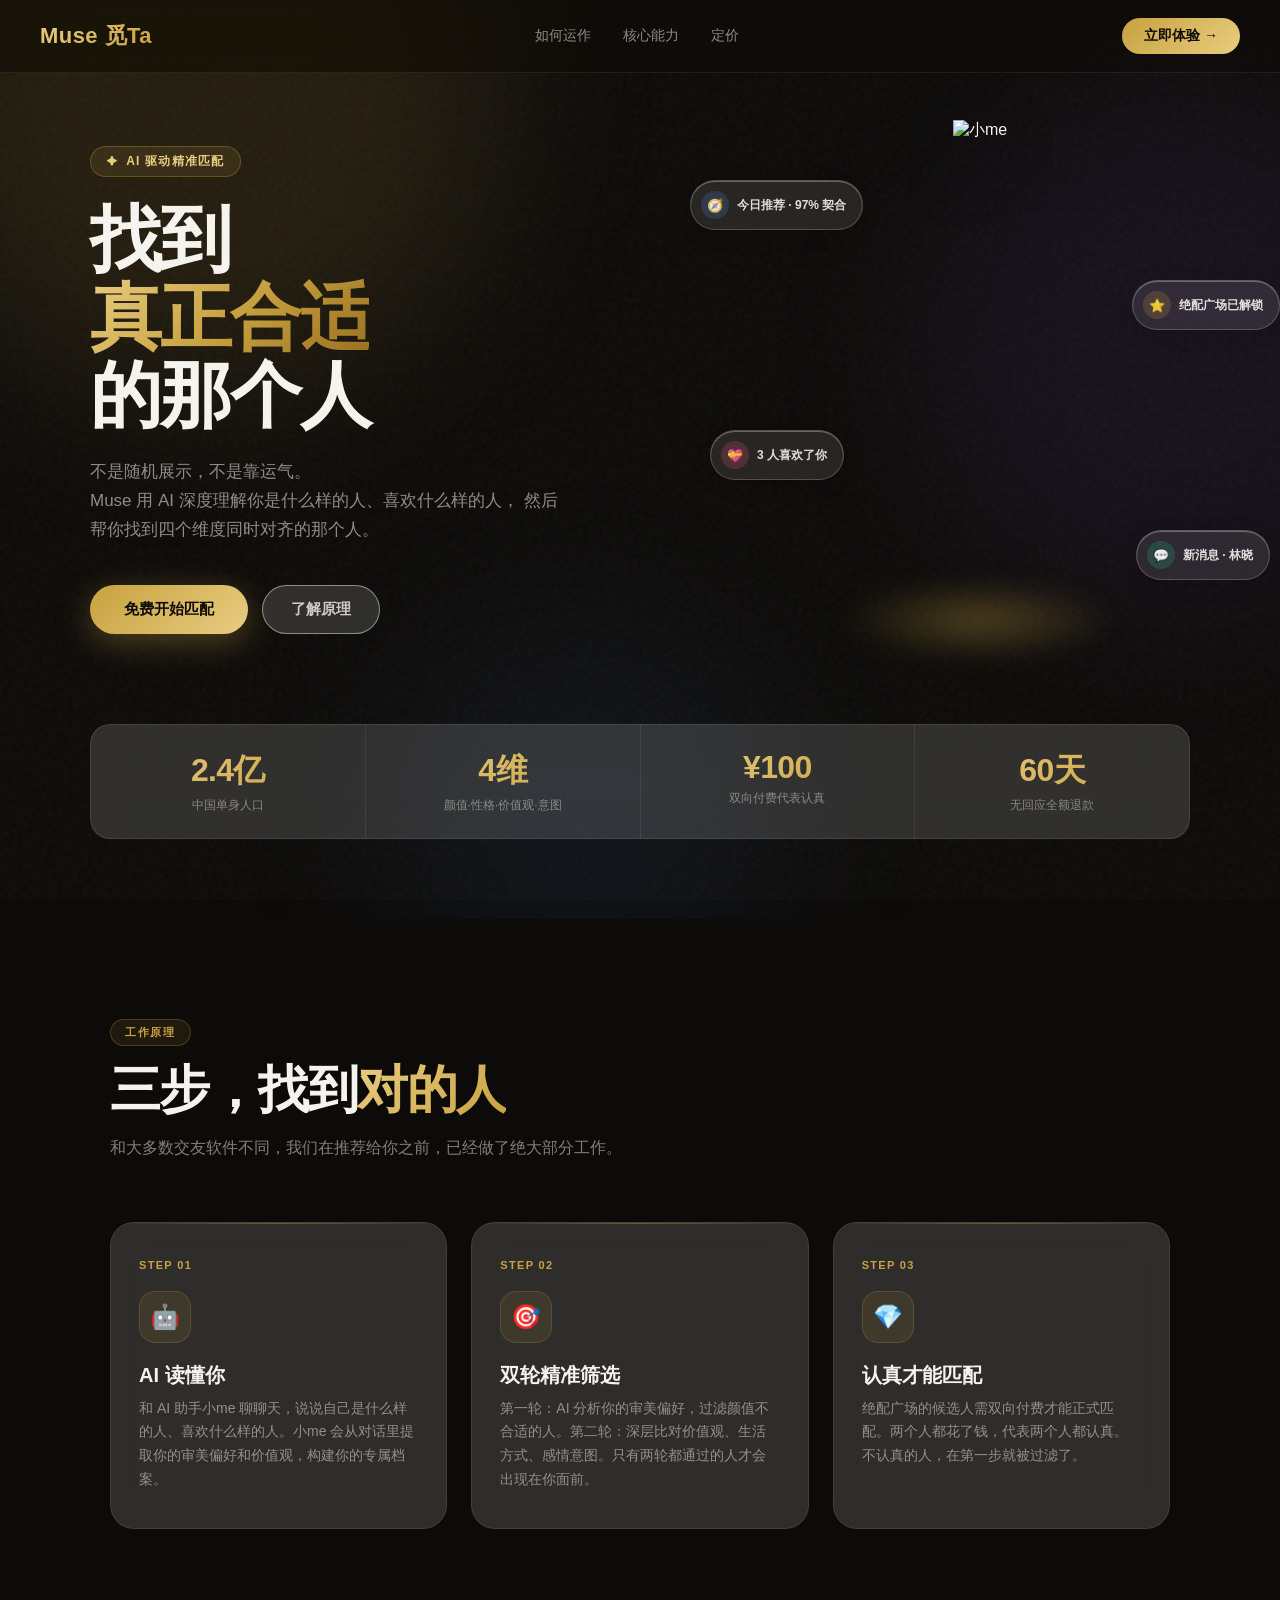
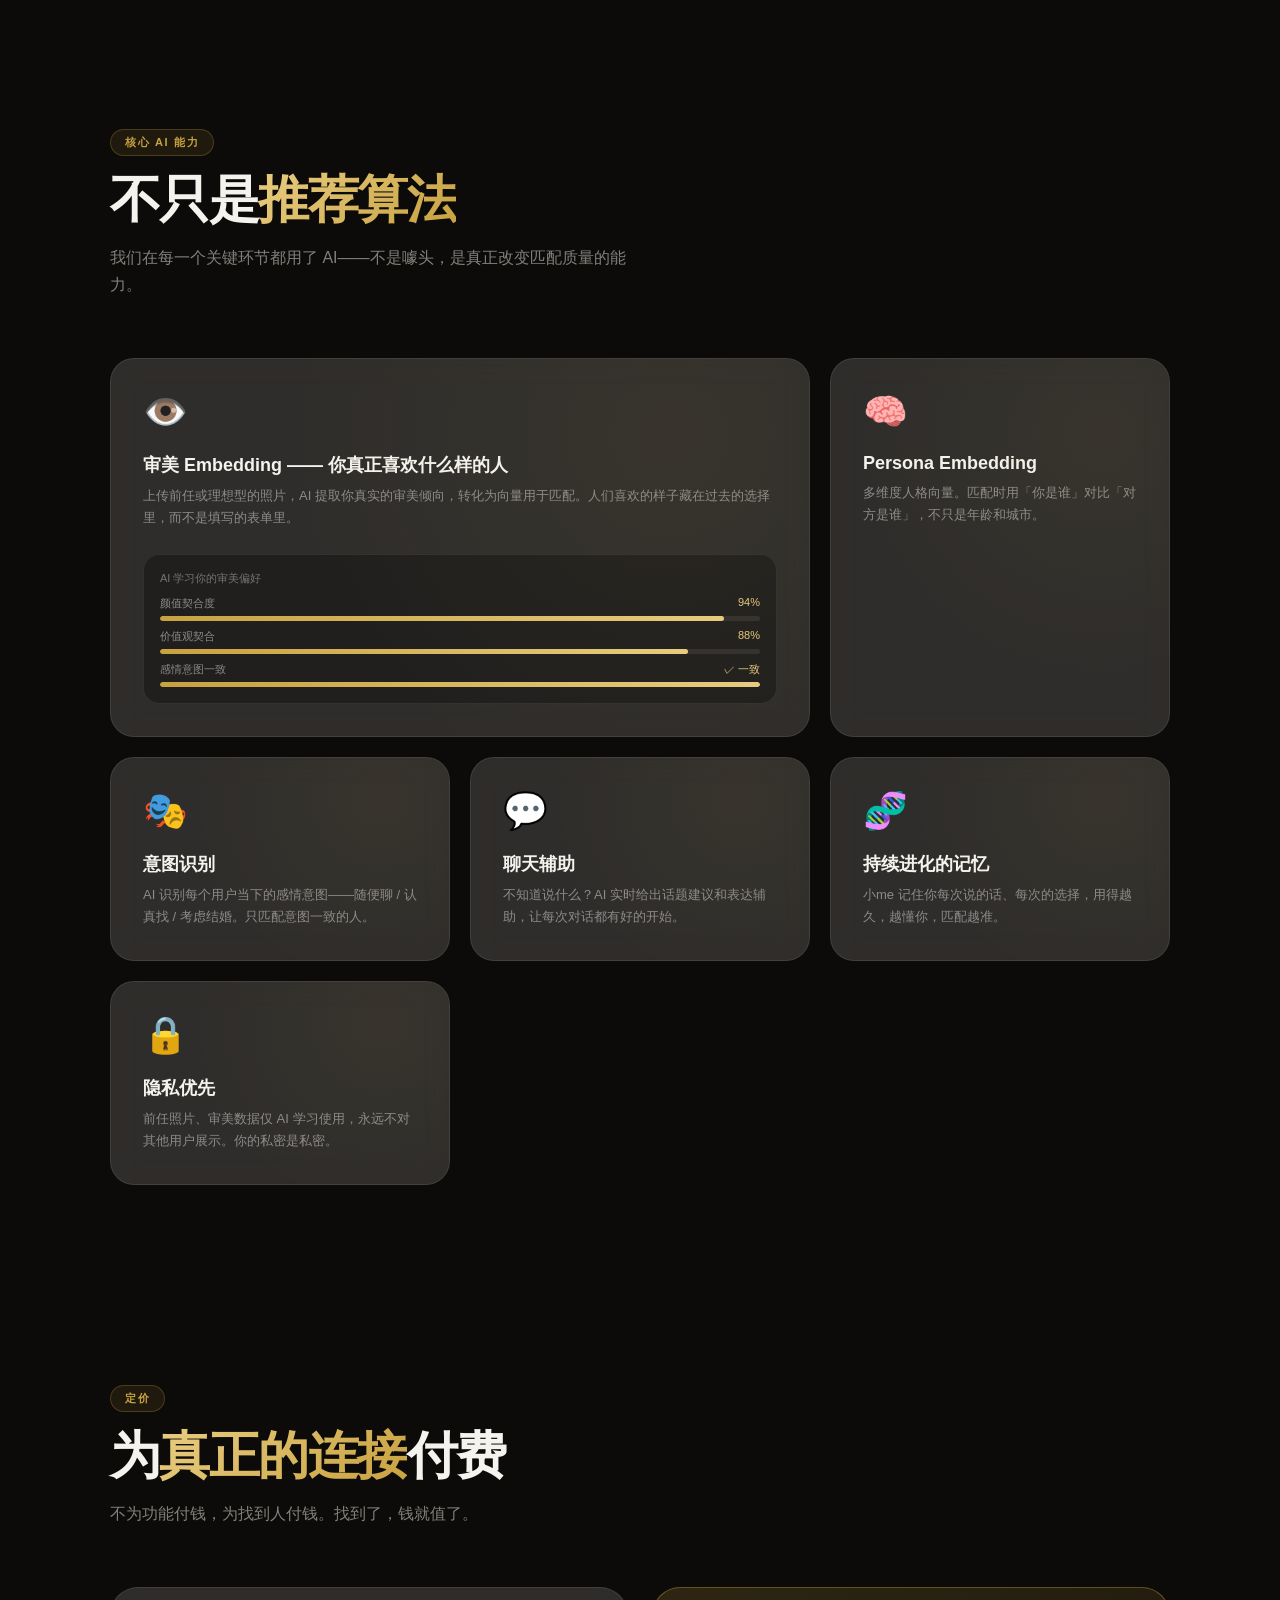
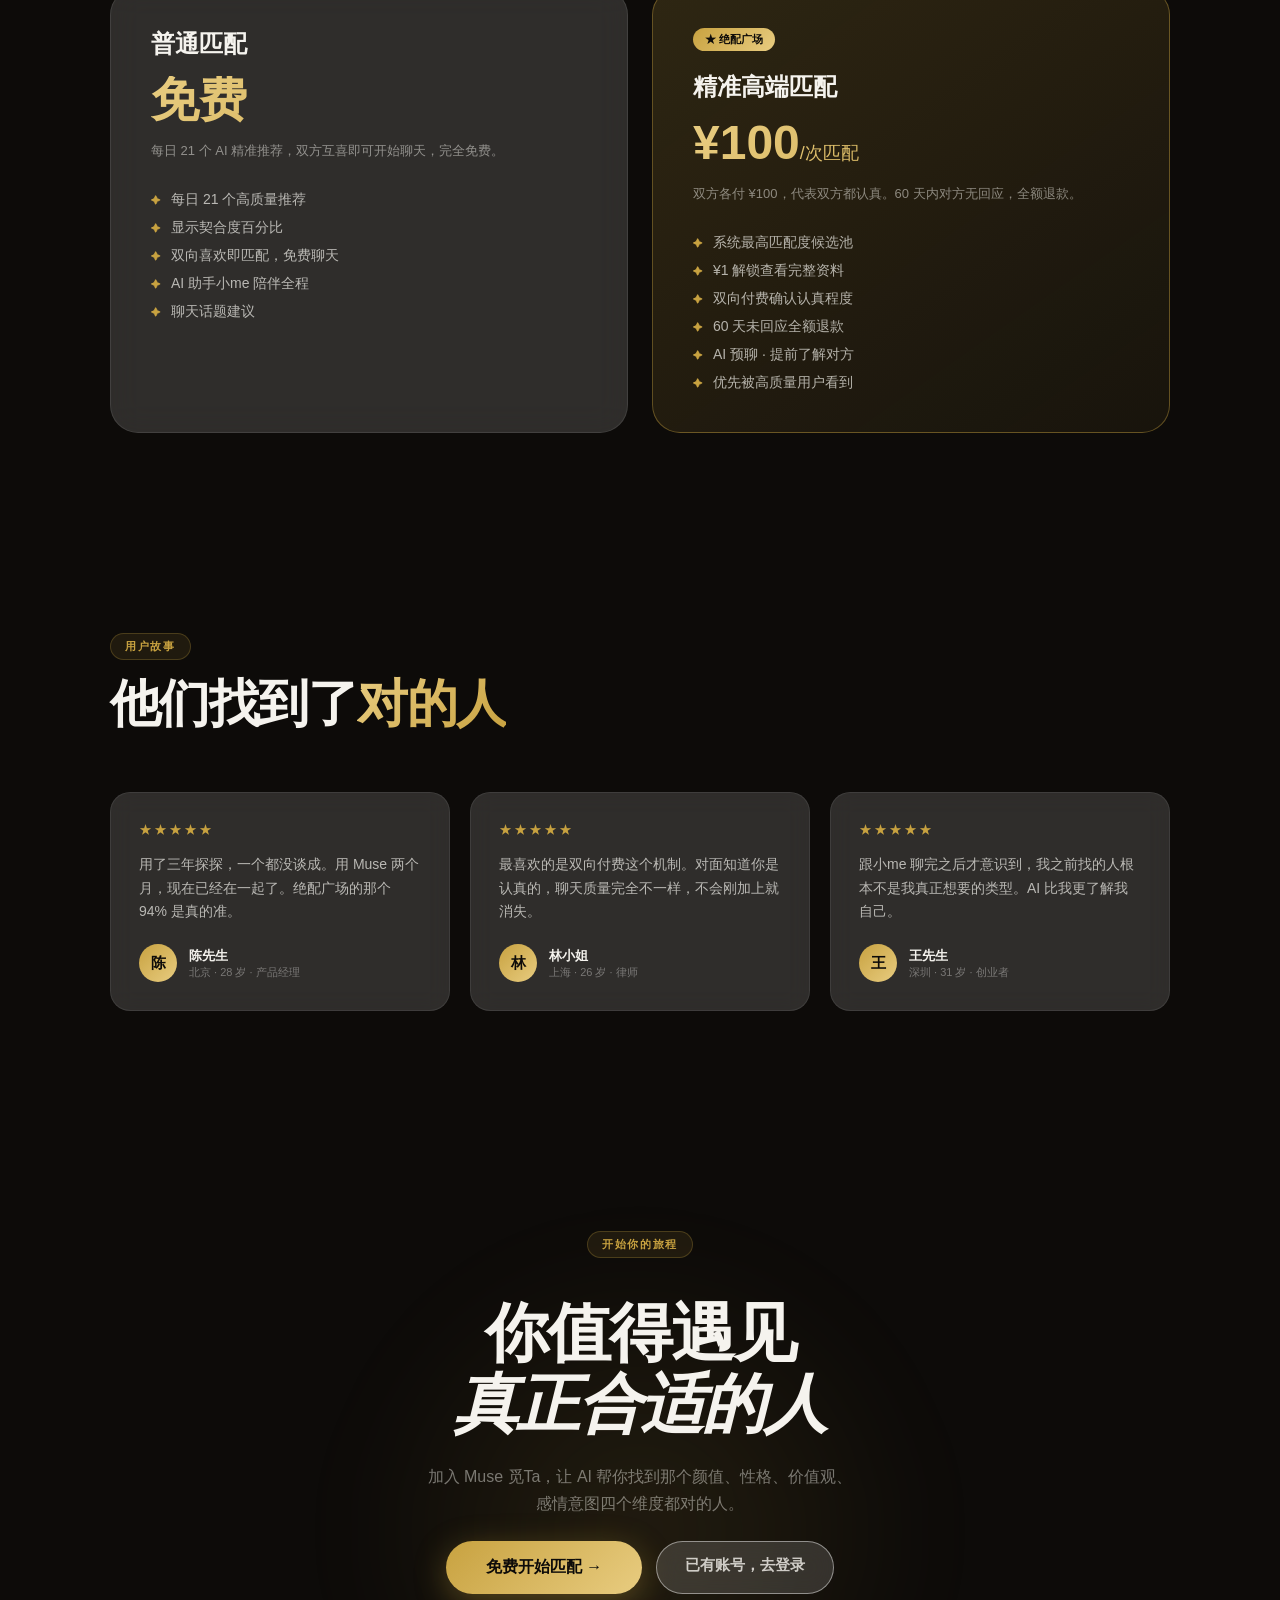
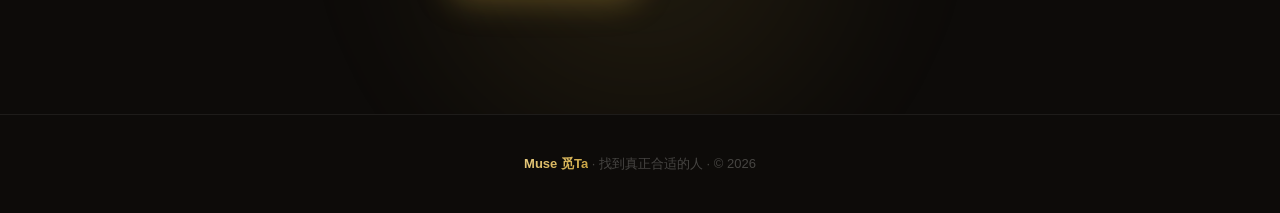
==== index.html @ 8f53bb61 "Create index.html with initial website layout Add initial HTML structure and styles for the Muse 觅Ta" ====
<!DOCTYPE html>
<html lang="zh-CN">
<head>
  <meta charset="UTF-8" />
  <meta name="viewport" content="width=device-width, initial-scale=1.0" />
  <title>Muse 觅Ta — 找到真正合适的人</title>
  <style>
    *, *::before, *::after { box-sizing: border-box; margin: 0; padding: 0; }

    :root {
      --gold:    #C8A240;
      --gold-lt: #E8CC80;
      --gold-dk: #9A7020;
      --ink:     #1C1A18;
      --glass:   rgba(255,255,255,0.14);
      --glass-b: rgba(255,255,255,0.45);
    }

    html { scroll-behavior: smooth; }

    body {
      font-family: -apple-system, "PingFang SC", "Helvetica Neue", sans-serif;
      background: #0D0B09;
      color: #F5F3EE;
      overflow-x: hidden;
    }

    /* ── Noise texture overlay ── */
    body::before {
      content: '';
      position: fixed; inset: 0; z-index: 0;
      background-image: url("data:image/svg+xml,%3Csvg viewBox='0 0 200 200' xmlns='http://www.w3.org/2000/svg'%3E%3Cfilter id='n'%3E%3CfeTurbulence type='fractalNoise' baseFrequency='0.9' numOctaves='4' stitchTiles='stitch'/%3E%3C/filter%3E%3Crect width='100%25' height='100%25' filter='url(%23n)' opacity='0.04'/%3E%3C/svg%3E");
      pointer-events: none;
    }

    /* ─────────────────── NAV ─────────────────── */
    nav {
      position: fixed; top: 0; left: 0; right: 0; z-index: 100;
      display: flex; align-items: center; justify-content: space-between;
      padding: 18px 40px;
      background: rgba(13,11,9,0.55);
      backdrop-filter: blur(24px) saturate(160%);
      border-bottom: 1px solid rgba(200,162,64,0.12);
    }
    .nav-logo {
      font-size: 22px; font-weight: 800; letter-spacing: 0.02em;
      background: linear-gradient(135deg, var(--gold-lt), var(--gold));
      -webkit-background-clip: text; -webkit-text-fill-color: transparent;
    }
    .nav-links { display: flex; gap: 32px; }
    .nav-links a {
      color: rgba(245,243,238,0.55); font-size: 14px; font-weight: 500;
      text-decoration: none; transition: color .2s;
    }
    .nav-links a:hover { color: var(--gold-lt); }
    .nav-cta {
      padding: 9px 22px; border-radius: 50px; font-size: 14px; font-weight: 700;
      background: linear-gradient(135deg, var(--gold), var(--gold-lt));
      color: #0D0B09; cursor: pointer; border: none; text-decoration: none;
      transition: opacity .2s;
    }
    .nav-cta:hover { opacity: .85; }

    /* ─────────────────── HERO ─────────────────── */
    .hero {
      position: relative; min-height: 100vh;
      display: flex; flex-direction: column; align-items: center; justify-content: center;
      padding: 120px 24px 80px;
      overflow: hidden;
    }

    /* Background gradient orbs */
    .orb {
      position: absolute; border-radius: 50%;
      filter: blur(80px); pointer-events: none; animation: drift 12s ease-in-out infinite;
    }
    .orb-1 { width: 600px; height: 600px; top: -200px; left: -100px; background: rgba(200,162,64,0.12); animation-delay: 0s; }
    .orb-2 { width: 500px; height: 500px; top: 100px; right: -150px; background: rgba(120,80,200,0.10); animation-delay: -4s; }
    .orb-3 { width: 400px; height: 400px; bottom: -100px; left: 30%; background: rgba(60,120,200,0.08); animation-delay: -8s; }

    @keyframes drift {
      0%,100% { transform: translate(0,0) scale(1); }
      33%      { transform: translate(30px,-20px) scale(1.05); }
      66%      { transform: translate(-20px,30px) scale(0.97); }
    }

    /* Hero grid */
    .hero-inner {
      position: relative; z-index: 1;
      display: grid; grid-template-columns: 1fr 420px; gap: 60px;
      align-items: center; max-width: 1100px; width: 100%;
    }

    .hero-tag {
      display: inline-flex; align-items: center; gap: 8px;
      padding: 6px 16px; border-radius: 50px; margin-bottom: 24px;
      background: rgba(200,162,64,0.12); border: 1px solid rgba(200,162,64,0.30);
      font-size: 12px; font-weight: 700; letter-spacing: 0.1em; color: var(--gold-lt);
      text-transform: uppercase;
    }
    .hero-tag::before { content:'✦'; font-size:10px; }

    .hero-h1 {
      font-size: clamp(42px, 6vw, 72px);
      font-weight: 900; line-height: 1.08; letter-spacing: -0.03em;
      margin-bottom: 24px;
    }
    .hero-h1 em {
      font-style: normal;
      background: linear-gradient(135deg, var(--gold-lt) 0%, var(--gold) 50%, var(--gold-dk) 100%);
      -webkit-background-clip: text; -webkit-text-fill-color: transparent;
    }

    .hero-sub {
      font-size: 17px; line-height: 1.7; color: rgba(245,243,238,0.55);
      max-width: 480px; margin-bottom: 40px;
    }

    .hero-actions { display: flex; gap: 14px; align-items: center; flex-wrap: wrap; }

    .btn-primary {
      padding: 15px 34px; border-radius: 50px; font-size: 15px; font-weight: 800;
      background: linear-gradient(135deg, var(--gold), var(--gold-lt));
      color: #0D0B09; border: none; cursor: pointer; text-decoration: none;
      box-shadow: 0 8px 32px rgba(200,162,64,0.35);
      transition: transform .2s, box-shadow .2s;
    }
    .btn-primary:hover { transform: translateY(-2px); box-shadow: 0 12px 40px rgba(200,162,64,0.45); }

    .btn-ghost {
      padding: 14px 28px; border-radius: 50px; font-size: 15px; font-weight: 600;
      background: var(--glass); border: 1px solid var(--glass-b);
      color: rgba(245,243,238,0.8); cursor: pointer; text-decoration: none;
      backdrop-filter: blur(12px);
      transition: background .2s;
    }
    .btn-ghost:hover { background: rgba(255,255,255,0.20); }

    /* Character visual */
    .hero-visual {
      position: relative; display: flex; justify-content: center;
    }
    .char-glow {
      position: absolute; bottom: 0; left: 50%; transform: translateX(-50%);
      width: 280px; height: 80px; border-radius: 50%;
      background: radial-gradient(ellipse, rgba(200,162,64,0.35) 0%, transparent 70%);
      filter: blur(12px);
      animation: pulseGlow 3s ease-in-out infinite;
    }
    @keyframes pulseGlow { 0%,100%{opacity:.6;transform:translateX(-50%) scaleX(1)} 50%{opacity:1;transform:translateX(-50%) scaleX(1.2)} }

    .char-img {
      height: 540px; width: auto; object-fit: contain; position: relative; z-index: 1;
      filter: drop-shadow(0 20px 60px rgba(120,80,220,0.25)) drop-shadow(0 0 40px rgba(200,162,64,0.15));
      animation: charFloat 5s ease-in-out infinite;
    }
    @keyframes charFloat { 0%,100%{transform:translateY(0)} 50%{transform:translateY(-14px)} }

    /* Floating bubbles around character */
    .bubble {
      position: absolute; display: flex; align-items: center; gap: 8px;
      padding: 10px 16px 10px 10px; border-radius: 50px; z-index: 2;
      background: rgba(255,255,255,0.10);
      backdrop-filter: blur(20px) saturate(160%);
      border: 1px solid rgba(255,255,255,0.20);
      box-shadow: 0 4px 20px rgba(0,0,0,0.15), inset 0 1px 0 rgba(255,255,255,0.3);
      font-size: 12px; font-weight: 600; color: rgba(245,243,238,0.9);
      white-space: nowrap;
    }
    .bubble-icon {
      width: 28px; height: 28px; border-radius: 50%;
      display: flex; align-items: center; justify-content: center; font-size: 13px;
      flex-shrink: 0;
    }
    .b1 { top: 60px; left: -80px; animation: bFloat 3.5s ease-in-out infinite; }
    .b2 { top: 160px; right: -90px; animation: bFloat 4s ease-in-out .6s infinite; }
    .b3 { bottom: 180px; left: -60px; animation: bFloat 3.8s ease-in-out 1.2s infinite; }
    .b4 { bottom: 80px; right: -80px; animation: bFloat 4.2s ease-in-out 1.8s infinite; }
    @keyframes bFloat { 0%,100%{transform:translateY(0)} 50%{transform:translateY(-8px)} }

    /* Stats strip */
    .stats-strip {
      position: relative; z-index: 1;
      display: flex; gap: 0; margin-top: 64px; max-width: 1100px; width: 100%;
      background: var(--glass); backdrop-filter: blur(20px);
      border: 1px solid rgba(255,255,255,0.10); border-radius: 20px; overflow: hidden;
    }
    .stat-item {
      flex: 1; padding: 24px 32px; text-align: center;
      border-right: 1px solid rgba(255,255,255,0.08);
    }
    .stat-item:last-child { border-right: none; }
    .stat-num {
      font-size: 32px; font-weight: 900; letter-spacing: -0.02em;
      background: linear-gradient(135deg, var(--gold-lt), var(--gold));
      -webkit-background-clip: text; -webkit-text-fill-color: transparent;
    }
    .stat-label { font-size: 12px; color: rgba(245,243,238,0.45); margin-top: 4px; }

    /* ─────────────────── SECTION COMMON ─────────────────── */
    section { position: relative; z-index: 1; padding: 100px 40px; max-width: 1140px; margin: 0 auto; }

    .section-tag {
      display: inline-block; margin-bottom: 16px;
      font-size: 11px; font-weight: 700; letter-spacing: 0.15em; text-transform: uppercase;
      color: var(--gold); background: rgba(200,162,64,0.10);
      padding: 5px 14px; border-radius: 50px; border: 1px solid rgba(200,162,64,0.25);
    }
    .section-h2 {
      font-size: clamp(32px, 4vw, 52px); font-weight: 900; line-height: 1.1;
      letter-spacing: -0.03em; margin-bottom: 16px;
    }
    .section-h2 em {
      font-style: normal;
      background: linear-gradient(135deg, var(--gold-lt), var(--gold));
      -webkit-background-clip: text; -webkit-text-fill-color: transparent;
    }
    .section-sub { font-size: 16px; color: rgba(245,243,238,0.50); line-height: 1.7; max-width: 520px; }

    /* ─────────────────── HOW IT WORKS ─────────────────── */
    .steps {
      display: grid; grid-template-columns: repeat(3, 1fr); gap: 24px; margin-top: 60px;
    }
    .step-card {
      padding: 36px 28px; border-radius: 24px;
      background: var(--glass); border: 1px solid rgba(255,255,255,0.09);
      backdrop-filter: blur(16px);
      position: relative; overflow: hidden;
      transition: transform .3s, border-color .3s;
    }
    .step-card:hover { transform: translateY(-6px); border-color: rgba(200,162,64,0.30); }
    .step-card::before {
      content: ''; position: absolute; top: 0; left: 0; right: 0; height: 1px;
      background: linear-gradient(90deg, transparent, rgba(200,162,64,0.40), transparent);
    }
    .step-num {
      font-size: 11px; font-weight: 800; letter-spacing: 0.12em; color: var(--gold);
      margin-bottom: 20px; text-transform: uppercase;
    }
    .step-icon {
      width: 52px; height: 52px; border-radius: 16px; margin-bottom: 20px;
      display: flex; align-items: center; justify-content: center; font-size: 24px;
      background: rgba(200,162,64,0.10); border: 1px solid rgba(200,162,64,0.20);
    }
    .step-h3 { font-size: 20px; font-weight: 800; margin-bottom: 10px; line-height: 1.2; }
    .step-p { font-size: 14px; color: rgba(245,243,238,0.50); line-height: 1.7; }

    /* ─────────────────── FEATURES BENTO ─────────────────── */
    .bento {
      display: grid;
      grid-template-columns: repeat(3, 1fr);
      grid-template-rows: auto auto;
      gap: 20px; margin-top: 60px;
    }
    .bento-card {
      padding: 32px; border-radius: 24px;
      background: var(--glass); border: 1px solid rgba(255,255,255,0.09);
      backdrop-filter: blur(16px); overflow: hidden; position: relative;
      transition: transform .3s, border-color .3s;
    }
    .bento-card:hover { transform: translateY(-4px); border-color: rgba(200,162,64,0.25); }
    .bento-card.wide { grid-column: span 2; }
    .bento-card.tall { grid-row: span 2; }

    .bento-card::after {
      content: ''; position: absolute; inset: 0; border-radius: 24px;
      background: radial-gradient(circle at 80% 20%, rgba(200,162,64,0.06) 0%, transparent 60%);
      pointer-events: none;
    }

    .feat-emoji { font-size: 36px; margin-bottom: 20px; display: block; }
    .feat-h3 { font-size: 18px; font-weight: 800; margin-bottom: 8px; }
    .feat-p { font-size: 13px; color: rgba(245,243,238,0.48); line-height: 1.7; }

    /* Match score demo */
    .match-demo {
      margin-top: 24px; padding: 16px; border-radius: 16px;
      background: rgba(0,0,0,0.30); border: 1px solid rgba(255,255,255,0.08);
    }
    .match-bar-wrap { margin-top: 10px; }
    .match-label { display: flex; justify-content: space-between; font-size: 11px; margin-bottom: 5px; color: rgba(245,243,238,0.50); }
    .match-bar { height: 5px; border-radius: 50px; background: rgba(255,255,255,0.08); overflow: hidden; }
    .match-fill { height: 100%; border-radius: 50px; background: linear-gradient(90deg, var(--gold), var(--gold-lt)); }

    /* ─────────────────── SQUARE / PRICING ─────────────────── */
    .pricing-wrapper {
      margin-top: 60px; display: grid; grid-template-columns: 1fr 1fr; gap: 24px;
    }
    .price-card {
      padding: 40px; border-radius: 28px; position: relative; overflow: hidden;
      transition: transform .3s;
    }
    .price-card:hover { transform: translateY(-6px); }
    .price-card.basic {
      background: var(--glass); border: 1px solid rgba(255,255,255,0.09);
      backdrop-filter: blur(16px);
    }
    .price-card.premium {
      background: linear-gradient(145deg, rgba(200,162,64,0.18), rgba(200,162,64,0.06));
      border: 1px solid rgba(200,162,64,0.40);
    }
    .price-card.premium::before {
      content: ''; position: absolute; top: 0; inset-x: 0; height: 1px;
      background: linear-gradient(90deg, transparent, rgba(200,162,64,0.80), transparent);
    }
    .price-badge {
      display: inline-block; padding: 4px 12px; border-radius: 50px; font-size: 11px; font-weight: 700;
      background: linear-gradient(135deg, var(--gold), var(--gold-lt)); color: #0D0B09; margin-bottom: 20px;
    }
    .price-title { font-size: 24px; font-weight: 900; margin-bottom: 8px; }
    .price-amount {
      font-size: 48px; font-weight: 900; line-height: 1; margin: 16px 0;
      background: linear-gradient(135deg, var(--gold-lt), var(--gold));
      -webkit-background-clip: text; -webkit-text-fill-color: transparent;
    }
    .price-amount span { font-size: 18px; font-weight: 500; }
    .price-desc { font-size: 13px; color: rgba(245,243,238,0.50); line-height: 1.7; margin-bottom: 28px; }
    .price-features { list-style: none; display: flex; flex-direction: column; gap: 10px; }
    .price-features li { display: flex; gap: 10px; font-size: 14px; color: rgba(245,243,238,0.70); align-items: flex-start; }
    .price-features li::before { content: '✦'; color: var(--gold); font-size: 10px; margin-top: 4px; flex-shrink: 0; }

    /* ─────────────────── TESTIMONIALS ─────────────────── */
    .testimonials {
      display: grid; grid-template-columns: repeat(3,1fr); gap: 20px; margin-top: 60px;
    }
    .testi-card {
      padding: 28px; border-radius: 20px;
      background: var(--glass); border: 1px solid rgba(255,255,255,0.08);
      backdrop-filter: blur(12px);
    }
    .testi-stars { color: var(--gold); font-size: 13px; letter-spacing: 2px; margin-bottom: 14px; }
    .testi-text { font-size: 14px; line-height: 1.7; color: rgba(245,243,238,0.70); margin-bottom: 20px; }
    .testi-user { display: flex; align-items: center; gap: 12px; }
    .testi-avatar {
      width: 38px; height: 38px; border-radius: 50%; display: flex; align-items: center; justify-content: center;
      font-weight: 800; font-size: 15px;
      background: linear-gradient(135deg, var(--gold), var(--gold-lt)); color: #0D0B09;
    }
    .testi-name { font-size: 13px; font-weight: 700; }
    .testi-meta { font-size: 11px; color: rgba(245,243,238,0.38); }

    /* ─────────────────── CTA FINAL ─────────────────── */
    .cta-section {
      padding: 120px 40px; text-align: center;
      display: flex; flex-direction: column; align-items: center; gap: 24px;
      position: relative; overflow: hidden;
    }
    .cta-glow {
      position: absolute; width: 600px; height: 600px; border-radius: 50%;
      background: radial-gradient(circle, rgba(200,162,64,0.12) 0%, transparent 70%);
      pointer-events: none; filter: blur(40px);
    }
    .cta-h2 {
      font-size: clamp(36px,5vw,64px); font-weight: 900; line-height: 1.1;
      letter-spacing: -0.03em; max-width: 700px; position: relative; z-index: 1;
    }
    .cta-sub {
      font-size: 16px; color: rgba(245,243,238,0.45); max-width: 440px;
      line-height: 1.7; position: relative; z-index: 1;
    }

    /* ─────────────────── FOOTER ─────────────────── */
    footer {
      border-top: 1px solid rgba(255,255,255,0.07);
      padding: 40px; text-align: center;
      font-size: 13px; color: rgba(245,243,238,0.25);
    }
    footer strong {
      background: linear-gradient(135deg, var(--gold-lt), var(--gold));
      -webkit-background-clip: text; -webkit-text-fill-color: transparent;
    }

    /* ─────────────────── SCROLL REVEAL ─────────────────── */
    .reveal { opacity: 0; transform: translateY(28px); transition: opacity .7s ease, transform .7s ease; }
    .reveal.visible { opacity: 1; transform: translateY(0); }

    /* ─────────────────── RESPONSIVE ─────────────────── */
    @media (max-width: 900px) {
      .hero-inner { grid-template-columns: 1fr; text-align: center; }
      .hero-visual { display: none; }
      .steps, .bento, .pricing-wrapper, .testimonials { grid-template-columns: 1fr; }
      .bento-card.wide, .bento-card.tall { grid-column: auto; grid-row: auto; }
      nav { padding: 16px 20px; }
      .nav-links { display: none; }
      section { padding: 70px 20px; }
      .stats-strip { flex-wrap: wrap; }
      .stat-item { flex: 1 1 50%; border-right: none; border-bottom: 1px solid rgba(255,255,255,0.08); }
    }
  </style>
</head>
<body>

<!-- ── NAV ── -->
<nav>
  <div class="nav-logo">Muse 觅Ta</div>
  <div class="nav-links">
    <a href="#how">如何运作</a>
    <a href="#features">核心能力</a>
    <a href="#pricing">定价</a>
  </div>
  <a href="/register" class="nav-cta">立即体验 →</a>
</nav>

<!-- ── HERO ── -->
<div class="hero">
  <div class="orb orb-1"></div>
  <div class="orb orb-2"></div>
  <div class="orb orb-3"></div>

  <div class="hero-inner reveal">
    <!-- Left: copy -->
    <div>
      <div class="hero-tag">AI 驱动精准匹配</div>
      <h1 class="hero-h1">
        找到<br/>
        <em>真正合适</em><br/>
        的那个人
      </h1>
      <p class="hero-sub">
        不是随机展示，不是靠运气。<br/>
        Muse 用 AI 深度理解你是什么样的人、喜欢什么样的人，
        然后帮你找到四个维度同时对齐的那个人。
      </p>
      <div class="hero-actions">
        <a href="/register" class="btn-primary">免费开始匹配</a>
        <a href="#how" class="btn-ghost">了解原理</a>
      </div>
    </div>

    <!-- Right: character -->
    <div class="hero-visual">
      <div class="char-glow"></div>
      <img src="/avatar-character.png" class="char-img" alt="小me" />

      <div class="bubble b1">
        <div class="bubble-icon" style="background:rgba(79,142,247,0.20)">🧭</div>
        今日推荐 · 97% 契合
      </div>
      <div class="bubble b2">
        <div class="bubble-icon" style="background:rgba(200,162,64,0.20)">⭐</div>
        绝配广场已解锁
      </div>
      <div class="bubble b3">
        <div class="bubble-icon" style="background:rgba(240,96,128,0.20)">💝</div>
        3 人喜欢了你
      </div>
      <div class="bubble b4">
        <div class="bubble-icon" style="background:rgba(45,201,138,0.20)">💬</div>
        新消息 · 林晓
      </div>
    </div>
  </div>

  <!-- Stats -->
  <div class="stats-strip reveal">
    <div class="stat-item">
      <div class="stat-num">2.4亿</div>
      <div class="stat-label">中国单身人口</div>
    </div>
    <div class="stat-item">
      <div class="stat-num">4维</div>
      <div class="stat-label">颜值·性格·价值观·意图</div>
    </div>
    <div class="stat-item">
      <div class="stat-num">¥100</div>
      <div class="stat-label">双向付费代表认真</div>
    </div>
    <div class="stat-item">
      <div class="stat-num">60天</div>
      <div class="stat-label">无回应全额退款</div>
    </div>
  </div>
</div>

<!-- ── HOW IT WORKS ── -->
<section id="how">
  <div class="reveal">
    <div class="section-tag">工作原理</div>
    <h2 class="section-h2">三步，找到<em>对的人</em></h2>
    <p class="section-sub">和大多数交友软件不同，我们在推荐给你之前，已经做了绝大部分工作。</p>
  </div>
  <div class="steps">
    <div class="step-card reveal">
      <div class="step-num">Step 01</div>
      <div class="step-icon">🤖</div>
      <h3 class="step-h3">AI 读懂你</h3>
      <p class="step-p">和 AI 助手小me 聊聊天，说说自己是什么样的人、喜欢什么样的人。小me 会从对话里提取你的审美偏好和价值观，构建你的专属档案。</p>
    </div>
    <div class="step-card reveal" style="transition-delay:.1s">
      <div class="step-num">Step 02</div>
      <div class="step-icon">🎯</div>
      <h3 class="step-h3">双轮精准筛选</h3>
      <p class="step-p">第一轮：AI 分析你的审美偏好，过滤颜值不合适的人。第二轮：深层比对价值观、生活方式、感情意图。只有两轮都通过的人才会出现在你面前。</p>
    </div>
    <div class="step-card reveal" style="transition-delay:.2s">
      <div class="step-num">Step 03</div>
      <div class="step-icon">💎</div>
      <h3 class="step-h3">认真才能匹配</h3>
      <p class="step-p">绝配广场的候选人需双向付费才能正式匹配。两个人都花了钱，代表两个人都认真。不认真的人，在第一步就被过滤了。</p>
    </div>
  </div>
</section>

<!-- ── FEATURES ── -->
<section id="features">
  <div class="reveal">
    <div class="section-tag">核心 AI 能力</div>
    <h2 class="section-h2">不只是<em>推荐算法</em></h2>
    <p class="section-sub">我们在每一个关键环节都用了 AI——不是噱头，是真正改变匹配质量的能力。</p>
  </div>
  <div class="bento">
    <div class="bento-card wide reveal">
      <span class="feat-emoji">👁️</span>
      <h3 class="feat-h3">审美 Embedding —— 你真正喜欢什么样的人</h3>
      <p class="feat-p">上传前任或理想型的照片，AI 提取你真实的审美倾向，转化为向量用于匹配。人们喜欢的样子藏在过去的选择里，而不是填写的表单里。</p>
      <div class="match-demo">
        <div style="font-size:11px;color:rgba(245,243,238,0.4);margin-bottom:10px">AI 学习你的审美偏好</div>
        <div class="match-bar-wrap">
          <div class="match-label"><span>颜值契合度</span><span style="color:var(--gold-lt)">94%</span></div>
          <div class="match-bar"><div class="match-fill" style="width:94%"></div></div>
        </div>
        <div class="match-bar-wrap" style="margin-top:8px">
          <div class="match-label"><span>价值观契合</span><span style="color:var(--gold-lt)">88%</span></div>
          <div class="match-bar"><div class="match-fill" style="width:88%"></div></div>
        </div>
        <div class="match-bar-wrap" style="margin-top:8px">
          <div class="match-label"><span>感情意图一致</span><span style="color:var(--gold-lt)">✓ 一致</span></div>
          <div class="match-bar"><div class="match-fill" style="width:100%"></div></div>
        </div>
      </div>
    </div>

    <div class="bento-card reveal" style="transition-delay:.1s">
      <span class="feat-emoji">🧠</span>
      <h3 class="feat-h3">Persona Embedding</h3>
      <p class="feat-p">多维度人格向量。匹配时用「你是谁」对比「对方是谁」，不只是年龄和城市。</p>
    </div>

    <div class="bento-card reveal" style="transition-delay:.15s">
      <span class="feat-emoji">🎭</span>
      <h3 class="feat-h3">意图识别</h3>
      <p class="feat-p">AI 识别每个用户当下的感情意图——随便聊 / 认真找 / 考虑结婚。只匹配意图一致的人。</p>
    </div>

    <div class="bento-card reveal" style="transition-delay:.2s">
      <span class="feat-emoji">💬</span>
      <h3 class="feat-h3">聊天辅助</h3>
      <p class="feat-p">不知道说什么？AI 实时给出话题建议和表达辅助，让每次对话都有好的开始。</p>
    </div>

    <div class="bento-card reveal" style="transition-delay:.25s">
      <span class="feat-emoji">🧬</span>
      <h3 class="feat-h3">持续进化的记忆</h3>
      <p class="feat-p">小me 记住你每次说的话、每次的选择，用得越久，越懂你，匹配越准。</p>
    </div>

    <div class="bento-card reveal" style="transition-delay:.3s">
      <span class="feat-emoji">🔒</span>
      <h3 class="feat-h3">隐私优先</h3>
      <p class="feat-p">前任照片、审美数据仅 AI 学习使用，永远不对其他用户展示。你的私密是私密。</p>
    </div>
  </div>
</section>

<!-- ── PRICING ── -->
<section id="pricing">
  <div class="reveal">
    <div class="section-tag">定价</div>
    <h2 class="section-h2">为<em>真正的连接</em>付费</h2>
    <p class="section-sub">不为功能付钱，为找到人付钱。找到了，钱就值了。</p>
  </div>
  <div class="pricing-wrapper">
    <div class="price-card basic reveal">
      <div class="price-title">普通匹配</div>
      <div class="price-amount">免费<span></span></div>
      <p class="price-desc">每日 21 个 AI 精准推荐，双方互喜即可开始聊天，完全免费。</p>
      <ul class="price-features">
        <li>每日 21 个高质量推荐</li>
        <li>显示契合度百分比</li>
        <li>双向喜欢即匹配，免费聊天</li>
        <li>AI 助手小me 陪伴全程</li>
        <li>聊天话题建议</li>
      </ul>
    </div>
    <div class="price-card premium reveal" style="transition-delay:.1s">
      <div class="price-badge">★ 绝配广场</div>
      <div class="price-title">精准高端匹配</div>
      <div class="price-amount">¥100<span>/次匹配</span></div>
      <p class="price-desc">双方各付 ¥100，代表双方都认真。60 天内对方无回应，全额退款。</p>
      <ul class="price-features">
        <li>系统最高匹配度候选池</li>
        <li>¥1 解锁查看完整资料</li>
        <li>双向付费确认认真程度</li>
        <li>60 天未回应全额退款</li>
        <li>AI 预聊 · 提前了解对方</li>
        <li>优先被高质量用户看到</li>
      </ul>
    </div>
  </div>
</section>

<!-- ── TESTIMONIALS ── -->
<section>
  <div class="reveal">
    <div class="section-tag">用户故事</div>
    <h2 class="section-h2">他们找到了<em>对的人</em></h2>
  </div>
  <div class="testimonials">
    <div class="testi-card reveal">
      <div class="testi-stars">★★★★★</div>
      <p class="testi-text">用了三年探探，一个都没谈成。用 Muse 两个月，现在已经在一起了。绝配广场的那个 94% 是真的准。</p>
      <div class="testi-user">
        <div class="testi-avatar">陈</div>
        <div>
          <div class="testi-name">陈先生</div>
          <div class="testi-meta">北京 · 28 岁 · 产品经理</div>
        </div>
      </div>
    </div>
    <div class="testi-card reveal" style="transition-delay:.1s">
      <div class="testi-stars">★★★★★</div>
      <p class="testi-text">最喜欢的是双向付费这个机制。对面知道你是认真的，聊天质量完全不一样，不会刚加上就消失。</p>
      <div class="testi-user">
        <div class="testi-avatar">林</div>
        <div>
          <div class="testi-name">林小姐</div>
          <div class="testi-meta">上海 · 26 岁 · 律师</div>
        </div>
      </div>
    </div>
    <div class="testi-card reveal" style="transition-delay:.2s">
      <div class="testi-stars">★★★★★</div>
      <p class="testi-text">跟小me 聊完之后才意识到，我之前找的人根本不是我真正想要的类型。AI 比我更了解我自己。</p>
      <div class="testi-user">
        <div class="testi-avatar">王</div>
        <div>
          <div class="testi-name">王先生</div>
          <div class="testi-meta">深圳 · 31 岁 · 创业者</div>
        </div>
      </div>
    </div>
  </div>
</section>

<!-- ── FINAL CTA ── -->
<div class="cta-section">
  <div class="cta-glow"></div>
  <p class="section-tag reveal">开始你的旅程</p>
  <h2 class="cta-h2 reveal">你值得遇见<br/><em>真正合适的人</em></h2>
  <p class="cta-sub reveal">加入 Muse 觅Ta，让 AI 帮你找到那个颜值、性格、价值观、感情意图四个维度都对的人。</p>
  <div style="display:flex;gap:14px;flex-wrap:wrap;justify-content:center;position:relative;z-index:1" class="reveal">
    <a href="/register" class="btn-primary" style="font-size:16px;padding:16px 40px">免费开始匹配 →</a>
    <a href="/login" class="btn-ghost">已有账号，去登录</a>
  </div>
</div>

<!-- ── FOOTER ── -->
<footer>
  <strong>Muse 觅Ta</strong> · 找到真正合适的人 · © 2026
</footer>

<!-- ── Scroll reveal JS ── -->
<script>
  const els = document.querySelectorAll('.reveal')
  const io = new IntersectionObserver(entries => {
    entries.forEach(e => { if (e.isIntersecting) { e.target.classList.add('visible'); io.unobserve(e.target) } })
  }, { threshold: 0.12 })
  els.forEach(el => io.observe(el))
</script>
</body>
</html>
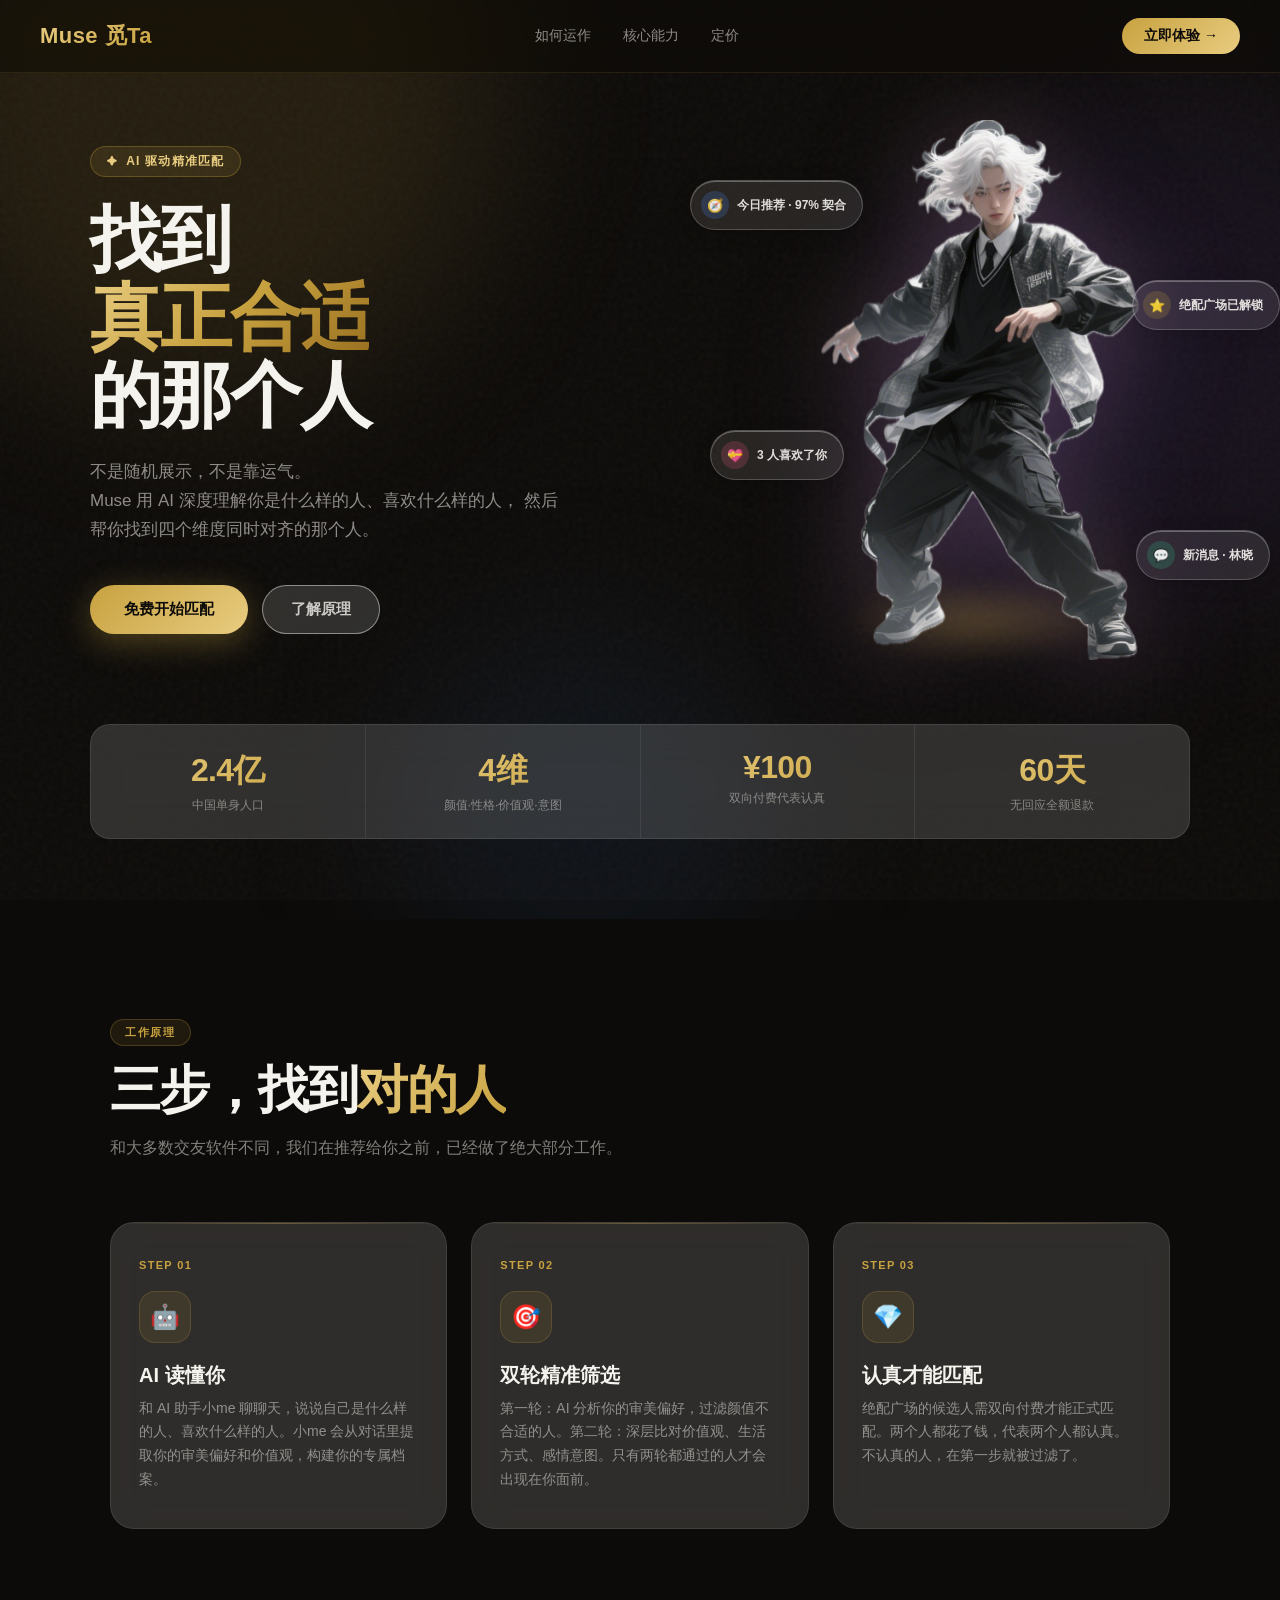
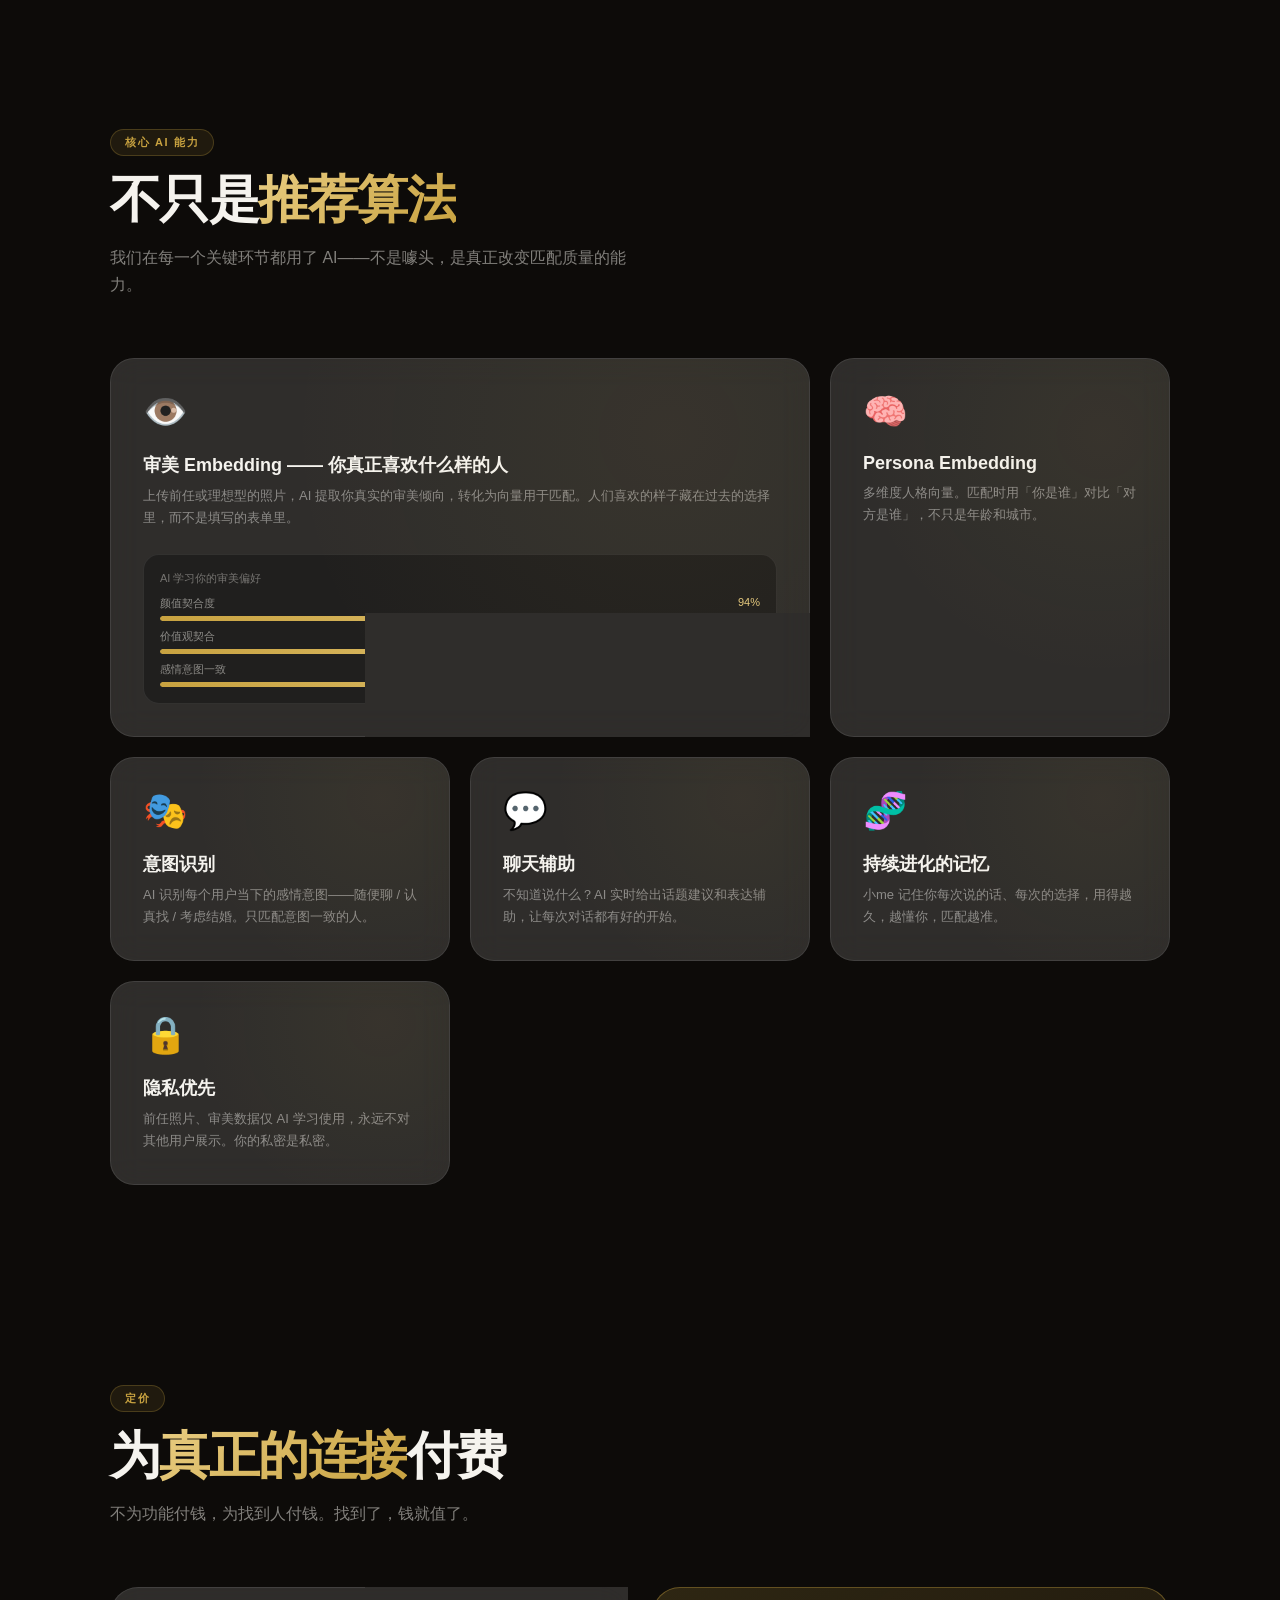
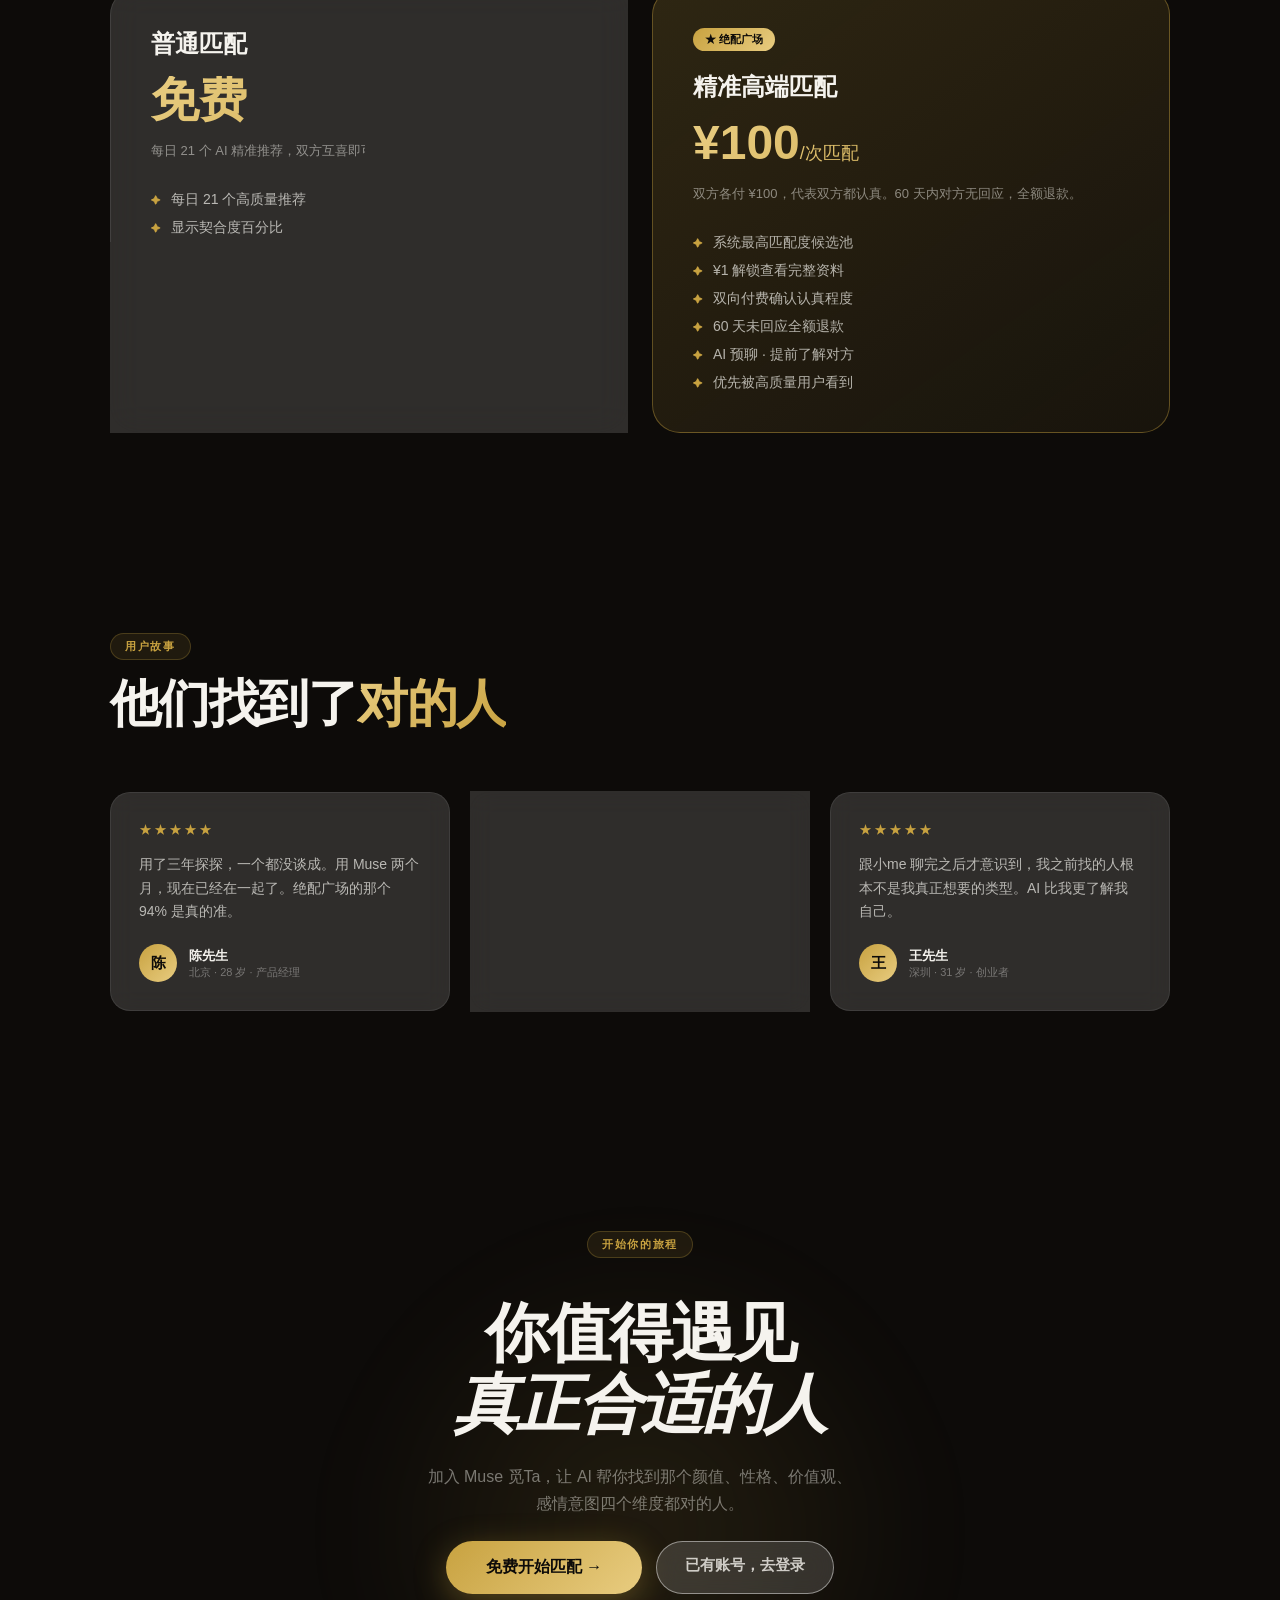
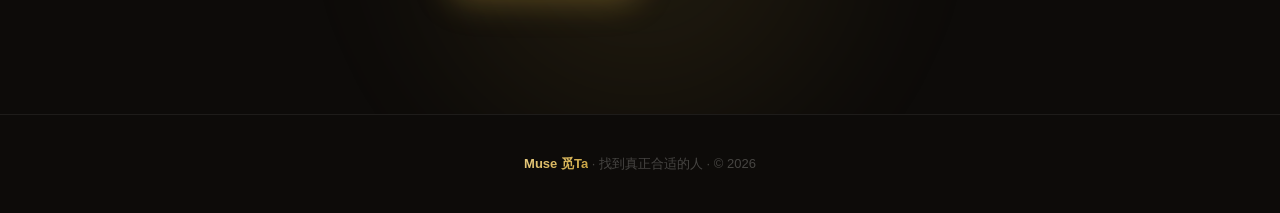
==== commit 0585857d: "Fix image source path for character avatar" ====
--- a/index.html
+++ b/index.html
@@ -430,7 +430,7 @@
     <!-- Right: character -->
     <div class="hero-visual">
       <div class="char-glow"></div>
-      <img src="/avatar-character.png" class="char-img" alt="小me" />
+      <img src="avatar-character.png" class="char-img" alt="小me" />
 
       <div class="bubble b1">
         <div class="bubble-icon" style="background:rgba(79,142,247,0.20)">🧭</div>
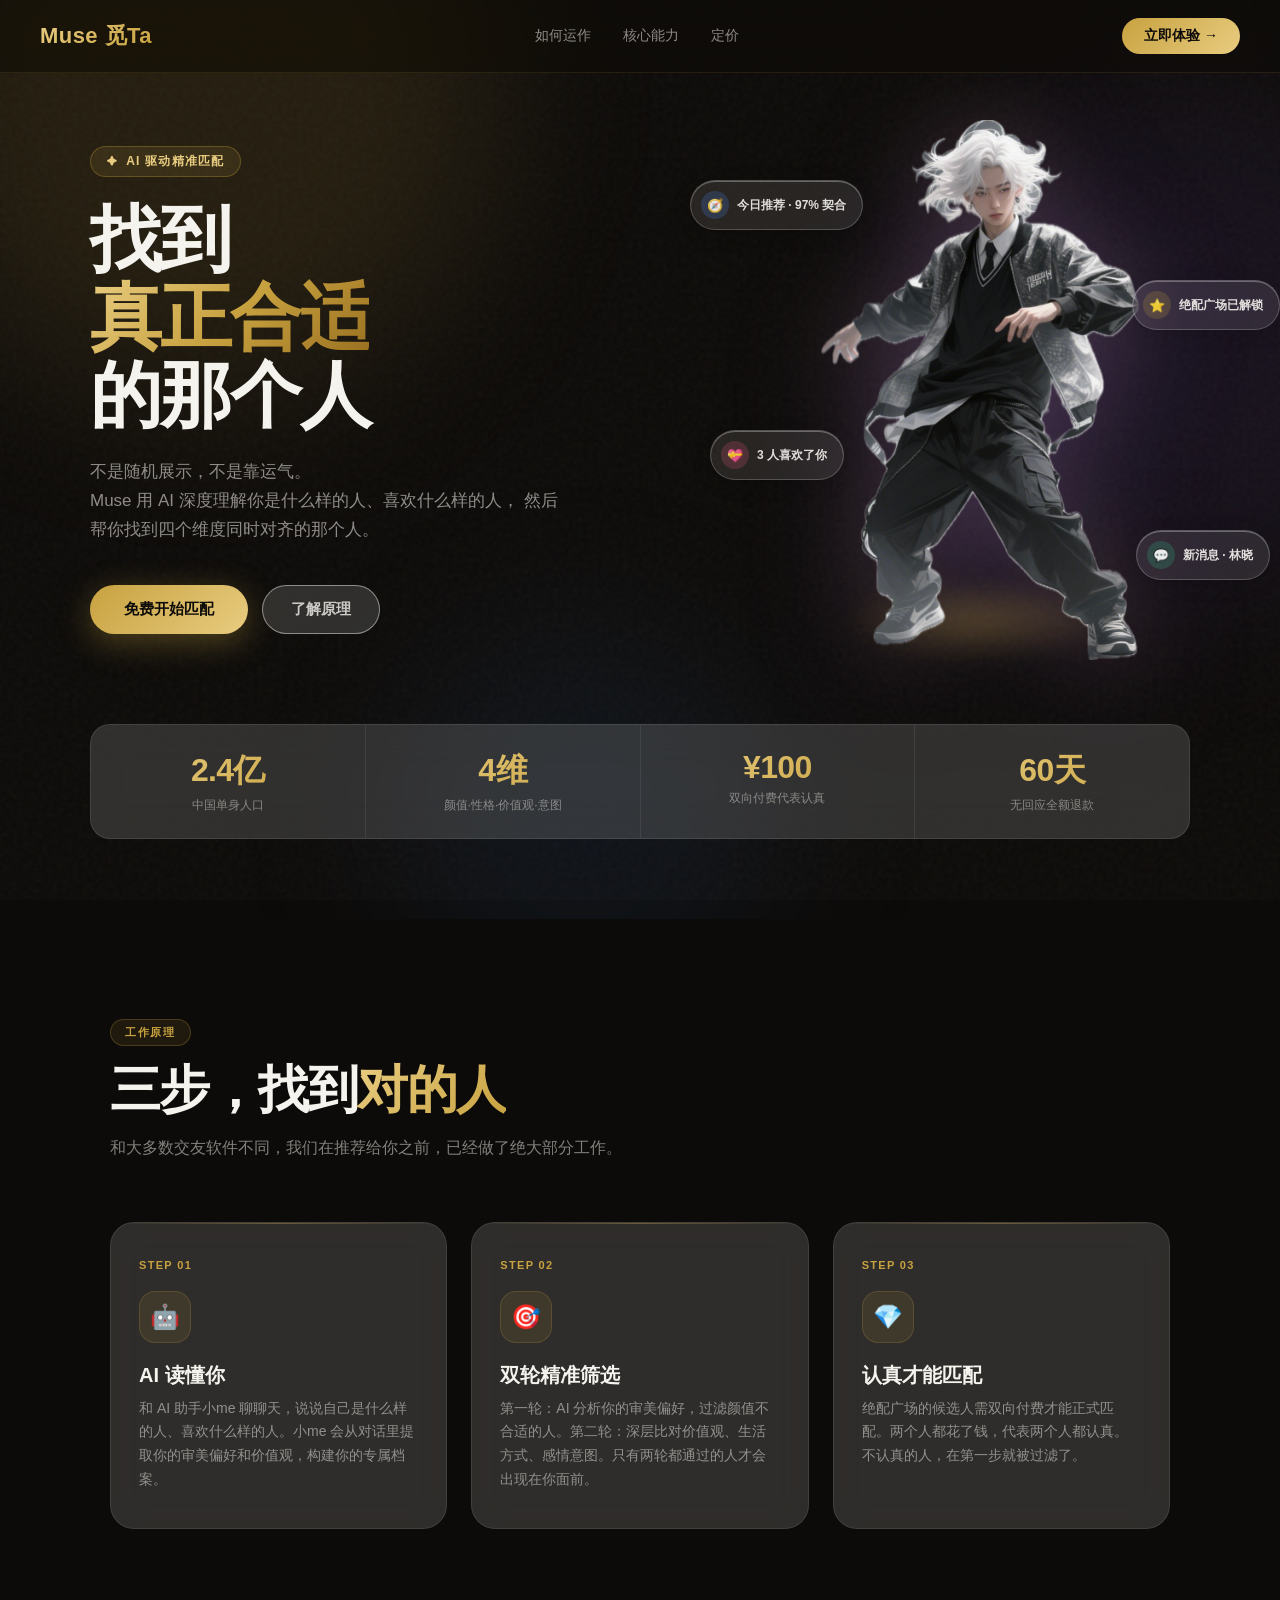
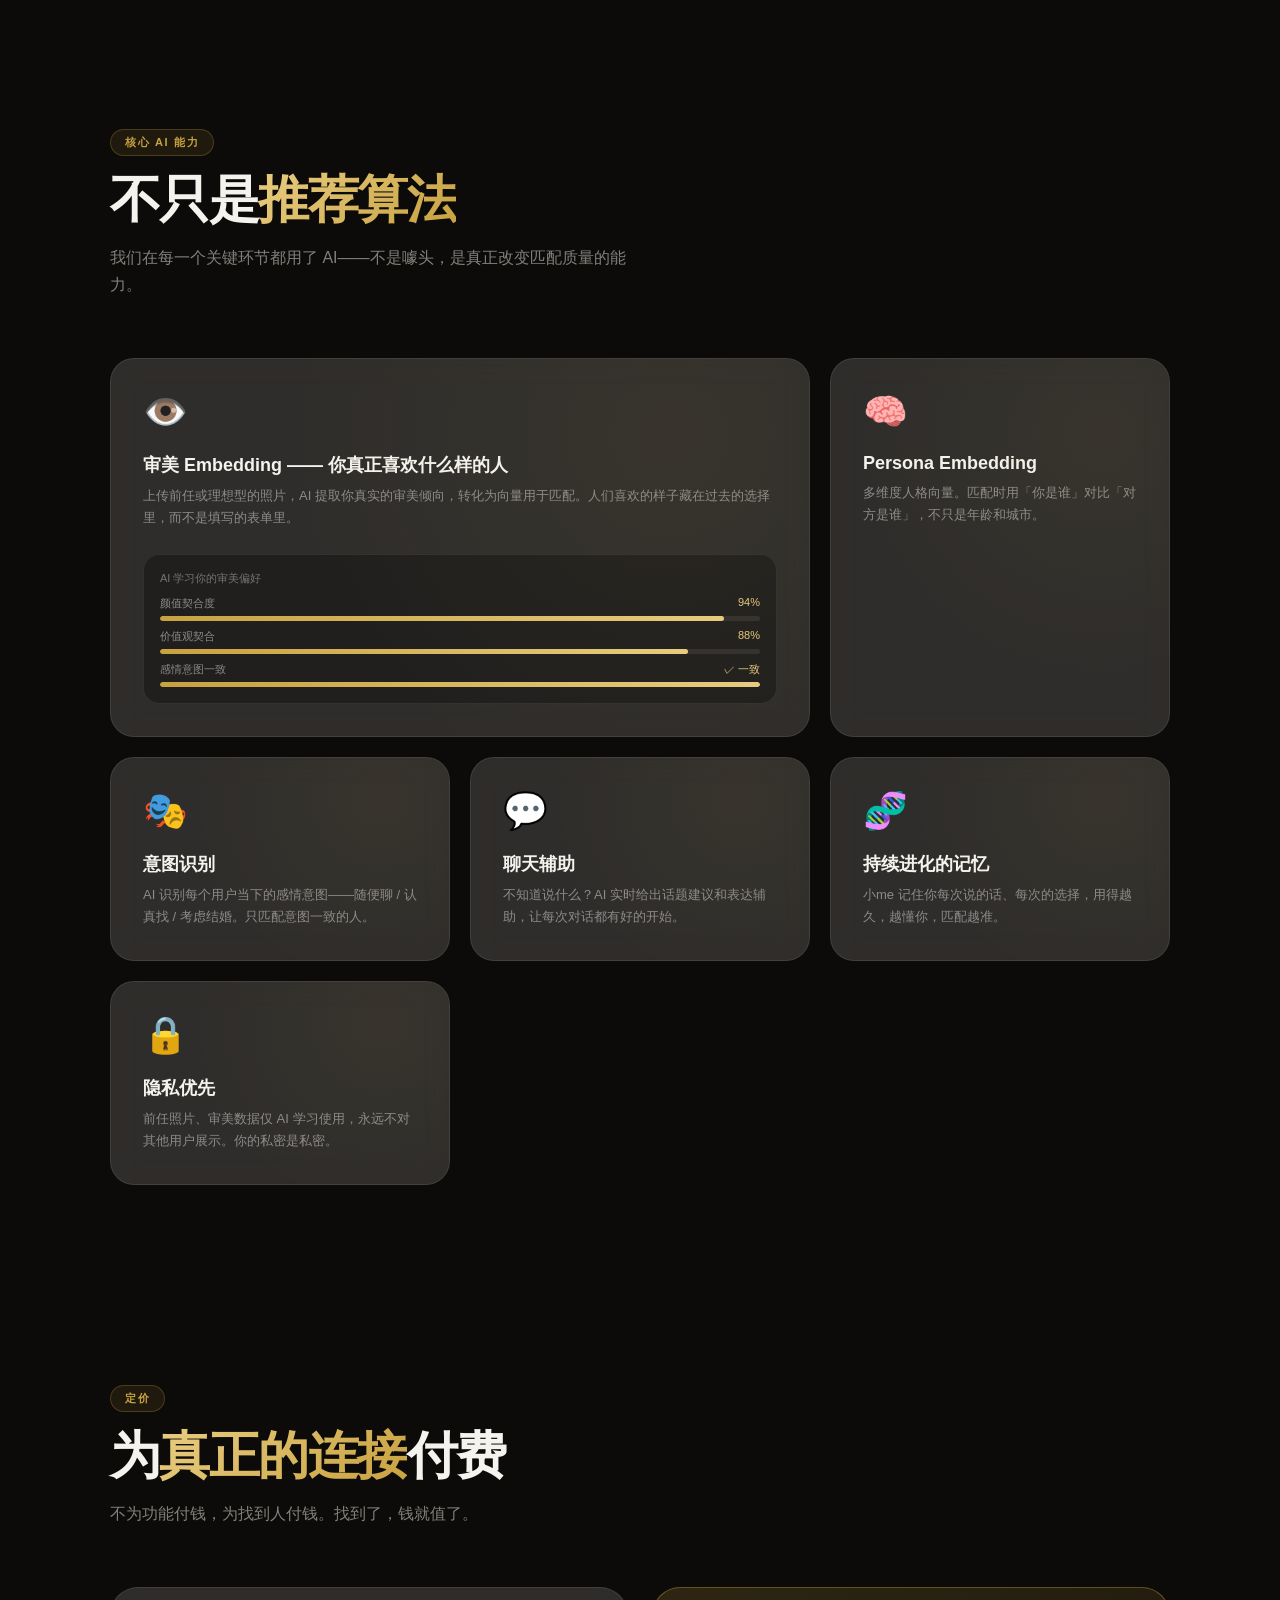
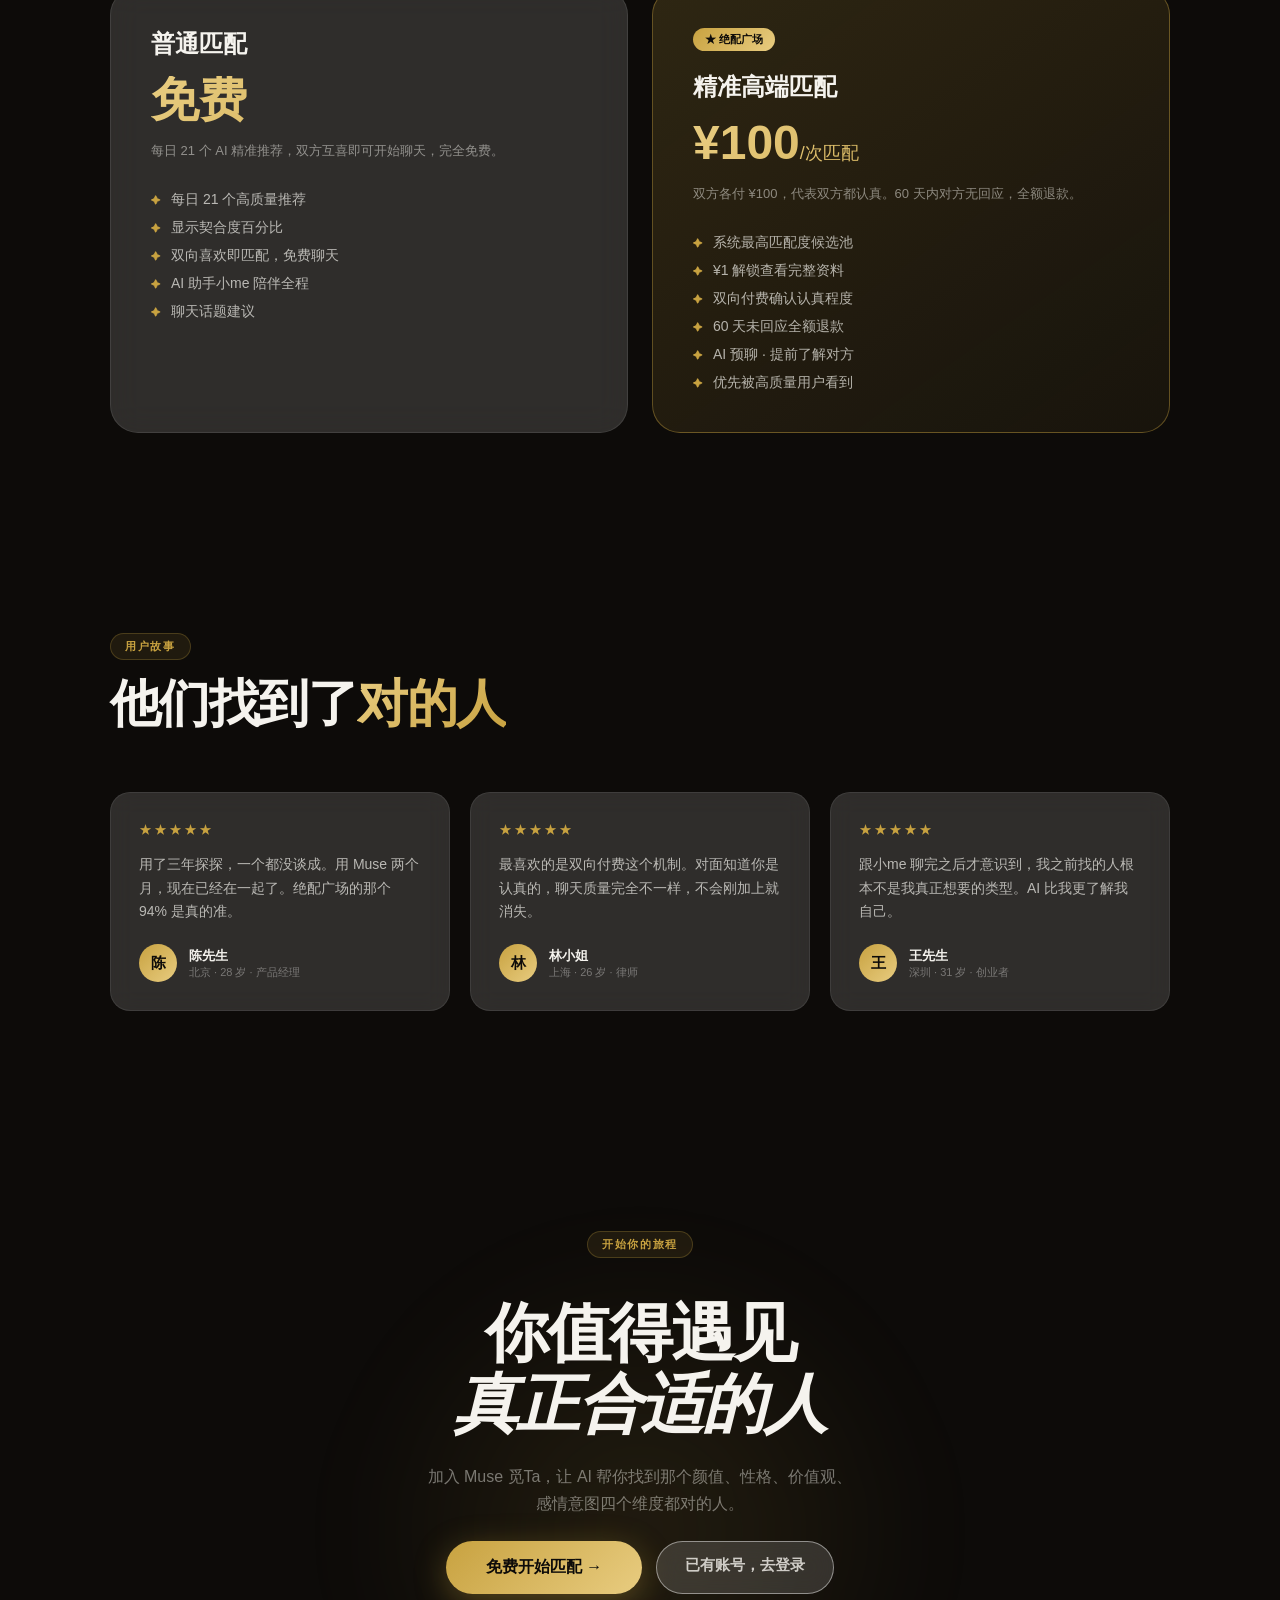
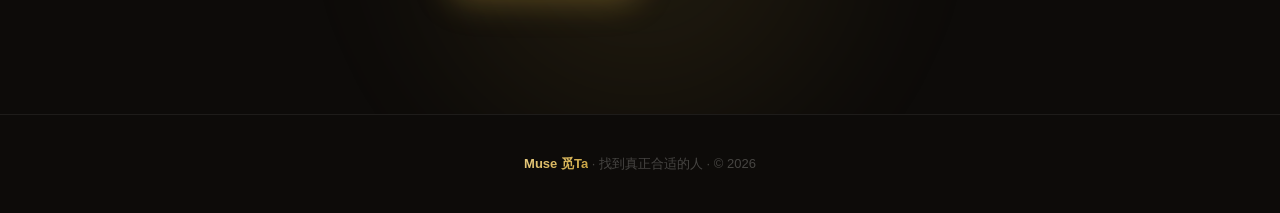
==== commit 4c203e5f: "Update image source path for character avatar" ====
--- a/index.html
+++ b/index.html
@@ -430,7 +430,7 @@
     <!-- Right: character -->
     <div class="hero-visual">
       <div class="char-glow"></div>
-      <img src="avatar-character.png" class="char-img" alt="小me" />
+      <img src="./avatar-character.png" class="char-img" alt="小me" />
 
       <div class="bubble b1">
         <div class="bubble-icon" style="background:rgba(79,142,247,0.20)">🧭</div>
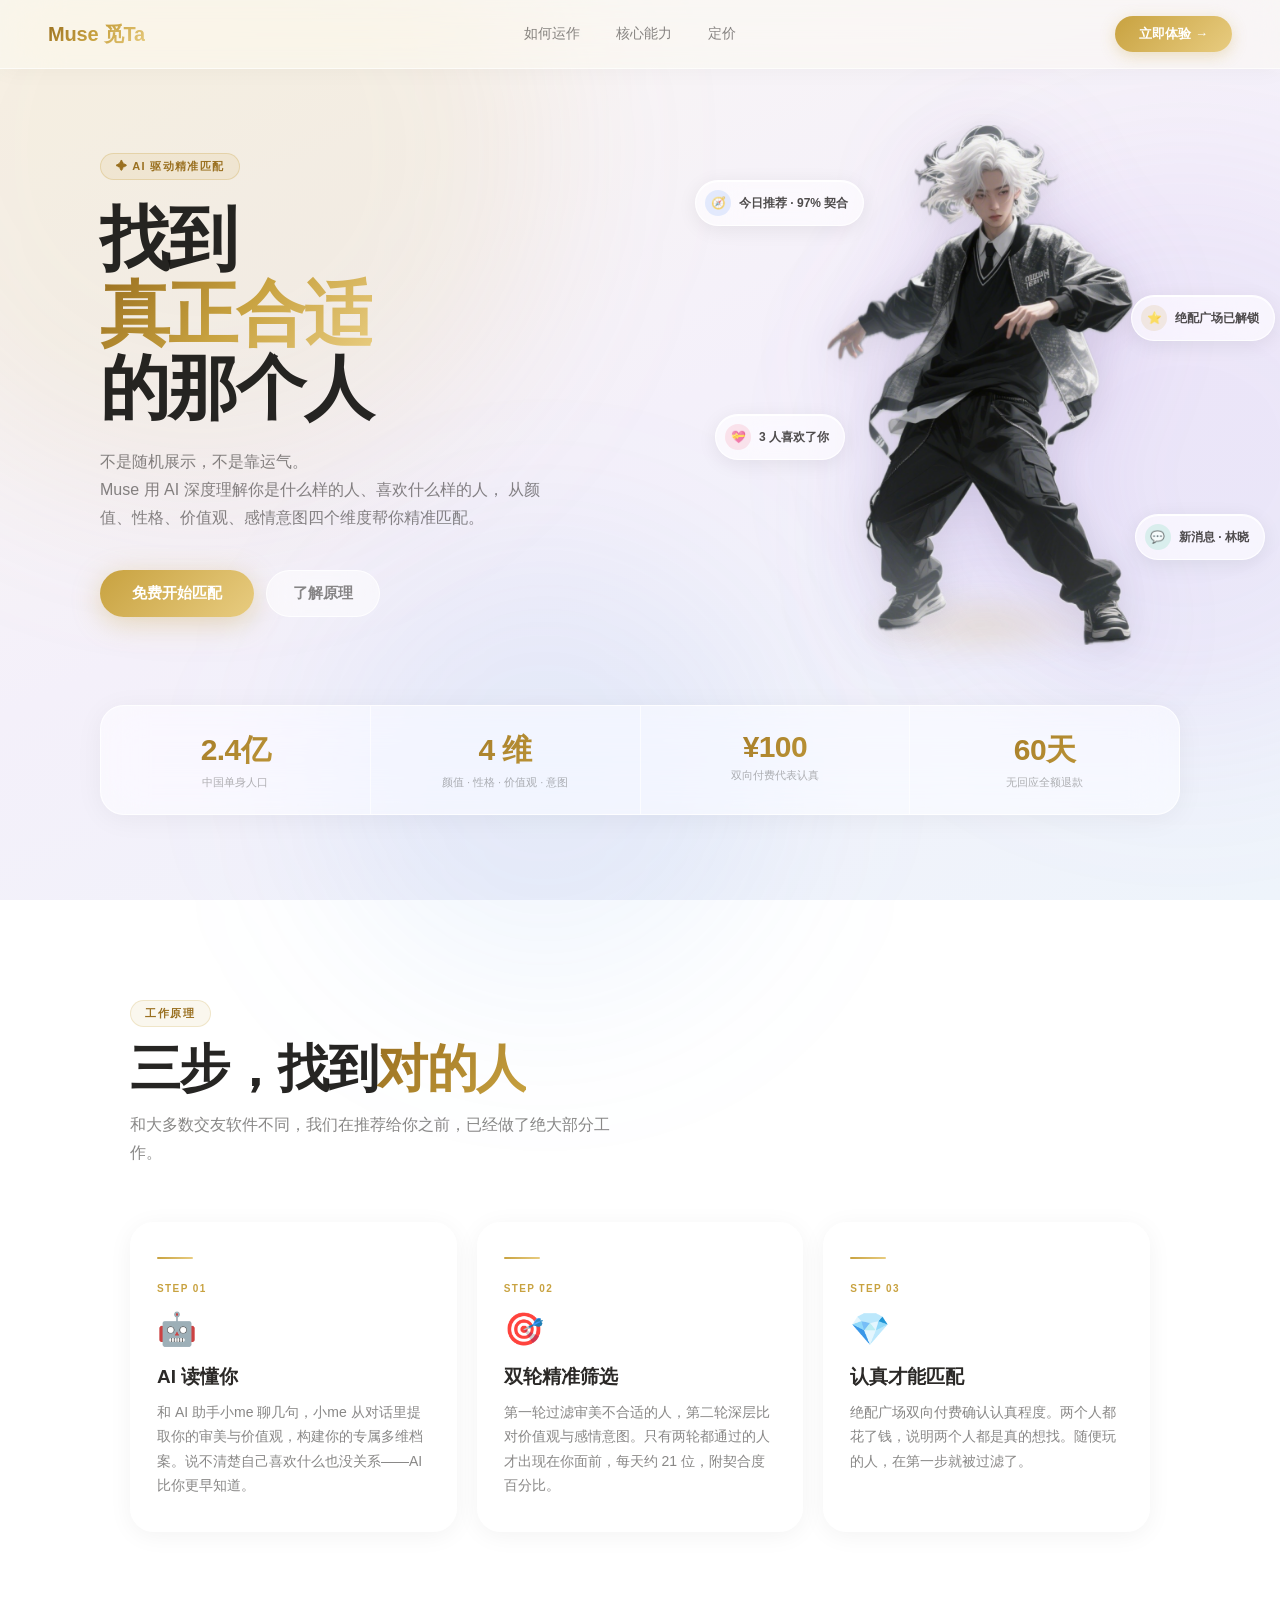
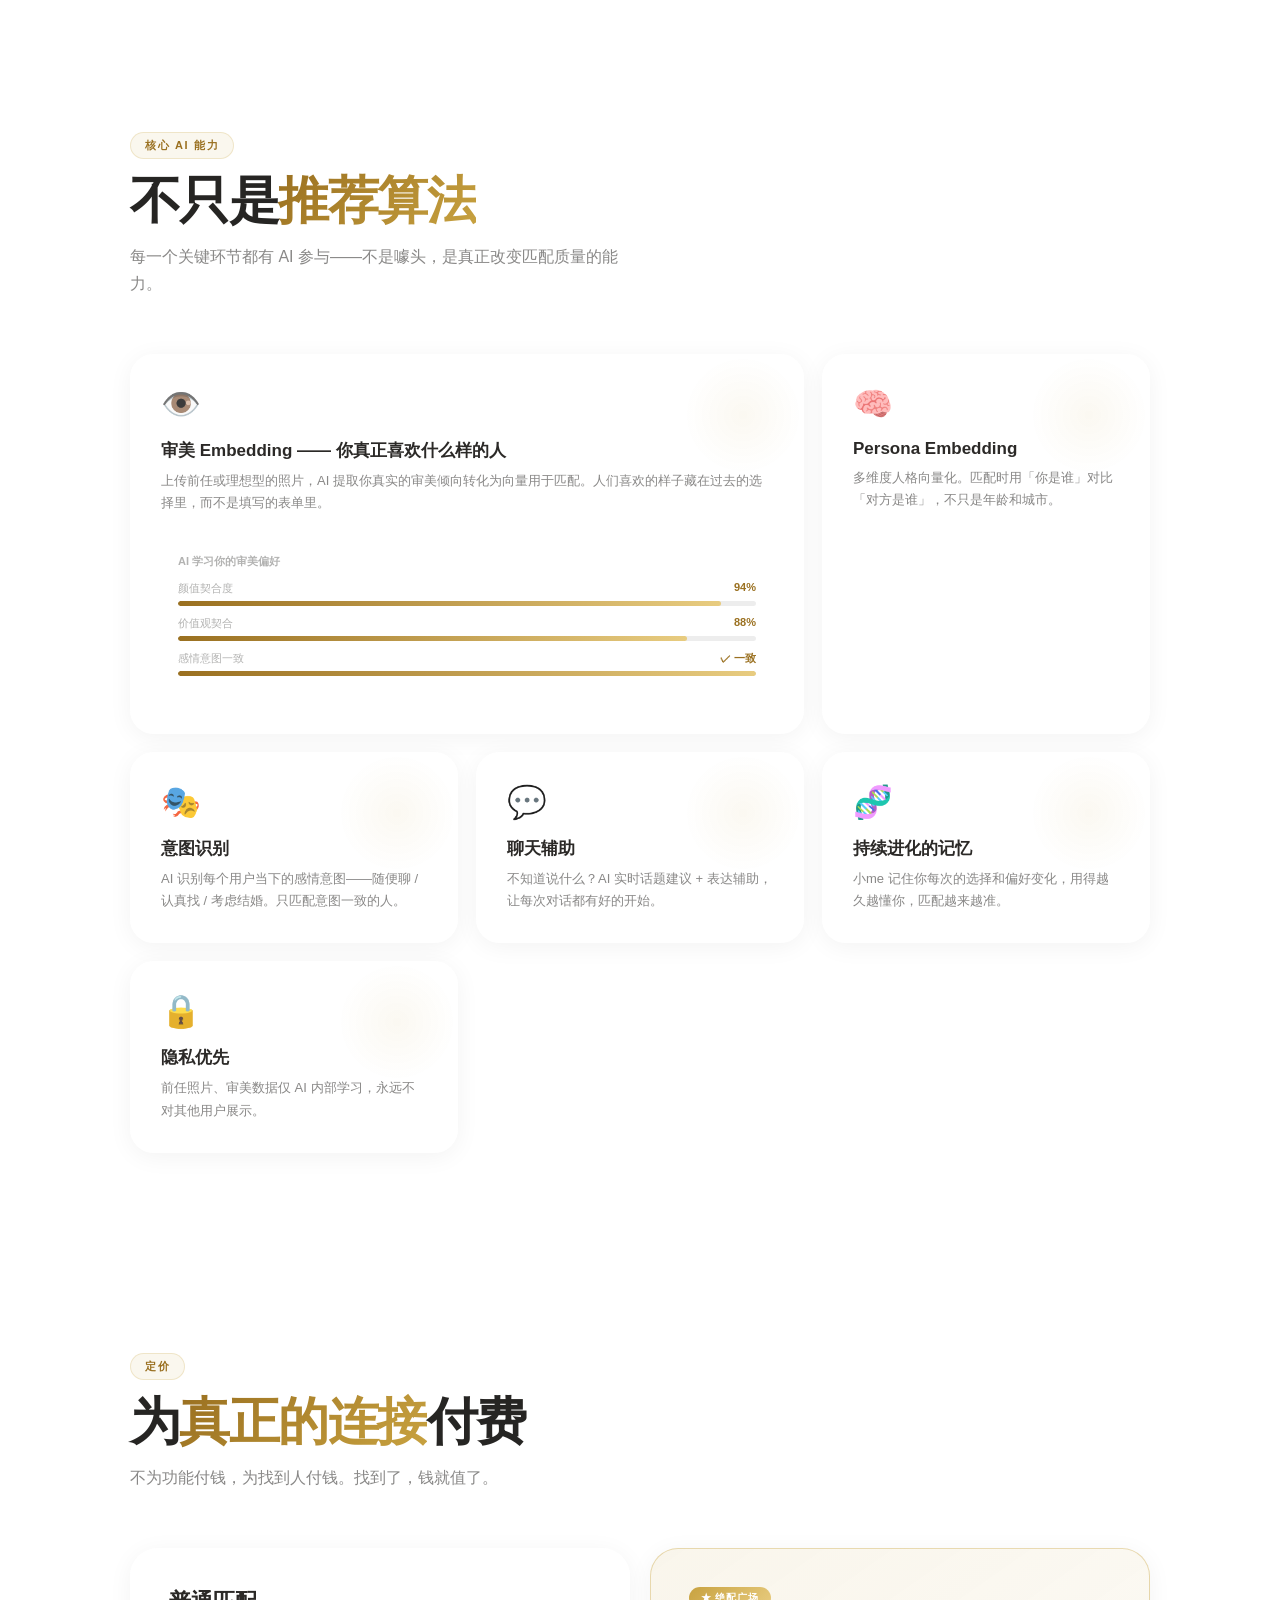
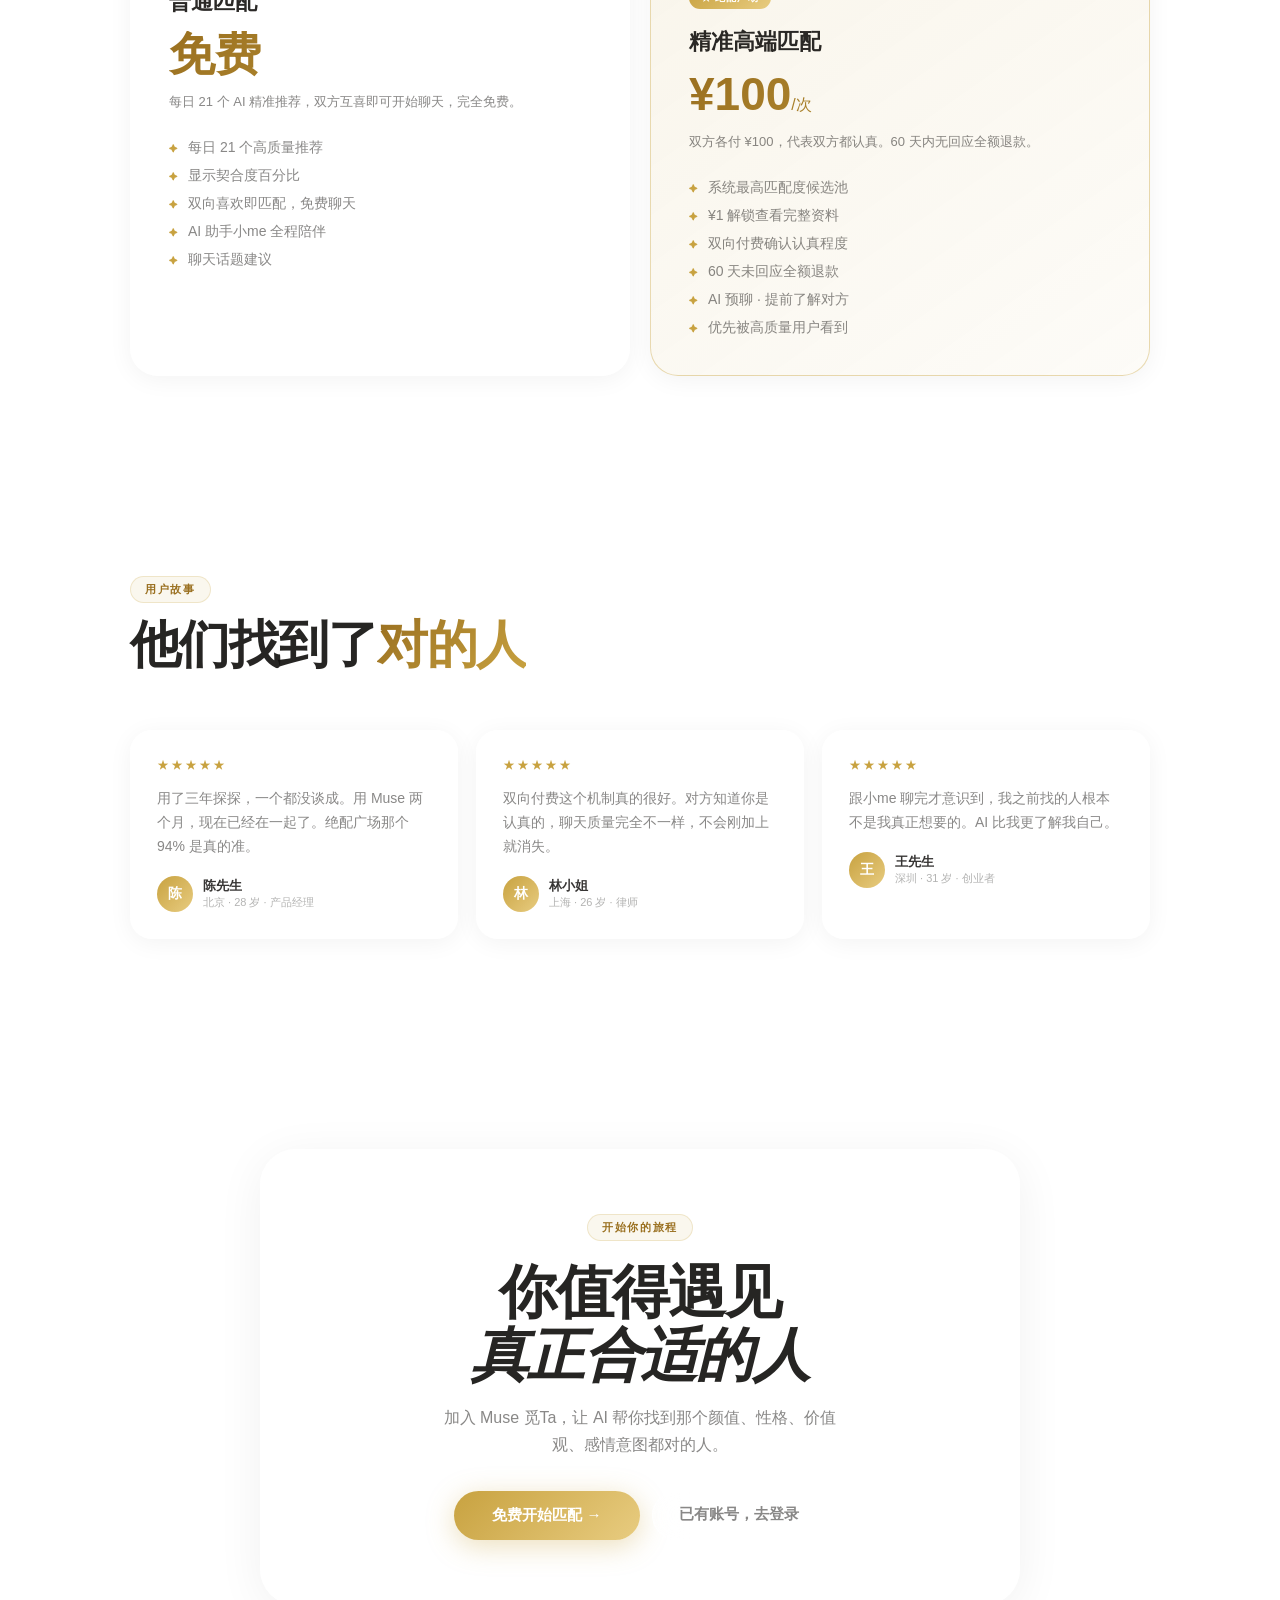
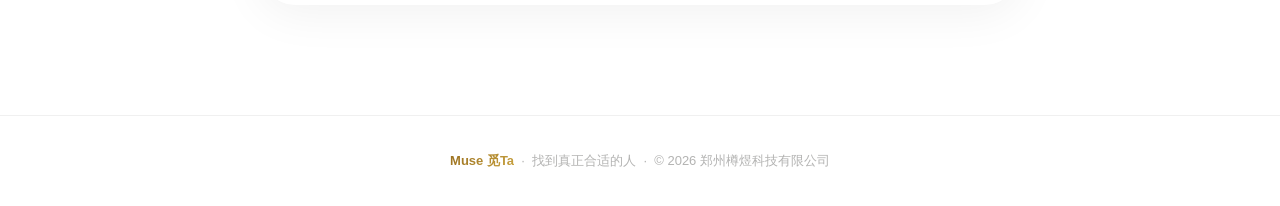
==== commit a296eb55: "Update print statement from 'Hello' to 'Goodbye'" ====
--- a/index.html
+++ b/index.html
@@ -8,387 +8,365 @@
     *, *::before, *::after { box-sizing: border-box; margin: 0; padding: 0; }
 
     :root {
-      --gold:    #C8A240;
-      --gold-lt: #E8CC80;
-      --gold-dk: #9A7020;
-      --ink:     #1C1A18;
-      --glass:   rgba(255,255,255,0.14);
-      --glass-b: rgba(255,255,255,0.45);
+      --gold:     #C8A240;
+      --gold-lt:  #E8CC80;
+      --gold-dk:  #9A7020;
+      --ink:      rgba(20,18,16,0.88);
+      --ink-mid:  rgba(20,18,16,0.50);
+      --ink-dim:  rgba(20,18,16,0.32);
+      --bg:       linear-gradient(155deg, #FBF8F3 0%, #F4F0FA 48%, #EEF4FB 100%);
+      --glass:    rgba(255,255,255,0.55);
+      --glass-b:  rgba(255,255,255,0.80);
     }
 
     html { scroll-behavior: smooth; }
 
     body {
       font-family: -apple-system, "PingFang SC", "Helvetica Neue", sans-serif;
-      background: #0D0B09;
-      color: #F5F3EE;
+      background: linear-gradient(155deg, #FBF8F3 0%, #F4F0FA 48%, #EEF4FB 100%);
+      background-attachment: fixed;
+      color: var(--ink);
       overflow-x: hidden;
-    }
-
-    /* ── Noise texture overlay ── */
-    body::before {
-      content: '';
-      position: fixed; inset: 0; z-index: 0;
-      background-image: url("data:image/svg+xml,%3Csvg viewBox='0 0 200 200' xmlns='http://www.w3.org/2000/svg'%3E%3Cfilter id='n'%3E%3CfeTurbulence type='fractalNoise' baseFrequency='0.9' numOctaves='4' stitchTiles='stitch'/%3E%3C/filter%3E%3Crect width='100%25' height='100%25' filter='url(%23n)' opacity='0.04'/%3E%3C/svg%3E");
-      pointer-events: none;
-    }
-
-    /* ─────────────────── NAV ─────────────────── */
+      min-height: 100vh;
+    }
+
+    /* ── NAV ── */
     nav {
       position: fixed; top: 0; left: 0; right: 0; z-index: 100;
       display: flex; align-items: center; justify-content: space-between;
-      padding: 18px 40px;
-      background: rgba(13,11,9,0.55);
-      backdrop-filter: blur(24px) saturate(160%);
-      border-bottom: 1px solid rgba(200,162,64,0.12);
+      padding: 16px 48px;
+      background: rgba(251,248,243,0.62);
+      backdrop-filter: blur(28px) saturate(180%);
+      -webkit-backdrop-filter: blur(28px) saturate(180%);
+      border-bottom: 1px solid rgba(255,255,255,0.65);
+      box-shadow: 0 1px 24px rgba(0,0,0,0.04);
     }
     .nav-logo {
-      font-size: 22px; font-weight: 800; letter-spacing: 0.02em;
-      background: linear-gradient(135deg, var(--gold-lt), var(--gold));
+      font-size: 20px; font-weight: 900; letter-spacing: -0.01em;
+      background: linear-gradient(135deg, var(--gold-dk), var(--gold), var(--gold-lt));
       -webkit-background-clip: text; -webkit-text-fill-color: transparent;
     }
-    .nav-links { display: flex; gap: 32px; }
+    .nav-links { display: flex; gap: 36px; }
     .nav-links a {
-      color: rgba(245,243,238,0.55); font-size: 14px; font-weight: 500;
+      color: var(--ink-mid); font-size: 14px; font-weight: 500;
       text-decoration: none; transition: color .2s;
     }
-    .nav-links a:hover { color: var(--gold-lt); }
+    .nav-links a:hover { color: var(--gold-dk); }
     .nav-cta {
-      padding: 9px 22px; border-radius: 50px; font-size: 14px; font-weight: 700;
+      padding: 9px 24px; border-radius: 50px; font-size: 13px; font-weight: 700;
       background: linear-gradient(135deg, var(--gold), var(--gold-lt));
-      color: #0D0B09; cursor: pointer; border: none; text-decoration: none;
-      transition: opacity .2s;
-    }
-    .nav-cta:hover { opacity: .85; }
-
-    /* ─────────────────── HERO ─────────────────── */
+      color: #fff; cursor: pointer; border: none; text-decoration: none;
+      box-shadow: 0 4px 16px rgba(200,162,64,0.30);
+      transition: transform .2s, box-shadow .2s;
+    }
+    .nav-cta:hover { transform: translateY(-1px); box-shadow: 0 6px 24px rgba(200,162,64,0.40); }
+
+    /* ── ORB LIGHTS ── */
+    .orb {
+      position: fixed; border-radius: 50%;
+      filter: blur(90px); pointer-events: none;
+      animation: drift 16s ease-in-out infinite;
+      z-index: 0;
+    }
+    .orb-1 { width: 700px; height: 700px; top: -200px; left: -150px; background: rgba(200,162,64,0.10); }
+    .orb-2 { width: 550px; height: 550px; top: 20%; right: -180px; background: rgba(160,110,230,0.09); animation-delay: -5s; }
+    .orb-3 { width: 450px; height: 450px; bottom: -100px; left: 25%; background: rgba(80,140,220,0.08); animation-delay: -10s; }
+    @keyframes drift {
+      0%,100% { transform: translate(0,0); }
+      33%      { transform: translate(24px,-18px); }
+      66%      { transform: translate(-18px,24px); }
+    }
+
+    /* ── HERO ── */
     .hero {
       position: relative; min-height: 100vh;
       display: flex; flex-direction: column; align-items: center; justify-content: center;
-      padding: 120px 24px 80px;
-      overflow: hidden;
-    }
-
-    /* Background gradient orbs */
-    .orb {
-      position: absolute; border-radius: 50%;
-      filter: blur(80px); pointer-events: none; animation: drift 12s ease-in-out infinite;
-    }
-    .orb-1 { width: 600px; height: 600px; top: -200px; left: -100px; background: rgba(200,162,64,0.12); animation-delay: 0s; }
-    .orb-2 { width: 500px; height: 500px; top: 100px; right: -150px; background: rgba(120,80,200,0.10); animation-delay: -4s; }
-    .orb-3 { width: 400px; height: 400px; bottom: -100px; left: 30%; background: rgba(60,120,200,0.08); animation-delay: -8s; }
-
-    @keyframes drift {
-      0%,100% { transform: translate(0,0) scale(1); }
-      33%      { transform: translate(30px,-20px) scale(1.05); }
-      66%      { transform: translate(-20px,30px) scale(0.97); }
-    }
-
-    /* Hero grid */
+      padding: 120px 40px 80px; z-index: 1;
+    }
     .hero-inner {
-      position: relative; z-index: 1;
-      display: grid; grid-template-columns: 1fr 420px; gap: 60px;
-      align-items: center; max-width: 1100px; width: 100%;
+      display: grid; grid-template-columns: 1fr 400px;
+      gap: 56px; align-items: center;
+      max-width: 1080px; width: 100%;
     }
 
     .hero-tag {
-      display: inline-flex; align-items: center; gap: 8px;
-      padding: 6px 16px; border-radius: 50px; margin-bottom: 24px;
-      background: rgba(200,162,64,0.12); border: 1px solid rgba(200,162,64,0.30);
-      font-size: 12px; font-weight: 700; letter-spacing: 0.1em; color: var(--gold-lt);
-      text-transform: uppercase;
-    }
-    .hero-tag::before { content:'✦'; font-size:10px; }
-
+      display: inline-flex; align-items: center; gap: 7px;
+      padding: 5px 15px; border-radius: 50px; margin-bottom: 22px;
+      background: rgba(200,162,64,0.10);
+      border: 1px solid rgba(200,162,64,0.28);
+      font-size: 11px; font-weight: 700; letter-spacing: 0.12em;
+      color: var(--gold-dk); text-transform: uppercase;
+    }
     .hero-h1 {
-      font-size: clamp(42px, 6vw, 72px);
-      font-weight: 900; line-height: 1.08; letter-spacing: -0.03em;
-      margin-bottom: 24px;
+      font-size: clamp(44px, 5.5vw, 70px);
+      font-weight: 900; line-height: 1.07; letter-spacing: -0.03em;
+      margin-bottom: 22px; color: rgba(20,18,16,0.92);
     }
     .hero-h1 em {
       font-style: normal;
-      background: linear-gradient(135deg, var(--gold-lt) 0%, var(--gold) 50%, var(--gold-dk) 100%);
+      background: linear-gradient(135deg, var(--gold-dk) 0%, var(--gold) 50%, var(--gold-lt) 100%);
       -webkit-background-clip: text; -webkit-text-fill-color: transparent;
     }
-
     .hero-sub {
-      font-size: 17px; line-height: 1.7; color: rgba(245,243,238,0.55);
-      max-width: 480px; margin-bottom: 40px;
-    }
-
-    .hero-actions { display: flex; gap: 14px; align-items: center; flex-wrap: wrap; }
-
+      font-size: 16px; line-height: 1.75; color: var(--ink-mid);
+      max-width: 460px; margin-bottom: 38px;
+    }
+    .hero-actions { display: flex; gap: 12px; flex-wrap: wrap; }
     .btn-primary {
-      padding: 15px 34px; border-radius: 50px; font-size: 15px; font-weight: 800;
+      padding: 14px 32px; border-radius: 50px; font-size: 15px; font-weight: 800;
       background: linear-gradient(135deg, var(--gold), var(--gold-lt));
-      color: #0D0B09; border: none; cursor: pointer; text-decoration: none;
-      box-shadow: 0 8px 32px rgba(200,162,64,0.35);
+      color: #fff; border: none; cursor: pointer; text-decoration: none;
+      box-shadow: 0 6px 28px rgba(200,162,64,0.35);
       transition: transform .2s, box-shadow .2s;
     }
-    .btn-primary:hover { transform: translateY(-2px); box-shadow: 0 12px 40px rgba(200,162,64,0.45); }
-
+    .btn-primary:hover { transform: translateY(-2px); box-shadow: 0 10px 36px rgba(200,162,64,0.45); }
     .btn-ghost {
-      padding: 14px 28px; border-radius: 50px; font-size: 15px; font-weight: 600;
-      background: var(--glass); border: 1px solid var(--glass-b);
-      color: rgba(245,243,238,0.8); cursor: pointer; text-decoration: none;
-      backdrop-filter: blur(12px);
+      padding: 13px 26px; border-radius: 50px; font-size: 15px; font-weight: 600;
+      background: var(--glass);
+      backdrop-filter: blur(16px); -webkit-backdrop-filter: blur(16px);
+      border: 1px solid var(--glass-b);
+      color: var(--ink-mid); cursor: pointer; text-decoration: none;
       transition: background .2s;
     }
-    .btn-ghost:hover { background: rgba(255,255,255,0.20); }
+    .btn-ghost:hover { background: rgba(255,255,255,0.72); }
 
     /* Character visual */
-    .hero-visual {
-      position: relative; display: flex; justify-content: center;
-    }
+    .hero-visual { position: relative; display: flex; justify-content: center; }
     .char-glow {
-      position: absolute; bottom: 0; left: 50%; transform: translateX(-50%);
-      width: 280px; height: 80px; border-radius: 50%;
-      background: radial-gradient(ellipse, rgba(200,162,64,0.35) 0%, transparent 70%);
-      filter: blur(12px);
-      animation: pulseGlow 3s ease-in-out infinite;
-    }
-    @keyframes pulseGlow { 0%,100%{opacity:.6;transform:translateX(-50%) scaleX(1)} 50%{opacity:1;transform:translateX(-50%) scaleX(1.2)} }
-
+      position: absolute; bottom: -10px; left: 50%; transform: translateX(-50%);
+      width: 260px; height: 60px; border-radius: 50%;
+      background: radial-gradient(ellipse, rgba(200,162,64,0.22) 0%, transparent 70%);
+      filter: blur(14px);
+      animation: pulseGlow 3.5s ease-in-out infinite;
+    }
+    @keyframes pulseGlow {
+      0%,100% { opacity:.5; transform:translateX(-50%) scaleX(1); }
+      50%      { opacity:1; transform:translateX(-50%) scaleX(1.18); }
+    }
     .char-img {
-      height: 540px; width: auto; object-fit: contain; position: relative; z-index: 1;
-      filter: drop-shadow(0 20px 60px rgba(120,80,220,0.25)) drop-shadow(0 0 40px rgba(200,162,64,0.15));
+      height: 520px; width: auto; object-fit: contain; position: relative; z-index: 1;
+      filter: drop-shadow(0 16px 50px rgba(120,80,200,0.14)) drop-shadow(0 4px 16px rgba(0,0,0,0.08));
       animation: charFloat 5s ease-in-out infinite;
     }
-    @keyframes charFloat { 0%,100%{transform:translateY(0)} 50%{transform:translateY(-14px)} }
-
-    /* Floating bubbles around character */
+    @keyframes charFloat { 0%,100%{transform:translateY(0)} 50%{transform:translateY(-13px)} }
+
+    /* Floating bubbles */
     .bubble {
       position: absolute; display: flex; align-items: center; gap: 8px;
-      padding: 10px 16px 10px 10px; border-radius: 50px; z-index: 2;
-      background: rgba(255,255,255,0.10);
-      backdrop-filter: blur(20px) saturate(160%);
-      border: 1px solid rgba(255,255,255,0.20);
-      box-shadow: 0 4px 20px rgba(0,0,0,0.15), inset 0 1px 0 rgba(255,255,255,0.3);
-      font-size: 12px; font-weight: 600; color: rgba(245,243,238,0.9);
+      padding: 9px 15px 9px 9px; border-radius: 50px; z-index: 2;
+      background: rgba(255,255,255,0.60);
+      backdrop-filter: blur(22px) saturate(180%);
+      -webkit-backdrop-filter: blur(22px) saturate(180%);
+      border: 1px solid rgba(255,255,255,0.85);
+      box-shadow: 0 4px 20px rgba(0,0,0,0.07), inset 0 1px 0 rgba(255,255,255,0.95);
+      font-size: 12px; font-weight: 600; color: rgba(20,18,16,0.75);
       white-space: nowrap;
     }
     .bubble-icon {
-      width: 28px; height: 28px; border-radius: 50%;
-      display: flex; align-items: center; justify-content: center; font-size: 13px;
-      flex-shrink: 0;
-    }
-    .b1 { top: 60px; left: -80px; animation: bFloat 3.5s ease-in-out infinite; }
-    .b2 { top: 160px; right: -90px; animation: bFloat 4s ease-in-out .6s infinite; }
-    .b3 { bottom: 180px; left: -60px; animation: bFloat 3.8s ease-in-out 1.2s infinite; }
-    .b4 { bottom: 80px; right: -80px; animation: bFloat 4.2s ease-in-out 1.8s infinite; }
+      width: 26px; height: 26px; border-radius: 50%;
+      display: flex; align-items: center; justify-content: center; font-size: 12px; flex-shrink: 0;
+    }
+    .b1 { top: 55px; left: -85px; animation: bFloat 3.5s ease-in-out infinite; }
+    .b2 { top: 170px; right: -95px; animation: bFloat 4s ease-in-out .55s infinite; }
+    .b3 { bottom: 185px; left: -65px; animation: bFloat 3.8s ease-in-out 1.1s infinite; }
+    .b4 { bottom: 85px; right: -85px; animation: bFloat 4.3s ease-in-out 1.7s infinite; }
     @keyframes bFloat { 0%,100%{transform:translateY(0)} 50%{transform:translateY(-8px)} }
 
     /* Stats strip */
     .stats-strip {
-      position: relative; z-index: 1;
-      display: flex; gap: 0; margin-top: 64px; max-width: 1100px; width: 100%;
-      background: var(--glass); backdrop-filter: blur(20px);
-      border: 1px solid rgba(255,255,255,0.10); border-radius: 20px; overflow: hidden;
+      display: flex; max-width: 1080px; width: 100%;
+      margin-top: 60px; border-radius: 24px; overflow: hidden;
+      background: rgba(255,255,255,0.52);
+      backdrop-filter: blur(22px) saturate(160%);
+      -webkit-backdrop-filter: blur(22px) saturate(160%);
+      border: 1px solid rgba(255,255,255,0.78);
+      box-shadow: 0 4px 28px rgba(0,0,0,0.05);
     }
     .stat-item {
-      flex: 1; padding: 24px 32px; text-align: center;
-      border-right: 1px solid rgba(255,255,255,0.08);
+      flex: 1; padding: 24px 28px; text-align: center;
+      border-right: 1px solid rgba(255,255,255,0.65);
     }
     .stat-item:last-child { border-right: none; }
     .stat-num {
-      font-size: 32px; font-weight: 900; letter-spacing: -0.02em;
-      background: linear-gradient(135deg, var(--gold-lt), var(--gold));
+      font-size: 30px; font-weight: 900; letter-spacing: -0.02em;
+      background: linear-gradient(135deg, var(--gold-dk), var(--gold));
       -webkit-background-clip: text; -webkit-text-fill-color: transparent;
     }
-    .stat-label { font-size: 12px; color: rgba(245,243,238,0.45); margin-top: 4px; }
-
-    /* ─────────────────── SECTION COMMON ─────────────────── */
-    section { position: relative; z-index: 1; padding: 100px 40px; max-width: 1140px; margin: 0 auto; }
-
+    .stat-label { font-size: 11px; color: var(--ink-dim); margin-top: 4px; }
+
+    /* ── SECTION COMMON ── */
+    section { position: relative; z-index: 1; padding: 100px 40px; max-width: 1100px; margin: 0 auto; }
     .section-tag {
-      display: inline-block; margin-bottom: 16px;
+      display: inline-block; margin-bottom: 14px;
       font-size: 11px; font-weight: 700; letter-spacing: 0.15em; text-transform: uppercase;
-      color: var(--gold); background: rgba(200,162,64,0.10);
-      padding: 5px 14px; border-radius: 50px; border: 1px solid rgba(200,162,64,0.25);
+      color: var(--gold-dk); background: rgba(200,162,64,0.09);
+      padding: 5px 14px; border-radius: 50px; border: 1px solid rgba(200,162,64,0.22);
     }
     .section-h2 {
       font-size: clamp(32px, 4vw, 52px); font-weight: 900; line-height: 1.1;
-      letter-spacing: -0.03em; margin-bottom: 16px;
+      letter-spacing: -0.03em; margin-bottom: 14px; color: rgba(20,18,16,0.92);
     }
     .section-h2 em {
       font-style: normal;
-      background: linear-gradient(135deg, var(--gold-lt), var(--gold));
+      background: linear-gradient(135deg, var(--gold-dk), var(--gold));
       -webkit-background-clip: text; -webkit-text-fill-color: transparent;
     }
-    .section-sub { font-size: 16px; color: rgba(245,243,238,0.50); line-height: 1.7; max-width: 520px; }
-
-    /* ─────────────────── HOW IT WORKS ─────────────────── */
-    .steps {
-      display: grid; grid-template-columns: repeat(3, 1fr); gap: 24px; margin-top: 60px;
-    }
+    .section-sub { font-size: 16px; color: var(--ink-mid); line-height: 1.72; max-width: 500px; }
+
+    /* Glass card mixin */
+    .gc {
+      background: rgba(255,255,255,0.55);
+      backdrop-filter: blur(22px) saturate(160%);
+      -webkit-backdrop-filter: blur(22px) saturate(160%);
+      border: 1px solid rgba(255,255,255,0.78);
+      box-shadow: 0 4px 24px rgba(0,0,0,0.05);
+    }
+
+    /* ── HOW IT WORKS ── */
+    .steps { display: grid; grid-template-columns: repeat(3,1fr); gap: 20px; margin-top: 56px; }
     .step-card {
-      padding: 36px 28px; border-radius: 24px;
-      background: var(--glass); border: 1px solid rgba(255,255,255,0.09);
-      backdrop-filter: blur(16px);
-      position: relative; overflow: hidden;
-      transition: transform .3s, border-color .3s;
-    }
-    .step-card:hover { transform: translateY(-6px); border-color: rgba(200,162,64,0.30); }
+      padding: 34px 26px; border-radius: 24px;
+      transition: transform .3s, box-shadow .3s;
+    }
+    .step-card:hover {
+      transform: translateY(-6px);
+      box-shadow: 0 12px 40px rgba(200,162,64,0.12), 0 4px 16px rgba(0,0,0,0.06);
+    }
     .step-card::before {
-      content: ''; position: absolute; top: 0; left: 0; right: 0; height: 1px;
-      background: linear-gradient(90deg, transparent, rgba(200,162,64,0.40), transparent);
-    }
-    .step-num {
-      font-size: 11px; font-weight: 800; letter-spacing: 0.12em; color: var(--gold);
-      margin-bottom: 20px; text-transform: uppercase;
-    }
-    .step-icon {
-      width: 52px; height: 52px; border-radius: 16px; margin-bottom: 20px;
-      display: flex; align-items: center; justify-content: center; font-size: 24px;
-      background: rgba(200,162,64,0.10); border: 1px solid rgba(200,162,64,0.20);
-    }
-    .step-h3 { font-size: 20px; font-weight: 800; margin-bottom: 10px; line-height: 1.2; }
-    .step-p { font-size: 14px; color: rgba(245,243,238,0.50); line-height: 1.7; }
-
-    /* ─────────────────── FEATURES BENTO ─────────────────── */
-    .bento {
-      display: grid;
-      grid-template-columns: repeat(3, 1fr);
-      grid-template-rows: auto auto;
-      gap: 20px; margin-top: 60px;
-    }
-    .bento-card {
-      padding: 32px; border-radius: 24px;
-      background: var(--glass); border: 1px solid rgba(255,255,255,0.09);
-      backdrop-filter: blur(16px); overflow: hidden; position: relative;
-      transition: transform .3s, border-color .3s;
-    }
-    .bento-card:hover { transform: translateY(-4px); border-color: rgba(200,162,64,0.25); }
+      content: ''; display: block; height: 2px; border-radius: 2px;
+      background: linear-gradient(90deg, var(--gold), var(--gold-lt));
+      margin-bottom: 24px; width: 36px;
+    }
+    .step-num { font-size: 10px; font-weight: 800; letter-spacing: 0.14em; color: var(--gold); margin-bottom: 16px; text-transform: uppercase; }
+    .step-icon { font-size: 32px; margin-bottom: 16px; }
+    .step-h3 { font-size: 19px; font-weight: 800; margin-bottom: 10px; color: rgba(20,18,16,0.90); }
+    .step-p { font-size: 14px; color: var(--ink-mid); line-height: 1.72; }
+
+    /* ── BENTO FEATURES ── */
+    .bento { display: grid; grid-template-columns: repeat(3,1fr); grid-template-rows: auto auto; gap: 18px; margin-top: 56px; }
+    .bento-card { padding: 30px; border-radius: 24px; transition: transform .3s; position: relative; overflow: hidden; }
+    .bento-card:hover { transform: translateY(-4px); }
     .bento-card.wide { grid-column: span 2; }
-    .bento-card.tall { grid-row: span 2; }
-
     .bento-card::after {
-      content: ''; position: absolute; inset: 0; border-radius: 24px;
-      background: radial-gradient(circle at 80% 20%, rgba(200,162,64,0.06) 0%, transparent 60%);
-      pointer-events: none;
-    }
-
-    .feat-emoji { font-size: 36px; margin-bottom: 20px; display: block; }
-    .feat-h3 { font-size: 18px; font-weight: 800; margin-bottom: 8px; }
-    .feat-p { font-size: 13px; color: rgba(245,243,238,0.48); line-height: 1.7; }
+      content:''; position:absolute; top:0; right:0; width:120px; height:120px;
+      background: radial-gradient(circle, rgba(200,162,64,0.07) 0%, transparent 70%);
+      pointer-events:none;
+    }
+    .feat-emoji { font-size: 32px; margin-bottom: 16px; display: block; }
+    .feat-h3 { font-size: 17px; font-weight: 800; margin-bottom: 8px; color: rgba(20,18,16,0.90); }
+    .feat-p { font-size: 13px; color: var(--ink-mid); line-height: 1.72; }
 
     /* Match score demo */
     .match-demo {
-      margin-top: 24px; padding: 16px; border-radius: 16px;
-      background: rgba(0,0,0,0.30); border: 1px solid rgba(255,255,255,0.08);
-    }
-    .match-bar-wrap { margin-top: 10px; }
-    .match-label { display: flex; justify-content: space-between; font-size: 11px; margin-bottom: 5px; color: rgba(245,243,238,0.50); }
-    .match-bar { height: 5px; border-radius: 50px; background: rgba(255,255,255,0.08); overflow: hidden; }
-    .match-fill { height: 100%; border-radius: 50px; background: linear-gradient(90deg, var(--gold), var(--gold-lt)); }
-
-    /* ─────────────────── SQUARE / PRICING ─────────────────── */
-    .pricing-wrapper {
-      margin-top: 60px; display: grid; grid-template-columns: 1fr 1fr; gap: 24px;
-    }
-    .price-card {
-      padding: 40px; border-radius: 28px; position: relative; overflow: hidden;
-      transition: transform .3s;
-    }
-    .price-card:hover { transform: translateY(-6px); }
-    .price-card.basic {
-      background: var(--glass); border: 1px solid rgba(255,255,255,0.09);
-      backdrop-filter: blur(16px);
-    }
+      margin-top: 22px; padding: 16px; border-radius: 16px;
+      background: rgba(255,255,255,0.55); border: 1px solid rgba(255,255,255,0.8);
+    }
+    .match-label { display: flex; justify-content: space-between; font-size: 11px; margin-bottom: 5px; color: var(--ink-dim); }
+    .match-bar { height: 5px; border-radius: 50px; background: rgba(0,0,0,0.07); overflow: hidden; margin-bottom: 10px; }
+    .match-fill { height: 100%; border-radius: 50px; background: linear-gradient(90deg, var(--gold-dk), var(--gold-lt)); }
+
+    /* ── PRICING ── */
+    .pricing-wrapper { display: grid; grid-template-columns: 1fr 1fr; gap: 20px; margin-top: 56px; }
+    .price-card { padding: 38px; border-radius: 28px; transition: transform .3s; }
+    .price-card:hover { transform: translateY(-5px); }
     .price-card.premium {
-      background: linear-gradient(145deg, rgba(200,162,64,0.18), rgba(200,162,64,0.06));
-      border: 1px solid rgba(200,162,64,0.40);
+      background: linear-gradient(145deg, rgba(200,162,64,0.10), rgba(200,162,64,0.04)) !important;
+      border: 1.5px solid rgba(200,162,64,0.38) !important;
+      position: relative;
     }
     .price-card.premium::before {
-      content: ''; position: absolute; top: 0; inset-x: 0; height: 1px;
-      background: linear-gradient(90deg, transparent, rgba(200,162,64,0.80), transparent);
+      content:''; position:absolute; top:0; inset-x:0; height:1.5px; border-radius:28px 28px 0 0;
+      background: linear-gradient(90deg, transparent, rgba(200,162,64,0.7), transparent);
     }
     .price-badge {
-      display: inline-block; padding: 4px 12px; border-radius: 50px; font-size: 11px; font-weight: 700;
-      background: linear-gradient(135deg, var(--gold), var(--gold-lt)); color: #0D0B09; margin-bottom: 20px;
-    }
-    .price-title { font-size: 24px; font-weight: 900; margin-bottom: 8px; }
+      display: inline-block; padding: 4px 12px; border-radius: 50px;
+      font-size: 10px; font-weight: 800; letter-spacing: 0.08em; text-transform: uppercase;
+      background: linear-gradient(135deg, var(--gold), var(--gold-lt)); color: #fff; margin-bottom: 18px;
+    }
+    .price-title { font-size: 22px; font-weight: 900; margin-bottom: 6px; color: rgba(20,18,16,0.90); }
     .price-amount {
-      font-size: 48px; font-weight: 900; line-height: 1; margin: 16px 0;
-      background: linear-gradient(135deg, var(--gold-lt), var(--gold));
+      font-size: 46px; font-weight: 900; line-height: 1; margin: 14px 0;
+      background: linear-gradient(135deg, var(--gold-dk), var(--gold));
       -webkit-background-clip: text; -webkit-text-fill-color: transparent;
     }
-    .price-amount span { font-size: 18px; font-weight: 500; }
-    .price-desc { font-size: 13px; color: rgba(245,243,238,0.50); line-height: 1.7; margin-bottom: 28px; }
+    .price-amount span { font-size: 16px; font-weight: 500; }
+    .price-desc { font-size: 13px; color: var(--ink-mid); line-height: 1.72; margin-bottom: 26px; }
     .price-features { list-style: none; display: flex; flex-direction: column; gap: 10px; }
-    .price-features li { display: flex; gap: 10px; font-size: 14px; color: rgba(245,243,238,0.70); align-items: flex-start; }
-    .price-features li::before { content: '✦'; color: var(--gold); font-size: 10px; margin-top: 4px; flex-shrink: 0; }
-
-    /* ─────────────────── TESTIMONIALS ─────────────────── */
-    .testimonials {
-      display: grid; grid-template-columns: repeat(3,1fr); gap: 20px; margin-top: 60px;
-    }
-    .testi-card {
-      padding: 28px; border-radius: 20px;
-      background: var(--glass); border: 1px solid rgba(255,255,255,0.08);
-      backdrop-filter: blur(12px);
-    }
-    .testi-stars { color: var(--gold); font-size: 13px; letter-spacing: 2px; margin-bottom: 14px; }
-    .testi-text { font-size: 14px; line-height: 1.7; color: rgba(245,243,238,0.70); margin-bottom: 20px; }
-    .testi-user { display: flex; align-items: center; gap: 12px; }
+    .price-features li { display: flex; gap: 10px; font-size: 14px; color: var(--ink-mid); align-items: flex-start; }
+    .price-features li::before { content:'✦'; color:var(--gold); font-size:9px; margin-top:5px; flex-shrink:0; }
+
+    /* ── TESTIMONIALS ── */
+    .testimonials { display: grid; grid-template-columns: repeat(3,1fr); gap: 18px; margin-top: 56px; }
+    .testi-card { padding: 26px; border-radius: 22px; }
+    .testi-stars { color: var(--gold); font-size: 12px; letter-spacing: 2px; margin-bottom: 12px; }
+    .testi-text { font-size: 14px; line-height: 1.72; color: var(--ink-mid); margin-bottom: 18px; }
+    .testi-user { display: flex; align-items: center; gap: 10px; }
     .testi-avatar {
-      width: 38px; height: 38px; border-radius: 50%; display: flex; align-items: center; justify-content: center;
-      font-weight: 800; font-size: 15px;
-      background: linear-gradient(135deg, var(--gold), var(--gold-lt)); color: #0D0B09;
-    }
-    .testi-name { font-size: 13px; font-weight: 700; }
-    .testi-meta { font-size: 11px; color: rgba(245,243,238,0.38); }
-
-    /* ─────────────────── CTA FINAL ─────────────────── */
+      width: 36px; height: 36px; border-radius: 50%; display: flex;
+      align-items: center; justify-content: center; font-weight: 800; font-size: 14px;
+      background: linear-gradient(135deg, var(--gold), var(--gold-lt)); color: #fff;
+    }
+    .testi-name { font-size: 13px; font-weight: 700; color: rgba(20,18,16,0.85); }
+    .testi-meta { font-size: 11px; color: var(--ink-dim); }
+
+    /* ── FINAL CTA ── */
     .cta-section {
-      padding: 120px 40px; text-align: center;
-      display: flex; flex-direction: column; align-items: center; gap: 24px;
-      position: relative; overflow: hidden;
-    }
-    .cta-glow {
-      position: absolute; width: 600px; height: 600px; border-radius: 50%;
-      background: radial-gradient(circle, rgba(200,162,64,0.12) 0%, transparent 70%);
-      pointer-events: none; filter: blur(40px);
+      position: relative; z-index: 1;
+      padding: 110px 40px; text-align: center;
+      display: flex; flex-direction: column; align-items: center; gap: 20px;
+    }
+    .cta-card {
+      max-width: 760px; width: 100%;
+      padding: 64px 56px; border-radius: 36px;
+      background: rgba(255,255,255,0.62);
+      backdrop-filter: blur(28px) saturate(180%);
+      -webkit-backdrop-filter: blur(28px) saturate(180%);
+      border: 1px solid rgba(255,255,255,0.85);
+      box-shadow: 0 8px 48px rgba(0,0,0,0.06);
     }
     .cta-h2 {
-      font-size: clamp(36px,5vw,64px); font-weight: 900; line-height: 1.1;
-      letter-spacing: -0.03em; max-width: 700px; position: relative; z-index: 1;
-    }
-    .cta-sub {
-      font-size: 16px; color: rgba(245,243,238,0.45); max-width: 440px;
-      line-height: 1.7; position: relative; z-index: 1;
-    }
-
-    /* ─────────────────── FOOTER ─────────────────── */
+      font-size: clamp(32px, 4.5vw, 58px); font-weight: 900; line-height: 1.1;
+      letter-spacing: -0.03em; color: rgba(20,18,16,0.92); margin-bottom: 16px;
+    }
+    .cta-sub { font-size: 16px; color: var(--ink-mid); line-height: 1.72; max-width: 420px; margin: 0 auto 32px; }
+
+    /* ── FOOTER ── */
     footer {
-      border-top: 1px solid rgba(255,255,255,0.07);
-      padding: 40px; text-align: center;
-      font-size: 13px; color: rgba(245,243,238,0.25);
+      border-top: 1px solid rgba(0,0,0,0.06);
+      padding: 36px 40px; text-align: center;
+      font-size: 13px; color: var(--ink-dim); position: relative; z-index: 1;
     }
     footer strong {
-      background: linear-gradient(135deg, var(--gold-lt), var(--gold));
+      background: linear-gradient(135deg, var(--gold-dk), var(--gold));
       -webkit-background-clip: text; -webkit-text-fill-color: transparent;
     }
 
-    /* ─────────────────── SCROLL REVEAL ─────────────────── */
-    .reveal { opacity: 0; transform: translateY(28px); transition: opacity .7s ease, transform .7s ease; }
+    /* ── REVEAL ── */
+    .reveal { opacity: 0; transform: translateY(24px); transition: opacity .65s ease, transform .65s ease; }
     .reveal.visible { opacity: 1; transform: translateY(0); }
 
-    /* ─────────────────── RESPONSIVE ─────────────────── */
+    /* ── RESPONSIVE ── */
     @media (max-width: 900px) {
       .hero-inner { grid-template-columns: 1fr; text-align: center; }
+      .hero-sub { max-width: 100%; }
       .hero-visual { display: none; }
       .steps, .bento, .pricing-wrapper, .testimonials { grid-template-columns: 1fr; }
-      .bento-card.wide, .bento-card.tall { grid-column: auto; grid-row: auto; }
-      nav { padding: 16px 20px; }
+      .bento-card.wide { grid-column: auto; }
+      nav { padding: 14px 20px; }
       .nav-links { display: none; }
-      section { padding: 70px 20px; }
-      .stats-strip { flex-wrap: wrap; }
-      .stat-item { flex: 1 1 50%; border-right: none; border-bottom: 1px solid rgba(255,255,255,0.08); }
+      section { padding: 64px 20px; }
+      .stats-strip { flex-wrap: wrap; border-radius: 20px; }
+      .stat-item { flex: 1 1 50%; border-right: none; border-bottom: 1px solid rgba(255,255,255,0.65); }
+      .cta-card { padding: 44px 28px; }
     }
   </style>
 </head>
 <body>
+
+<!-- Ambient orbs -->
+<div class="orb orb-1"></div>
+<div class="orb orb-2"></div>
+<div class="orb orb-3"></div>
 
 <!-- ── NAV ── -->
 <nav>
@@ -403,23 +381,14 @@
 
 <!-- ── HERO ── -->
 <div class="hero">
-  <div class="orb orb-1"></div>
-  <div class="orb orb-2"></div>
-  <div class="orb orb-3"></div>
-
   <div class="hero-inner reveal">
-    <!-- Left: copy -->
     <div>
-      <div class="hero-tag">AI 驱动精准匹配</div>
-      <h1 class="hero-h1">
-        找到<br/>
-        <em>真正合适</em><br/>
-        的那个人
-      </h1>
+      <div class="hero-tag">✦ AI 驱动精准匹配</div>
+      <h1 class="hero-h1">找到<br/><em>真正合适</em><br/>的那个人</h1>
       <p class="hero-sub">
         不是随机展示，不是靠运气。<br/>
         Muse 用 AI 深度理解你是什么样的人、喜欢什么样的人，
-        然后帮你找到四个维度同时对齐的那个人。
+        从颜值、性格、价值观、感情意图四个维度帮你精准匹配。
       </p>
       <div class="hero-actions">
         <a href="/register" class="btn-primary">免费开始匹配</a>
@@ -427,48 +396,34 @@
       </div>
     </div>
 
-    <!-- Right: character -->
     <div class="hero-visual">
       <div class="char-glow"></div>
       <img src="./avatar-character.png" class="char-img" alt="小me" />
 
       <div class="bubble b1">
-        <div class="bubble-icon" style="background:rgba(79,142,247,0.20)">🧭</div>
+        <div class="bubble-icon" style="background:rgba(79,142,247,0.15)">🧭</div>
         今日推荐 · 97% 契合
       </div>
       <div class="bubble b2">
-        <div class="bubble-icon" style="background:rgba(200,162,64,0.20)">⭐</div>
+        <div class="bubble-icon" style="background:rgba(200,162,64,0.15)">⭐</div>
         绝配广场已解锁
       </div>
       <div class="bubble b3">
-        <div class="bubble-icon" style="background:rgba(240,96,128,0.20)">💝</div>
+        <div class="bubble-icon" style="background:rgba(240,96,128,0.15)">💝</div>
         3 人喜欢了你
       </div>
       <div class="bubble b4">
-        <div class="bubble-icon" style="background:rgba(45,201,138,0.20)">💬</div>
+        <div class="bubble-icon" style="background:rgba(45,201,138,0.15)">💬</div>
         新消息 · 林晓
       </div>
     </div>
   </div>
 
-  <!-- Stats -->
   <div class="stats-strip reveal">
-    <div class="stat-item">
-      <div class="stat-num">2.4亿</div>
-      <div class="stat-label">中国单身人口</div>
-    </div>
-    <div class="stat-item">
-      <div class="stat-num">4维</div>
-      <div class="stat-label">颜值·性格·价值观·意图</div>
-    </div>
-    <div class="stat-item">
-      <div class="stat-num">¥100</div>
-      <div class="stat-label">双向付费代表认真</div>
-    </div>
-    <div class="stat-item">
-      <div class="stat-num">60天</div>
-      <div class="stat-label">无回应全额退款</div>
-    </div>
+    <div class="stat-item"><div class="stat-num">2.4亿</div><div class="stat-label">中国单身人口</div></div>
+    <div class="stat-item"><div class="stat-num">4 维</div><div class="stat-label">颜值 · 性格 · 价值观 · 意图</div></div>
+    <div class="stat-item"><div class="stat-num">¥100</div><div class="stat-label">双向付费代表认真</div></div>
+    <div class="stat-item"><div class="stat-num">60天</div><div class="stat-label">无回应全额退款</div></div>
   </div>
 </div>
 
@@ -480,23 +435,23 @@
     <p class="section-sub">和大多数交友软件不同，我们在推荐给你之前，已经做了绝大部分工作。</p>
   </div>
   <div class="steps">
-    <div class="step-card reveal">
+    <div class="step-card gc reveal">
       <div class="step-num">Step 01</div>
       <div class="step-icon">🤖</div>
       <h3 class="step-h3">AI 读懂你</h3>
-      <p class="step-p">和 AI 助手小me 聊聊天，说说自己是什么样的人、喜欢什么样的人。小me 会从对话里提取你的审美偏好和价值观，构建你的专属档案。</p>
-    </div>
-    <div class="step-card reveal" style="transition-delay:.1s">
+      <p class="step-p">和 AI 助手小me 聊几句，小me 从对话里提取你的审美与价值观，构建你的专属多维档案。说不清楚自己喜欢什么也没关系——AI 比你更早知道。</p>
+    </div>
+    <div class="step-card gc reveal" style="transition-delay:.1s">
       <div class="step-num">Step 02</div>
       <div class="step-icon">🎯</div>
       <h3 class="step-h3">双轮精准筛选</h3>
-      <p class="step-p">第一轮：AI 分析你的审美偏好，过滤颜值不合适的人。第二轮：深层比对价值观、生活方式、感情意图。只有两轮都通过的人才会出现在你面前。</p>
-    </div>
-    <div class="step-card reveal" style="transition-delay:.2s">
+      <p class="step-p">第一轮过滤审美不合适的人，第二轮深层比对价值观与感情意图。只有两轮都通过的人才出现在你面前，每天约 21 位，附契合度百分比。</p>
+    </div>
+    <div class="step-card gc reveal" style="transition-delay:.2s">
       <div class="step-num">Step 03</div>
       <div class="step-icon">💎</div>
       <h3 class="step-h3">认真才能匹配</h3>
-      <p class="step-p">绝配广场的候选人需双向付费才能正式匹配。两个人都花了钱，代表两个人都认真。不认真的人，在第一步就被过滤了。</p>
+      <p class="step-p">绝配广场双向付费确认认真程度。两个人都花了钱，说明两个人都是真的想找。随便玩的人，在第一步就被过滤了。</p>
     </div>
   </div>
 </section>
@@ -506,58 +461,47 @@
   <div class="reveal">
     <div class="section-tag">核心 AI 能力</div>
     <h2 class="section-h2">不只是<em>推荐算法</em></h2>
-    <p class="section-sub">我们在每一个关键环节都用了 AI——不是噱头，是真正改变匹配质量的能力。</p>
+    <p class="section-sub">每一个关键环节都有 AI 参与——不是噱头，是真正改变匹配质量的能力。</p>
   </div>
   <div class="bento">
-    <div class="bento-card wide reveal">
+    <div class="bento-card wide gc reveal">
       <span class="feat-emoji">👁️</span>
       <h3 class="feat-h3">审美 Embedding —— 你真正喜欢什么样的人</h3>
-      <p class="feat-p">上传前任或理想型的照片，AI 提取你真实的审美倾向，转化为向量用于匹配。人们喜欢的样子藏在过去的选择里，而不是填写的表单里。</p>
+      <p class="feat-p">上传前任或理想型的照片，AI 提取你真实的审美倾向转化为向量用于匹配。人们喜欢的样子藏在过去的选择里，而不是填写的表单里。</p>
       <div class="match-demo">
-        <div style="font-size:11px;color:rgba(245,243,238,0.4);margin-bottom:10px">AI 学习你的审美偏好</div>
-        <div class="match-bar-wrap">
-          <div class="match-label"><span>颜值契合度</span><span style="color:var(--gold-lt)">94%</span></div>
-          <div class="match-bar"><div class="match-fill" style="width:94%"></div></div>
-        </div>
-        <div class="match-bar-wrap" style="margin-top:8px">
-          <div class="match-label"><span>价值观契合</span><span style="color:var(--gold-lt)">88%</span></div>
-          <div class="match-bar"><div class="match-fill" style="width:88%"></div></div>
-        </div>
-        <div class="match-bar-wrap" style="margin-top:8px">
-          <div class="match-label"><span>感情意图一致</span><span style="color:var(--gold-lt)">✓ 一致</span></div>
-          <div class="match-bar"><div class="match-fill" style="width:100%"></div></div>
-        </div>
-      </div>
-    </div>
-
-    <div class="bento-card reveal" style="transition-delay:.1s">
+        <div style="font-size:11px;color:var(--ink-dim);margin-bottom:12px;font-weight:600">AI 学习你的审美偏好</div>
+        <div class="match-label"><span>颜值契合度</span><span style="color:var(--gold-dk);font-weight:700">94%</span></div>
+        <div class="match-bar"><div class="match-fill" style="width:94%"></div></div>
+        <div class="match-label"><span>价值观契合</span><span style="color:var(--gold-dk);font-weight:700">88%</span></div>
+        <div class="match-bar"><div class="match-fill" style="width:88%"></div></div>
+        <div class="match-label"><span>感情意图一致</span><span style="color:var(--gold-dk);font-weight:700">✓ 一致</span></div>
+        <div class="match-bar"><div class="match-fill" style="width:100%"></div></div>
+      </div>
+    </div>
+    <div class="bento-card gc reveal" style="transition-delay:.1s">
       <span class="feat-emoji">🧠</span>
       <h3 class="feat-h3">Persona Embedding</h3>
-      <p class="feat-p">多维度人格向量。匹配时用「你是谁」对比「对方是谁」，不只是年龄和城市。</p>
-    </div>
-
-    <div class="bento-card reveal" style="transition-delay:.15s">
+      <p class="feat-p">多维度人格向量化。匹配时用「你是谁」对比「对方是谁」，不只是年龄和城市。</p>
+    </div>
+    <div class="bento-card gc reveal" style="transition-delay:.15s">
       <span class="feat-emoji">🎭</span>
       <h3 class="feat-h3">意图识别</h3>
       <p class="feat-p">AI 识别每个用户当下的感情意图——随便聊 / 认真找 / 考虑结婚。只匹配意图一致的人。</p>
     </div>
-
-    <div class="bento-card reveal" style="transition-delay:.2s">
+    <div class="bento-card gc reveal" style="transition-delay:.2s">
       <span class="feat-emoji">💬</span>
       <h3 class="feat-h3">聊天辅助</h3>
-      <p class="feat-p">不知道说什么？AI 实时给出话题建议和表达辅助，让每次对话都有好的开始。</p>
-    </div>
-
-    <div class="bento-card reveal" style="transition-delay:.25s">
+      <p class="feat-p">不知道说什么？AI 实时话题建议 + 表达辅助，让每次对话都有好的开始。</p>
+    </div>
+    <div class="bento-card gc reveal" style="transition-delay:.25s">
       <span class="feat-emoji">🧬</span>
       <h3 class="feat-h3">持续进化的记忆</h3>
-      <p class="feat-p">小me 记住你每次说的话、每次的选择，用得越久，越懂你，匹配越准。</p>
-    </div>
-
-    <div class="bento-card reveal" style="transition-delay:.3s">
+      <p class="feat-p">小me 记住你每次的选择和偏好变化，用得越久越懂你，匹配越来越准。</p>
+    </div>
+    <div class="bento-card gc reveal" style="transition-delay:.3s">
       <span class="feat-emoji">🔒</span>
       <h3 class="feat-h3">隐私优先</h3>
-      <p class="feat-p">前任照片、审美数据仅 AI 学习使用，永远不对其他用户展示。你的私密是私密。</p>
+      <p class="feat-p">前任照片、审美数据仅 AI 内部学习，永远不对其他用户展示。</p>
     </div>
   </div>
 </section>
@@ -570,23 +514,23 @@
     <p class="section-sub">不为功能付钱，为找到人付钱。找到了，钱就值了。</p>
   </div>
   <div class="pricing-wrapper">
-    <div class="price-card basic reveal">
+    <div class="price-card gc reveal">
       <div class="price-title">普通匹配</div>
-      <div class="price-amount">免费<span></span></div>
+      <div class="price-amount">免费</div>
       <p class="price-desc">每日 21 个 AI 精准推荐，双方互喜即可开始聊天，完全免费。</p>
       <ul class="price-features">
         <li>每日 21 个高质量推荐</li>
         <li>显示契合度百分比</li>
         <li>双向喜欢即匹配，免费聊天</li>
-        <li>AI 助手小me 陪伴全程</li>
+        <li>AI 助手小me 全程陪伴</li>
         <li>聊天话题建议</li>
       </ul>
     </div>
-    <div class="price-card premium reveal" style="transition-delay:.1s">
+    <div class="price-card gc premium reveal" style="transition-delay:.1s">
       <div class="price-badge">★ 绝配广场</div>
       <div class="price-title">精准高端匹配</div>
-      <div class="price-amount">¥100<span>/次匹配</span></div>
-      <p class="price-desc">双方各付 ¥100，代表双方都认真。60 天内对方无回应，全额退款。</p>
+      <div class="price-amount">¥100<span>/次</span></div>
+      <p class="price-desc">双方各付 ¥100，代表双方都认真。60 天内无回应全额退款。</p>
       <ul class="price-features">
         <li>系统最高匹配度候选池</li>
         <li>¥1 解锁查看完整资料</li>
@@ -606,37 +550,28 @@
     <h2 class="section-h2">他们找到了<em>对的人</em></h2>
   </div>
   <div class="testimonials">
-    <div class="testi-card reveal">
+    <div class="testi-card gc reveal">
       <div class="testi-stars">★★★★★</div>
-      <p class="testi-text">用了三年探探，一个都没谈成。用 Muse 两个月，现在已经在一起了。绝配广场的那个 94% 是真的准。</p>
+      <p class="testi-text">用了三年探探，一个都没谈成。用 Muse 两个月，现在已经在一起了。绝配广场那个 94% 是真的准。</p>
       <div class="testi-user">
         <div class="testi-avatar">陈</div>
-        <div>
-          <div class="testi-name">陈先生</div>
-          <div class="testi-meta">北京 · 28 岁 · 产品经理</div>
-        </div>
-      </div>
-    </div>
-    <div class="testi-card reveal" style="transition-delay:.1s">
+        <div><div class="testi-name">陈先生</div><div class="testi-meta">北京 · 28 岁 · 产品经理</div></div>
+      </div>
+    </div>
+    <div class="testi-card gc reveal" style="transition-delay:.1s">
       <div class="testi-stars">★★★★★</div>
-      <p class="testi-text">最喜欢的是双向付费这个机制。对面知道你是认真的，聊天质量完全不一样，不会刚加上就消失。</p>
+      <p class="testi-text">双向付费这个机制真的很好。对方知道你是认真的，聊天质量完全不一样，不会刚加上就消失。</p>
       <div class="testi-user">
         <div class="testi-avatar">林</div>
-        <div>
-          <div class="testi-name">林小姐</div>
-          <div class="testi-meta">上海 · 26 岁 · 律师</div>
-        </div>
-      </div>
-    </div>
-    <div class="testi-card reveal" style="transition-delay:.2s">
+        <div><div class="testi-name">林小姐</div><div class="testi-meta">上海 · 26 岁 · 律师</div></div>
+      </div>
+    </div>
+    <div class="testi-card gc reveal" style="transition-delay:.2s">
       <div class="testi-stars">★★★★★</div>
-      <p class="testi-text">跟小me 聊完之后才意识到，我之前找的人根本不是我真正想要的类型。AI 比我更了解我自己。</p>
+      <p class="testi-text">跟小me 聊完才意识到，我之前找的人根本不是我真正想要的。AI 比我更了解我自己。</p>
       <div class="testi-user">
         <div class="testi-avatar">王</div>
-        <div>
-          <div class="testi-name">王先生</div>
-          <div class="testi-meta">深圳 · 31 岁 · 创业者</div>
-        </div>
+        <div><div class="testi-name">王先生</div><div class="testi-meta">深圳 · 31 岁 · 创业者</div></div>
       </div>
     </div>
   </div>
@@ -644,27 +579,27 @@
 
 <!-- ── FINAL CTA ── -->
 <div class="cta-section">
-  <div class="cta-glow"></div>
-  <p class="section-tag reveal">开始你的旅程</p>
-  <h2 class="cta-h2 reveal">你值得遇见<br/><em>真正合适的人</em></h2>
-  <p class="cta-sub reveal">加入 Muse 觅Ta，让 AI 帮你找到那个颜值、性格、价值观、感情意图四个维度都对的人。</p>
-  <div style="display:flex;gap:14px;flex-wrap:wrap;justify-content:center;position:relative;z-index:1" class="reveal">
-    <a href="/register" class="btn-primary" style="font-size:16px;padding:16px 40px">免费开始匹配 →</a>
-    <a href="/login" class="btn-ghost">已有账号，去登录</a>
+  <div class="cta-card reveal">
+    <div class="section-tag" style="margin-bottom:20px">开始你的旅程</div>
+    <h2 class="cta-h2">你值得遇见<br/><em>真正合适的人</em></h2>
+    <p class="cta-sub">加入 Muse 觅Ta，让 AI 帮你找到那个颜值、性格、价值观、感情意图都对的人。</p>
+    <div style="display:flex;gap:12px;flex-wrap:wrap;justify-content:center">
+      <a href="/register" class="btn-primary" style="font-size:15px;padding:15px 38px">免费开始匹配 →</a>
+      <a href="/login" class="btn-ghost">已有账号，去登录</a>
+    </div>
   </div>
 </div>
 
 <!-- ── FOOTER ── -->
 <footer>
-  <strong>Muse 觅Ta</strong> · 找到真正合适的人 · © 2026
+  <strong>Muse 觅Ta</strong> &nbsp;·&nbsp; 找到真正合适的人 &nbsp;·&nbsp; © 2026 郑州樽煜科技有限公司
 </footer>
 
-<!-- ── Scroll reveal JS ── -->
 <script>
   const els = document.querySelectorAll('.reveal')
   const io = new IntersectionObserver(entries => {
     entries.forEach(e => { if (e.isIntersecting) { e.target.classList.add('visible'); io.unobserve(e.target) } })
-  }, { threshold: 0.12 })
+  }, { threshold: 0.10 })
   els.forEach(el => io.observe(el))
 </script>
 </body>
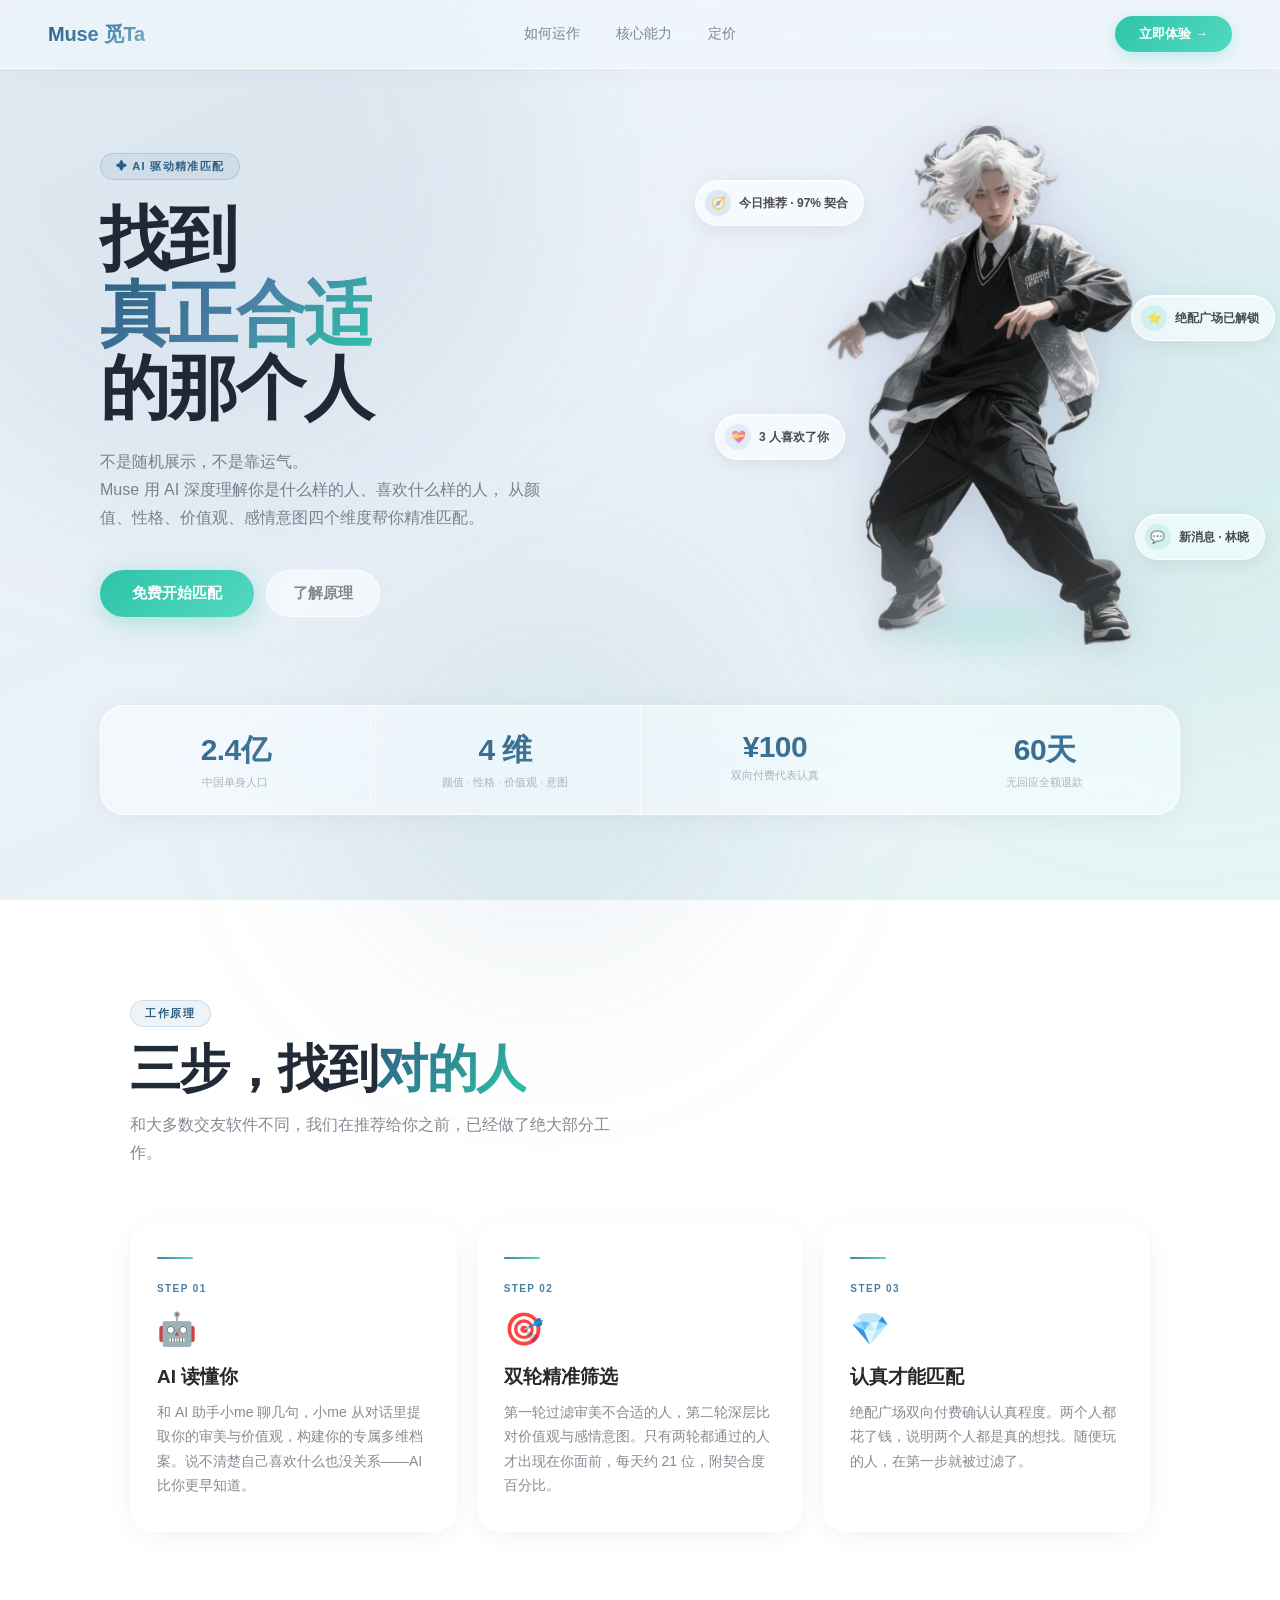
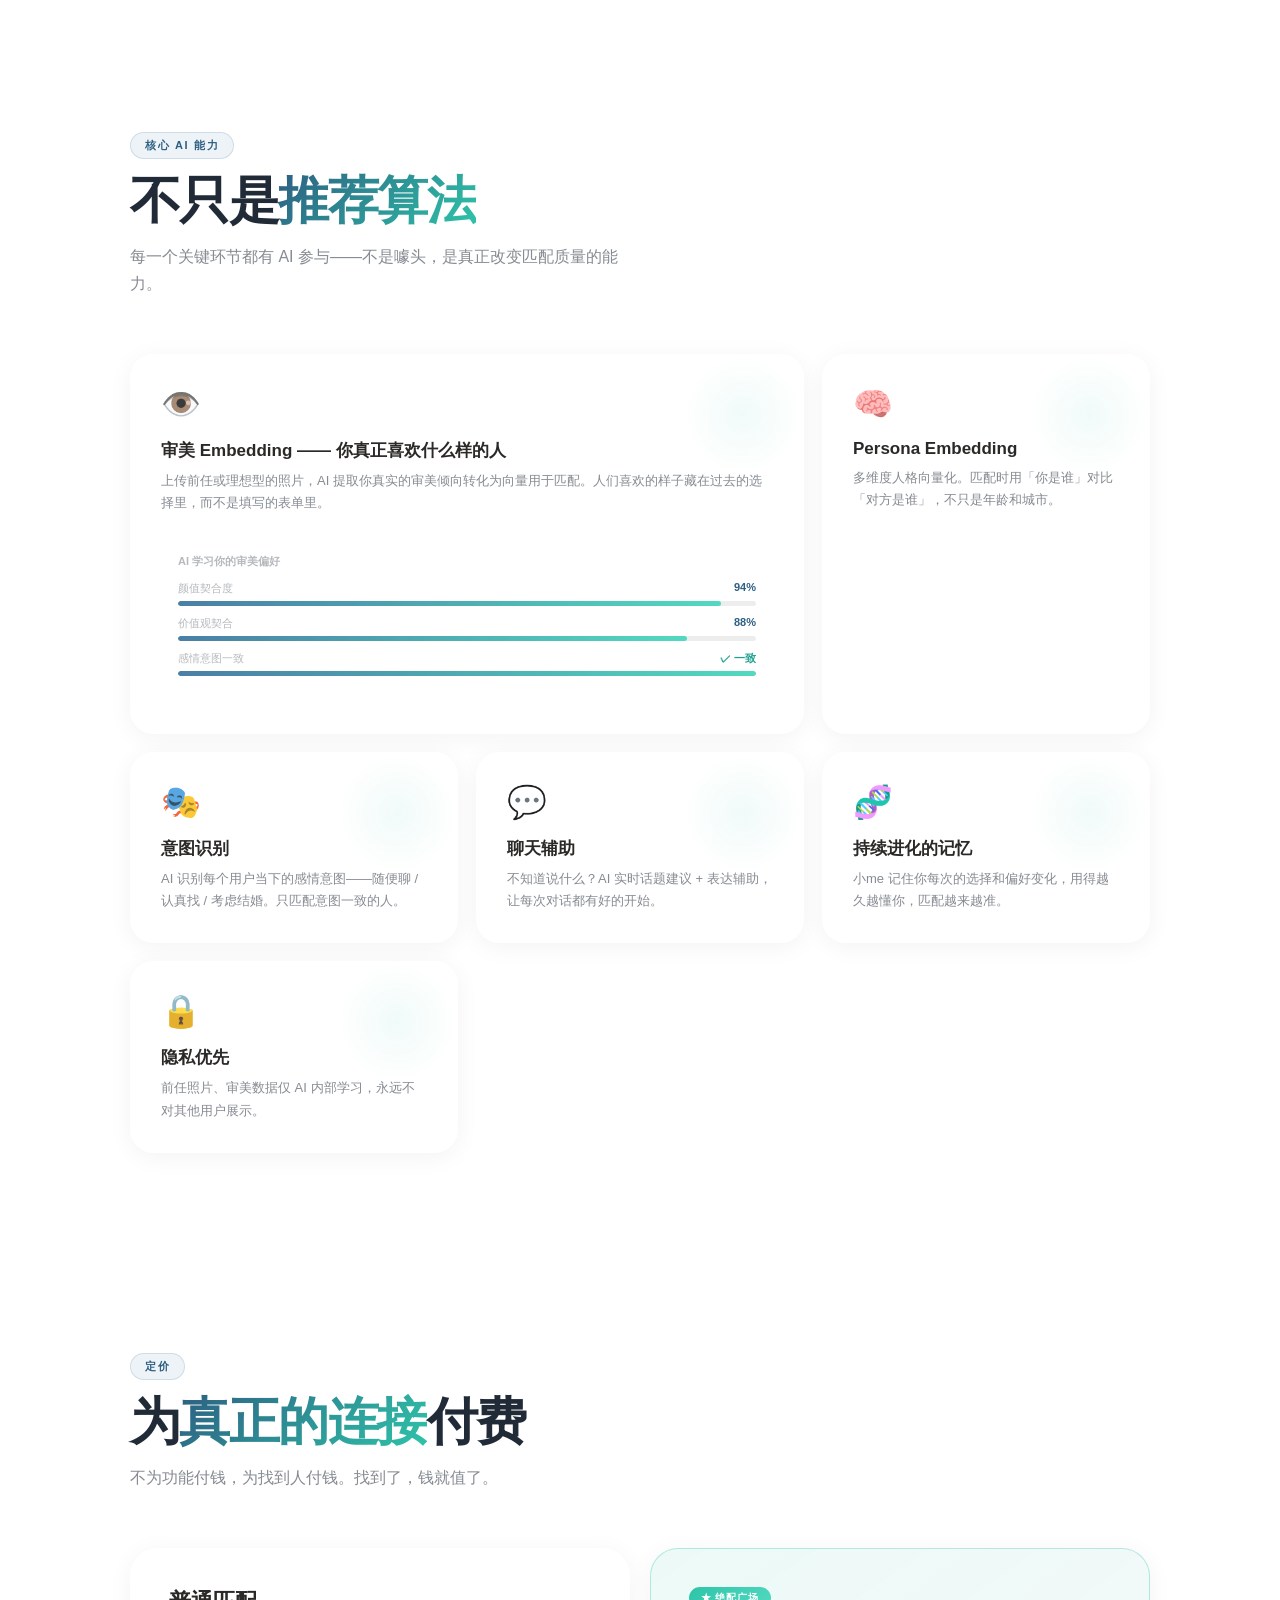
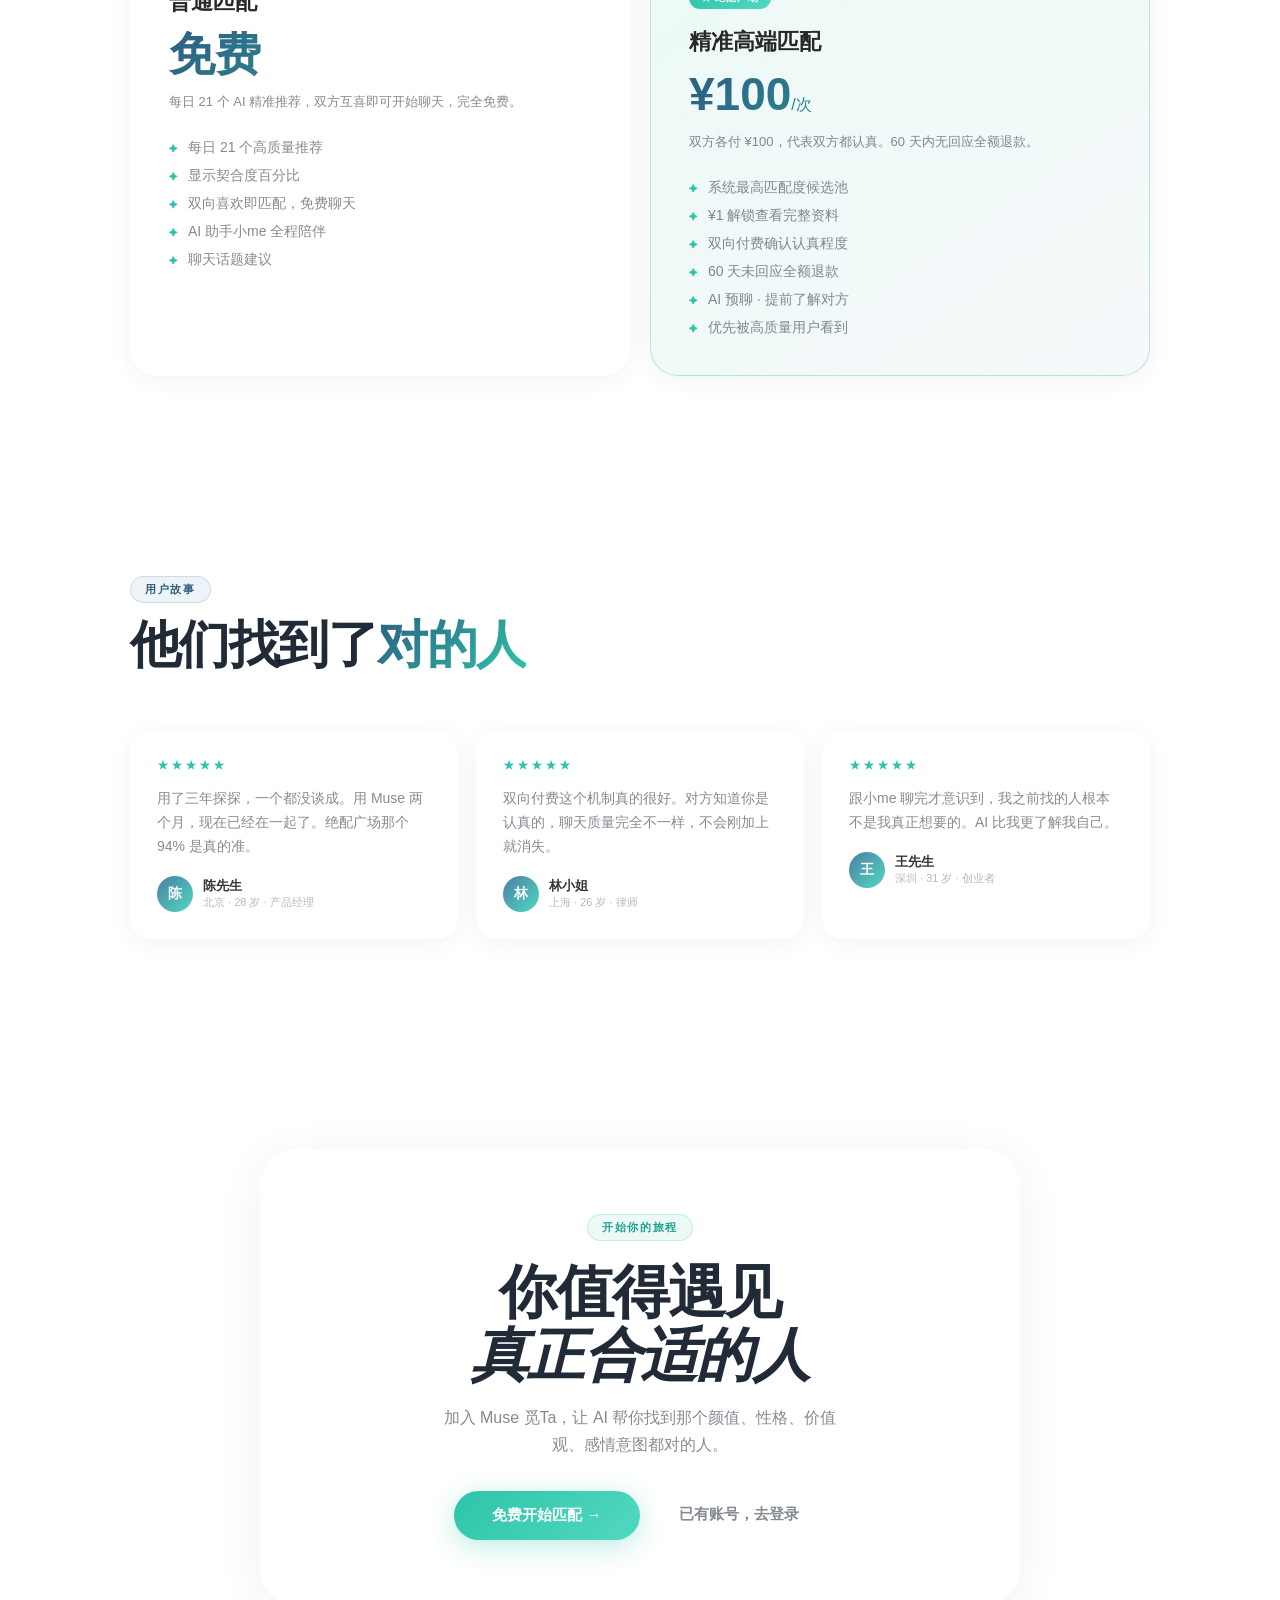
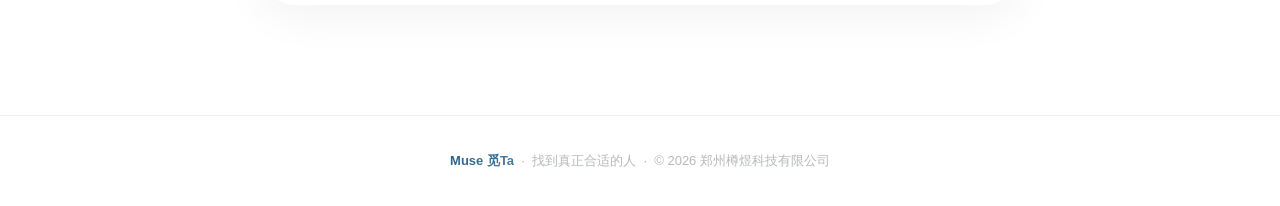
==== commit dd014ab6: "Refactor color scheme and styles in index.html Updated color variables and styles for various elemen" ====
--- a/index.html
+++ b/index.html
@@ -8,13 +8,15 @@
     *, *::before, *::after { box-sizing: border-box; margin: 0; padding: 0; }
 
     :root {
-      --gold:     #C8A240;
-      --gold-lt:  #E8CC80;
-      --gold-dk:  #9A7020;
-      --ink:      rgba(20,18,16,0.88);
-      --ink-mid:  rgba(20,18,16,0.50);
-      --ink-dim:  rgba(20,18,16,0.32);
-      --bg:       linear-gradient(155deg, #FBF8F3 0%, #F4F0FA 48%, #EEF4FB 100%);
+      --blue:     #4A7FA5;
+      --blue-lt:  #7AAEC8;
+      --blue-dk:  #2D5F82;
+      --mint:     #2EC4A9;
+      --mint-lt:  #52D9C0;
+      --mint-dk:  #1FA090;
+      --ink:      rgba(14,24,38,0.88);
+      --ink-mid:  rgba(14,24,38,0.50);
+      --ink-dim:  rgba(14,24,38,0.30);
       --glass:    rgba(255,255,255,0.55);
       --glass-b:  rgba(255,255,255,0.80);
     }
@@ -23,7 +25,7 @@
 
     body {
       font-family: -apple-system, "PingFang SC", "Helvetica Neue", sans-serif;
-      background: linear-gradient(155deg, #FBF8F3 0%, #F4F0FA 48%, #EEF4FB 100%);
+      background: linear-gradient(155deg, #F2F6FB 0%, #EAF0F8 45%, #E6F4F4 100%);
       background-attachment: fixed;
       color: var(--ink);
       overflow-x: hidden;
@@ -35,15 +37,15 @@
       position: fixed; top: 0; left: 0; right: 0; z-index: 100;
       display: flex; align-items: center; justify-content: space-between;
       padding: 16px 48px;
-      background: rgba(251,248,243,0.62);
+      background: rgba(242,246,251,0.68);
       backdrop-filter: blur(28px) saturate(180%);
       -webkit-backdrop-filter: blur(28px) saturate(180%);
-      border-bottom: 1px solid rgba(255,255,255,0.65);
-      box-shadow: 0 1px 24px rgba(0,0,0,0.04);
+      border-bottom: 1px solid rgba(255,255,255,0.70);
+      box-shadow: 0 1px 24px rgba(74,127,165,0.06);
     }
     .nav-logo {
       font-size: 20px; font-weight: 900; letter-spacing: -0.01em;
-      background: linear-gradient(135deg, var(--gold-dk), var(--gold), var(--gold-lt));
+      background: linear-gradient(135deg, var(--blue-dk), var(--blue), var(--blue-lt));
       -webkit-background-clip: text; -webkit-text-fill-color: transparent;
     }
     .nav-links { display: flex; gap: 36px; }
@@ -51,15 +53,15 @@
       color: var(--ink-mid); font-size: 14px; font-weight: 500;
       text-decoration: none; transition: color .2s;
     }
-    .nav-links a:hover { color: var(--gold-dk); }
+    .nav-links a:hover { color: var(--blue-dk); }
     .nav-cta {
       padding: 9px 24px; border-radius: 50px; font-size: 13px; font-weight: 700;
-      background: linear-gradient(135deg, var(--gold), var(--gold-lt));
+      background: linear-gradient(135deg, var(--mint), var(--mint-lt));
       color: #fff; cursor: pointer; border: none; text-decoration: none;
-      box-shadow: 0 4px 16px rgba(200,162,64,0.30);
+      box-shadow: 0 4px 16px rgba(46,196,169,0.28);
       transition: transform .2s, box-shadow .2s;
     }
-    .nav-cta:hover { transform: translateY(-1px); box-shadow: 0 6px 24px rgba(200,162,64,0.40); }
+    .nav-cta:hover { transform: translateY(-1px); box-shadow: 0 6px 24px rgba(46,196,169,0.38); }
 
     /* ── ORB LIGHTS ── */
     .orb {
@@ -68,9 +70,9 @@
       animation: drift 16s ease-in-out infinite;
       z-index: 0;
     }
-    .orb-1 { width: 700px; height: 700px; top: -200px; left: -150px; background: rgba(200,162,64,0.10); }
-    .orb-2 { width: 550px; height: 550px; top: 20%; right: -180px; background: rgba(160,110,230,0.09); animation-delay: -5s; }
-    .orb-3 { width: 450px; height: 450px; bottom: -100px; left: 25%; background: rgba(80,140,220,0.08); animation-delay: -10s; }
+    .orb-1 { width: 700px; height: 700px; top: -200px; left: -150px; background: rgba(74,127,165,0.11); }
+    .orb-2 { width: 550px; height: 550px; top: 20%; right: -180px; background: rgba(46,196,169,0.09); animation-delay: -5s; }
+    .orb-3 { width: 450px; height: 450px; bottom: -100px; left: 25%; background: rgba(74,127,165,0.08); animation-delay: -10s; }
     @keyframes drift {
       0%,100% { transform: translate(0,0); }
       33%      { transform: translate(24px,-18px); }
@@ -92,19 +94,19 @@
     .hero-tag {
       display: inline-flex; align-items: center; gap: 7px;
       padding: 5px 15px; border-radius: 50px; margin-bottom: 22px;
-      background: rgba(200,162,64,0.10);
-      border: 1px solid rgba(200,162,64,0.28);
+      background: rgba(74,127,165,0.09);
+      border: 1px solid rgba(74,127,165,0.22);
       font-size: 11px; font-weight: 700; letter-spacing: 0.12em;
-      color: var(--gold-dk); text-transform: uppercase;
+      color: var(--blue-dk); text-transform: uppercase;
     }
     .hero-h1 {
       font-size: clamp(44px, 5.5vw, 70px);
       font-weight: 900; line-height: 1.07; letter-spacing: -0.03em;
-      margin-bottom: 22px; color: rgba(20,18,16,0.92);
+      margin-bottom: 22px; color: rgba(14,24,38,0.92);
     }
     .hero-h1 em {
       font-style: normal;
-      background: linear-gradient(135deg, var(--gold-dk) 0%, var(--gold) 50%, var(--gold-lt) 100%);
+      background: linear-gradient(135deg, var(--blue-dk) 0%, var(--blue) 50%, var(--mint) 100%);
       -webkit-background-clip: text; -webkit-text-fill-color: transparent;
     }
     .hero-sub {
@@ -114,12 +116,12 @@
     .hero-actions { display: flex; gap: 12px; flex-wrap: wrap; }
     .btn-primary {
       padding: 14px 32px; border-radius: 50px; font-size: 15px; font-weight: 800;
-      background: linear-gradient(135deg, var(--gold), var(--gold-lt));
+      background: linear-gradient(135deg, var(--mint), var(--mint-lt));
       color: #fff; border: none; cursor: pointer; text-decoration: none;
-      box-shadow: 0 6px 28px rgba(200,162,64,0.35);
+      box-shadow: 0 6px 28px rgba(46,196,169,0.32);
       transition: transform .2s, box-shadow .2s;
     }
-    .btn-primary:hover { transform: translateY(-2px); box-shadow: 0 10px 36px rgba(200,162,64,0.45); }
+    .btn-primary:hover { transform: translateY(-2px); box-shadow: 0 10px 36px rgba(46,196,169,0.44); }
     .btn-ghost {
       padding: 13px 26px; border-radius: 50px; font-size: 15px; font-weight: 600;
       background: var(--glass);
@@ -135,7 +137,7 @@
     .char-glow {
       position: absolute; bottom: -10px; left: 50%; transform: translateX(-50%);
       width: 260px; height: 60px; border-radius: 50%;
-      background: radial-gradient(ellipse, rgba(200,162,64,0.22) 0%, transparent 70%);
+      background: radial-gradient(ellipse, rgba(46,196,169,0.22) 0%, transparent 70%);
       filter: blur(14px);
       animation: pulseGlow 3.5s ease-in-out infinite;
     }
@@ -189,7 +191,7 @@
     .stat-item:last-child { border-right: none; }
     .stat-num {
       font-size: 30px; font-weight: 900; letter-spacing: -0.02em;
-      background: linear-gradient(135deg, var(--gold-dk), var(--gold));
+      background: linear-gradient(135deg, var(--blue-dk), var(--blue));
       -webkit-background-clip: text; -webkit-text-fill-color: transparent;
     }
     .stat-label { font-size: 11px; color: var(--ink-dim); margin-top: 4px; }
@@ -199,16 +201,16 @@
     .section-tag {
       display: inline-block; margin-bottom: 14px;
       font-size: 11px; font-weight: 700; letter-spacing: 0.15em; text-transform: uppercase;
-      color: var(--gold-dk); background: rgba(200,162,64,0.09);
-      padding: 5px 14px; border-radius: 50px; border: 1px solid rgba(200,162,64,0.22);
+      color: var(--blue-dk); background: rgba(74,127,165,0.09);
+      padding: 5px 14px; border-radius: 50px; border: 1px solid rgba(74,127,165,0.20);
     }
     .section-h2 {
       font-size: clamp(32px, 4vw, 52px); font-weight: 900; line-height: 1.1;
-      letter-spacing: -0.03em; margin-bottom: 14px; color: rgba(20,18,16,0.92);
+      letter-spacing: -0.03em; margin-bottom: 14px; color: rgba(14,24,38,0.92);
     }
     .section-h2 em {
       font-style: normal;
-      background: linear-gradient(135deg, var(--gold-dk), var(--gold));
+      background: linear-gradient(135deg, var(--blue-dk), var(--mint));
       -webkit-background-clip: text; -webkit-text-fill-color: transparent;
     }
     .section-sub { font-size: 16px; color: var(--ink-mid); line-height: 1.72; max-width: 500px; }
@@ -228,16 +230,16 @@
       padding: 34px 26px; border-radius: 24px;
       transition: transform .3s, box-shadow .3s;
     }
-    .step-card:hover {
-      transform: translateY(-6px);
-      box-shadow: 0 12px 40px rgba(200,162,64,0.12), 0 4px 16px rgba(0,0,0,0.06);
-    }
+        .step-card:hover {
+          transform: translateY(-6px);
+          box-shadow: 0 12px 40px rgba(74,127,165,0.12), 0 4px 16px rgba(0,0,0,0.06);
+        }
     .step-card::before {
       content: ''; display: block; height: 2px; border-radius: 2px;
-      background: linear-gradient(90deg, var(--gold), var(--gold-lt));
+      background: linear-gradient(90deg, var(--blue), var(--mint-lt));
       margin-bottom: 24px; width: 36px;
     }
-    .step-num { font-size: 10px; font-weight: 800; letter-spacing: 0.14em; color: var(--gold); margin-bottom: 16px; text-transform: uppercase; }
+    .step-num { font-size: 10px; font-weight: 800; letter-spacing: 0.14em; color: var(--blue); margin-bottom: 16px; text-transform: uppercase; }
     .step-icon { font-size: 32px; margin-bottom: 16px; }
     .step-h3 { font-size: 19px; font-weight: 800; margin-bottom: 10px; color: rgba(20,18,16,0.90); }
     .step-p { font-size: 14px; color: var(--ink-mid); line-height: 1.72; }
@@ -249,7 +251,7 @@
     .bento-card.wide { grid-column: span 2; }
     .bento-card::after {
       content:''; position:absolute; top:0; right:0; width:120px; height:120px;
-      background: radial-gradient(circle, rgba(200,162,64,0.07) 0%, transparent 70%);
+      background: radial-gradient(circle, rgba(46,196,169,0.07) 0%, transparent 70%);
       pointer-events:none;
     }
     .feat-emoji { font-size: 32px; margin-bottom: 16px; display: block; }
@@ -263,48 +265,48 @@
     }
     .match-label { display: flex; justify-content: space-between; font-size: 11px; margin-bottom: 5px; color: var(--ink-dim); }
     .match-bar { height: 5px; border-radius: 50px; background: rgba(0,0,0,0.07); overflow: hidden; margin-bottom: 10px; }
-    .match-fill { height: 100%; border-radius: 50px; background: linear-gradient(90deg, var(--gold-dk), var(--gold-lt)); }
+    .match-fill { height: 100%; border-radius: 50px; background: linear-gradient(90deg, var(--blue), var(--mint-lt)); }
 
     /* ── PRICING ── */
     .pricing-wrapper { display: grid; grid-template-columns: 1fr 1fr; gap: 20px; margin-top: 56px; }
     .price-card { padding: 38px; border-radius: 28px; transition: transform .3s; }
     .price-card:hover { transform: translateY(-5px); }
     .price-card.premium {
-      background: linear-gradient(145deg, rgba(200,162,64,0.10), rgba(200,162,64,0.04)) !important;
-      border: 1.5px solid rgba(200,162,64,0.38) !important;
+      background: linear-gradient(145deg, rgba(46,196,169,0.09), rgba(74,127,165,0.05)) !important;
+      border: 1.5px solid rgba(46,196,169,0.32) !important;
       position: relative;
     }
     .price-card.premium::before {
       content:''; position:absolute; top:0; inset-x:0; height:1.5px; border-radius:28px 28px 0 0;
-      background: linear-gradient(90deg, transparent, rgba(200,162,64,0.7), transparent);
+      background: linear-gradient(90deg, transparent, rgba(46,196,169,0.65), transparent);
     }
     .price-badge {
       display: inline-block; padding: 4px 12px; border-radius: 50px;
       font-size: 10px; font-weight: 800; letter-spacing: 0.08em; text-transform: uppercase;
-      background: linear-gradient(135deg, var(--gold), var(--gold-lt)); color: #fff; margin-bottom: 18px;
+      background: linear-gradient(135deg, var(--mint), var(--mint-lt)); color: #fff; margin-bottom: 18px;
     }
     .price-title { font-size: 22px; font-weight: 900; margin-bottom: 6px; color: rgba(20,18,16,0.90); }
     .price-amount {
       font-size: 46px; font-weight: 900; line-height: 1; margin: 14px 0;
-      background: linear-gradient(135deg, var(--gold-dk), var(--gold));
+      background: linear-gradient(135deg, var(--blue-dk), var(--mint));
       -webkit-background-clip: text; -webkit-text-fill-color: transparent;
     }
     .price-amount span { font-size: 16px; font-weight: 500; }
     .price-desc { font-size: 13px; color: var(--ink-mid); line-height: 1.72; margin-bottom: 26px; }
     .price-features { list-style: none; display: flex; flex-direction: column; gap: 10px; }
     .price-features li { display: flex; gap: 10px; font-size: 14px; color: var(--ink-mid); align-items: flex-start; }
-    .price-features li::before { content:'✦'; color:var(--gold); font-size:9px; margin-top:5px; flex-shrink:0; }
+    .price-features li::before { content:'✦'; color:var(--mint); font-size:9px; margin-top:5px; flex-shrink:0; }
 
     /* ── TESTIMONIALS ── */
     .testimonials { display: grid; grid-template-columns: repeat(3,1fr); gap: 18px; margin-top: 56px; }
     .testi-card { padding: 26px; border-radius: 22px; }
-    .testi-stars { color: var(--gold); font-size: 12px; letter-spacing: 2px; margin-bottom: 12px; }
+    .testi-stars { color: var(--mint); font-size: 12px; letter-spacing: 2px; margin-bottom: 12px; }
     .testi-text { font-size: 14px; line-height: 1.72; color: var(--ink-mid); margin-bottom: 18px; }
     .testi-user { display: flex; align-items: center; gap: 10px; }
     .testi-avatar {
       width: 36px; height: 36px; border-radius: 50%; display: flex;
       align-items: center; justify-content: center; font-weight: 800; font-size: 14px;
-      background: linear-gradient(135deg, var(--gold), var(--gold-lt)); color: #fff;
+      background: linear-gradient(135deg, var(--blue), var(--mint-lt)); color: #fff;
     }
     .testi-name { font-size: 13px; font-weight: 700; color: rgba(20,18,16,0.85); }
     .testi-meta { font-size: 11px; color: var(--ink-dim); }
@@ -326,7 +328,7 @@
     }
     .cta-h2 {
       font-size: clamp(32px, 4.5vw, 58px); font-weight: 900; line-height: 1.1;
-      letter-spacing: -0.03em; color: rgba(20,18,16,0.92); margin-bottom: 16px;
+      letter-spacing: -0.03em; color: rgba(14,24,38,0.92); margin-bottom: 16px;
     }
     .cta-sub { font-size: 16px; color: var(--ink-mid); line-height: 1.72; max-width: 420px; margin: 0 auto 32px; }
 
@@ -337,7 +339,7 @@
       font-size: 13px; color: var(--ink-dim); position: relative; z-index: 1;
     }
     footer strong {
-      background: linear-gradient(135deg, var(--gold-dk), var(--gold));
+      background: linear-gradient(135deg, var(--blue-dk), var(--blue));
       -webkit-background-clip: text; -webkit-text-fill-color: transparent;
     }
 
@@ -400,22 +402,22 @@
       <div class="char-glow"></div>
       <img src="./avatar-character.png" class="char-img" alt="小me" />
 
-      <div class="bubble b1">
-        <div class="bubble-icon" style="background:rgba(79,142,247,0.15)">🧭</div>
-        今日推荐 · 97% 契合
-      </div>
-      <div class="bubble b2">
-        <div class="bubble-icon" style="background:rgba(200,162,64,0.15)">⭐</div>
-        绝配广场已解锁
-      </div>
-      <div class="bubble b3">
-        <div class="bubble-icon" style="background:rgba(240,96,128,0.15)">💝</div>
-        3 人喜欢了你
-      </div>
-      <div class="bubble b4">
-        <div class="bubble-icon" style="background:rgba(45,201,138,0.15)">💬</div>
-        新消息 · 林晓
-      </div>
+          <div class="bubble b1">
+            <div class="bubble-icon" style="background:rgba(74,127,165,0.14)">🧭</div>
+            今日推荐 · 97% 契合
+          </div>
+          <div class="bubble b2">
+            <div class="bubble-icon" style="background:rgba(46,196,169,0.14)">⭐</div>
+            绝配广场已解锁
+          </div>
+          <div class="bubble b3">
+            <div class="bubble-icon" style="background:rgba(100,160,210,0.14)">💝</div>
+            3 人喜欢了你
+          </div>
+          <div class="bubble b4">
+            <div class="bubble-icon" style="background:rgba(46,196,169,0.14)">💬</div>
+            新消息 · 林晓
+          </div>
     </div>
   </div>
 
@@ -470,11 +472,11 @@
       <p class="feat-p">上传前任或理想型的照片，AI 提取你真实的审美倾向转化为向量用于匹配。人们喜欢的样子藏在过去的选择里，而不是填写的表单里。</p>
       <div class="match-demo">
         <div style="font-size:11px;color:var(--ink-dim);margin-bottom:12px;font-weight:600">AI 学习你的审美偏好</div>
-        <div class="match-label"><span>颜值契合度</span><span style="color:var(--gold-dk);font-weight:700">94%</span></div>
-        <div class="match-bar"><div class="match-fill" style="width:94%"></div></div>
-        <div class="match-label"><span>价值观契合</span><span style="color:var(--gold-dk);font-weight:700">88%</span></div>
-        <div class="match-bar"><div class="match-fill" style="width:88%"></div></div>
-        <div class="match-label"><span>感情意图一致</span><span style="color:var(--gold-dk);font-weight:700">✓ 一致</span></div>
+            <div class="match-label"><span>颜值契合度</span><span style="color:var(--blue-dk);font-weight:700">94%</span></div>
+            <div class="match-bar"><div class="match-fill" style="width:94%"></div></div>
+            <div class="match-label"><span>价值观契合</span><span style="color:var(--blue-dk);font-weight:700">88%</span></div>
+            <div class="match-bar"><div class="match-fill" style="width:88%"></div></div>
+            <div class="match-label"><span>感情意图一致</span><span style="color:var(--mint-dk);font-weight:700">✓ 一致</span></div>
         <div class="match-bar"><div class="match-fill" style="width:100%"></div></div>
       </div>
     </div>
@@ -580,11 +582,11 @@
 <!-- ── FINAL CTA ── -->
 <div class="cta-section">
   <div class="cta-card reveal">
-    <div class="section-tag" style="margin-bottom:20px">开始你的旅程</div>
+        <div class="section-tag" style="margin-bottom:20px;color:var(--mint-dk);background:rgba(46,196,169,0.09);border-color:rgba(46,196,169,0.22)">开始你的旅程</div>
     <h2 class="cta-h2">你值得遇见<br/><em>真正合适的人</em></h2>
     <p class="cta-sub">加入 Muse 觅Ta，让 AI 帮你找到那个颜值、性格、价值观、感情意图都对的人。</p>
     <div style="display:flex;gap:12px;flex-wrap:wrap;justify-content:center">
-      <a href="/register" class="btn-primary" style="font-size:15px;padding:15px 38px">免费开始匹配 →</a>
+          <a href="/register" class="btn-primary" style="font-size:15px;padding:15px 38px;background:linear-gradient(135deg,var(--mint),var(--mint-lt))">免费开始匹配 →</a>
       <a href="/login" class="btn-ghost">已有账号，去登录</a>
     </div>
   </div>
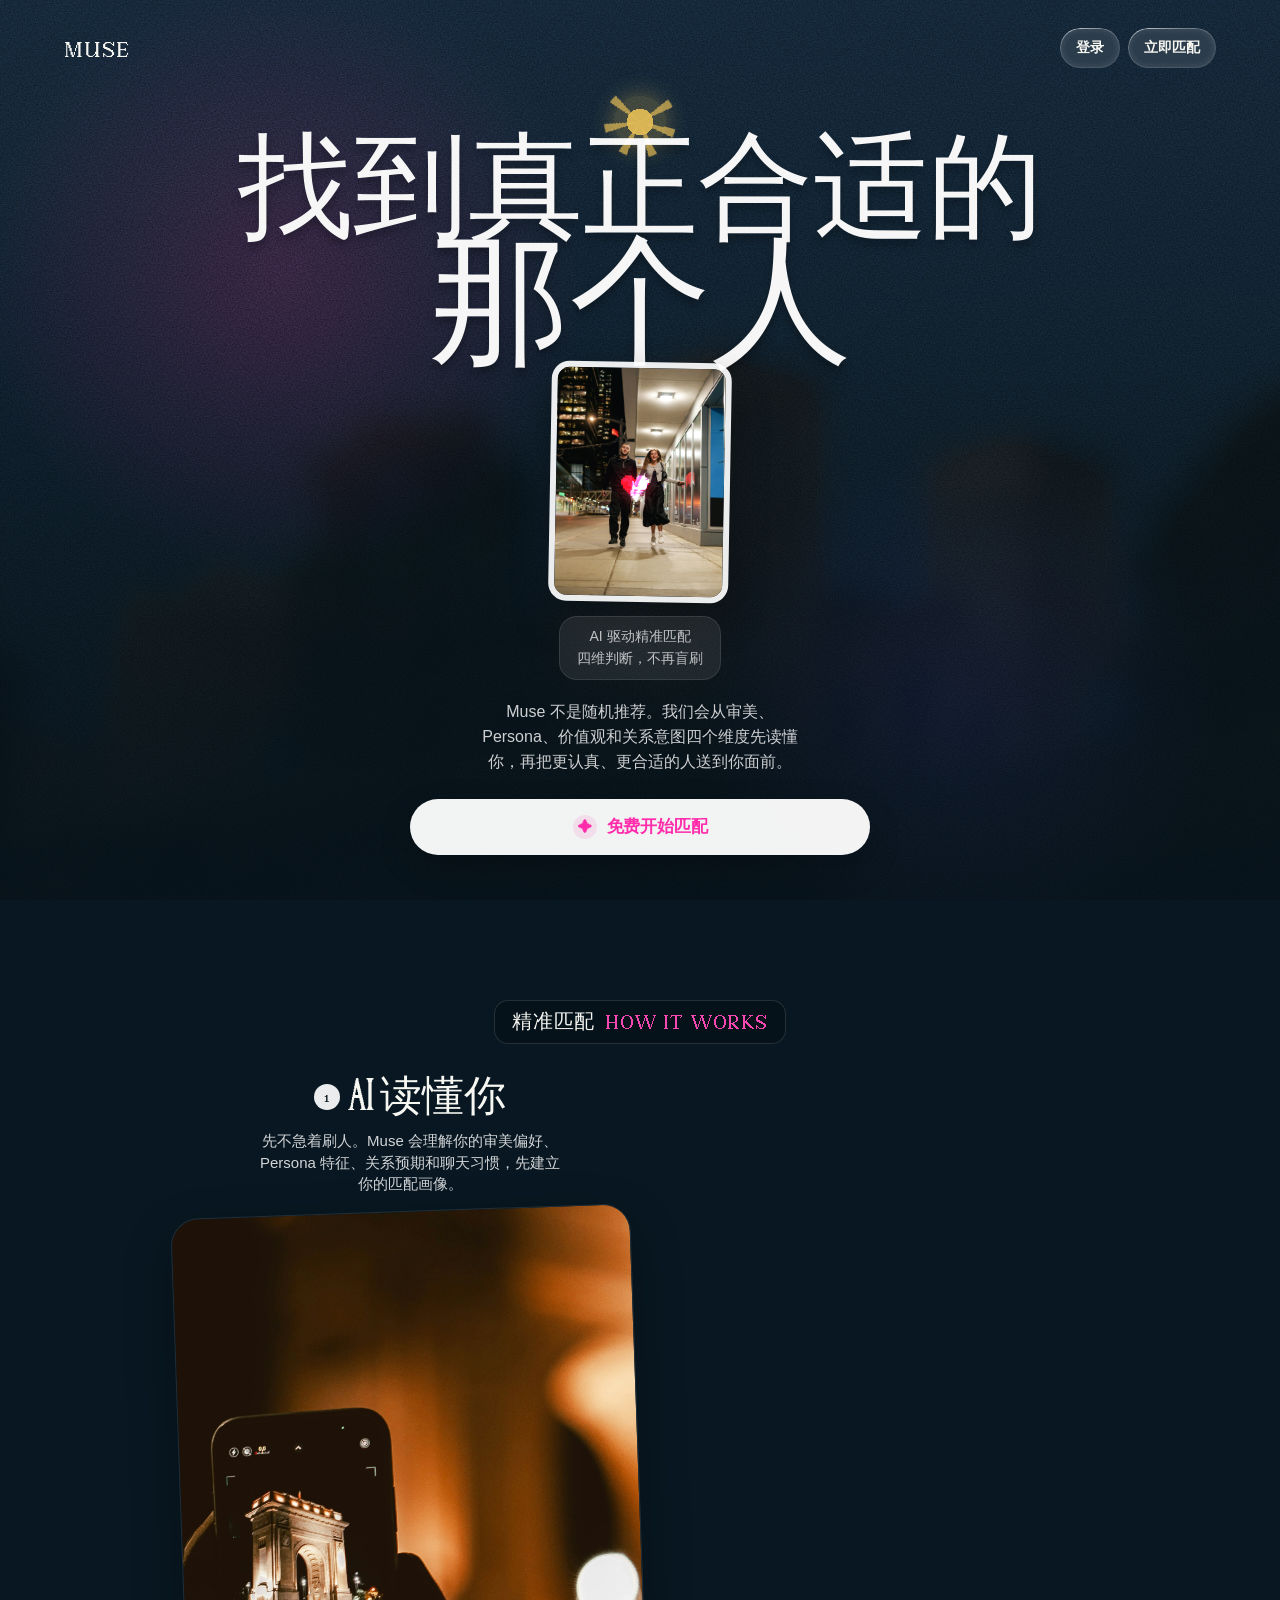
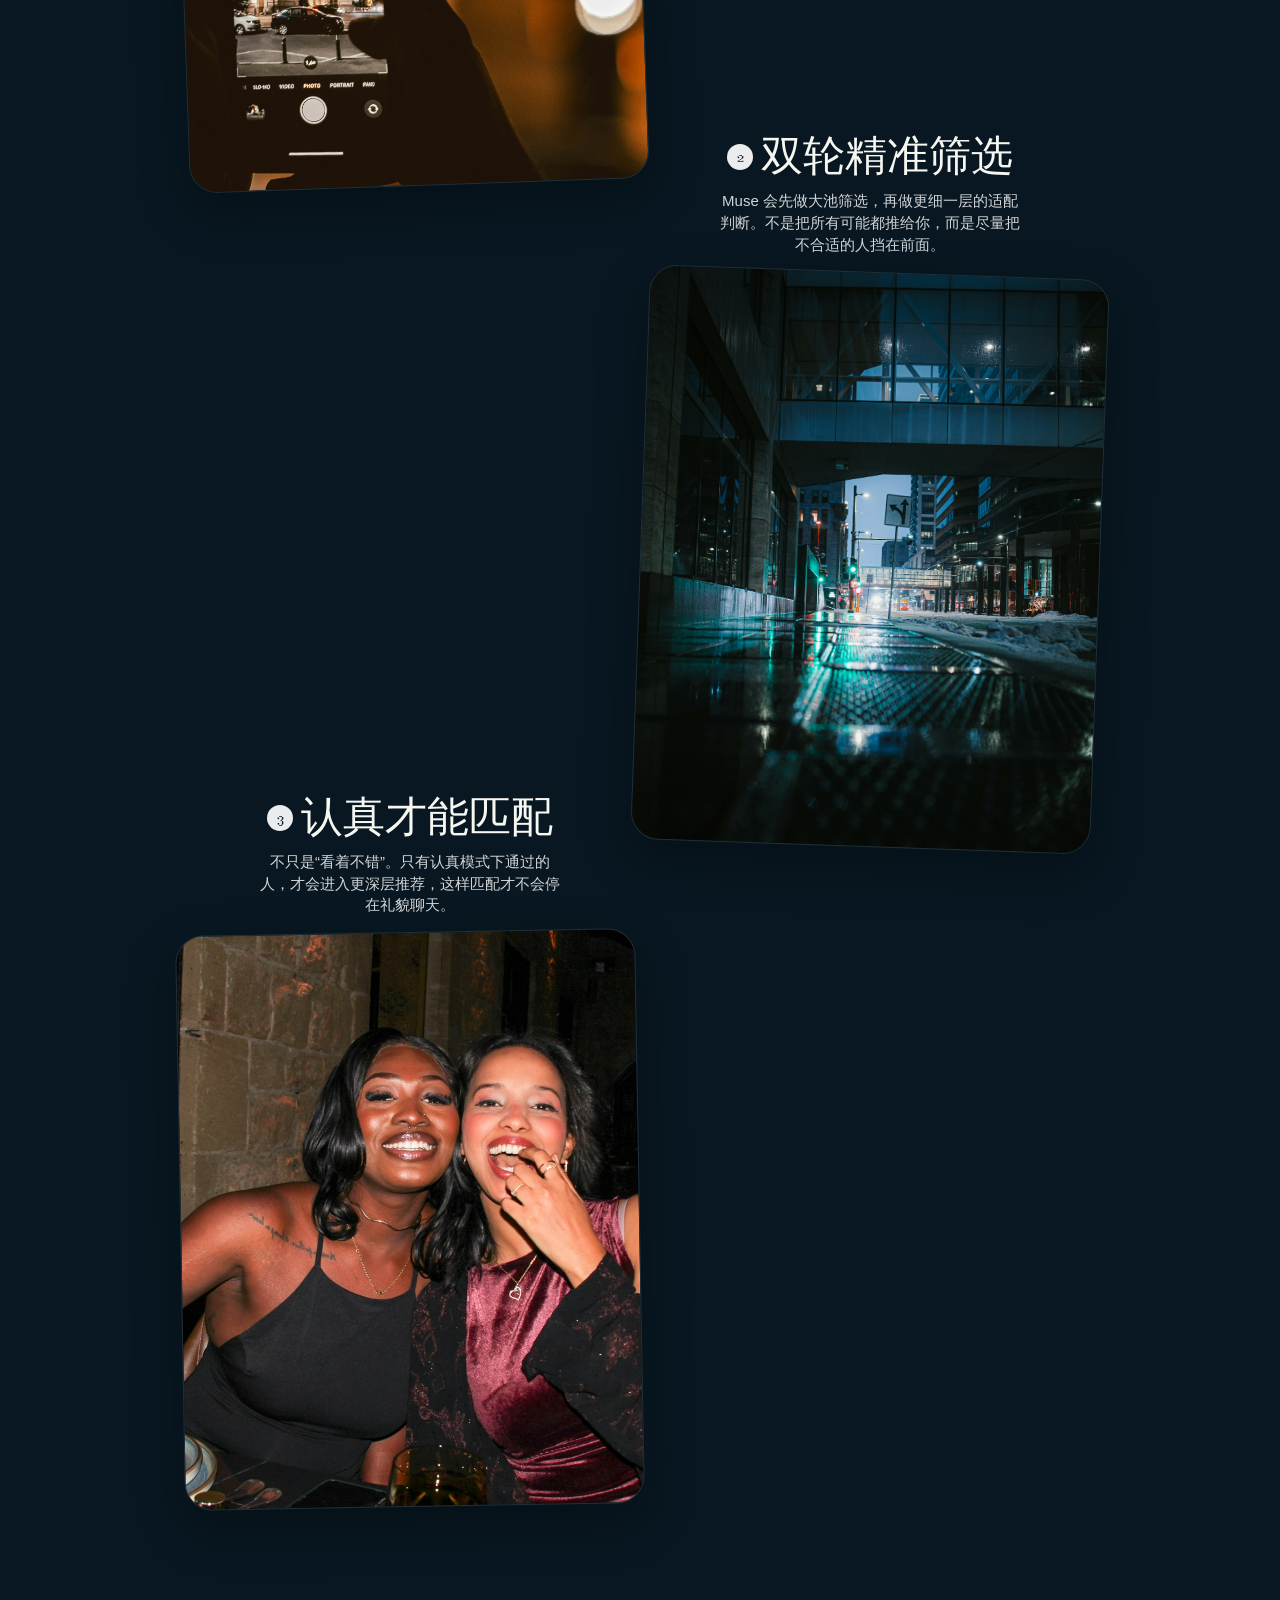
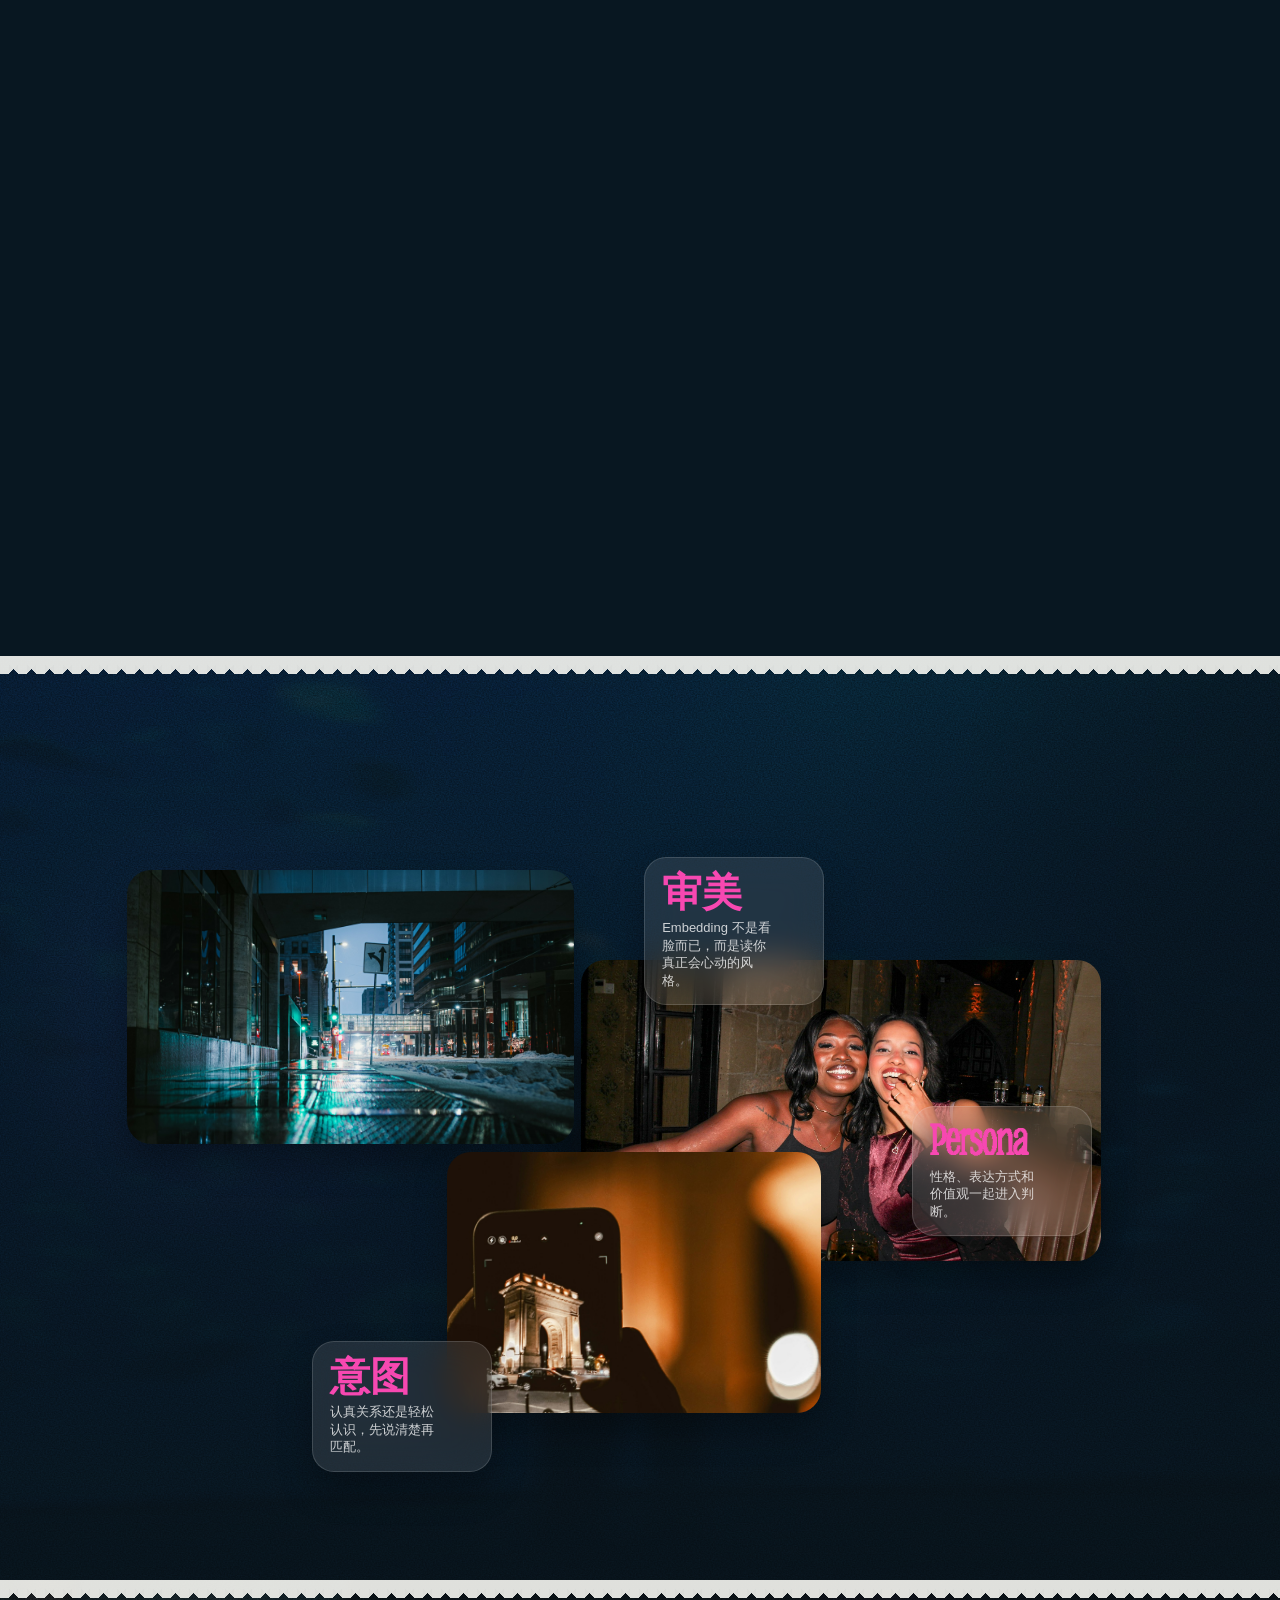
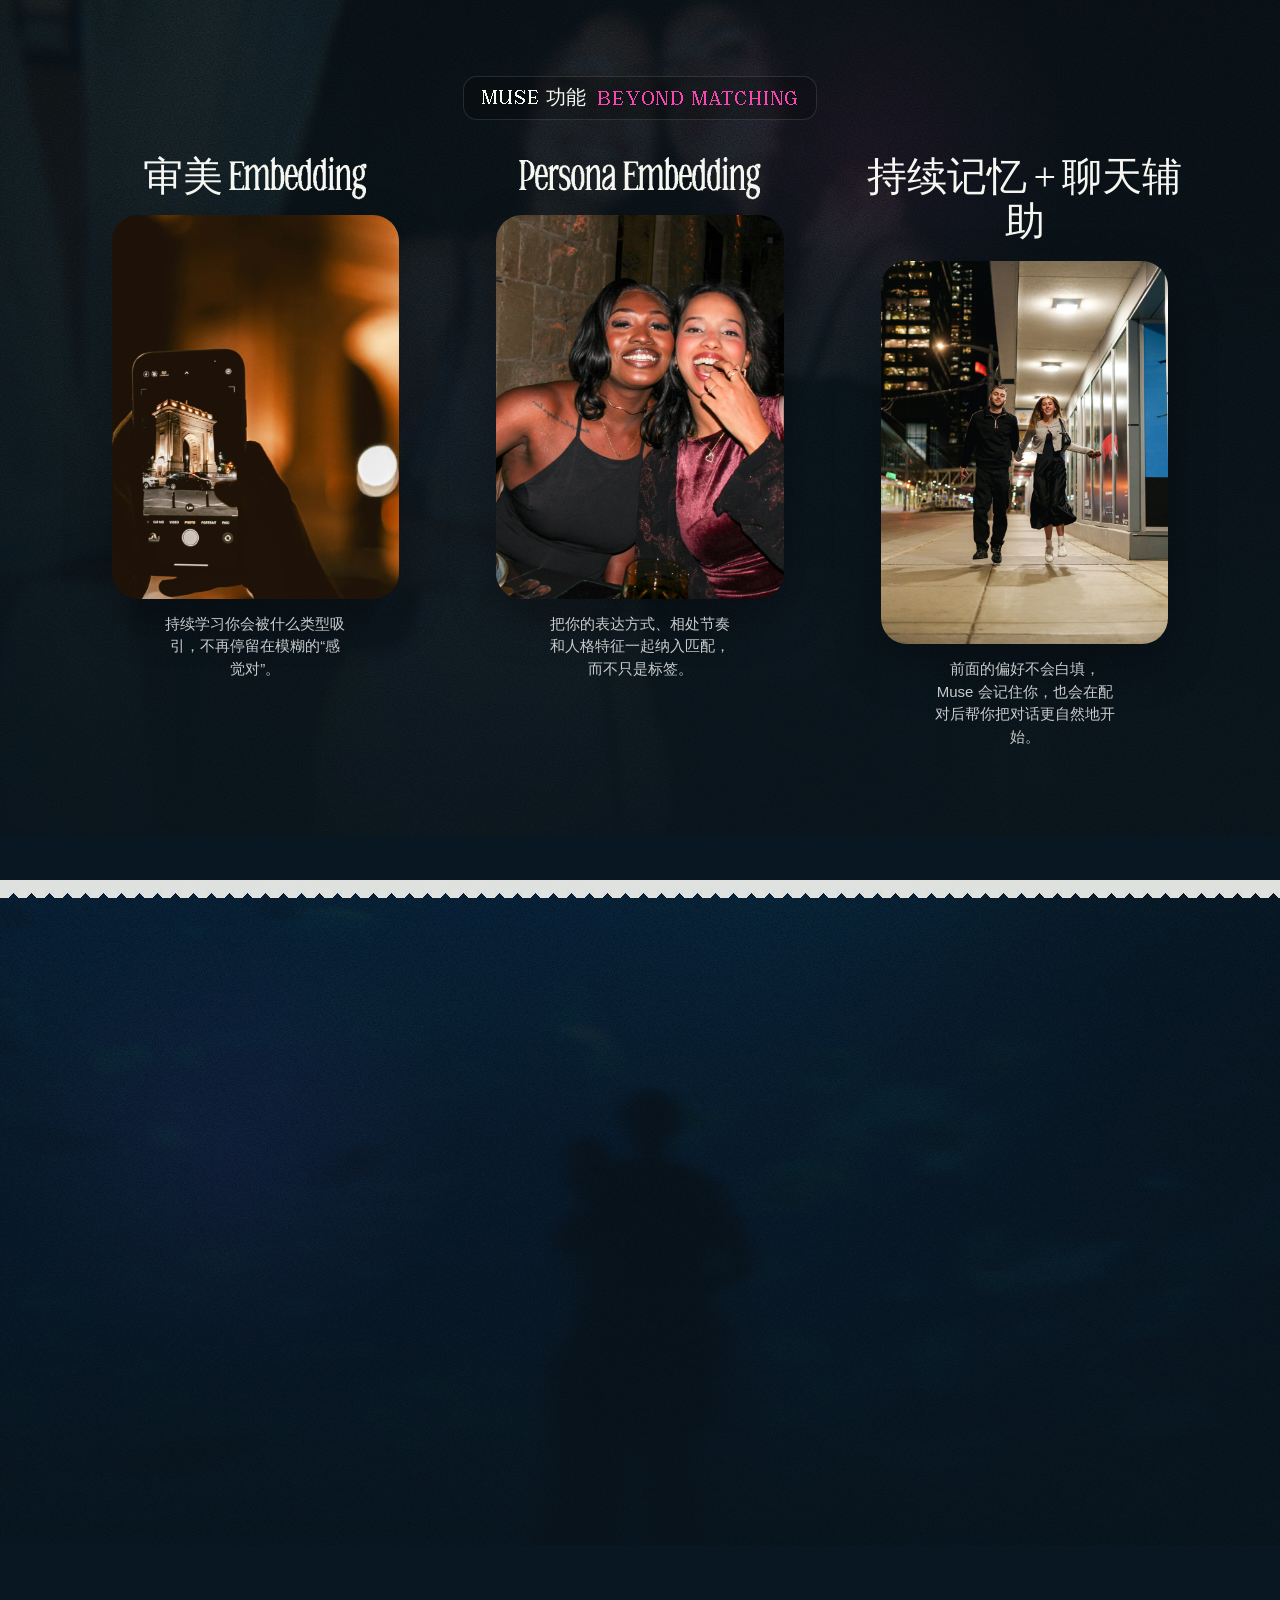
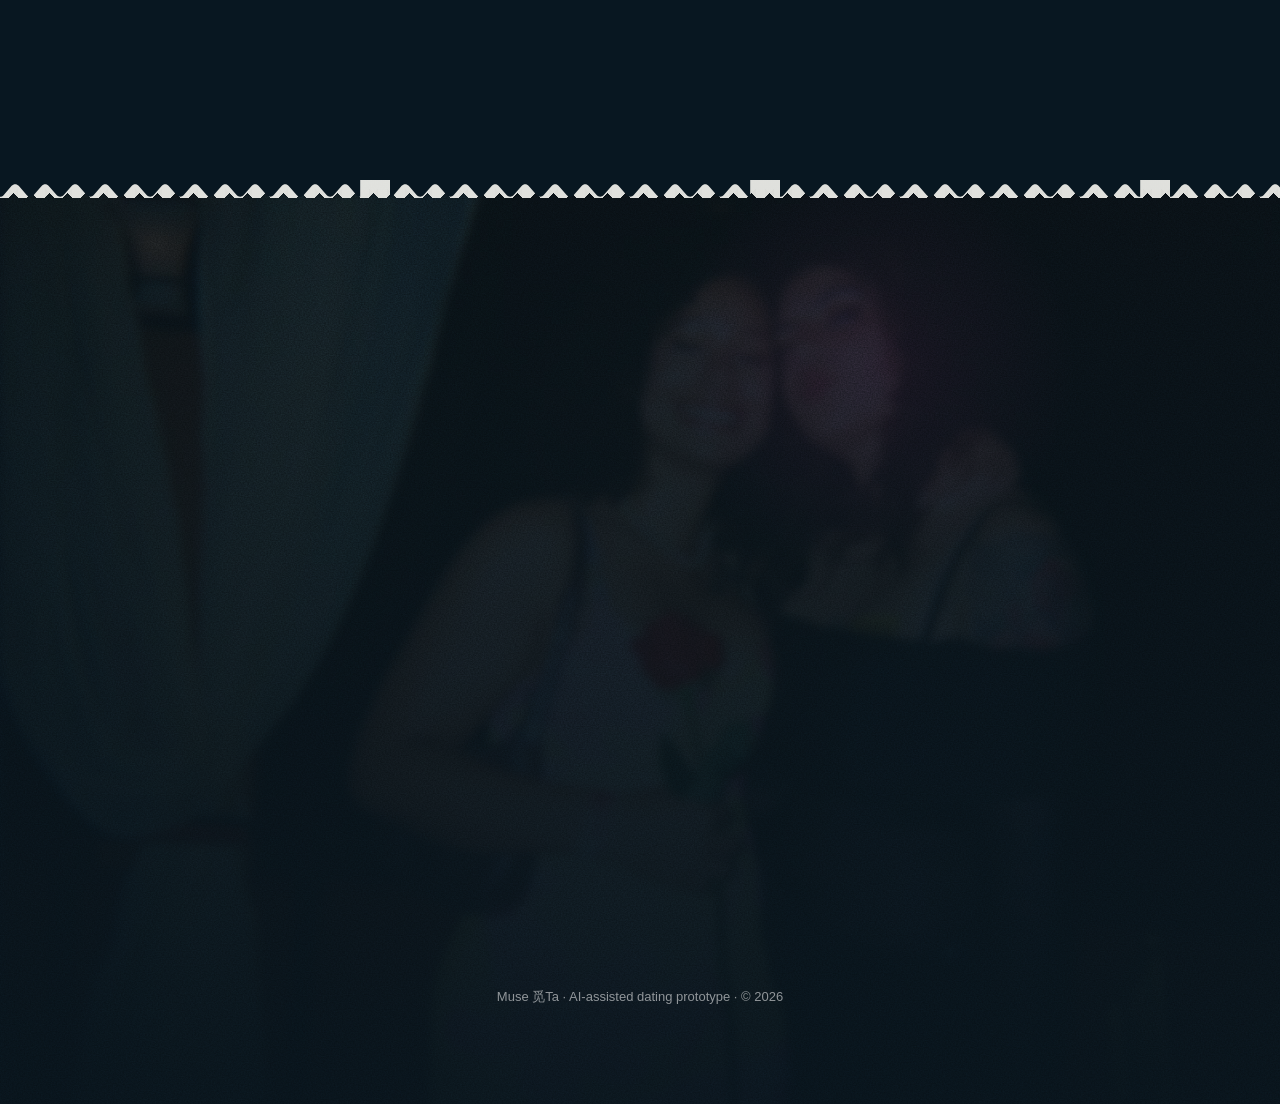
==== commit dfdb2d3d: "Restore Muse landing page and vendor Ditto assets" ====
--- a/index.html
+++ b/index.html
@@ -3,606 +3,1437 @@
 <head>
   <meta charset="UTF-8" />
   <meta name="viewport" content="width=device-width, initial-scale=1.0" />
-  <title>Muse 觅Ta — 找到真正合适的人</title>
+  <title>Muse 觅Ta | 每周三，收到更合适的人</title>
+  <meta
+    name="description"
+    content="Muse 觅Ta用 AI 帮你提前做掉筛选工作，每周三送达一位更认真、更合适的匹配。"
+  />
   <style>
-    *, *::before, *::after { box-sizing: border-box; margin: 0; padding: 0; }
+    @font-face {
+      font-family: "Spencer";
+      src: url("./assets/fonts/Spencer-Regular.woff") format("woff");
+      font-display: swap;
+      font-weight: 400;
+      font-style: normal;
+    }
+
+    @font-face {
+      font-family: "Ma Shan Zheng";
+      src: url("./assets/fonts/MaShanZheng-Regular.ttf") format("truetype");
+      font-display: swap;
+      font-weight: 400;
+      font-style: normal;
+    }
+
+    @font-face {
+      font-family: "Argent Pixel";
+      src: url("./assets/fonts/ArgentPixel-Regular.woff2") format("woff2");
+      font-display: swap;
+      font-weight: 400;
+      font-style: normal;
+    }
+
+    @font-face {
+      font-family: "Argent Pixel";
+      src: url("./assets/fonts/ArgentPixel-RegularItalic.woff2") format("woff2");
+      font-display: swap;
+      font-weight: 400;
+      font-style: italic;
+    }
+
+    *, *::before, *::after {
+      box-sizing: border-box;
+      margin: 0;
+      padding: 0;
+    }
 
     :root {
-      --blue:     #4A7FA5;
-      --blue-lt:  #7AAEC8;
-      --blue-dk:  #2D5F82;
-      --mint:     #2EC4A9;
-      --mint-lt:  #52D9C0;
-      --mint-dk:  #1FA090;
-      --ink:      rgba(14,24,38,0.88);
-      --ink-mid:  rgba(14,24,38,0.50);
-      --ink-dim:  rgba(14,24,38,0.30);
-      --glass:    rgba(255,255,255,0.55);
-      --glass-b:  rgba(255,255,255,0.80);
-    }
-
-    html { scroll-behavior: smooth; }
+      --bg: #081721;
+      --pink: #f748b1;
+      --pink-2: #ff2cab;
+      --white: #f7f7f2;
+      --white-soft: rgba(247, 247, 242, 0.78);
+      --line: rgba(255, 255, 255, 0.14);
+      --glass: rgba(255, 255, 255, 0.10);
+      --glass-hover: rgba(255, 255, 255, 0.18);
+      --shadow: 0 18px 48px rgba(0, 0, 0, 0.28);
+      --max: 1160px;
+      --hero-scale: 1;
+    }
+
+    html {
+      scroll-behavior: smooth;
+    }
 
     body {
-      font-family: -apple-system, "PingFang SC", "Helvetica Neue", sans-serif;
-      background: linear-gradient(155deg, #F2F6FB 0%, #EAF0F8 45%, #E6F4F4 100%);
-      background-attachment: fixed;
-      color: var(--ink);
+      margin: 0;
+      min-height: 100vh;
+      background: var(--bg);
+      color: var(--white);
+      font-family: Helvetica, Arial, sans-serif;
+      -webkit-font-smoothing: antialiased;
+      -moz-osx-font-smoothing: grayscale;
+      text-rendering: optimizeLegibility;
+    }
+
+    a {
+      color: inherit;
+      text-decoration: none;
+    }
+
+    button {
+      font: inherit;
+      color: inherit;
+      background: none;
+      border: 0;
+      cursor: pointer;
+    }
+
+    img {
+      display: block;
+      max-width: 100%;
+      height: auto;
+    }
+
+    .page {
+      position: relative;
+      background: var(--bg);
       overflow-x: hidden;
-      min-height: 100vh;
-    }
-
-    /* ── NAV ── */
-    nav {
-      position: fixed; top: 0; left: 0; right: 0; z-index: 100;
-      display: flex; align-items: center; justify-content: space-between;
-      padding: 16px 48px;
-      background: rgba(242,246,251,0.68);
-      backdrop-filter: blur(28px) saturate(180%);
-      -webkit-backdrop-filter: blur(28px) saturate(180%);
-      border-bottom: 1px solid rgba(255,255,255,0.70);
-      box-shadow: 0 1px 24px rgba(74,127,165,0.06);
-    }
-    .nav-logo {
-      font-size: 20px; font-weight: 900; letter-spacing: -0.01em;
-      background: linear-gradient(135deg, var(--blue-dk), var(--blue), var(--blue-lt));
-      -webkit-background-clip: text; -webkit-text-fill-color: transparent;
-    }
-    .nav-links { display: flex; gap: 36px; }
-    .nav-links a {
-      color: var(--ink-mid); font-size: 14px; font-weight: 500;
-      text-decoration: none; transition: color .2s;
-    }
-    .nav-links a:hover { color: var(--blue-dk); }
-    .nav-cta {
-      padding: 9px 24px; border-radius: 50px; font-size: 13px; font-weight: 700;
-      background: linear-gradient(135deg, var(--mint), var(--mint-lt));
-      color: #fff; cursor: pointer; border: none; text-decoration: none;
-      box-shadow: 0 4px 16px rgba(46,196,169,0.28);
-      transition: transform .2s, box-shadow .2s;
-    }
-    .nav-cta:hover { transform: translateY(-1px); box-shadow: 0 6px 24px rgba(46,196,169,0.38); }
-
-    /* ── ORB LIGHTS ── */
-    .orb {
-      position: fixed; border-radius: 50%;
-      filter: blur(90px); pointer-events: none;
-      animation: drift 16s ease-in-out infinite;
+    }
+
+    .site-header {
+      position: fixed;
+      top: 0;
+      left: 0;
+      right: 0;
+      z-index: 50;
+      display: grid;
+      grid-template-columns: 1fr auto;
+      align-items: center;
+      gap: 16px;
+      padding: 22px 24px;
+      transition: background 0.3s ease, backdrop-filter 0.3s ease, padding 0.3s ease;
+      background: transparent;
+      backdrop-filter: none;
+    }
+
+    .site-header.is-scrolled {
+      padding-top: 16px;
+      padding-bottom: 16px;
+      background: rgba(8, 23, 33, 0.42);
+      backdrop-filter: blur(16px);
+    }
+
+    .brand {
+      width: fit-content;
+      font-family: "Argent Pixel", monospace;
+      font-size: 22px;
+      letter-spacing: 0.04em;
+      color: var(--white);
+    }
+
+    .header-actions {
+      display: flex;
+      align-items: center;
+      gap: 8px;
+      flex-wrap: nowrap;
+    }
+
+    .glass-btn {
+      position: relative;
+      display: inline-flex;
+      align-items: center;
+      justify-content: center;
+      gap: 8px;
+      min-height: 40px;
+      padding: 0 16px;
+      border-radius: 999px;
+      background: var(--glass);
+      color: var(--white);
+      box-shadow: inset 0 0 8px rgba(255, 255, 255, 0.15);
+      backdrop-filter: blur(12px);
+      transition: background 0.24s ease, opacity 0.24s ease, transform 0.24s ease;
+      overflow: hidden;
+      white-space: nowrap;
+      font-size: 14px;
+      font-weight: 600;
+    }
+
+    .glass-btn::before {
+      content: "";
+      position: absolute;
+      inset: 0;
+      border-radius: inherit;
+      pointer-events: none;
+      padding: 1px;
+      background:
+        linear-gradient(165deg, rgba(255, 255, 255, 0.18) 0%, rgba(255, 255, 255, 0.06) 100%),
+        linear-gradient(165deg, rgba(255, 255, 255, 0.75) 0%, rgba(255, 255, 255, 0.18) 24%, rgba(255, 255, 255, 0) 56%);
+      -webkit-mask:
+        linear-gradient(#fff 0 0) content-box,
+        linear-gradient(#fff 0 0);
+      -webkit-mask-composite: xor;
+      mask:
+        linear-gradient(#fff 0 0) content-box,
+        linear-gradient(#fff 0 0);
+      mask-composite: exclude;
+    }
+
+    .glass-btn:hover {
+      background: var(--glass-hover);
+      transform: translateY(-1px);
+    }
+
+    .hero {
+      position: relative;
+      min-height: 100dvh;
+      overflow: visible;
+      isolation: isolate;
+    }
+
+    .hero-stage {
+      position: sticky;
+      top: 0;
+      height: 100dvh;
+      overflow: hidden;
+      margin-bottom: -100dvh;
       z-index: 0;
     }
-    .orb-1 { width: 700px; height: 700px; top: -200px; left: -150px; background: rgba(74,127,165,0.11); }
-    .orb-2 { width: 550px; height: 550px; top: 20%; right: -180px; background: rgba(46,196,169,0.09); animation-delay: -5s; }
-    .orb-3 { width: 450px; height: 450px; bottom: -100px; left: 25%; background: rgba(74,127,165,0.08); animation-delay: -10s; }
-    @keyframes drift {
-      0%,100% { transform: translate(0,0); }
-      33%      { transform: translate(24px,-18px); }
-      66%      { transform: translate(-18px,24px); }
-    }
-
-    /* ── HERO ── */
-    .hero {
-      position: relative; min-height: 100vh;
-      display: flex; flex-direction: column; align-items: center; justify-content: center;
-      padding: 120px 40px 80px; z-index: 1;
-    }
+
+    .panel-stage,
+    .footer-stage {
+      position: relative;
+      min-height: 100dvh;
+      overflow: visible;
+      isolation: isolate;
+    }
+
+    .cover-group {
+      position: relative;
+      min-height: 100dvh;
+      overflow: visible;
+      isolation: isolate;
+    }
+
+    .cover-stage {
+      position: sticky;
+      top: 0;
+      height: 100dvh;
+      margin-bottom: -100dvh;
+      overflow: hidden;
+      z-index: 1;
+    }
+
+    .cover-bg,
+    .cover-noise,
+    .cover-shade {
+      position: absolute;
+      inset: 0;
+    }
+
+    .cover-bg {
+      background-position: center;
+      background-repeat: no-repeat;
+      background-size: cover;
+    }
+
+    .cover-bg--matches {
+      background:
+        radial-gradient(circle at 18% 40%, rgba(120, 84, 255, 0.12), transparent 20%),
+        linear-gradient(180deg, rgba(8, 19, 30, 0.48) 0%, rgba(11, 24, 33, 0.90) 100%),
+        url("./images/home/group3-bg.jpg");
+    }
+
+    .cover-bg--safety {
+      background:
+        radial-gradient(circle at 68% 20%, rgba(247, 72, 177, 0.12), transparent 18%),
+        linear-gradient(180deg, rgba(7, 18, 28, 0.56) 0%, rgba(13, 27, 37, 0.92) 100%),
+        url("./images/home/group5-bg.jpg");
+    }
+
+    .cover-shade {
+      background: linear-gradient(180deg, rgba(8, 23, 33, 0.20), rgba(8, 23, 33, 0.40));
+    }
+
+    .cover-content {
+      position: relative;
+      z-index: 2;
+      overflow: visible;
+    }
+
+    .hero-content,
+    .footer-content {
+      position: relative;
+      z-index: 2;
+      overflow: visible;
+    }
+
+    .footer-stage {
+      position: sticky;
+      top: -24px;
+      height: calc(100dvh + 24px);
+      margin-bottom: -100dvh;
+      overflow: hidden;
+      z-index: 2;
+      -webkit-mask-image: url("./assets/wavy-mask.svg");
+      mask-image: url("./assets/wavy-mask.svg");
+      -webkit-mask-size: 390px 100%;
+      mask-size: 390px 100%;
+      -webkit-mask-repeat: repeat-x;
+      mask-repeat: repeat-x;
+      -webkit-mask-position: top left;
+      mask-position: top left;
+    }
+
+    .panel--plain {
+      min-height: auto;
+      background: transparent;
+    }
+
+    .panel--plain .panel-stage {
+      min-height: auto;
+    }
+
+    .panel--plain .section-bg,
+    .panel--plain .noise,
+    .panel--plain .panel-shade {
+      display: none;
+    }
+
+    .panel--plain .panel-stage::before {
+      display: none;
+    }
+
+    .panel--photo .section-bg,
+    .panel--photo .noise,
+    .panel--photo .panel-shade {
+      display: block;
+    }
+
+    .panel--photo .panel-stage::before {
+      display: block;
+    }
+
+    .hero-bg,
+    .section-bg {
+      position: absolute;
+      inset: 0;
+      background-position: center;
+      background-repeat: no-repeat;
+      background-size: cover;
+    }
+
+    .hero-bg {
+      background:
+        radial-gradient(circle at 22% 30%, rgba(247, 72, 177, 0.28), transparent 26%),
+        radial-gradient(circle at 75% 78%, rgba(99, 102, 241, 0.18), transparent 22%),
+        linear-gradient(180deg, rgba(6, 15, 23, 0.32) 0%, rgba(8, 23, 33, 0.72) 58%, rgba(8, 23, 33, 0.94) 100%),
+        url("./images/home/group1-bg.jpg");
+      background-position: center;
+    }
+
+    .section-bg.bg-2 {
+      background:
+        radial-gradient(circle at 80% 22%, rgba(247, 72, 177, 0.16), transparent 20%),
+        linear-gradient(180deg, rgba(8, 19, 29, 0.62) 0%, rgba(8, 24, 33, 0.90) 100%),
+        url("./images/home/group2-bg.jpg");
+      background-position: center;
+    }
+
+    .section-bg.bg-3 {
+      background:
+        radial-gradient(circle at 18% 40%, rgba(120, 84, 255, 0.12), transparent 20%),
+        linear-gradient(180deg, rgba(8, 19, 30, 0.48) 0%, rgba(11, 24, 33, 0.90) 100%),
+        url("./images/home/group4-bg.jpg");
+      background-position: center;
+    }
+
+    .section-bg.bg-4 {
+      background:
+        radial-gradient(circle at 68% 20%, rgba(247, 72, 177, 0.12), transparent 18%),
+        linear-gradient(180deg, rgba(7, 18, 28, 0.56) 0%, rgba(13, 27, 37, 0.92) 100%),
+        url("./images/home/group5-bg.jpg");
+      background-position: center;
+    }
+
+    .noise {
+      position: absolute;
+      inset: 0;
+      pointer-events: none;
+      background-image: url("data:image/svg+xml,%3Csvg viewBox='0 0 1000 1000' xmlns='http://www.w3.org/2000/svg' preserveAspectRatio='none'%3E%3Cfilter id='noiseFilter'%3E%3CfeTurbulence type='fractalNoise' baseFrequency='0.8' numOctaves='3' seed='9' stitchTiles='stitch' result='noise'/%3E%3CfeColorMatrix type='saturate' values='0' in='noise' result='grayscaleNoise'/%3E%3CfeComponentTransfer in='grayscaleNoise'%3E%3CfeFuncR type='gamma' amplitude='2.4' exponent='6' offset='-0.4'/%3E%3CfeFuncG type='gamma' amplitude='2.4' exponent='6' offset='-0.4'/%3E%3CfeFuncB type='gamma' amplitude='2.4' exponent='6' offset='-0.4'/%3E%3C/feComponentTransfer%3E%3C/filter%3E%3Crect width='100%25' height='100%25' filter='url(%23noiseFilter)' opacity='0.6'/%3E%3C/svg%3E");
+      background-size: cover;
+      background-repeat: repeat;
+      mix-blend-mode: multiply;
+      opacity: 1;
+    }
+
+    .hero-overlay {
+      position: absolute;
+      inset: 0;
+      background:
+        linear-gradient(180deg, rgba(8, 23, 33, 0.14) 0%, rgba(8, 23, 33, 0.08) 35%, rgba(8, 23, 33, 0.36) 100%);
+    }
+
+    .hero-inner,
+    .section-inner {
+      position: relative;
+      z-index: 2;
+      width: min(var(--max), calc(100% - 48px));
+      margin: 0 auto;
+    }
+
     .hero-inner {
-      display: grid; grid-template-columns: 1fr 400px;
-      gap: 56px; align-items: center;
-      max-width: 1080px; width: 100%;
-    }
-
-    .hero-tag {
-      display: inline-flex; align-items: center; gap: 7px;
-      padding: 5px 15px; border-radius: 50px; margin-bottom: 22px;
-      background: rgba(74,127,165,0.09);
-      border: 1px solid rgba(74,127,165,0.22);
-      font-size: 11px; font-weight: 700; letter-spacing: 0.12em;
-      color: var(--blue-dk); text-transform: uppercase;
-    }
-    .hero-h1 {
-      font-size: clamp(44px, 5.5vw, 70px);
-      font-weight: 900; line-height: 1.07; letter-spacing: -0.03em;
-      margin-bottom: 22px; color: rgba(14,24,38,0.92);
-    }
-    .hero-h1 em {
-      font-style: normal;
-      background: linear-gradient(135deg, var(--blue-dk) 0%, var(--blue) 50%, var(--mint) 100%);
-      -webkit-background-clip: text; -webkit-text-fill-color: transparent;
-    }
-    .hero-sub {
-      font-size: 16px; line-height: 1.75; color: var(--ink-mid);
-      max-width: 460px; margin-bottom: 38px;
-    }
-    .hero-actions { display: flex; gap: 12px; flex-wrap: wrap; }
-    .btn-primary {
-      padding: 14px 32px; border-radius: 50px; font-size: 15px; font-weight: 800;
-      background: linear-gradient(135deg, var(--mint), var(--mint-lt));
-      color: #fff; border: none; cursor: pointer; text-decoration: none;
-      box-shadow: 0 6px 28px rgba(46,196,169,0.32);
-      transition: transform .2s, box-shadow .2s;
-    }
-    .btn-primary:hover { transform: translateY(-2px); box-shadow: 0 10px 36px rgba(46,196,169,0.44); }
-    .btn-ghost {
-      padding: 13px 26px; border-radius: 50px; font-size: 15px; font-weight: 600;
-      background: var(--glass);
-      backdrop-filter: blur(16px); -webkit-backdrop-filter: blur(16px);
-      border: 1px solid var(--glass-b);
-      color: var(--ink-mid); cursor: pointer; text-decoration: none;
-      transition: background .2s;
-    }
-    .btn-ghost:hover { background: rgba(255,255,255,0.72); }
-
-    /* Character visual */
-    .hero-visual { position: relative; display: flex; justify-content: center; }
-    .char-glow {
-      position: absolute; bottom: -10px; left: 50%; transform: translateX(-50%);
-      width: 260px; height: 60px; border-radius: 50%;
-      background: radial-gradient(ellipse, rgba(46,196,169,0.22) 0%, transparent 70%);
-      filter: blur(14px);
-      animation: pulseGlow 3.5s ease-in-out infinite;
-    }
-    @keyframes pulseGlow {
-      0%,100% { opacity:.5; transform:translateX(-50%) scaleX(1); }
-      50%      { opacity:1; transform:translateX(-50%) scaleX(1.18); }
-    }
-    .char-img {
-      height: 520px; width: auto; object-fit: contain; position: relative; z-index: 1;
-      filter: drop-shadow(0 16px 50px rgba(120,80,200,0.14)) drop-shadow(0 4px 16px rgba(0,0,0,0.08));
-      animation: charFloat 5s ease-in-out infinite;
-    }
-    @keyframes charFloat { 0%,100%{transform:translateY(0)} 50%{transform:translateY(-13px)} }
-
-    /* Floating bubbles */
-    .bubble {
-      position: absolute; display: flex; align-items: center; gap: 8px;
-      padding: 9px 15px 9px 9px; border-radius: 50px; z-index: 2;
-      background: rgba(255,255,255,0.60);
-      backdrop-filter: blur(22px) saturate(180%);
-      -webkit-backdrop-filter: blur(22px) saturate(180%);
-      border: 1px solid rgba(255,255,255,0.85);
-      box-shadow: 0 4px 20px rgba(0,0,0,0.07), inset 0 1px 0 rgba(255,255,255,0.95);
-      font-size: 12px; font-weight: 600; color: rgba(20,18,16,0.75);
+      min-height: 100dvh;
+      display: flex;
+      flex-direction: column;
+      align-items: center;
+      justify-content: center;
+      padding-top: 96px;
+      padding-bottom: 20px;
+      text-align: center;
+      transform: scale(var(--hero-scale));
+      transition: transform 0.4s cubic-bezier(0.34, 1.56, 0.64, 1);
+    }
+
+    .hero-copy {
+      display: flex;
+      flex-direction: column;
+      align-items: center;
+      justify-content: center;
+      color: #f6f6f6;
+      user-select: none;
+    }
+
+    .hero-copy .spark {
+      position: relative;
+      width: 52px;
+      height: 52px;
+      margin-bottom: -8px;
+      border-radius: 50%;
+      background: radial-gradient(circle, rgba(255, 208, 90, 0.95) 0 36%, rgba(255, 208, 90, 0.22) 36% 100%);
+      opacity: 0.88;
+      mix-blend-mode: screen;
+      transform: rotate(15deg);
+      box-shadow: 0 0 24px rgba(255, 208, 90, 0.4);
+    }
+
+    .hero-copy .spark::before {
+      content: "";
+      position: absolute;
+      inset: -10px;
+      border-radius: 50%;
+      background:
+        conic-gradient(from 0deg, rgba(255,208,90,0) 0 10%, rgba(255,208,90,0.7) 10% 14%, rgba(255,208,90,0) 14% 24%, rgba(255,208,90,0.7) 24% 28%, rgba(255,208,90,0) 28% 38%, rgba(255,208,90,0.7) 38% 42%, rgba(255,208,90,0) 42% 52%, rgba(255,208,90,0.7) 52% 56%, rgba(255,208,90,0) 56% 66%, rgba(255,208,90,0.7) 66% 70%, rgba(255,208,90,0) 70% 80%, rgba(255,208,90,0.7) 80% 84%, rgba(255,208,90,0) 84% 100%);
+      filter: blur(0.6px);
+    }
+
+    .hero-title {
+      font-family: "Ma Shan Zheng", "Spencer", cursive;
+      text-align: center;
+      line-height: 0.9;
+      text-shadow: 0 6px 8px rgba(0, 0, 0, 0.28);
+    }
+
+    .hero-title span {
+      display: block;
+      font-size: clamp(62px, 12vw, 124px);
+      font-weight: 400;
       white-space: nowrap;
     }
-    .bubble-icon {
-      width: 26px; height: 26px; border-radius: 50%;
-      display: flex; align-items: center; justify-content: center; font-size: 12px; flex-shrink: 0;
-    }
-    .b1 { top: 55px; left: -85px; animation: bFloat 3.5s ease-in-out infinite; }
-    .b2 { top: 170px; right: -95px; animation: bFloat 4s ease-in-out .55s infinite; }
-    .b3 { bottom: 185px; left: -65px; animation: bFloat 3.8s ease-in-out 1.1s infinite; }
-    .b4 { bottom: 85px; right: -85px; animation: bFloat 4.3s ease-in-out 1.7s infinite; }
-    @keyframes bFloat { 0%,100%{transform:translateY(0)} 50%{transform:translateY(-8px)} }
-
-    /* Stats strip */
-    .stats-strip {
-      display: flex; max-width: 1080px; width: 100%;
-      margin-top: 60px; border-radius: 24px; overflow: hidden;
-      background: rgba(255,255,255,0.52);
-      backdrop-filter: blur(22px) saturate(160%);
-      -webkit-backdrop-filter: blur(22px) saturate(160%);
-      border: 1px solid rgba(255,255,255,0.78);
-      box-shadow: 0 4px 28px rgba(0,0,0,0.05);
-    }
-    .stat-item {
-      flex: 1; padding: 24px 28px; text-align: center;
-      border-right: 1px solid rgba(255,255,255,0.65);
-    }
-    .stat-item:last-child { border-right: none; }
-    .stat-num {
-      font-size: 30px; font-weight: 900; letter-spacing: -0.02em;
-      background: linear-gradient(135deg, var(--blue-dk), var(--blue));
-      -webkit-background-clip: text; -webkit-text-fill-color: transparent;
-    }
-    .stat-label { font-size: 11px; color: var(--ink-dim); margin-top: 4px; }
-
-    /* ── SECTION COMMON ── */
-    section { position: relative; z-index: 1; padding: 100px 40px; max-width: 1100px; margin: 0 auto; }
-    .section-tag {
-      display: inline-block; margin-bottom: 14px;
-      font-size: 11px; font-weight: 700; letter-spacing: 0.15em; text-transform: uppercase;
-      color: var(--blue-dk); background: rgba(74,127,165,0.09);
-      padding: 5px 14px; border-radius: 50px; border: 1px solid rgba(74,127,165,0.20);
-    }
-    .section-h2 {
-      font-size: clamp(32px, 4vw, 52px); font-weight: 900; line-height: 1.1;
-      letter-spacing: -0.03em; margin-bottom: 14px; color: rgba(14,24,38,0.92);
-    }
-    .section-h2 em {
-      font-style: normal;
-      background: linear-gradient(135deg, var(--blue-dk), var(--mint));
-      -webkit-background-clip: text; -webkit-text-fill-color: transparent;
-    }
-    .section-sub { font-size: 16px; color: var(--ink-mid); line-height: 1.72; max-width: 500px; }
-
-    /* Glass card mixin */
-    .gc {
-      background: rgba(255,255,255,0.55);
-      backdrop-filter: blur(22px) saturate(160%);
-      -webkit-backdrop-filter: blur(22px) saturate(160%);
-      border: 1px solid rgba(255,255,255,0.78);
-      box-shadow: 0 4px 24px rgba(0,0,0,0.05);
-    }
-
-    /* ── HOW IT WORKS ── */
-    .steps { display: grid; grid-template-columns: repeat(3,1fr); gap: 20px; margin-top: 56px; }
+
+    .hero-countdown {
+      position: relative;
+      margin-top: -8px;
+      display: flex;
+      flex-direction: column;
+      align-items: center;
+      justify-content: center;
+      user-select: none;
+    }
+
+    .date-card {
+      width: min(180px, 40vw);
+      transform: rotate(1deg);
+      border-radius: 18px;
+      border: 6px solid rgba(255, 255, 255, 0.92);
+      box-shadow: 0 18px 36px rgba(0, 0, 0, 0.34);
+      aspect-ratio: 3 / 4;
+      object-fit: cover;
+    }
+
+    .hero-heart {
+      position: absolute;
+      left: 68px;
+      top: 108px;
+      width: 36px;
+      height: 36px;
+      display: inline-flex;
+      align-items: center;
+      justify-content: center;
+      mix-blend-mode: color-dodge;
+      animation: heartBeat 3.4s ease-in-out infinite;
+      color: #ff79c6;
+      font-size: 30px;
+      line-height: 1;
+      text-shadow: 0 0 18px rgba(247, 72, 177, 0.65);
+    }
+
+    .hero-meta {
+      margin-top: 14px;
+      display: flex;
+      flex-direction: column;
+      align-items: center;
+      justify-content: center;
+      gap: 4px;
+      padding: 12px 18px;
+      border-radius: 18px;
+      background: rgba(255, 255, 255, 0.08);
+      box-shadow: inset 0 0 0 1px rgba(255, 255, 255, 0.10);
+      backdrop-filter: blur(18px);
+      text-align: center;
+      color: rgba(255, 255, 255, 0.72);
+      font-size: 14px;
+    }
+
+    .hero-actions {
+      margin-top: 24px;
+      display: flex;
+      flex-wrap: wrap;
+      align-items: center;
+      justify-content: center;
+      gap: 12px;
+    }
+
+    .hero-subcopy {
+      margin-top: 20px;
+      max-width: 36ch;
+      color: rgba(255, 255, 255, 0.80);
+      font-size: 16px;
+      line-height: 1.55;
+      text-align: center;
+    }
+
+    .join-btn {
+      display: inline-flex;
+      align-items: center;
+      justify-content: center;
+      gap: 10px;
+      width: min(460px, calc(100vw - 64px));
+      min-height: 52px;
+      padding: 0 18px;
+      border-radius: 999px;
+      background: rgba(255, 255, 255, 0.95);
+      color: var(--pink-2);
+      box-shadow: 0 12px 32px rgba(0, 0, 0, 0.22);
+      font-weight: 800;
+      font-size: 17px;
+      letter-spacing: -0.01em;
+      transition: transform 0.4s cubic-bezier(0.34, 1.56, 0.64, 1), opacity 0.3s ease;
+    }
+
+    .join-btn:hover {
+      transform: scale(1.02);
+    }
+
+    .join-btn img {
+      width: 25px;
+      height: 25px;
+    }
+
+    .join-btn .join-icon {
+      width: 24px;
+      height: 24px;
+      border-radius: 50%;
+      display: inline-flex;
+      align-items: center;
+      justify-content: center;
+      background: rgba(247, 72, 177, 0.12);
+      color: var(--pink-2);
+      font-size: 14px;
+      flex-shrink: 0;
+    }
+
+    .hero-legal {
+      margin-top: 12px;
+      text-align: center;
+      color: rgba(255, 255, 255, 0.52);
+      font-size: 12px;
+    }
+
+    .hero-legal a {
+      text-decoration: underline;
+    }
+
+    .panel {
+      position: relative;
+      min-height: 100dvh;
+      overflow: visible;
+    }
+
+    .panel-stage::before,
+    .footer-stage::before {
+      content: "";
+      position: absolute;
+      top: 0;
+      left: 0;
+      right: 0;
+      height: 18px;
+      background:
+        linear-gradient(-45deg, transparent 7px, rgba(247, 247, 242, 0.98) 0) 0 50%/18px 18px repeat-x,
+        linear-gradient(45deg, transparent 7px, rgba(247, 247, 242, 0.98) 0) 9px 50%/18px 18px repeat-x;
+      opacity: 0.9;
+      z-index: 3;
+      pointer-events: none;
+    }
+
+    .panel > .noise {
+      z-index: 0;
+    }
+
+    .panel-shade {
+      position: absolute;
+      inset: 0;
+      background: linear-gradient(180deg, rgba(8, 23, 33, 0.16), rgba(8, 23, 33, 0.34));
+    }
+
+    .section-inner {
+      z-index: 2;
+      padding-top: 96px;
+      padding-bottom: 88px;
+      display: flex;
+      flex-direction: column;
+      align-items: center;
+      justify-content: center;
+      gap: 28px;
+      text-align: center;
+    }
+
+    .section-title-chip {
+      display: inline-flex;
+      align-items: center;
+      justify-content: center;
+      min-height: 44px;
+      padding: 8px 18px;
+      border-radius: 14px;
+      background: rgba(0, 0, 0, 0.22);
+      box-shadow: inset 0 0 0 1px rgba(255, 255, 255, 0.12);
+      font-family: "Argent Pixel", monospace;
+      font-size: 20px;
+      letter-spacing: 0.04em;
+      color: var(--white);
+      text-transform: uppercase;
+    }
+
+    .section-title-chip .accent {
+      margin-left: 10px;
+      color: var(--pink);
+    }
+
+    .steps {
+      width: 100%;
+      max-width: 920px;
+      display: flex;
+      flex-direction: column;
+      gap: 36px;
+    }
+
+    .step {
+      opacity: 0;
+      transform: translateY(40px);
+      transition: opacity 0.8s ease-out, transform 0.8s ease-out;
+      display: flex;
+      justify-content: center;
+    }
+
+    .step.visible {
+      opacity: 1;
+      transform: translateY(0);
+    }
+
     .step-card {
-      padding: 34px 26px; border-radius: 24px;
-      transition: transform .3s, box-shadow .3s;
-    }
-        .step-card:hover {
-          transform: translateY(-6px);
-          box-shadow: 0 12px 40px rgba(74,127,165,0.12), 0 4px 16px rgba(0,0,0,0.06);
-        }
-    .step-card::before {
-      content: ''; display: block; height: 2px; border-radius: 2px;
-      background: linear-gradient(90deg, var(--blue), var(--mint-lt));
-      margin-bottom: 24px; width: 36px;
-    }
-    .step-num { font-size: 10px; font-weight: 800; letter-spacing: 0.14em; color: var(--blue); margin-bottom: 16px; text-transform: uppercase; }
-    .step-icon { font-size: 32px; margin-bottom: 16px; }
-    .step-h3 { font-size: 19px; font-weight: 800; margin-bottom: 10px; color: rgba(20,18,16,0.90); }
-    .step-p { font-size: 14px; color: var(--ink-mid); line-height: 1.72; }
-
-    /* ── BENTO FEATURES ── */
-    .bento { display: grid; grid-template-columns: repeat(3,1fr); grid-template-rows: auto auto; gap: 18px; margin-top: 56px; }
-    .bento-card { padding: 30px; border-radius: 24px; transition: transform .3s; position: relative; overflow: hidden; }
-    .bento-card:hover { transform: translateY(-4px); }
-    .bento-card.wide { grid-column: span 2; }
-    .bento-card::after {
-      content:''; position:absolute; top:0; right:0; width:120px; height:120px;
-      background: radial-gradient(circle, rgba(46,196,169,0.07) 0%, transparent 70%);
-      pointer-events:none;
-    }
-    .feat-emoji { font-size: 32px; margin-bottom: 16px; display: block; }
-    .feat-h3 { font-size: 17px; font-weight: 800; margin-bottom: 8px; color: rgba(20,18,16,0.90); }
-    .feat-p { font-size: 13px; color: var(--ink-mid); line-height: 1.72; }
-
-    /* Match score demo */
-    .match-demo {
-      margin-top: 22px; padding: 16px; border-radius: 16px;
-      background: rgba(255,255,255,0.55); border: 1px solid rgba(255,255,255,0.8);
-    }
-    .match-label { display: flex; justify-content: space-between; font-size: 11px; margin-bottom: 5px; color: var(--ink-dim); }
-    .match-bar { height: 5px; border-radius: 50px; background: rgba(0,0,0,0.07); overflow: hidden; margin-bottom: 10px; }
-    .match-fill { height: 100%; border-radius: 50px; background: linear-gradient(90deg, var(--blue), var(--mint-lt)); }
-
-    /* ── PRICING ── */
-    .pricing-wrapper { display: grid; grid-template-columns: 1fr 1fr; gap: 20px; margin-top: 56px; }
-    .price-card { padding: 38px; border-radius: 28px; transition: transform .3s; }
-    .price-card:hover { transform: translateY(-5px); }
-    .price-card.premium {
-      background: linear-gradient(145deg, rgba(46,196,169,0.09), rgba(74,127,165,0.05)) !important;
-      border: 1.5px solid rgba(46,196,169,0.32) !important;
+      width: 100%;
+      max-width: 460px;
+      display: flex;
+      flex-direction: column;
+      align-items: center;
+      gap: 10px;
+    }
+
+    .step-header {
+      display: flex;
+      align-items: center;
+      justify-content: center;
+      gap: 8px;
+      width: 100%;
+    }
+
+    .step-badge {
+      width: 26px;
+      height: 26px;
+      border-radius: 50%;
+      background: rgba(255, 255, 255, 0.92);
+      color: var(--bg);
+      font-family: "Argent Pixel", monospace;
+      font-size: 14px;
+      display: inline-flex;
+      align-items: center;
+      justify-content: center;
+      flex-shrink: 0;
+    }
+
+    .step-title {
+      font-family: "Spencer", cursive;
+      color: var(--white);
+      font-size: clamp(30px, 5vw, 42px);
+      line-height: 1.1;
+      font-weight: 400;
+    }
+
+    .step-copy {
+      max-width: 36ch;
+      color: rgba(255, 255, 255, 0.82);
+      font-size: 15px;
+      line-height: 1.45;
+    }
+
+    .step-art {
+      width: 100%;
+      max-width: 520px;
+      margin-top: 6px;
+      border-radius: 28px;
+      border: 1px solid rgba(255, 255, 255, 0.10);
+      overflow: hidden;
+      box-shadow: var(--shadow);
+      transform: rotate(var(--tilt, 0deg));
+      transition: transform 0.3s ease;
+      aspect-ratio: 4 / 5;
+      object-fit: cover;
+    }
+
+    .step:hover .step-art {
+      transform: rotate(calc(var(--tilt, 0deg) * -0.3)) translateY(-4px);
+    }
+
+    .collage {
       position: relative;
-    }
-    .price-card.premium::before {
-      content:''; position:absolute; top:0; inset-x:0; height:1.5px; border-radius:28px 28px 0 0;
-      background: linear-gradient(90deg, transparent, rgba(46,196,169,0.65), transparent);
-    }
-    .price-badge {
-      display: inline-block; padding: 4px 12px; border-radius: 50px;
-      font-size: 10px; font-weight: 800; letter-spacing: 0.08em; text-transform: uppercase;
-      background: linear-gradient(135deg, var(--mint), var(--mint-lt)); color: #fff; margin-bottom: 18px;
-    }
-    .price-title { font-size: 22px; font-weight: 900; margin-bottom: 6px; color: rgba(20,18,16,0.90); }
-    .price-amount {
-      font-size: 46px; font-weight: 900; line-height: 1; margin: 14px 0;
-      background: linear-gradient(135deg, var(--blue-dk), var(--mint));
-      -webkit-background-clip: text; -webkit-text-fill-color: transparent;
-    }
-    .price-amount span { font-size: 16px; font-weight: 500; }
-    .price-desc { font-size: 13px; color: var(--ink-mid); line-height: 1.72; margin-bottom: 26px; }
-    .price-features { list-style: none; display: flex; flex-direction: column; gap: 10px; }
-    .price-features li { display: flex; gap: 10px; font-size: 14px; color: var(--ink-mid); align-items: flex-start; }
-    .price-features li::before { content:'✦'; color:var(--mint); font-size:9px; margin-top:5px; flex-shrink:0; }
-
-    /* ── TESTIMONIALS ── */
-    .testimonials { display: grid; grid-template-columns: repeat(3,1fr); gap: 18px; margin-top: 56px; }
-    .testi-card { padding: 26px; border-radius: 22px; }
-    .testi-stars { color: var(--mint); font-size: 12px; letter-spacing: 2px; margin-bottom: 12px; }
-    .testi-text { font-size: 14px; line-height: 1.72; color: var(--ink-mid); margin-bottom: 18px; }
-    .testi-user { display: flex; align-items: center; gap: 10px; }
-    .testi-avatar {
-      width: 36px; height: 36px; border-radius: 50%; display: flex;
-      align-items: center; justify-content: center; font-weight: 800; font-size: 14px;
-      background: linear-gradient(135deg, var(--blue), var(--mint-lt)); color: #fff;
-    }
-    .testi-name { font-size: 13px; font-weight: 700; color: rgba(20,18,16,0.85); }
-    .testi-meta { font-size: 11px; color: var(--ink-dim); }
-
-    /* ── FINAL CTA ── */
-    .cta-section {
-      position: relative; z-index: 1;
-      padding: 110px 40px; text-align: center;
-      display: flex; flex-direction: column; align-items: center; gap: 20px;
-    }
-    .cta-card {
-      max-width: 760px; width: 100%;
-      padding: 64px 56px; border-radius: 36px;
-      background: rgba(255,255,255,0.62);
-      backdrop-filter: blur(28px) saturate(180%);
-      -webkit-backdrop-filter: blur(28px) saturate(180%);
-      border: 1px solid rgba(255,255,255,0.85);
-      box-shadow: 0 8px 48px rgba(0,0,0,0.06);
-    }
-    .cta-h2 {
-      font-size: clamp(32px, 4.5vw, 58px); font-weight: 900; line-height: 1.1;
-      letter-spacing: -0.03em; color: rgba(14,24,38,0.92); margin-bottom: 16px;
-    }
-    .cta-sub { font-size: 16px; color: var(--ink-mid); line-height: 1.72; max-width: 420px; margin: 0 auto 32px; }
-
-    /* ── FOOTER ── */
-    footer {
-      border-top: 1px solid rgba(0,0,0,0.06);
-      padding: 36px 40px; text-align: center;
-      font-size: 13px; color: var(--ink-dim); position: relative; z-index: 1;
-    }
-    footer strong {
-      background: linear-gradient(135deg, var(--blue-dk), var(--blue));
-      -webkit-background-clip: text; -webkit-text-fill-color: transparent;
-    }
-
-    /* ── REVEAL ── */
-    .reveal { opacity: 0; transform: translateY(24px); transition: opacity .65s ease, transform .65s ease; }
-    .reveal.visible { opacity: 1; transform: translateY(0); }
-
-    /* ── RESPONSIVE ── */
-    @media (max-width: 900px) {
-      .hero-inner { grid-template-columns: 1fr; text-align: center; }
-      .hero-sub { max-width: 100%; }
-      .hero-visual { display: none; }
-      .steps, .bento, .pricing-wrapper, .testimonials { grid-template-columns: 1fr; }
-      .bento-card.wide { grid-column: auto; }
-      nav { padding: 14px 20px; }
-      .nav-links { display: none; }
-      section { padding: 64px 20px; }
-      .stats-strip { flex-wrap: wrap; border-radius: 20px; }
-      .stat-item { flex: 1 1 50%; border-right: none; border-bottom: 1px solid rgba(255,255,255,0.65); }
-      .cta-card { padding: 44px 28px; }
+      width: min(1040px, 100%);
+      aspect-ratio: 1032 / 649;
+      margin-top: 12px;
+    }
+
+    .collage img {
+      position: absolute;
+      opacity: 0;
+      transform: translateY(40px);
+      transition: opacity 0.8s ease-out, transform 0.8s ease-out;
+      box-shadow: 0 18px 34px rgba(0, 0, 0, 0.30);
+      border-radius: 24px;
+      object-fit: cover;
+    }
+
+    .stat-chip {
+      position: absolute;
+      min-width: 180px;
+      padding: 18px 18px 16px;
+      border-radius: 22px;
+      background: rgba(255, 255, 255, 0.10);
+      box-shadow: inset 0 0 0 1px rgba(255, 255, 255, 0.14), 0 18px 34px rgba(0, 0, 0, 0.28);
+      backdrop-filter: blur(18px);
+      text-align: left;
+      opacity: 0;
+      transform: translateY(40px);
+      transition: opacity 0.8s ease-out, transform 0.8s ease-out;
+    }
+
+    .collage.visible .stat-chip {
+      opacity: 1;
+      transform: translateY(0);
+    }
+
+    .stat-chip strong {
+      display: block;
+      font-family: "Spencer", cursive;
+      font-size: 40px;
+      line-height: 0.95;
+      color: var(--pink);
+      margin-bottom: 6px;
+    }
+
+    .stat-chip span {
+      display: block;
+      color: rgba(255, 255, 255, 0.78);
+      font-size: 13px;
+      line-height: 1.35;
+      max-width: 16ch;
+    }
+
+    .collage.visible img {
+      opacity: 1;
+      transform: translateY(0);
+    }
+
+    .collage .a { left: 0.68%; top: 4.93%; width: 43%; height: 42%; transition-delay: 0ms; }
+    .collage .b { left: 44.28%; top: 18.80%; width: 50%; height: 46%; transition-delay: 100ms; }
+    .collage .c { left: 31.4%; top: 48.07%; width: 36%; height: 40%; transition-delay: 200ms; }
+    .collage .d { left: 50.4%; top: 3%; transition-delay: 300ms; }
+    .collage .e { left: 76.2%; top: 41%; transition-delay: 400ms; }
+    .collage .f { left: 18.5%; top: 77%; transition-delay: 500ms; }
+
+    .three-up {
+      width: min(1120px, 100%);
+      display: flex;
+      flex-direction: column;
+      align-items: center;
+      gap: 34px;
+      margin-top: 6px;
+    }
+
+    .three-item {
+      width: 100%;
+      max-width: 360px;
+      display: flex;
+      flex-direction: column;
+      align-items: center;
+      gap: 14px;
+      opacity: 0;
+      transform: translateY(40px);
+      transition: opacity 0.8s ease-out, transform 0.8s ease-out;
+    }
+
+    .three-item.visible {
+      opacity: 1;
+      transform: translateY(0);
+    }
+
+    .three-item h3 {
+      font-family: "Spencer", cursive;
+      color: var(--white);
+      text-align: center;
+      font-size: clamp(28px, 4vw, 40px);
+      line-height: 1.14;
+      font-weight: 400;
+    }
+
+    .three-item p {
+      max-width: 22ch;
+      color: rgba(255, 255, 255, 0.78);
+      font-size: 15px;
+      line-height: 1.5;
+      text-align: center;
+    }
+
+    .three-item img {
+      width: min(82%, 320px);
+      box-shadow: var(--shadow);
+      border-radius: 26px;
+      aspect-ratio: 3 / 4;
+      object-fit: cover;
+    }
+
+    .safety-grid {
+      width: min(1120px, 100%);
+      display: grid;
+      grid-template-columns: 1fr;
+      gap: 18px;
+      margin-top: 6px;
+    }
+
+    .safety-card {
+      min-height: 220px;
+      padding: 28px 24px;
+      border-radius: 28px;
+      background: rgba(255, 255, 255, 0.10);
+      box-shadow: inset 0 0 0 1px rgba(255, 255, 255, 0.14);
+      backdrop-filter: blur(24px);
+      display: flex;
+      flex-direction: column;
+      justify-content: space-between;
+      gap: 18px;
+      text-align: left;
+      opacity: 0;
+      transform: translateY(40px);
+      transition: opacity 0.8s ease-out, transform 0.8s ease-out;
+    }
+
+    .safety-card.visible {
+      opacity: 1;
+      transform: translateY(0);
+    }
+
+    .safety-card h3 {
+      font-family: "Spencer", cursive;
+      font-size: 36px;
+      line-height: 1.05;
+      font-weight: 400;
+      color: var(--white);
+    }
+
+    .safety-card p {
+      color: rgba(255, 255, 255, 0.78);
+      font-size: 15px;
+      line-height: 1.5;
+      max-width: 30ch;
+    }
+
+    .pricing-grid {
+      width: min(940px, 100%);
+      display: grid;
+      grid-template-columns: 1fr;
+      gap: 18px;
+      margin-top: 4px;
+    }
+
+    .pricing-card {
+      min-height: 260px;
+      padding: 30px 26px;
+      border-radius: 30px;
+      background: rgba(255, 255, 255, 0.10);
+      box-shadow: inset 0 0 0 1px rgba(255, 255, 255, 0.14), 0 18px 34px rgba(0, 0, 0, 0.28);
+      backdrop-filter: blur(24px);
+      display: flex;
+      flex-direction: column;
+      align-items: flex-start;
+      justify-content: space-between;
+      gap: 18px;
+      text-align: left;
+      opacity: 0;
+      transform: translateY(40px);
+      transition: opacity 0.8s ease-out, transform 0.8s ease-out;
+    }
+
+    .pricing-card.visible {
+      opacity: 1;
+      transform: translateY(0);
+    }
+
+    .pricing-card .label {
+      display: inline-flex;
+      align-items: center;
+      min-height: 32px;
+      padding: 0 12px;
+      border-radius: 999px;
+      background: rgba(255, 255, 255, 0.14);
+      font-family: "Argent Pixel", monospace;
+      font-size: 12px;
+      letter-spacing: 0.06em;
+      text-transform: uppercase;
+    }
+
+    .pricing-card h3 {
+      font-family: "Spencer", cursive;
+      font-size: clamp(34px, 6vw, 48px);
+      line-height: 1;
+      font-weight: 400;
+      color: var(--white);
+    }
+
+    .pricing-card .price {
+      font-family: "Spencer", cursive;
+      font-size: clamp(46px, 7vw, 66px);
+      line-height: 0.95;
+      color: var(--pink);
+    }
+
+    .pricing-card p,
+    .pricing-card li {
+      color: rgba(255, 255, 255, 0.80);
+      font-size: 15px;
+      line-height: 1.5;
+    }
+
+    .pricing-card ul {
+      list-style: none;
+      display: flex;
+      flex-direction: column;
+      gap: 8px;
+    }
+
+    .footer-cta {
+      position: relative;
+      min-height: 100dvh;
+      padding: 0;
+      background: transparent;
+      overflow: visible;
+    }
+
+    .footer-cta .noise {
+      opacity: 0.9;
+    }
+
+    .footer-inner {
+      position: relative;
+      z-index: 2;
+      width: min(var(--max), calc(100% - 48px));
+      margin: 0 auto;
+      display: flex;
+      flex-direction: column;
+      align-items: center;
+      justify-content: center;
+      min-height: 100dvh;
+      gap: 18px;
+      padding-top: 96px;
+      padding-bottom: 80px;
+      text-align: center;
+    }
+
+    .footer-title {
+      font-family: "Spencer", cursive;
+      font-size: clamp(42px, 9vw, 84px);
+      line-height: 0.92;
+      font-weight: 400;
+      text-shadow: 0 6px 10px rgba(0, 0, 0, 0.25);
+    }
+
+    .footer-copy {
+      max-width: 38ch;
+      color: rgba(255, 255, 255, 0.72);
+      font-size: 16px;
+      line-height: 1.55;
+    }
+
+    .footer-meta {
+      margin-top: 26px;
+      color: rgba(255, 255, 255, 0.54);
+      font-size: 13px;
+      text-align: center;
+    }
+
+    .reveal {
+      opacity: 0;
+      transform: translateY(40px);
+      transition: opacity 0.8s ease-out, transform 0.8s ease-out;
+    }
+
+    .reveal.visible {
+      opacity: 1;
+      transform: translateY(0);
+    }
+
+    @keyframes heartBeat {
+      0%, 100% { transform: scale(1); }
+      50% { transform: scale(1.1); }
+    }
+
+    @media (min-width: 481px) {
+      .site-header {
+        padding: 28px 32px;
+      }
+
+      .hero-inner,
+      .section-inner,
+      .footer-inner {
+        width: min(var(--max), calc(100% - 64px));
+      }
+
+      .hero-title span:first-child {
+        font-size: clamp(76px, 9vw, 132px);
+      }
+
+      .hero-title span:last-child {
+        font-size: clamp(88px, 11vw, 148px);
+      }
+
+      .join-btn {
+        min-height: 56px;
+      }
+    }
+
+    @media (min-width: 1025px) {
+      .site-header {
+        padding-left: 64px;
+        padding-right: 64px;
+      }
+
+      .steps {
+        gap: 26px;
+      }
+
+      .step:nth-child(odd) {
+        justify-content: flex-start;
+      }
+
+      .step:nth-child(even) {
+        justify-content: flex-end;
+      }
+
+      .step:not(:first-child) {
+        margin-top: -78px;
+      }
+
+      .three-up {
+        flex-direction: row;
+        align-items: flex-start;
+        justify-content: center;
+        gap: 34px;
+      }
+
+      .safety-grid {
+        grid-template-columns: repeat(3, 1fr);
+      }
+
+      .pricing-grid {
+        grid-template-columns: repeat(2, 1fr);
+      }
+
+      .section-inner {
+        gap: 30px;
+      }
+    }
+
+    @media (max-width: 640px) {
+      .hero-bg {
+        background-image:
+          radial-gradient(circle at 22% 30%, rgba(247, 72, 177, 0.28), transparent 26%),
+          radial-gradient(circle at 75% 78%, rgba(99, 102, 241, 0.18), transparent 22%),
+          linear-gradient(180deg, rgba(6, 15, 23, 0.32) 0%, rgba(8, 23, 33, 0.72) 58%, rgba(8, 23, 33, 0.94) 100%),
+          url("./images/home/group1-bg-mobile.jpg");
+      }
+
+      .section-bg.bg-2 {
+        background-image:
+          radial-gradient(circle at 80% 22%, rgba(247, 72, 177, 0.16), transparent 20%),
+          linear-gradient(180deg, rgba(8, 19, 29, 0.62) 0%, rgba(8, 24, 33, 0.90) 100%),
+          url("./images/home/group2-bg-mobile.jpg");
+      }
+
+      .cover-bg--matches {
+        background-image:
+          radial-gradient(circle at 18% 40%, rgba(120, 84, 255, 0.12), transparent 20%),
+          linear-gradient(180deg, rgba(8, 19, 30, 0.48) 0%, rgba(11, 24, 33, 0.90) 100%),
+          url("./images/home/group3-bg-mobile.jpg");
+      }
+
+      .section-bg.bg-3 {
+        background-image:
+          radial-gradient(circle at 18% 40%, rgba(120, 84, 255, 0.12), transparent 20%),
+          linear-gradient(180deg, rgba(8, 19, 30, 0.48) 0%, rgba(11, 24, 33, 0.90) 100%),
+          url("./images/home/group4-bg-mobile.jpg");
+      }
+
+      .section-bg.bg-4,
+      .cover-bg--safety {
+        background-image:
+          radial-gradient(circle at 68% 20%, rgba(247, 72, 177, 0.12), transparent 18%),
+          linear-gradient(180deg, rgba(7, 18, 28, 0.56) 0%, rgba(13, 27, 37, 0.92) 100%),
+          url("./images/home/group5-bg-mobile.jpg");
+      }
+
+      .site-header {
+        grid-template-columns: 1fr;
+        justify-items: center;
+      }
+
+      .header-actions {
+        width: 100%;
+        justify-content: center;
+      }
+
+      .glass-btn {
+        flex: 1 1 auto;
+      }
+
+      .hero-heart {
+        left: 42px;
+        top: 104px;
+      }
+
+      .panel-stage::before,
+      .footer-stage::before {
+        height: 14px;
+        background:
+          linear-gradient(-45deg, transparent 6px, rgba(247, 247, 242, 0.98) 0) 0 50%/14px 14px repeat-x,
+          linear-gradient(45deg, transparent 6px, rgba(247, 247, 242, 0.98) 0) 7px 50%/14px 14px repeat-x;
+      }
+    }
+
+    @media (prefers-reduced-motion: reduce) {
+      *, *::before, *::after {
+        animation: none !important;
+        transition: none !important;
+        scroll-behavior: auto !important;
+      }
     }
   </style>
 </head>
 <body>
-
-<!-- Ambient orbs -->
-<div class="orb orb-1"></div>
-<div class="orb orb-2"></div>
-<div class="orb orb-3"></div>
-
-<!-- ── NAV ── -->
-<nav>
-  <div class="nav-logo">Muse 觅Ta</div>
-  <div class="nav-links">
-    <a href="#how">如何运作</a>
-    <a href="#features">核心能力</a>
-    <a href="#pricing">定价</a>
+  <div class="page">
+    <header class="site-header" id="site-header">
+      <a class="brand" href="#">MUSE</a>
+      <div class="header-actions">
+        <a href="/login" class="glass-btn">登录</a>
+        <a href="/register" class="glass-btn">立即匹配</a>
+      </div>
+    </header>
+
+    <section class="hero">
+      <div class="hero-stage">
+        <div class="hero-bg"></div>
+        <div class="noise"></div>
+        <div class="hero-overlay"></div>
+      </div>
+      <div class="hero-content">
+        <div class="hero-inner" id="hero-inner">
+          <div class="hero-copy reveal">
+            <span class="spark" aria-hidden="true"></span>
+            <h1 class="hero-title">
+              <span>找到真正合适的</span>
+              <span>那个人</span>
+            </h1>
+          </div>
+
+          <div class="hero-countdown reveal">
+            <img
+              src="./assets/web/hold-hands-night.jpg"
+              alt="Muse 本周推荐视觉"
+              class="date-card"
+            />
+            <span class="hero-heart" aria-hidden="true">❤</span>
+            <div class="hero-meta">
+              <p>AI 驱动精准匹配</p>
+              <p>四维判断，不再盲刷</p>
+            </div>
+          </div>
+
+          <p class="hero-subcopy reveal">
+            Muse 不是随机推荐。我们会从审美、Persona、价值观和关系意图四个维度先读懂你，再把更认真、更合适的人送到你面前。
+          </p>
+
+          <div class="hero-actions reveal">
+            <a href="/register" class="join-btn">
+              <span class="join-icon" aria-hidden="true">✦</span>
+              免费开始匹配
+            </a>
+          </div>
+          <p class="hero-legal reveal">
+            继续即表示你同意 <a href="#">Terms</a> 与 <a href="#">Privacy</a>。
+          </p>
+        </div>
+      </div>
+      <section class="panel panel--plain">
+        <div class="panel-stage">
+          <div class="section-bg bg-2"></div>
+          <div class="noise"></div>
+          <div class="panel-shade"></div>
+          <div class="section-inner">
+            <div class="section-title-chip reveal">精准匹配 <span class="accent">How It Works</span></div>
+            <div class="steps">
+            <article class="step">
+              <div class="step-card">
+                <div class="step-header">
+                  <span class="step-badge">1</span>
+                  <h3 class="step-title">AI 读懂你</h3>
+                </div>
+                <p class="step-copy">先不急着刷人。Muse 会理解你的审美偏好、Persona 特征、关系预期和聊天习惯，先建立你的匹配画像。</p>
+                <img class="step-art" style="--tilt:-2deg;" src="./assets/web/phone-night.jpg" alt="记录偏好与审美" />
+              </div>
+            </article>
+
+            <article class="step">
+              <div class="step-card">
+                <div class="step-header">
+                  <span class="step-badge">2</span>
+                  <h3 class="step-title">双轮精准筛选</h3>
+                </div>
+                <p class="step-copy">Muse 会先做大池筛选，再做更细一层的适配判断。不是把所有可能都推给你，而是尽量把不合适的人挡在前面。</p>
+                <img class="step-art" style="--tilt:2deg;" src="./assets/web/hero-city.jpg" alt="每周推荐送达" />
+              </div>
+            </article>
+
+            <article class="step">
+              <div class="step-card">
+                <div class="step-header">
+                  <span class="step-badge">3</span>
+                  <h3 class="step-title">认真才能匹配</h3>
+                </div>
+                <p class="step-copy">不只是“看着不错”。只有认真模式下通过的人，才会进入更深层推荐，这样匹配才不会停在礼貌聊天。</p>
+                <img class="step-art" style="--tilt:-1deg;" src="./assets/web/friends-dinner.jpg" alt="理解关系氛围" />
+              </div>
+            </article>
+
+            <article class="step">
+              <div class="step-card">
+                <div class="step-header">
+                  <span class="step-badge">4</span>
+                  <h3 class="step-title">聊天更容易开始</h3>
+                </div>
+                <p class="step-copy">Muse 不只做推荐，也会给出破冰建议和上下文提示。少一点尴尬开场，多一点真正能往下走的交流。</p>
+                <img class="step-art" style="--tilt:1deg;" src="./assets/web/hold-hands-night.jpg" alt="真实见面约会" />
+              </div>
+            </article>
+            </div>
+          </div>
+        </div>
+      </section>
+    </section>
+
+    <section class="cover-group">
+      <div class="cover-stage">
+        <div class="cover-bg cover-bg--matches"></div>
+        <div class="noise cover-noise"></div>
+        <div class="cover-shade"></div>
+      </div>
+      <div class="cover-content">
+    <section class="panel panel--plain panel--photo">
+      <div class="panel-stage">
+        <div class="section-bg bg-3"></div>
+        <div class="noise"></div>
+        <div class="panel-shade"></div>
+        <div class="section-inner">
+          <div class="section-title-chip reveal">核心能力 <span class="accent">Core Capabilities</span></div>
+          <div class="collage reveal" id="collage">
+          <img class="a" src="./assets/web/hero-city.jpg" alt="城市夜景" />
+          <img class="b" src="./assets/web/friends-dinner.jpg" alt="真实社交场景" />
+          <img class="c" src="./assets/web/phone-night.jpg" alt="手机对话场景" />
+          <div class="stat-chip d"><strong>审美</strong><span>Embedding 不是看脸而已，而是读你真正会心动的风格。</span></div>
+          <div class="stat-chip e"><strong>Persona</strong><span>性格、表达方式和价值观一起进入判断。</span></div>
+          <div class="stat-chip f"><strong>意图</strong><span>认真关系还是轻松认识，先说清楚再匹配。</span></div>
+          </div>
+        </div>
+      </div>
+    </section>
+
+    <section class="panel panel--plain panel--photo">
+      <div class="panel-stage">
+        <div class="section-bg bg-4"></div>
+        <div class="noise"></div>
+        <div class="panel-shade"></div>
+        <div class="section-inner">
+          <div class="section-title-chip reveal">Muse 功能 <span class="accent">Beyond Matching</span></div>
+          <div class="three-up">
+          <article class="three-item">
+            <h3>审美 Embedding</h3>
+            <img src="./assets/web/phone-night.jpg" alt="你的审美" />
+            <p>持续学习你会被什么类型吸引，不再停留在模糊的“感觉对”。</p>
+          </article>
+          <article class="three-item">
+            <h3>Persona Embedding</h3>
+            <img src="./assets/web/friends-dinner.jpg" alt="你是谁" />
+            <p>把你的表达方式、相处节奏和人格特征一起纳入匹配，而不只是标签。</p>
+          </article>
+          <article class="three-item">
+            <h3>持续记忆 + 聊天辅助</h3>
+            <img src="./assets/web/hold-hands-night.jpg" alt="关系意图" />
+            <p>前面的偏好不会白填，Muse 会记住你，也会在配对后帮你把对话更自然地开始。</p>
+          </article>
+          </div>
+        </div>
+      </div>
+    </section>
+
+    <section class="panel panel--plain panel--photo">
+      <div class="panel-stage">
+        <div class="section-bg bg-3"></div>
+        <div class="noise"></div>
+        <div class="panel-shade"></div>
+        <div class="section-inner">
+          <div class="section-title-chip reveal">定价方式 <span class="accent">Pricing</span></div>
+          <div class="pricing-grid">
+          <article class="pricing-card">
+            <span class="label">Free</span>
+            <h3>普通匹配</h3>
+            <div class="price">¥0</div>
+            <p>先体验 Muse 的基础推荐方式，感受比传统刷卡更少打扰的匹配节奏。</p>
+            <ul>
+              <li>基础 AI 画像</li>
+              <li>每周推荐入口</li>
+              <li>轻量聊天辅助</li>
+            </ul>
+          </article>
+          <article class="pricing-card">
+            <span class="label">Premium</span>
+            <h3>精准高端匹配</h3>
+            <div class="price">¥100<span style="font-size:0.45em;"> / 次</span></div>
+            <p>不是为了多收费，而是为了把认真度筛进去。更深层次的偏好理解，换来更少但更准的推荐。</p>
+            <ul>
+              <li>双轮精准筛选</li>
+              <li>认真模式过滤</li>
+              <li>更完整的适配理由</li>
+            </ul>
+          </article>
+          </div>
+        </div>
+      </div>
+    </section>
+      </div>
+    </section>
+
+    <section class="footer-cta">
+      <div class="footer-stage">
+        <div class="cover-bg cover-bg--safety"></div>
+        <div class="noise"></div>
+        <div class="cover-shade"></div>
+      </div>
+      <div class="footer-content">
+        <div class="footer-inner">
+          <div class="section-title-chip reveal">信任机制 <span class="accent">Privacy First</span></div>
+          <div class="safety-grid">
+          <article class="safety-card">
+            <h3>认真度先过滤</h3>
+            <p>双向认真模式不是为了更贵，而是为了让“只是看看”的人先停在门外。</p>
+          </article>
+          <article class="safety-card">
+            <h3>隐私不裸奔</h3>
+            <p>你的偏好、审美和聊天信息用于匹配学习，不是公开给所有人围观的素材。</p>
+          </article>
+          <article class="safety-card">
+            <h3>意图先说清楚</h3>
+            <p>先判断你想认识什么样的人、想开始什么关系，再决定要不要推进，不让关系一开始就跑偏。</p>
+          </article>
+        </div>
+
+        <h2 class="footer-title reveal">不是更多人，<br />是更对的人。</h2>
+        <p class="footer-copy reveal">这次我会把风格留住，但内容全部继续往你原来那套产品表达上靠。现在这一版已经把 Muse 原本的匹配逻辑、功能点和定价重新装回来了。</p>
+        <a href="/register" class="join-btn reveal">
+          <span class="join-icon" aria-hidden="true">✦</span>
+          免费开始匹配
+        </a>
+        <p class="footer-meta">Muse 觅Ta · AI-assisted dating prototype · © 2026</p>
+        </div>
+      </div>
+    </section>
   </div>
-  <a href="/register" class="nav-cta">立即体验 →</a>
-</nav>
-
-<!-- ── HERO ── -->
-<div class="hero">
-  <div class="hero-inner reveal">
-    <div>
-      <div class="hero-tag">✦ AI 驱动精准匹配</div>
-      <h1 class="hero-h1">找到<br/><em>真正合适</em><br/>的那个人</h1>
-      <p class="hero-sub">
-        不是随机展示，不是靠运气。<br/>
-        Muse 用 AI 深度理解你是什么样的人、喜欢什么样的人，
-        从颜值、性格、价值观、感情意图四个维度帮你精准匹配。
-      </p>
-      <div class="hero-actions">
-        <a href="/register" class="btn-primary">免费开始匹配</a>
-        <a href="#how" class="btn-ghost">了解原理</a>
-      </div>
-    </div>
-
-    <div class="hero-visual">
-      <div class="char-glow"></div>
-      <img src="./avatar-character.png" class="char-img" alt="小me" />
-
-          <div class="bubble b1">
-            <div class="bubble-icon" style="background:rgba(74,127,165,0.14)">🧭</div>
-            今日推荐 · 97% 契合
-          </div>
-          <div class="bubble b2">
-            <div class="bubble-icon" style="background:rgba(46,196,169,0.14)">⭐</div>
-            绝配广场已解锁
-          </div>
-          <div class="bubble b3">
-            <div class="bubble-icon" style="background:rgba(100,160,210,0.14)">💝</div>
-            3 人喜欢了你
-          </div>
-          <div class="bubble b4">
-            <div class="bubble-icon" style="background:rgba(46,196,169,0.14)">💬</div>
-            新消息 · 林晓
-          </div>
-    </div>
-  </div>
-
-  <div class="stats-strip reveal">
-    <div class="stat-item"><div class="stat-num">2.4亿</div><div class="stat-label">中国单身人口</div></div>
-    <div class="stat-item"><div class="stat-num">4 维</div><div class="stat-label">颜值 · 性格 · 价值观 · 意图</div></div>
-    <div class="stat-item"><div class="stat-num">¥100</div><div class="stat-label">双向付费代表认真</div></div>
-    <div class="stat-item"><div class="stat-num">60天</div><div class="stat-label">无回应全额退款</div></div>
-  </div>
-</div>
-
-<!-- ── HOW IT WORKS ── -->
-<section id="how">
-  <div class="reveal">
-    <div class="section-tag">工作原理</div>
-    <h2 class="section-h2">三步，找到<em>对的人</em></h2>
-    <p class="section-sub">和大多数交友软件不同，我们在推荐给你之前，已经做了绝大部分工作。</p>
-  </div>
-  <div class="steps">
-    <div class="step-card gc reveal">
-      <div class="step-num">Step 01</div>
-      <div class="step-icon">🤖</div>
-      <h3 class="step-h3">AI 读懂你</h3>
-      <p class="step-p">和 AI 助手小me 聊几句，小me 从对话里提取你的审美与价值观，构建你的专属多维档案。说不清楚自己喜欢什么也没关系——AI 比你更早知道。</p>
-    </div>
-    <div class="step-card gc reveal" style="transition-delay:.1s">
-      <div class="step-num">Step 02</div>
-      <div class="step-icon">🎯</div>
-      <h3 class="step-h3">双轮精准筛选</h3>
-      <p class="step-p">第一轮过滤审美不合适的人，第二轮深层比对价值观与感情意图。只有两轮都通过的人才出现在你面前，每天约 21 位，附契合度百分比。</p>
-    </div>
-    <div class="step-card gc reveal" style="transition-delay:.2s">
-      <div class="step-num">Step 03</div>
-      <div class="step-icon">💎</div>
-      <h3 class="step-h3">认真才能匹配</h3>
-      <p class="step-p">绝配广场双向付费确认认真程度。两个人都花了钱，说明两个人都是真的想找。随便玩的人，在第一步就被过滤了。</p>
-    </div>
-  </div>
-</section>
-
-<!-- ── FEATURES ── -->
-<section id="features">
-  <div class="reveal">
-    <div class="section-tag">核心 AI 能力</div>
-    <h2 class="section-h2">不只是<em>推荐算法</em></h2>
-    <p class="section-sub">每一个关键环节都有 AI 参与——不是噱头，是真正改变匹配质量的能力。</p>
-  </div>
-  <div class="bento">
-    <div class="bento-card wide gc reveal">
-      <span class="feat-emoji">👁️</span>
-      <h3 class="feat-h3">审美 Embedding —— 你真正喜欢什么样的人</h3>
-      <p class="feat-p">上传前任或理想型的照片，AI 提取你真实的审美倾向转化为向量用于匹配。人们喜欢的样子藏在过去的选择里，而不是填写的表单里。</p>
-      <div class="match-demo">
-        <div style="font-size:11px;color:var(--ink-dim);margin-bottom:12px;font-weight:600">AI 学习你的审美偏好</div>
-            <div class="match-label"><span>颜值契合度</span><span style="color:var(--blue-dk);font-weight:700">94%</span></div>
-            <div class="match-bar"><div class="match-fill" style="width:94%"></div></div>
-            <div class="match-label"><span>价值观契合</span><span style="color:var(--blue-dk);font-weight:700">88%</span></div>
-            <div class="match-bar"><div class="match-fill" style="width:88%"></div></div>
-            <div class="match-label"><span>感情意图一致</span><span style="color:var(--mint-dk);font-weight:700">✓ 一致</span></div>
-        <div class="match-bar"><div class="match-fill" style="width:100%"></div></div>
-      </div>
-    </div>
-    <div class="bento-card gc reveal" style="transition-delay:.1s">
-      <span class="feat-emoji">🧠</span>
-      <h3 class="feat-h3">Persona Embedding</h3>
-      <p class="feat-p">多维度人格向量化。匹配时用「你是谁」对比「对方是谁」，不只是年龄和城市。</p>
-    </div>
-    <div class="bento-card gc reveal" style="transition-delay:.15s">
-      <span class="feat-emoji">🎭</span>
-      <h3 class="feat-h3">意图识别</h3>
-      <p class="feat-p">AI 识别每个用户当下的感情意图——随便聊 / 认真找 / 考虑结婚。只匹配意图一致的人。</p>
-    </div>
-    <div class="bento-card gc reveal" style="transition-delay:.2s">
-      <span class="feat-emoji">💬</span>
-      <h3 class="feat-h3">聊天辅助</h3>
-      <p class="feat-p">不知道说什么？AI 实时话题建议 + 表达辅助，让每次对话都有好的开始。</p>
-    </div>
-    <div class="bento-card gc reveal" style="transition-delay:.25s">
-      <span class="feat-emoji">🧬</span>
-      <h3 class="feat-h3">持续进化的记忆</h3>
-      <p class="feat-p">小me 记住你每次的选择和偏好变化，用得越久越懂你，匹配越来越准。</p>
-    </div>
-    <div class="bento-card gc reveal" style="transition-delay:.3s">
-      <span class="feat-emoji">🔒</span>
-      <h3 class="feat-h3">隐私优先</h3>
-      <p class="feat-p">前任照片、审美数据仅 AI 内部学习，永远不对其他用户展示。</p>
-    </div>
-  </div>
-</section>
-
-<!-- ── PRICING ── -->
-<section id="pricing">
-  <div class="reveal">
-    <div class="section-tag">定价</div>
-    <h2 class="section-h2">为<em>真正的连接</em>付费</h2>
-    <p class="section-sub">不为功能付钱，为找到人付钱。找到了，钱就值了。</p>
-  </div>
-  <div class="pricing-wrapper">
-    <div class="price-card gc reveal">
-      <div class="price-title">普通匹配</div>
-      <div class="price-amount">免费</div>
-      <p class="price-desc">每日 21 个 AI 精准推荐，双方互喜即可开始聊天，完全免费。</p>
-      <ul class="price-features">
-        <li>每日 21 个高质量推荐</li>
-        <li>显示契合度百分比</li>
-        <li>双向喜欢即匹配，免费聊天</li>
-        <li>AI 助手小me 全程陪伴</li>
-        <li>聊天话题建议</li>
-      </ul>
-    </div>
-    <div class="price-card gc premium reveal" style="transition-delay:.1s">
-      <div class="price-badge">★ 绝配广场</div>
-      <div class="price-title">精准高端匹配</div>
-      <div class="price-amount">¥100<span>/次</span></div>
-      <p class="price-desc">双方各付 ¥100，代表双方都认真。60 天内无回应全额退款。</p>
-      <ul class="price-features">
-        <li>系统最高匹配度候选池</li>
-        <li>¥1 解锁查看完整资料</li>
-        <li>双向付费确认认真程度</li>
-        <li>60 天未回应全额退款</li>
-        <li>AI 预聊 · 提前了解对方</li>
-        <li>优先被高质量用户看到</li>
-      </ul>
-    </div>
-  </div>
-</section>
-
-<!-- ── TESTIMONIALS ── -->
-<section>
-  <div class="reveal">
-    <div class="section-tag">用户故事</div>
-    <h2 class="section-h2">他们找到了<em>对的人</em></h2>
-  </div>
-  <div class="testimonials">
-    <div class="testi-card gc reveal">
-      <div class="testi-stars">★★★★★</div>
-      <p class="testi-text">用了三年探探，一个都没谈成。用 Muse 两个月，现在已经在一起了。绝配广场那个 94% 是真的准。</p>
-      <div class="testi-user">
-        <div class="testi-avatar">陈</div>
-        <div><div class="testi-name">陈先生</div><div class="testi-meta">北京 · 28 岁 · 产品经理</div></div>
-      </div>
-    </div>
-    <div class="testi-card gc reveal" style="transition-delay:.1s">
-      <div class="testi-stars">★★★★★</div>
-      <p class="testi-text">双向付费这个机制真的很好。对方知道你是认真的，聊天质量完全不一样，不会刚加上就消失。</p>
-      <div class="testi-user">
-        <div class="testi-avatar">林</div>
-        <div><div class="testi-name">林小姐</div><div class="testi-meta">上海 · 26 岁 · 律师</div></div>
-      </div>
-    </div>
-    <div class="testi-card gc reveal" style="transition-delay:.2s">
-      <div class="testi-stars">★★★★★</div>
-      <p class="testi-text">跟小me 聊完才意识到，我之前找的人根本不是我真正想要的。AI 比我更了解我自己。</p>
-      <div class="testi-user">
-        <div class="testi-avatar">王</div>
-        <div><div class="testi-name">王先生</div><div class="testi-meta">深圳 · 31 岁 · 创业者</div></div>
-      </div>
-    </div>
-  </div>
-</section>
-
-<!-- ── FINAL CTA ── -->
-<div class="cta-section">
-  <div class="cta-card reveal">
-        <div class="section-tag" style="margin-bottom:20px;color:var(--mint-dk);background:rgba(46,196,169,0.09);border-color:rgba(46,196,169,0.22)">开始你的旅程</div>
-    <h2 class="cta-h2">你值得遇见<br/><em>真正合适的人</em></h2>
-    <p class="cta-sub">加入 Muse 觅Ta，让 AI 帮你找到那个颜值、性格、价值观、感情意图都对的人。</p>
-    <div style="display:flex;gap:12px;flex-wrap:wrap;justify-content:center">
-          <a href="/register" class="btn-primary" style="font-size:15px;padding:15px 38px;background:linear-gradient(135deg,var(--mint),var(--mint-lt))">免费开始匹配 →</a>
-      <a href="/login" class="btn-ghost">已有账号，去登录</a>
-    </div>
-  </div>
-</div>
-
-<!-- ── FOOTER ── -->
-<footer>
-  <strong>Muse 觅Ta</strong> &nbsp;·&nbsp; 找到真正合适的人 &nbsp;·&nbsp; © 2026 郑州樽煜科技有限公司
-</footer>
-
-<script>
-  const els = document.querySelectorAll('.reveal')
-  const io = new IntersectionObserver(entries => {
-    entries.forEach(e => { if (e.isIntersecting) { e.target.classList.add('visible'); io.unobserve(e.target) } })
-  }, { threshold: 0.10 })
-  els.forEach(el => io.observe(el))
-</script>
+
+  <script>
+    const header = document.getElementById("site-header");
+    const heroInner = document.getElementById("hero-inner");
+    const revealEls = document.querySelectorAll(".reveal, .step, .three-item, .safety-card, .pricing-card");
+    const collage = document.getElementById("collage");
+
+    function updateHeader() {
+      if (!header) return;
+      if (window.scrollY > 24) {
+        header.classList.add("is-scrolled");
+      } else {
+        header.classList.remove("is-scrolled");
+      }
+    }
+
+    function updateHeroScale() {
+      if (!heroInner) return;
+      const scale = Math.max(0.92, 1 - window.scrollY / 2800);
+      heroInner.style.setProperty("--hero-scale", scale.toFixed(3));
+    }
+
+    const io = new IntersectionObserver((entries) => {
+      entries.forEach((entry) => {
+        if (!entry.isIntersecting) return;
+        entry.target.classList.add("visible");
+        if (entry.target === collage) {
+          collage.classList.add("visible");
+        }
+      });
+    }, { threshold: 0.14 });
+
+    revealEls.forEach((el) => io.observe(el));
+    if (collage) io.observe(collage);
+
+    updateHeader();
+    updateHeroScale();
+
+    window.addEventListener("scroll", () => {
+      updateHeader();
+      updateHeroScale();
+    }, { passive: true });
+  </script>
 </body>
 </html>
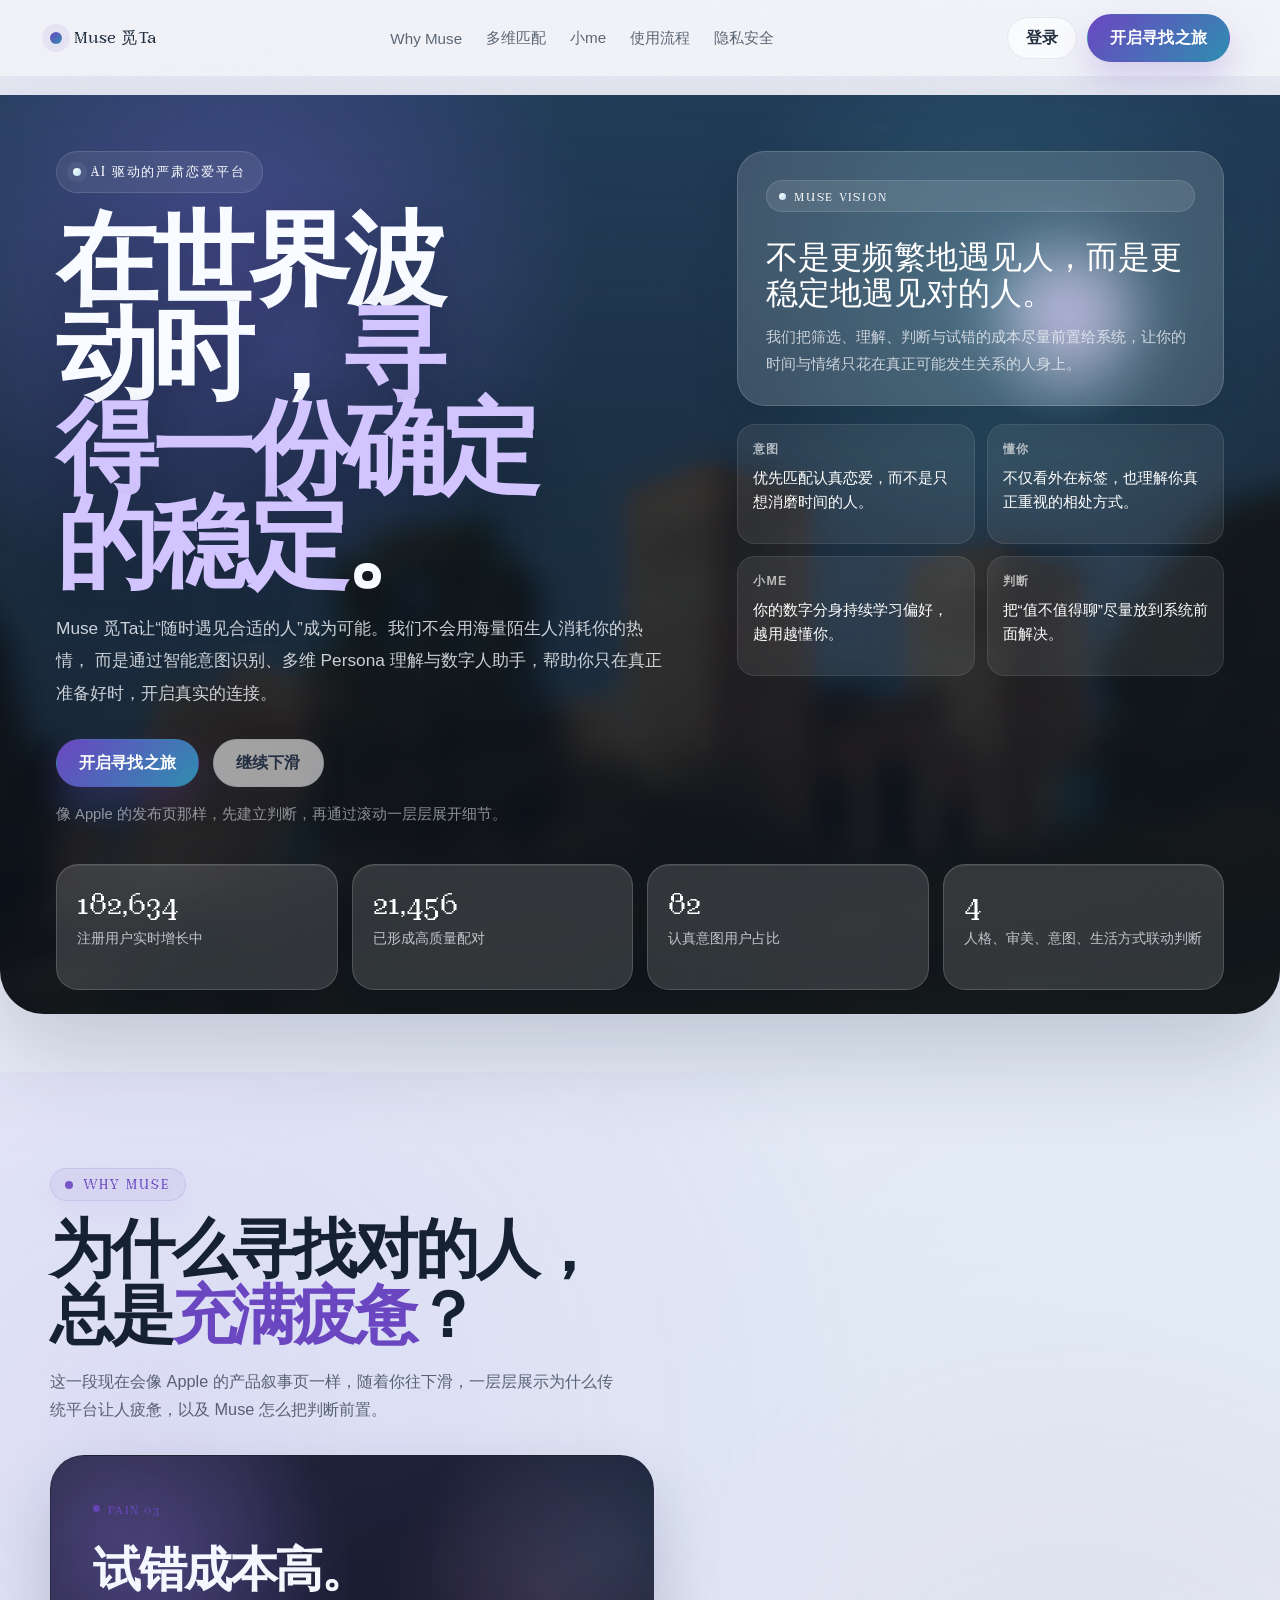
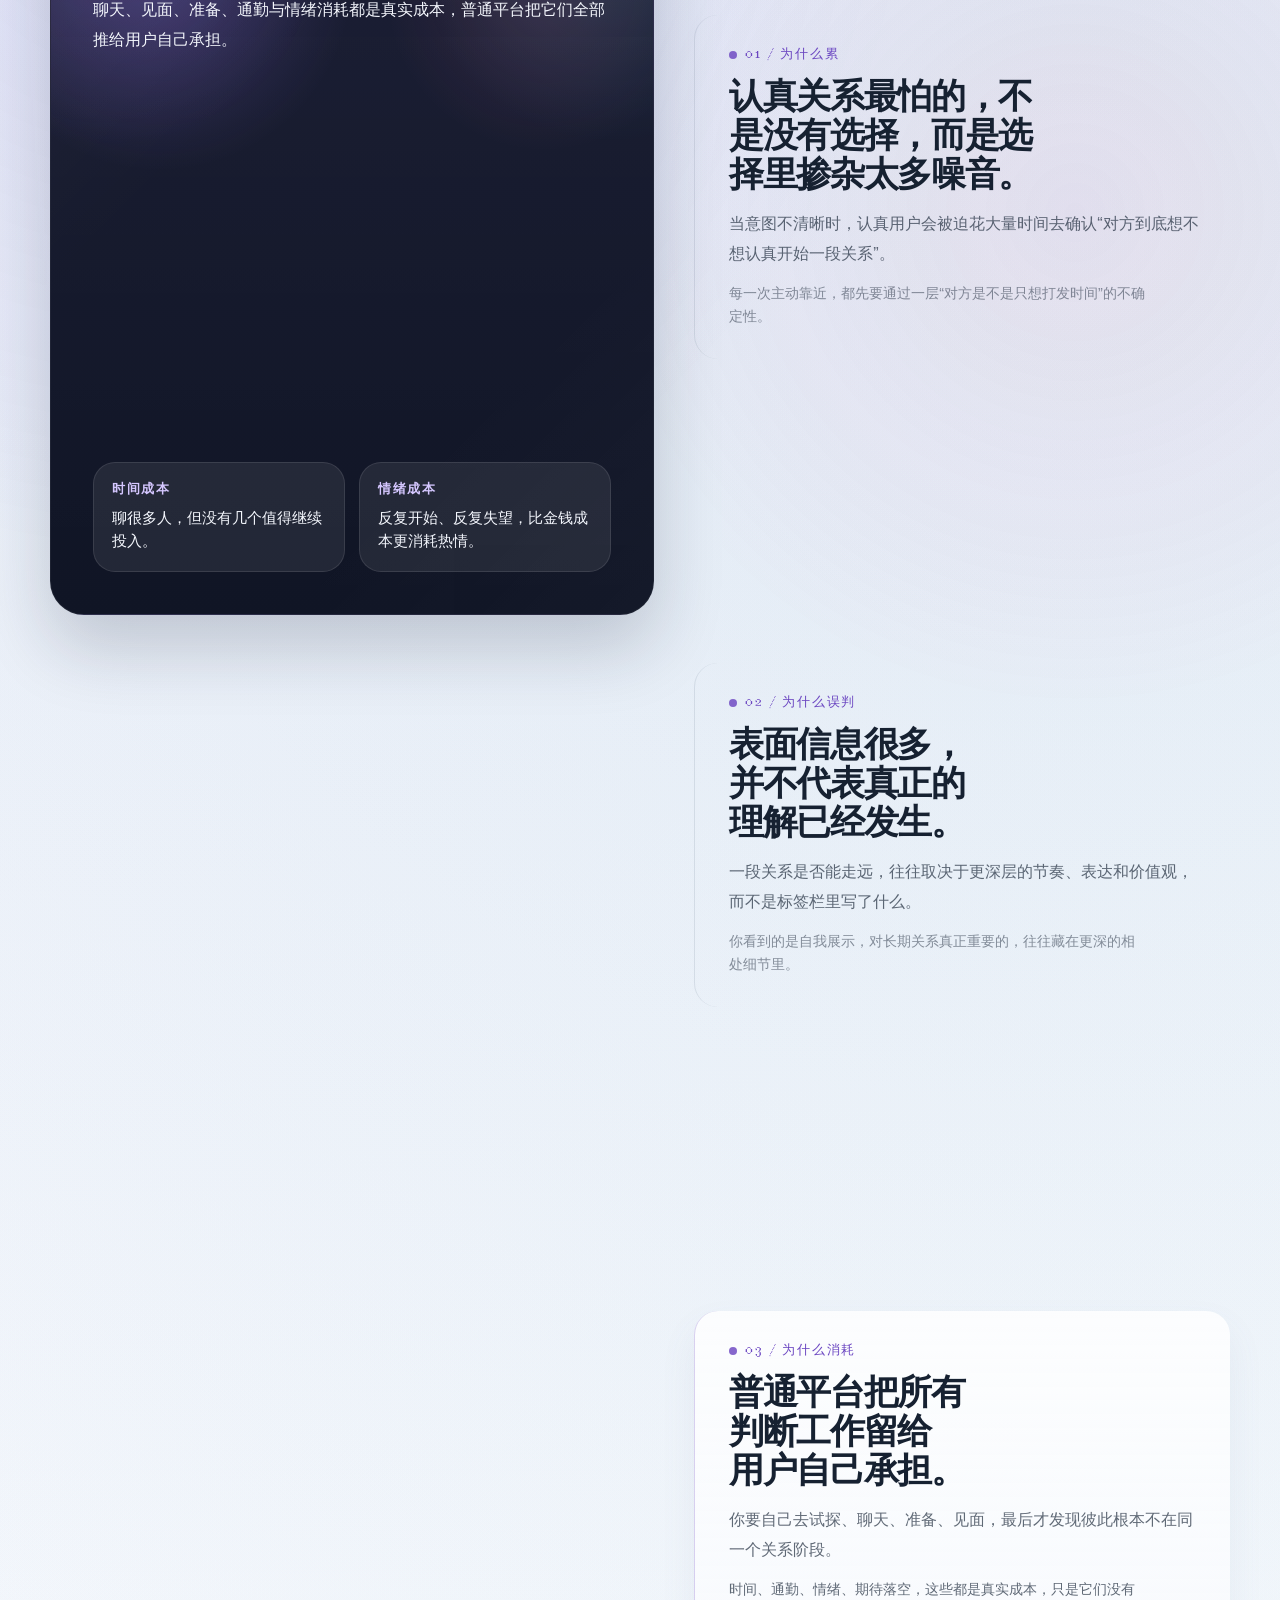
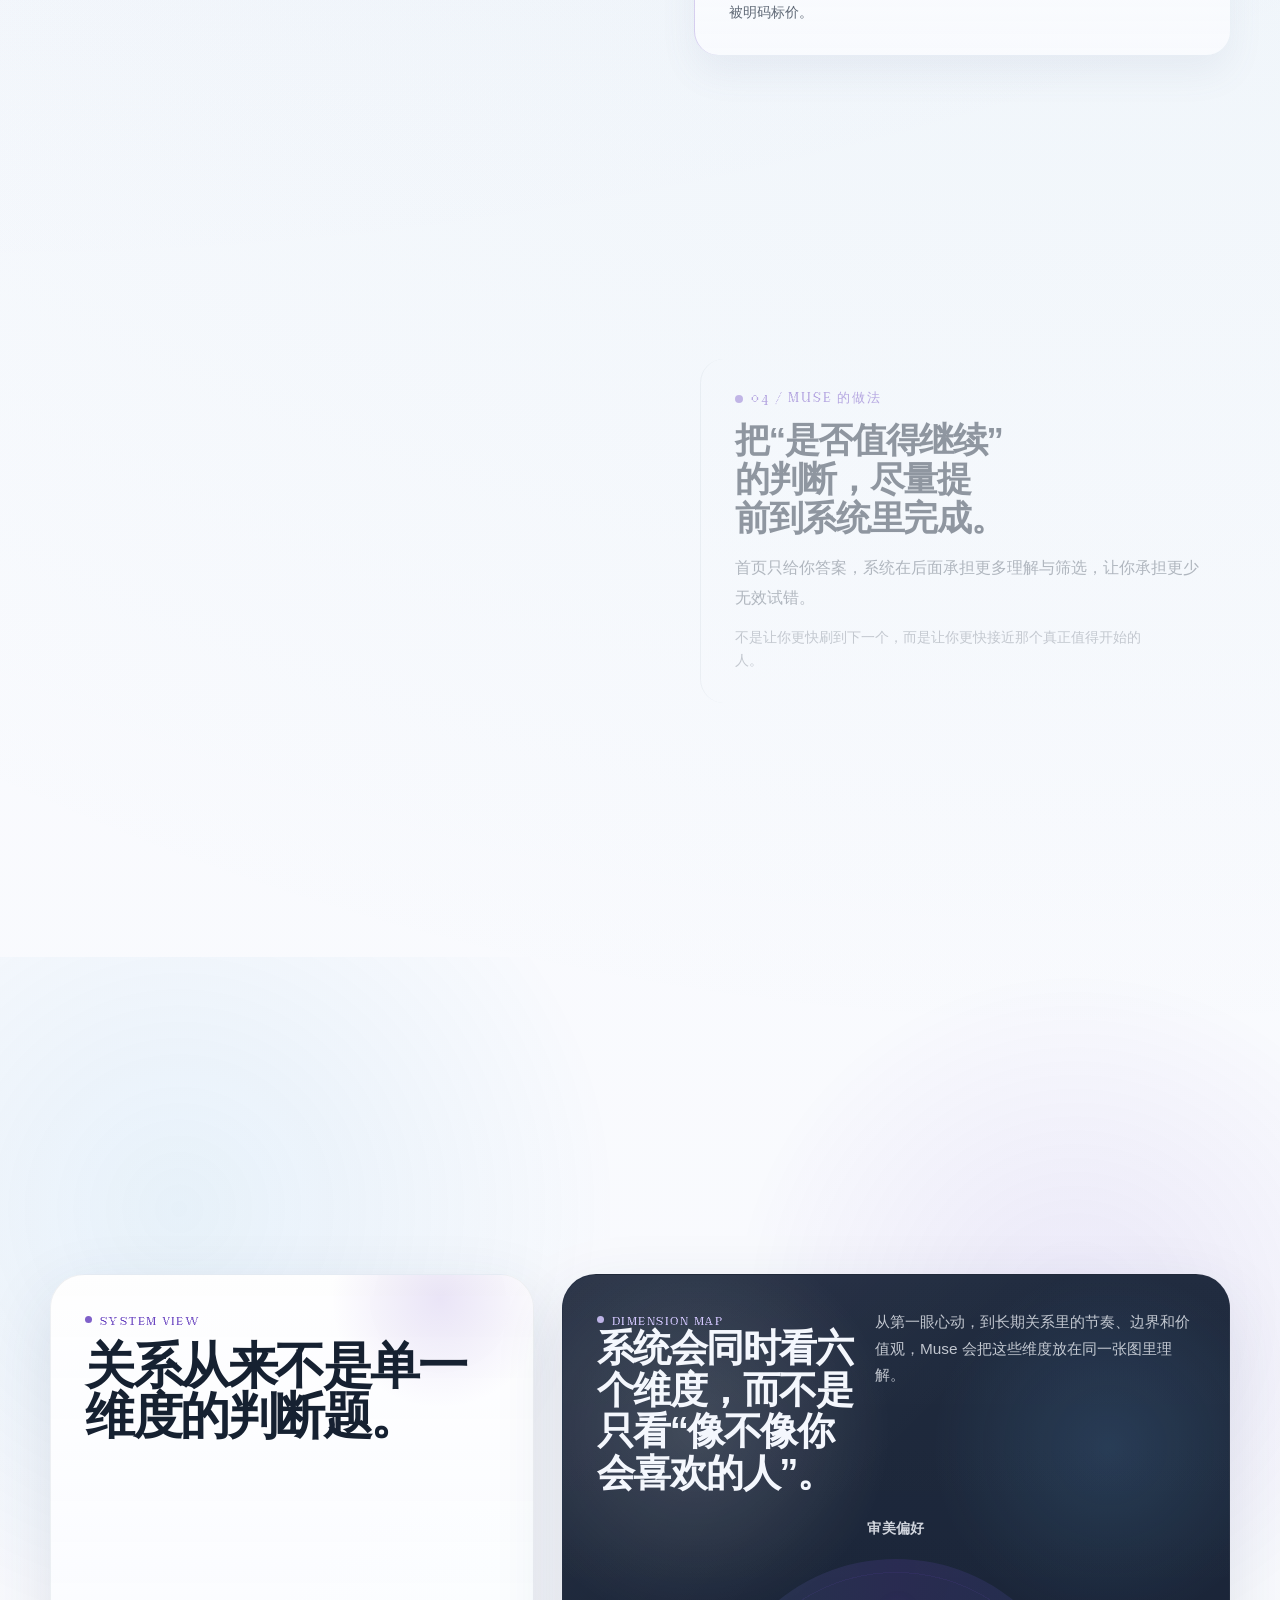
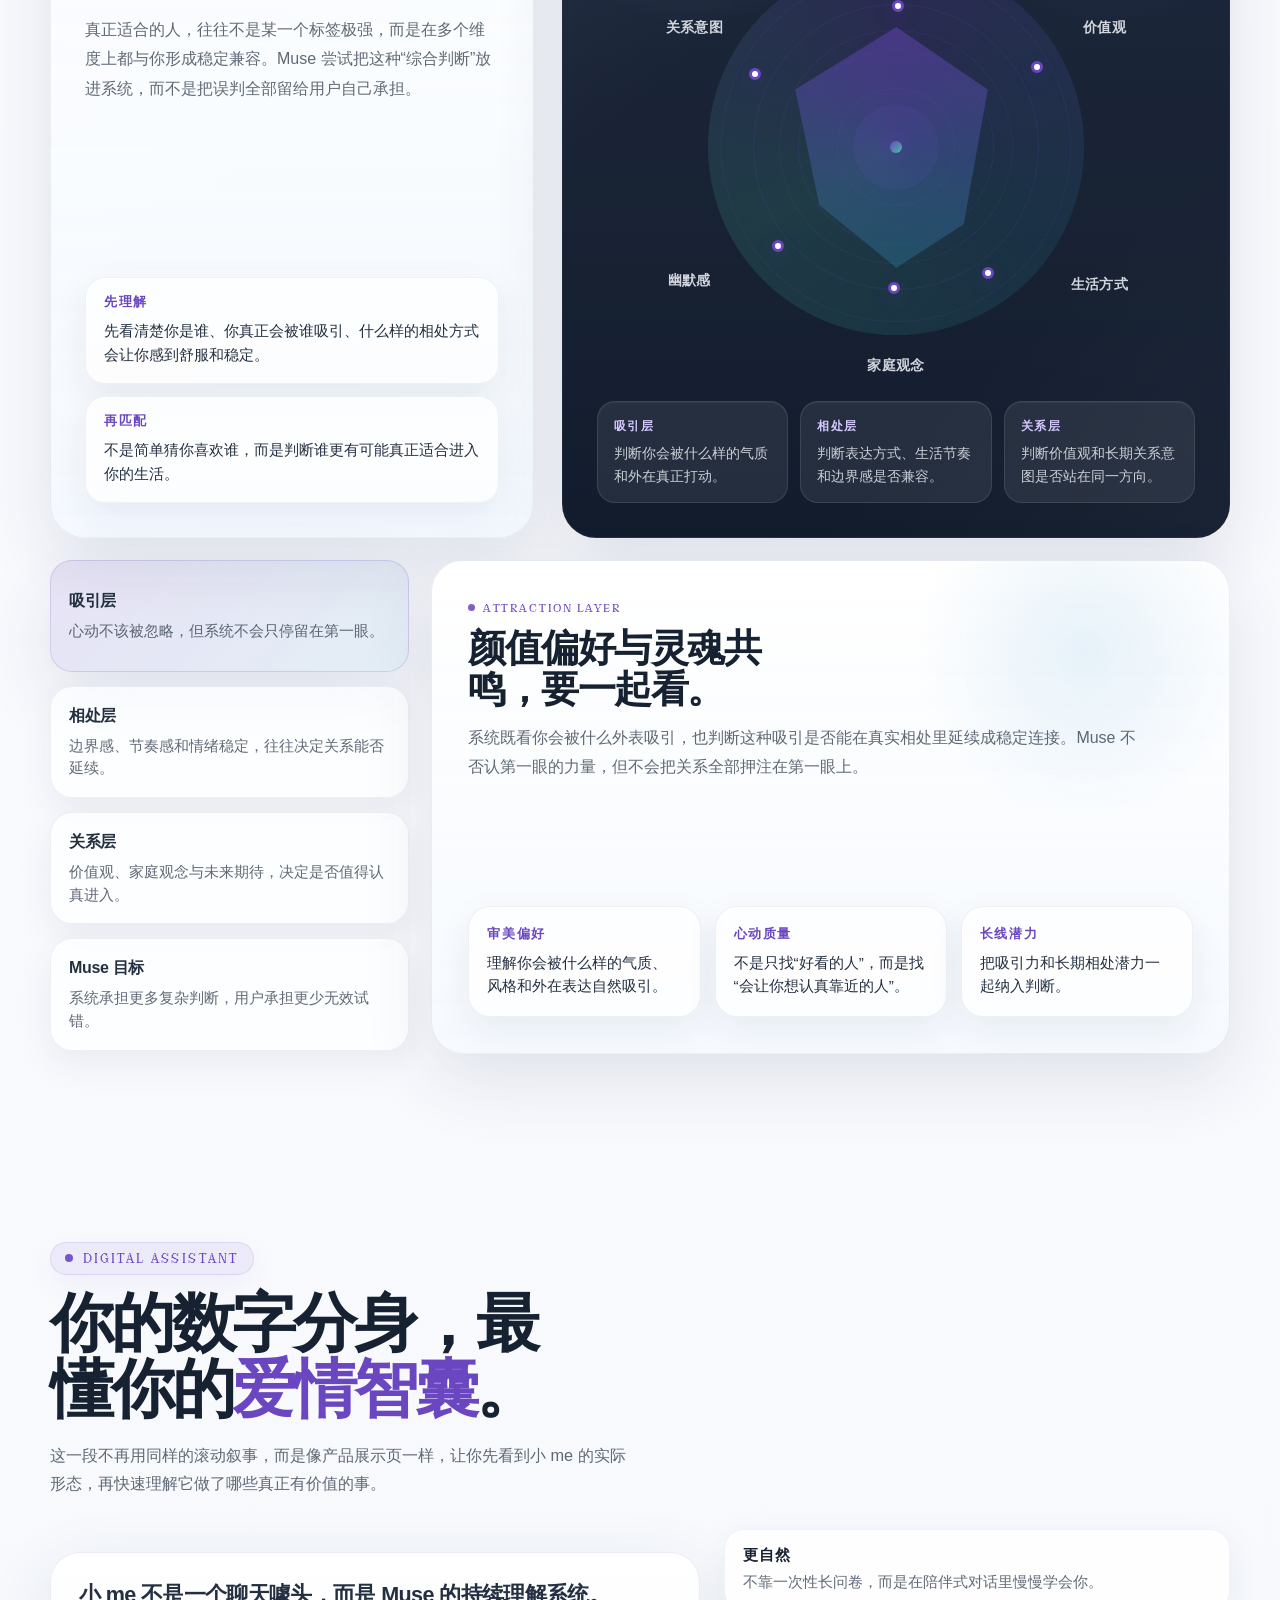
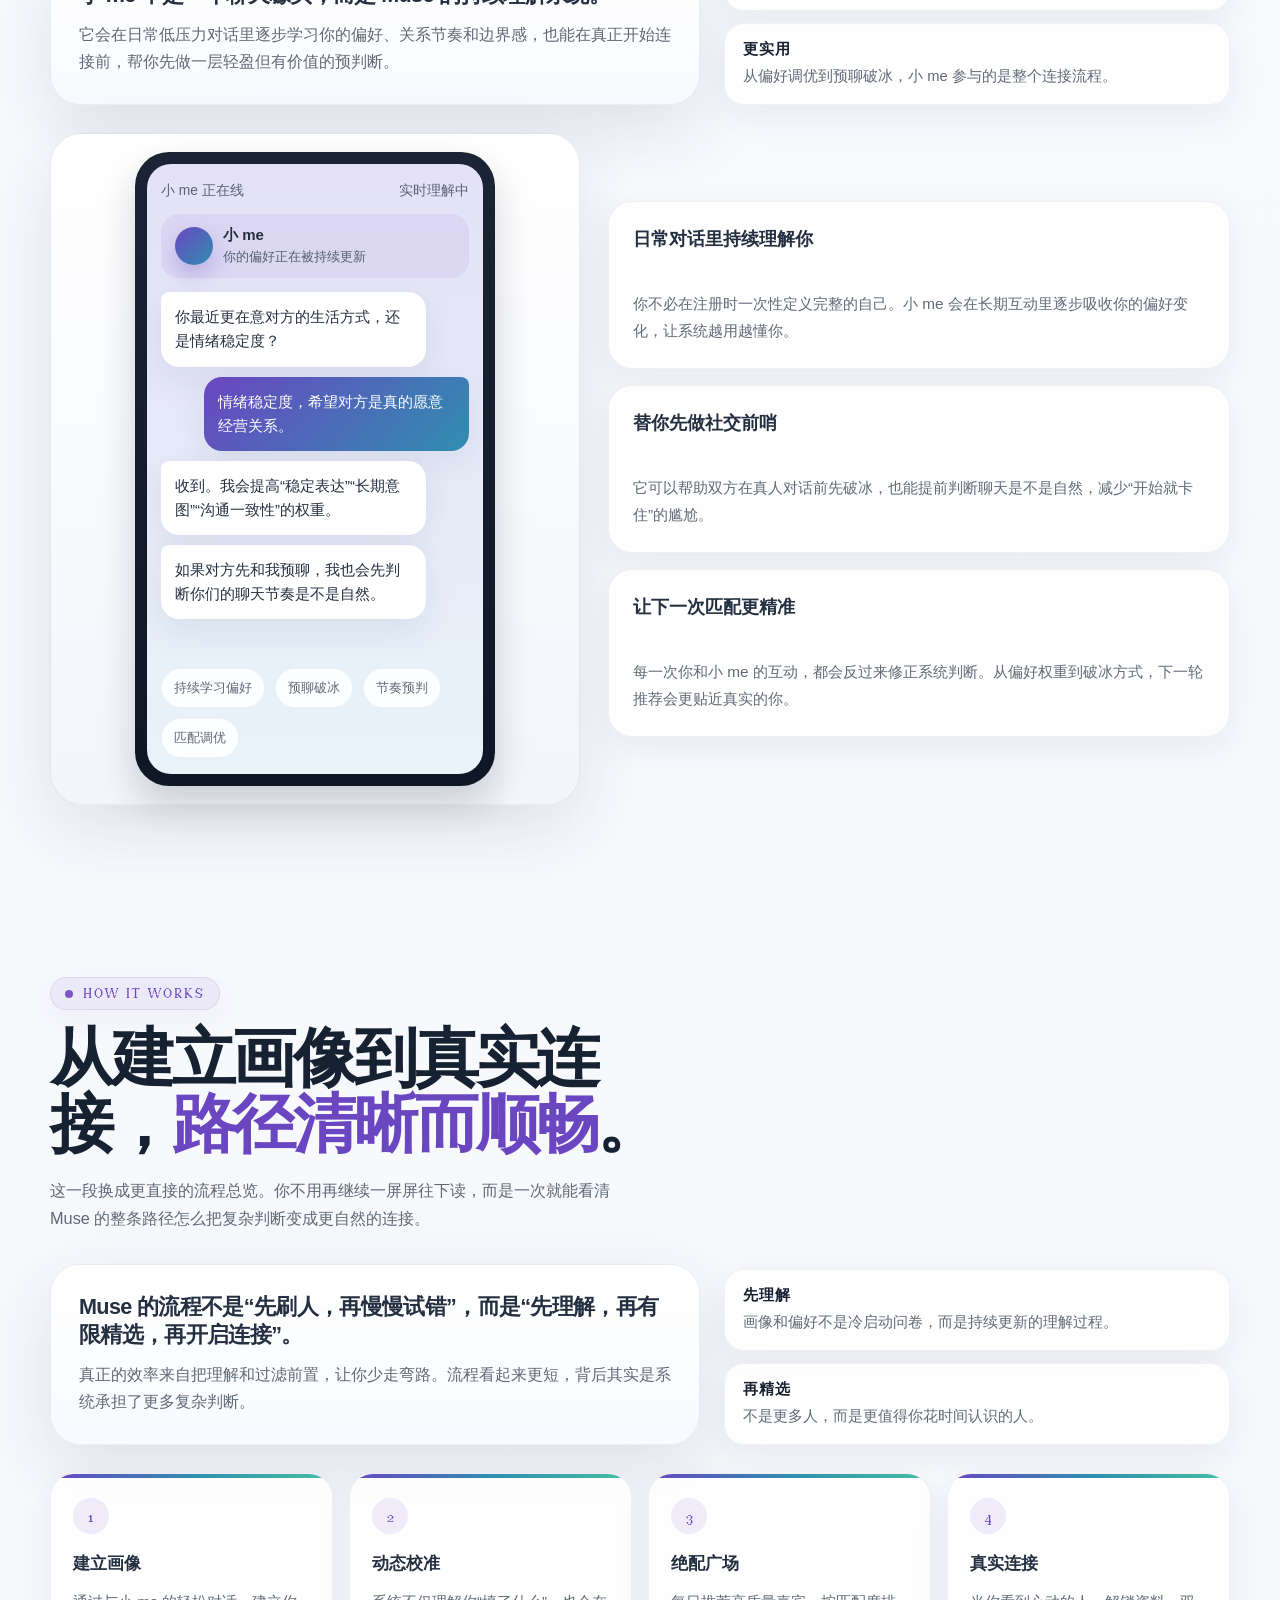
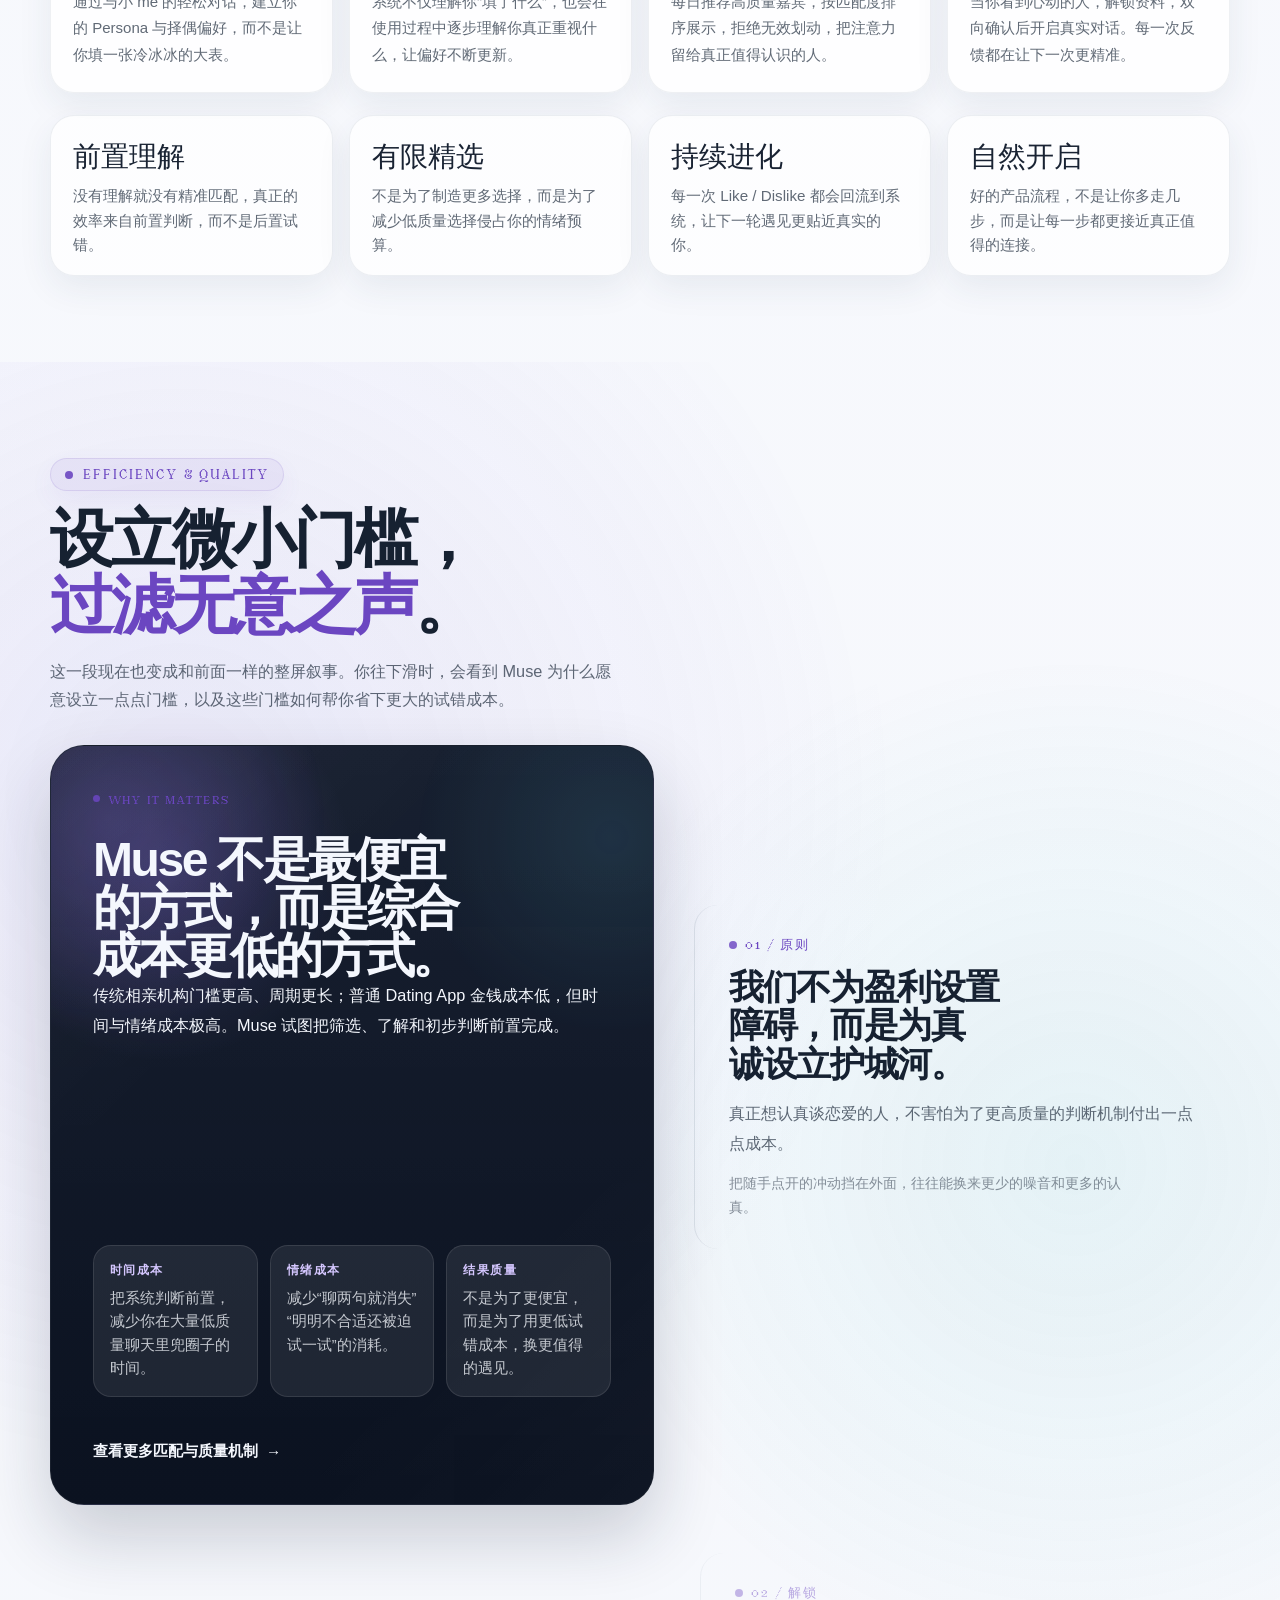
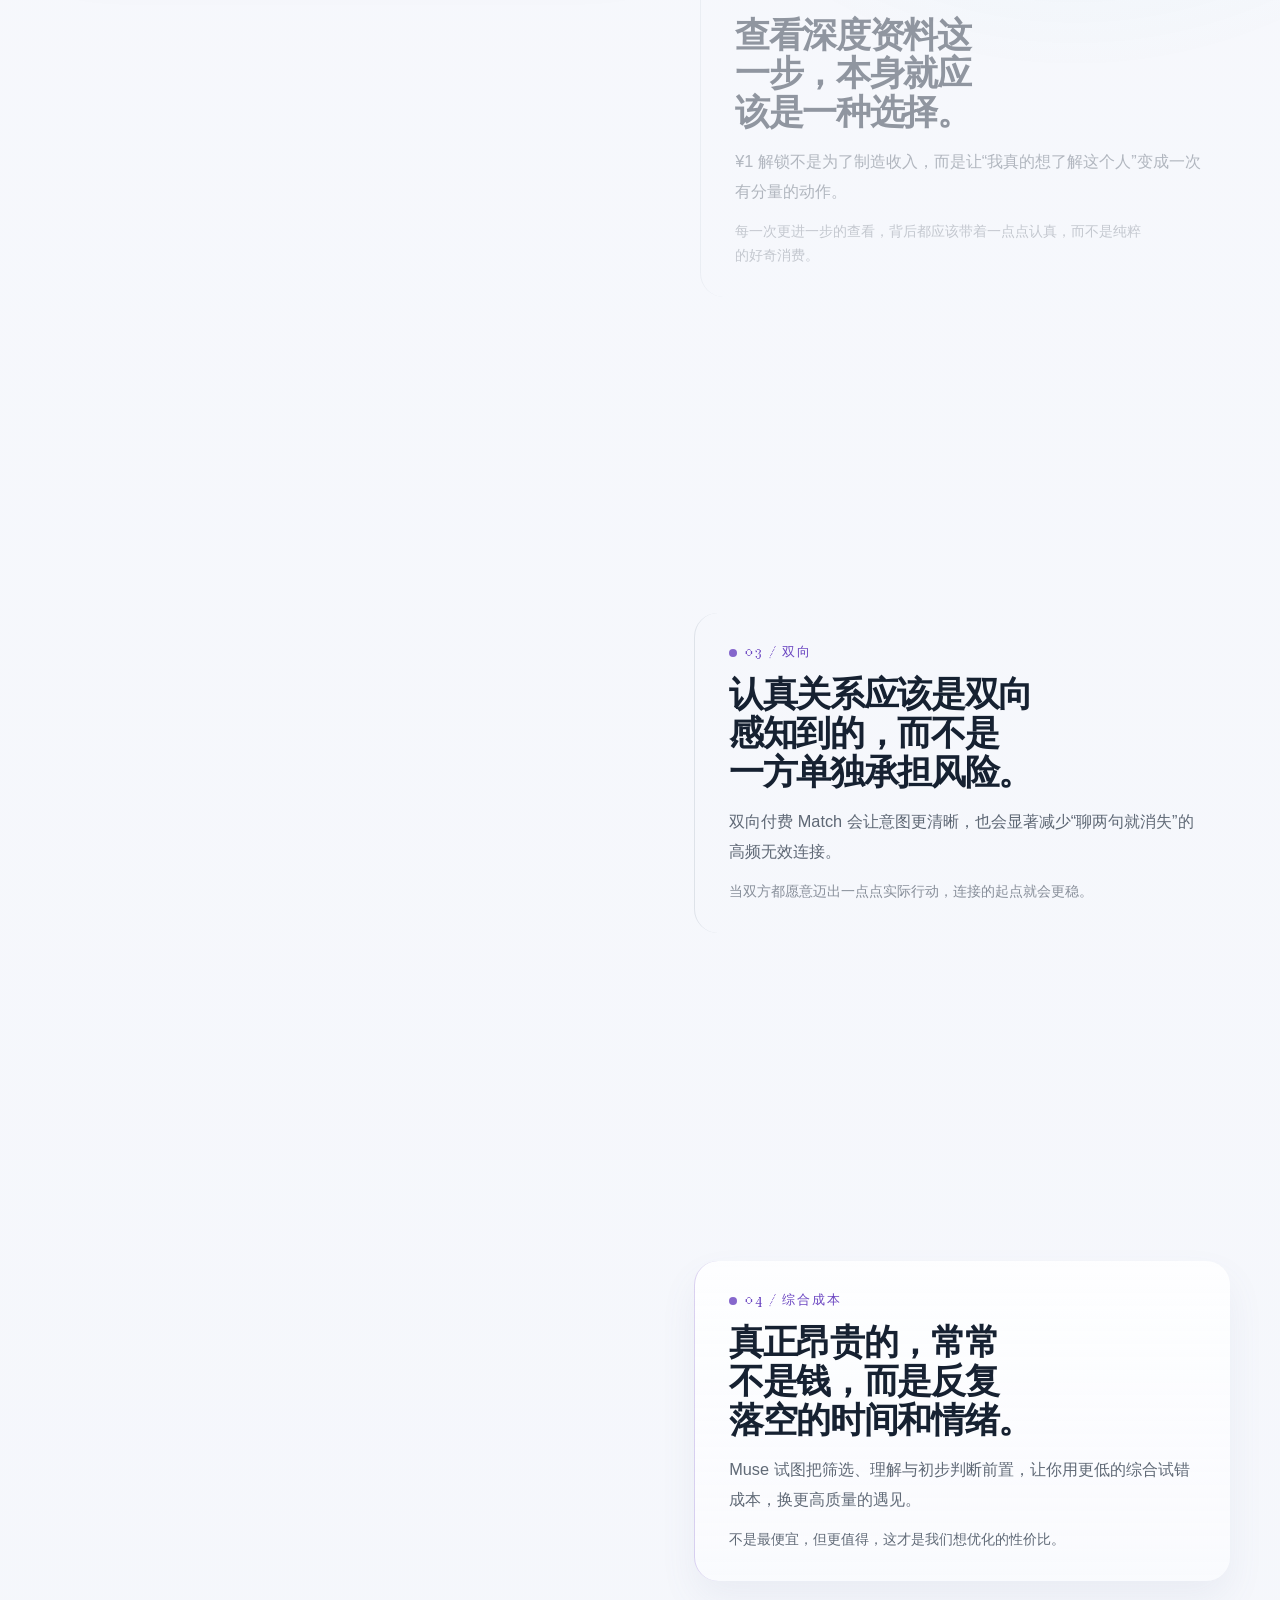
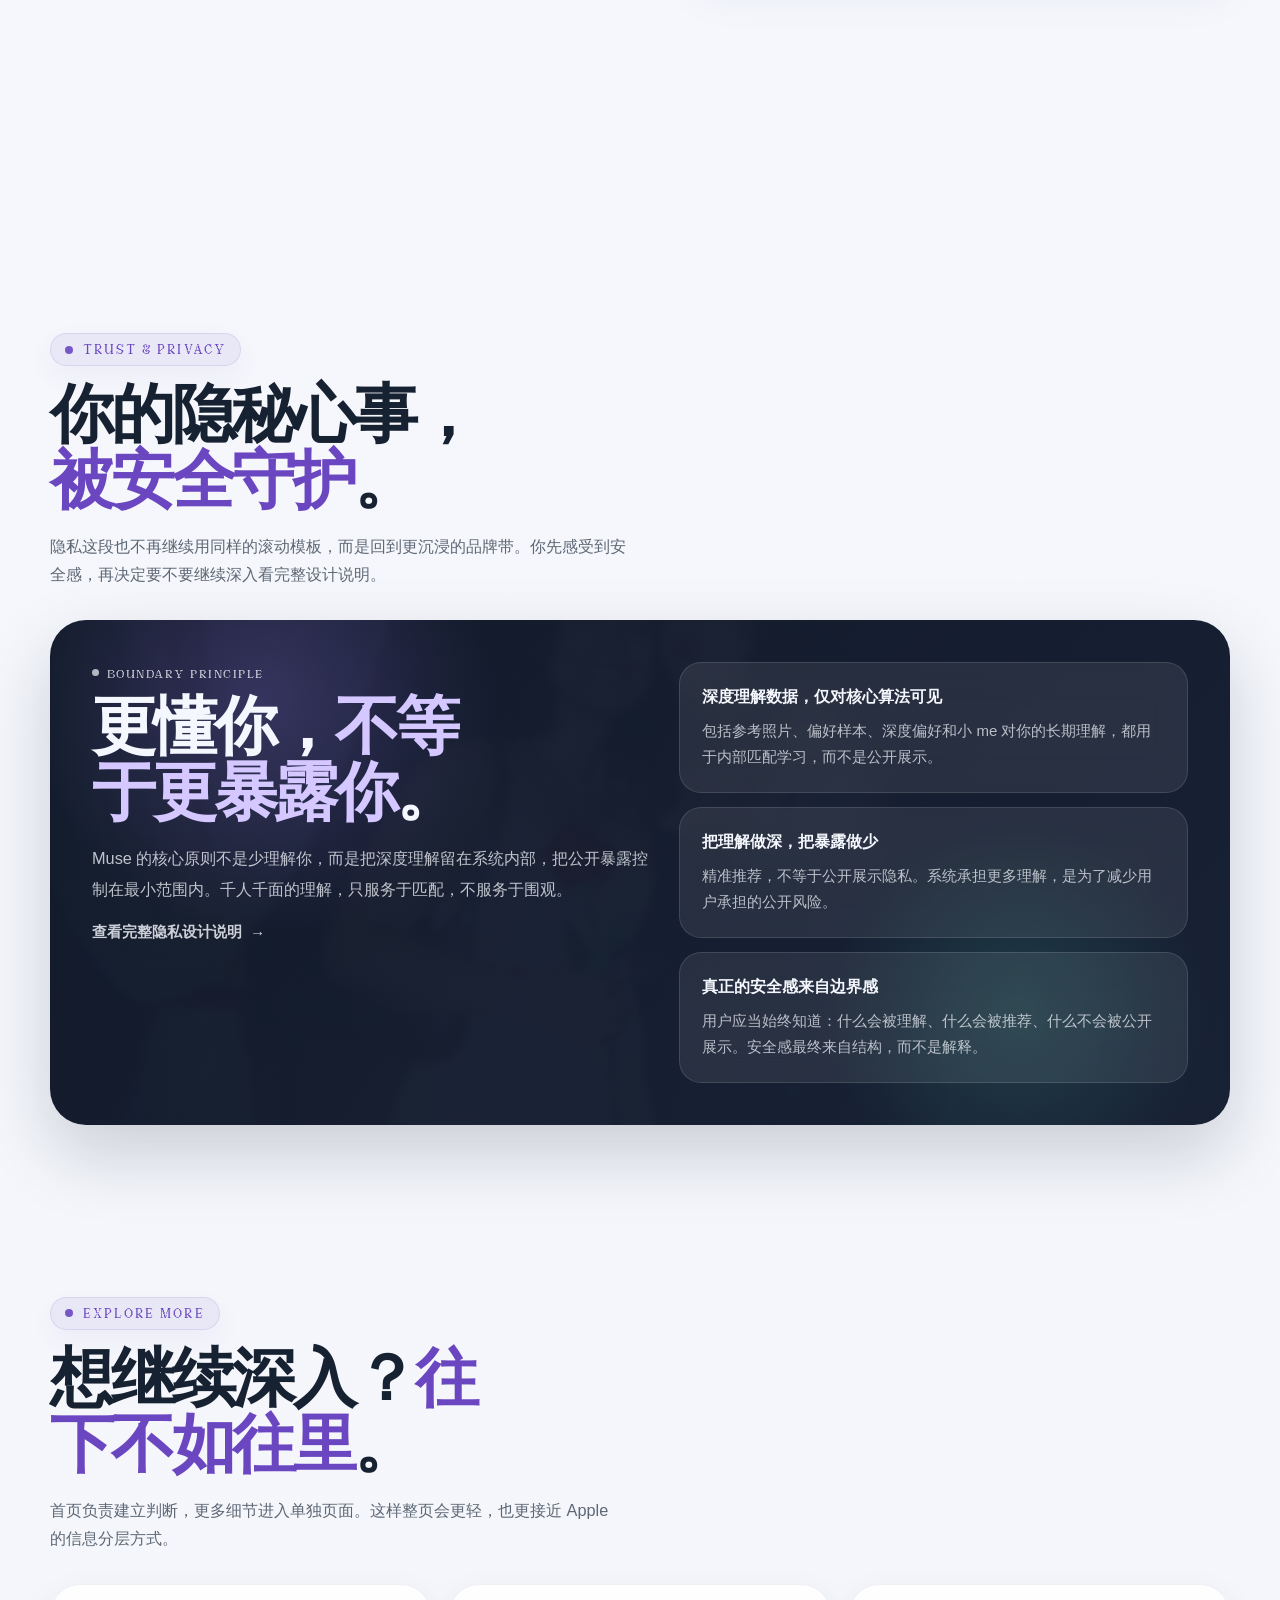
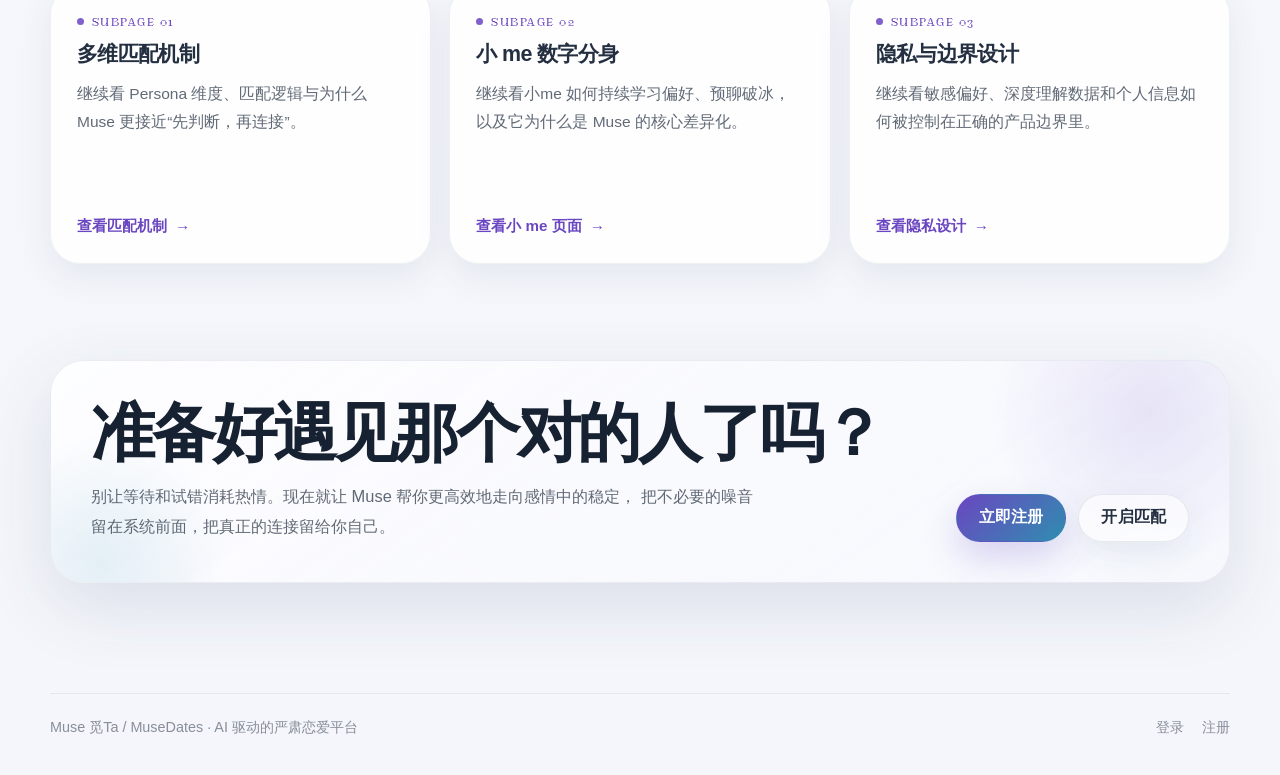
==== commit e5fb99da: "Refine Muse landing page experience" ====
--- a/index.html
+++ b/index.html
@@ -3,28 +3,13 @@
 <head>
   <meta charset="UTF-8" />
   <meta name="viewport" content="width=device-width, initial-scale=1.0" />
-  <title>Muse 觅Ta | 每周三，收到更合适的人</title>
+  <meta name="theme-color" content="#f6f7fb" />
+  <title>Muse 觅Ta | AI 驱动的严肃恋爱平台</title>
   <meta
     name="description"
-    content="Muse 觅Ta用 AI 帮你提前做掉筛选工作，每周三送达一位更认真、更合适的匹配。"
+    content="Muse 觅Ta是一个 AI 驱动的严肃恋爱平台，用多维 Persona、意图识别与数字人助手，帮你更高效地遇见真正合适的人。"
   />
   <style>
-    @font-face {
-      font-family: "Spencer";
-      src: url("./assets/fonts/Spencer-Regular.woff") format("woff");
-      font-display: swap;
-      font-weight: 400;
-      font-style: normal;
-    }
-
-    @font-face {
-      font-family: "Ma Shan Zheng";
-      src: url("./assets/fonts/MaShanZheng-Regular.ttf") format("truetype");
-      font-display: swap;
-      font-weight: 400;
-      font-style: normal;
-    }
-
     @font-face {
       font-family: "Argent Pixel";
       src: url("./assets/fonts/ArgentPixel-Regular.woff2") format("woff2");
@@ -41,44 +26,60 @@
       font-style: italic;
     }
 
-    *, *::before, *::after {
+    :root {
+      --bg: #f6f7fb;
+      --bg-soft: #edf1f7;
+      --surface: rgba(255, 255, 255, 0.82);
+      --surface-strong: rgba(255, 255, 255, 0.92);
+      --surface-dark: #0f1726;
+      --text: #243041;
+      --text-soft: rgba(36, 48, 65, 0.72);
+      --text-faint: rgba(36, 48, 65, 0.52);
+      --line: rgba(83, 98, 124, 0.16);
+      --brand: #6b46c1;
+      --brand-soft: #8767d9;
+      --accent: #2f8eb0;
+      --mint: #46bfa3;
+      --shadow: 0 24px 70px rgba(43, 61, 91, 0.12);
+      --shadow-soft: 0 12px 34px rgba(43, 61, 91, 0.08);
+      --radius-xl: 34px;
+      --radius-lg: 24px;
+      --radius-md: 18px;
+      --max: 1180px;
+    }
+
+    * {
       box-sizing: border-box;
       margin: 0;
       padding: 0;
     }
 
-    :root {
-      --bg: #081721;
-      --pink: #f748b1;
-      --pink-2: #ff2cab;
-      --white: #f7f7f2;
-      --white-soft: rgba(247, 247, 242, 0.78);
-      --line: rgba(255, 255, 255, 0.14);
-      --glass: rgba(255, 255, 255, 0.10);
-      --glass-hover: rgba(255, 255, 255, 0.18);
-      --shadow: 0 18px 48px rgba(0, 0, 0, 0.28);
-      --max: 1160px;
-      --hero-scale: 1;
-    }
-
     html {
       scroll-behavior: smooth;
+      background: var(--bg);
     }
 
     body {
-      margin: 0;
       min-height: 100vh;
-      background: var(--bg);
-      color: var(--white);
-      font-family: Helvetica, Arial, sans-serif;
+      background:
+        radial-gradient(circle at top left, rgba(107, 70, 193, 0.08), transparent 26%),
+        radial-gradient(circle at 85% 12%, rgba(47, 142, 176, 0.11), transparent 22%),
+        linear-gradient(180deg, #fbfcff 0%, #f4f6fb 100%);
+      color: var(--text);
+      font-family: "PingFang SC", "Noto Sans SC", "Helvetica Neue", Arial, sans-serif;
       -webkit-font-smoothing: antialiased;
-      -moz-osx-font-smoothing: grayscale;
       text-rendering: optimizeLegibility;
+      overflow-x: hidden;
     }
 
     a {
       color: inherit;
       text-decoration: none;
+    }
+
+    img {
+      display: block;
+      max-width: 100%;
     }
 
     button {
@@ -89,1351 +90,4037 @@
       cursor: pointer;
     }
 
-    img {
-      display: block;
-      max-width: 100%;
-      height: auto;
-    }
-
-    .page {
+    .page-shell {
       position: relative;
-      background: var(--bg);
-      overflow-x: hidden;
-    }
-
-    .site-header {
+      isolation: isolate;
+    }
+
+    .noise-layer {
       position: fixed;
+      inset: 0;
+      pointer-events: none;
+      opacity: 0.3;
+      mix-blend-mode: soft-light;
+      background-image:
+        url("data:image/svg+xml,%3Csvg xmlns='http://www.w3.org/2000/svg' viewBox='0 0 240 240'%3E%3Cfilter id='n'%3E%3CfeTurbulence type='fractalNoise' baseFrequency='0.9' numOctaves='2' stitchTiles='stitch'/%3E%3C/filter%3E%3Crect width='240' height='240' filter='url(%23n)' opacity='0.55'/%3E%3C/svg%3E");
+      background-size: 220px 220px;
+      z-index: 1;
+    }
+
+    .site-nav {
+      position: sticky;
       top: 0;
-      left: 0;
-      right: 0;
-      z-index: 50;
-      display: grid;
-      grid-template-columns: 1fr auto;
-      align-items: center;
-      gap: 16px;
-      padding: 22px 24px;
-      transition: background 0.3s ease, backdrop-filter 0.3s ease, padding 0.3s ease;
-      background: transparent;
-      backdrop-filter: none;
-    }
-
-    .site-header.is-scrolled {
-      padding-top: 16px;
-      padding-bottom: 16px;
-      background: rgba(8, 23, 33, 0.42);
-      backdrop-filter: blur(16px);
-    }
-
-    .brand {
-      width: fit-content;
-      font-family: "Argent Pixel", monospace;
-      font-size: 22px;
-      letter-spacing: 0.04em;
-      color: var(--white);
-    }
-
-    .header-actions {
+      z-index: 40;
+      backdrop-filter: blur(18px);
+      -webkit-backdrop-filter: blur(18px);
+      background: rgba(246, 247, 251, 0.72);
+      border-bottom: 1px solid rgba(83, 98, 124, 0.08);
+    }
+
+    .nav-inner {
+      width: min(var(--max), calc(100vw - 36px));
+      margin: 0 auto;
+      min-height: 76px;
       display: flex;
       align-items: center;
-      gap: 8px;
-      flex-wrap: nowrap;
-    }
-
-    .glass-btn {
-      position: relative;
+      justify-content: space-between;
+      gap: 20px;
+    }
+
+    .brand {
+      display: inline-flex;
+      align-items: center;
+      gap: 12px;
+      font-family: "Argent Pixel", Georgia, serif;
+      color: var(--text);
+      letter-spacing: 0.03em;
+      font-size: 1rem;
+    }
+
+    .brand-dot {
+      width: 12px;
+      height: 12px;
+      border-radius: 50%;
+      background: linear-gradient(135deg, var(--brand), var(--accent));
+      box-shadow: 0 0 0 8px rgba(107, 70, 193, 0.08);
+    }
+
+    .nav-links {
+      display: flex;
+      align-items: center;
+      gap: 24px;
+      color: var(--text-soft);
+      font-size: 0.95rem;
+    }
+
+    .nav-links a {
+      transition: color 0.2s ease;
+    }
+
+    .nav-links a:hover {
+      color: var(--text);
+    }
+
+    .nav-actions {
+      display: flex;
+      align-items: center;
+      gap: 10px;
+      flex-shrink: 0;
+    }
+
+    .btn {
       display: inline-flex;
       align-items: center;
       justify-content: center;
       gap: 8px;
-      min-height: 40px;
-      padding: 0 16px;
+      min-height: 48px;
+      padding: 0 22px;
       border-radius: 999px;
-      background: var(--glass);
-      color: var(--white);
-      box-shadow: inset 0 0 8px rgba(255, 255, 255, 0.15);
-      backdrop-filter: blur(12px);
-      transition: background 0.24s ease, opacity 0.24s ease, transform 0.24s ease;
+      border: 1px solid transparent;
+      transition: transform 0.22s ease, box-shadow 0.22s ease, background 0.22s ease, color 0.22s ease;
+      white-space: nowrap;
+      font-weight: 600;
+      letter-spacing: 0.01em;
+    }
+
+    .btn:hover {
+      transform: translateY(-1px);
+    }
+
+    .btn-primary {
+      background: linear-gradient(135deg, var(--brand), var(--accent));
+      color: #fff;
+      box-shadow: 0 16px 34px rgba(107, 70, 193, 0.22);
+    }
+
+    .btn-primary:hover {
+      box-shadow: 0 20px 38px rgba(107, 70, 193, 0.28);
+    }
+
+    .btn-secondary {
+      background: rgba(255, 255, 255, 0.58);
+      color: var(--text);
+      border-color: rgba(83, 98, 124, 0.12);
+      box-shadow: var(--shadow-soft);
+    }
+
+    .btn-ghost {
+      min-height: 42px;
+      padding: 0 18px;
+      background: rgba(255, 255, 255, 0.62);
+      color: var(--text);
+      border-color: rgba(83, 98, 124, 0.12);
+    }
+
+    main {
+      position: relative;
+      z-index: 2;
+    }
+
+    section {
+      position: relative;
+    }
+
+    .container {
+      width: min(var(--max), calc(100vw - 36px));
+      margin: 0 auto;
+    }
+
+    .hero {
+      padding: 0 0 72px;
+    }
+
+    .hero .container {
+      width: 100%;
+    }
+
+    .hero-stage {
+      position: relative;
+      min-height: calc(100svh - 76px);
+      border-radius: 0 0 44px 44px;
       overflow: hidden;
-      white-space: nowrap;
-      font-size: 14px;
-      font-weight: 600;
-    }
-
-    .glass-btn::before {
+      background:
+        linear-gradient(180deg, rgba(10, 15, 24, 0.28) 0%, rgba(10, 15, 24, 0.64) 100%),
+        url("./images/home/group1-bg.jpg") center/cover no-repeat;
+      box-shadow: 0 40px 90px rgba(31, 42, 68, 0.18);
+      isolation: isolate;
+    }
+
+    .hero-stage::before {
       content: "";
       position: absolute;
       inset: 0;
-      border-radius: inherit;
-      pointer-events: none;
-      padding: 1px;
       background:
-        linear-gradient(165deg, rgba(255, 255, 255, 0.18) 0%, rgba(255, 255, 255, 0.06) 100%),
-        linear-gradient(165deg, rgba(255, 255, 255, 0.75) 0%, rgba(255, 255, 255, 0.18) 24%, rgba(255, 255, 255, 0) 56%);
-      -webkit-mask:
-        linear-gradient(#fff 0 0) content-box,
-        linear-gradient(#fff 0 0);
-      -webkit-mask-composite: xor;
-      mask:
-        linear-gradient(#fff 0 0) content-box,
-        linear-gradient(#fff 0 0);
-      mask-composite: exclude;
-    }
-
-    .glass-btn:hover {
-      background: var(--glass-hover);
-      transform: translateY(-1px);
-    }
-
-    .hero {
+        radial-gradient(circle at 18% 18%, rgba(141, 107, 255, 0.32), transparent 28%),
+        radial-gradient(circle at 78% 22%, rgba(86, 188, 213, 0.24), transparent 24%),
+        linear-gradient(180deg, rgba(9, 12, 20, 0.08), rgba(9, 12, 20, 0.36));
+      z-index: 0;
+    }
+
+    .hero-orb,
+    .hero-orb::after {
+      position: absolute;
+      border-radius: 50%;
+      filter: blur(0.2px);
+    }
+
+    .hero-orb {
+      width: 220px;
+      height: 220px;
+      right: 8%;
+      top: 12%;
+      background: radial-gradient(circle, rgba(255, 255, 255, 0.9), rgba(170, 209, 255, 0.16) 52%, transparent 72%);
+      opacity: 0.92;
+      z-index: 0;
+      animation: floatOrb 10s ease-in-out infinite;
+    }
+
+    .hero-orb::after {
+      content: "";
+      inset: 20%;
+      background: radial-gradient(circle, rgba(135, 103, 217, 0.44), transparent 72%);
+    }
+
+    .hero-stage-grid {
       position: relative;
-      min-height: 100dvh;
-      overflow: visible;
-      isolation: isolate;
-    }
-
-    .hero-stage {
-      position: sticky;
-      top: 0;
-      height: 100dvh;
-      overflow: hidden;
-      margin-bottom: -100dvh;
-      z-index: 0;
-    }
-
-    .panel-stage,
-    .footer-stage {
+      z-index: 1;
+      min-height: inherit;
+      padding: 56px;
+      padding-bottom: 190px;
+      display: grid;
+      grid-template-columns: minmax(0, 1.14fr) minmax(400px, 0.86fr);
+      gap: 36px;
+      align-items: end;
+    }
+
+    .hero-copy {
+      max-width: 780px;
+      padding-right: 10px;
+    }
+
+    .hero-title {
+      max-width: 9.5ch;
+      font-size: clamp(4.4rem, 8.6vw, 7.8rem);
+      line-height: 0.92;
+      letter-spacing: -0.06em;
+      font-weight: 700;
+      color: #f8fbff;
+      text-wrap: balance;
+      text-shadow: 0 16px 42px rgba(7, 14, 26, 0.28);
+    }
+
+    .hero-title em {
+      font-style: normal;
+      color: #d2c4ff;
+    }
+
+    .hero-subtitle {
+      margin-top: 24px;
+      max-width: 42rem;
+      font-size: 1.12rem;
+      line-height: 1.92;
+      color: rgba(244, 247, 253, 0.82);
+      text-wrap: pretty;
+    }
+
+    .hero-note {
+      margin-top: 18px;
+      color: rgba(244, 247, 253, 0.54);
+      font-size: 0.92rem;
+    }
+
+    .hero-side {
+      display: grid;
+      grid-template-rows: auto auto;
+      gap: 18px;
+      justify-items: stretch;
+      align-self: start;
+    }
+
+    .hero-callout {
+      border-radius: 28px;
+      padding: 28px;
+      background: rgba(255, 255, 255, 0.14);
+      border: 1px solid rgba(255, 255, 255, 0.16);
+      backdrop-filter: blur(22px);
+      -webkit-backdrop-filter: blur(22px);
+      color: #fff;
+      box-shadow: 0 20px 42px rgba(7, 14, 26, 0.18);
+      display: flex;
+      flex-direction: column;
+      justify-content: flex-start;
+    }
+
+    .hero-callout h3 {
+      margin-top: 14px;
+      font-size: clamp(1.42rem, 3vw, 2rem);
+      line-height: 1.14;
+      font-family: "Argent Pixel", Georgia, serif;
+      font-weight: 400;
+    }
+
+    .hero-callout p {
+      margin-top: 12px;
+      color: rgba(244, 247, 253, 0.76);
+      line-height: 1.76;
+      font-size: 0.96rem;
+    }
+
+    .hero-callout-grid {
+      display: grid;
+      grid-template-columns: repeat(2, minmax(0, 1fr));
+      gap: 12px;
+    }
+
+    .hero-chip {
+      padding: 16px 15px;
+      border-radius: 18px;
+      background: rgba(255, 255, 255, 0.08);
+      border: 1px solid rgba(255, 255, 255, 0.09);
+      min-height: 120px;
+    }
+
+    .hero-chip strong {
+      display: block;
+      margin-bottom: 8px;
+      color: rgba(255, 255, 255, 0.66);
+      font-size: 0.78rem;
+      letter-spacing: 0.1em;
+      text-transform: uppercase;
+    }
+
+    .hero-chip span {
+      display: block;
+      color: #fff;
+      line-height: 1.54;
+      font-size: 0.96rem;
+    }
+
+    .hero-metric-strip {
+      position: absolute;
+      left: 56px;
+      right: 56px;
+      bottom: 24px;
+      z-index: 1;
+      display: grid;
+      grid-template-columns: repeat(4, minmax(0, 1fr));
+      gap: 14px;
+    }
+
+    .hero-metric {
+      padding: 20px 20px 18px;
+      border-radius: 22px;
+      background: rgba(255, 255, 255, 0.14);
+      border: 1px solid rgba(255, 255, 255, 0.16);
+      backdrop-filter: blur(20px);
+      -webkit-backdrop-filter: blur(20px);
+      box-shadow: inset 0 1px 0 rgba(255, 255, 255, 0.08);
+      color: #f3f6fb;
+      min-height: 126px;
+    }
+
+    .hero-metric strong {
+      display: block;
+      margin-bottom: 8px;
+      color: #fff;
+      font-family: "Argent Pixel", Georgia, serif;
+      font-size: clamp(1.34rem, 2.4vw, 1.9rem);
+      font-weight: 400;
+    }
+
+    .hero-metric span {
+      display: block;
+      color: rgba(244, 247, 253, 0.74);
+      font-size: 0.9rem;
+      line-height: 1.52;
+    }
+
+    .story-section {
+      padding: 96px 0 102px;
       position: relative;
-      min-height: 100dvh;
-      overflow: visible;
-      isolation: isolate;
-    }
-
-    .cover-group {
-      position: relative;
-      min-height: 100dvh;
-      overflow: visible;
-      isolation: isolate;
-    }
-
-    .cover-stage {
-      position: sticky;
-      top: 0;
-      height: 100dvh;
-      margin-bottom: -100dvh;
-      overflow: hidden;
-      z-index: 1;
-    }
-
-    .cover-bg,
-    .cover-noise,
-    .cover-shade {
-      position: absolute;
-      inset: 0;
-    }
-
-    .cover-bg {
-      background-position: center;
-      background-repeat: no-repeat;
-      background-size: cover;
-    }
-
-    .cover-bg--matches {
-      background:
-        radial-gradient(circle at 18% 40%, rgba(120, 84, 255, 0.12), transparent 20%),
-        linear-gradient(180deg, rgba(8, 19, 30, 0.48) 0%, rgba(11, 24, 33, 0.90) 100%),
-        url("./images/home/group3-bg.jpg");
-    }
-
-    .cover-bg--safety {
-      background:
-        radial-gradient(circle at 68% 20%, rgba(247, 72, 177, 0.12), transparent 18%),
-        linear-gradient(180deg, rgba(7, 18, 28, 0.56) 0%, rgba(13, 27, 37, 0.92) 100%),
-        url("./images/home/group5-bg.jpg");
-    }
-
-    .cover-shade {
-      background: linear-gradient(180deg, rgba(8, 23, 33, 0.20), rgba(8, 23, 33, 0.40));
-    }
-
-    .cover-content {
-      position: relative;
-      z-index: 2;
-      overflow: visible;
-    }
-
-    .hero-content,
-    .footer-content {
-      position: relative;
-      z-index: 2;
-      overflow: visible;
-    }
-
-    .footer-stage {
-      position: sticky;
-      top: -24px;
-      height: calc(100dvh + 24px);
-      margin-bottom: -100dvh;
-      overflow: hidden;
-      z-index: 2;
-      -webkit-mask-image: url("./assets/wavy-mask.svg");
-      mask-image: url("./assets/wavy-mask.svg");
-      -webkit-mask-size: 390px 100%;
-      mask-size: 390px 100%;
-      -webkit-mask-repeat: repeat-x;
-      mask-repeat: repeat-x;
-      -webkit-mask-position: top left;
-      mask-position: top left;
-    }
-
-    .panel--plain {
-      min-height: auto;
-      background: transparent;
-    }
-
-    .panel--plain .panel-stage {
-      min-height: auto;
-    }
-
-    .panel--plain .section-bg,
-    .panel--plain .noise,
-    .panel--plain .panel-shade {
-      display: none;
-    }
-
-    .panel--plain .panel-stage::before {
-      display: none;
-    }
-
-    .panel--photo .section-bg,
-    .panel--photo .noise,
-    .panel--photo .panel-shade {
-      display: block;
-    }
-
-    .panel--photo .panel-stage::before {
-      display: block;
-    }
-
-    .hero-bg,
-    .section-bg {
-      position: absolute;
-      inset: 0;
-      background-position: center;
-      background-repeat: no-repeat;
-      background-size: cover;
-    }
-
-    .hero-bg {
-      background:
-        radial-gradient(circle at 22% 30%, rgba(247, 72, 177, 0.28), transparent 26%),
-        radial-gradient(circle at 75% 78%, rgba(99, 102, 241, 0.18), transparent 22%),
-        linear-gradient(180deg, rgba(6, 15, 23, 0.32) 0%, rgba(8, 23, 33, 0.72) 58%, rgba(8, 23, 33, 0.94) 100%),
-        url("./images/home/group1-bg.jpg");
-      background-position: center;
-    }
-
-    .section-bg.bg-2 {
-      background:
-        radial-gradient(circle at 80% 22%, rgba(247, 72, 177, 0.16), transparent 20%),
-        linear-gradient(180deg, rgba(8, 19, 29, 0.62) 0%, rgba(8, 24, 33, 0.90) 100%),
-        url("./images/home/group2-bg.jpg");
-      background-position: center;
-    }
-
-    .section-bg.bg-3 {
-      background:
-        radial-gradient(circle at 18% 40%, rgba(120, 84, 255, 0.12), transparent 20%),
-        linear-gradient(180deg, rgba(8, 19, 30, 0.48) 0%, rgba(11, 24, 33, 0.90) 100%),
-        url("./images/home/group4-bg.jpg");
-      background-position: center;
-    }
-
-    .section-bg.bg-4 {
-      background:
-        radial-gradient(circle at 68% 20%, rgba(247, 72, 177, 0.12), transparent 18%),
-        linear-gradient(180deg, rgba(7, 18, 28, 0.56) 0%, rgba(13, 27, 37, 0.92) 100%),
-        url("./images/home/group5-bg.jpg");
-      background-position: center;
-    }
-
-    .noise {
+    }
+
+    .story-section::before {
+      content: "";
       position: absolute;
       inset: 0;
       pointer-events: none;
-      background-image: url("data:image/svg+xml,%3Csvg viewBox='0 0 1000 1000' xmlns='http://www.w3.org/2000/svg' preserveAspectRatio='none'%3E%3Cfilter id='noiseFilter'%3E%3CfeTurbulence type='fractalNoise' baseFrequency='0.8' numOctaves='3' seed='9' stitchTiles='stitch' result='noise'/%3E%3CfeColorMatrix type='saturate' values='0' in='noise' result='grayscaleNoise'/%3E%3CfeComponentTransfer in='grayscaleNoise'%3E%3CfeFuncR type='gamma' amplitude='2.4' exponent='6' offset='-0.4'/%3E%3CfeFuncG type='gamma' amplitude='2.4' exponent='6' offset='-0.4'/%3E%3CfeFuncB type='gamma' amplitude='2.4' exponent='6' offset='-0.4'/%3E%3C/feComponentTransfer%3E%3C/filter%3E%3Crect width='100%25' height='100%25' filter='url(%23noiseFilter)' opacity='0.6'/%3E%3C/svg%3E");
-      background-size: cover;
-      background-repeat: repeat;
-      mix-blend-mode: multiply;
+      background:
+        radial-gradient(circle at 12% 12%, rgba(107, 70, 193, 0.05), transparent 24%),
+        radial-gradient(circle at 82% 26%, rgba(47, 142, 176, 0.06), transparent 22%);
+      opacity: 0.9;
+    }
+
+    .story-section.story-violet::before {
+      background:
+        radial-gradient(circle at 12% 12%, rgba(132, 96, 232, 0.12), transparent 26%),
+        radial-gradient(circle at 84% 24%, rgba(230, 103, 168, 0.1), transparent 20%);
+    }
+
+    .story-section.story-aqua::before {
+      background:
+        radial-gradient(circle at 16% 16%, rgba(55, 145, 201, 0.12), transparent 24%),
+        radial-gradient(circle at 78% 22%, rgba(86, 198, 183, 0.1), transparent 20%);
+    }
+
+    .story-section.story-rose::before {
+      background:
+        radial-gradient(circle at 15% 12%, rgba(234, 120, 156, 0.11), transparent 24%),
+        radial-gradient(circle at 80% 20%, rgba(126, 108, 232, 0.09), transparent 21%);
+    }
+
+    .story-section.story-amber::before {
+      background:
+        radial-gradient(circle at 16% 12%, rgba(230, 160, 68, 0.12), transparent 25%),
+        radial-gradient(circle at 82% 28%, rgba(111, 142, 232, 0.08), transparent 20%);
+    }
+
+    .story-section.story-ink::before {
+      background:
+        radial-gradient(circle at 14% 14%, rgba(118, 95, 210, 0.12), transparent 25%),
+        radial-gradient(circle at 84% 26%, rgba(57, 182, 180, 0.1), transparent 21%);
+    }
+
+    .story-section.story-nocturne::before {
+      background:
+        radial-gradient(circle at 14% 16%, rgba(125, 102, 228, 0.14), transparent 24%),
+        radial-gradient(circle at 82% 24%, rgba(93, 194, 214, 0.1), transparent 19%);
+    }
+
+    .story-section > .container {
+      position: relative;
+      z-index: 1;
+    }
+
+    .story-layout {
+      display: grid;
+      grid-template-columns: minmax(360px, 1.06fr) minmax(420px, 0.94fr);
+      gap: 40px;
+      align-items: start;
+    }
+
+    .story-media {
+      position: sticky;
+      top: 104px;
+      height: clamp(620px, calc(100svh - 136px), 760px);
+      min-height: 620px;
+    }
+
+    .story-canvas {
+      position: relative;
+      height: 100%;
+      min-height: 600px;
+      border-radius: 34px;
+      overflow: hidden;
+      isolation: isolate;
+      background:
+        radial-gradient(circle at top right, rgba(107, 70, 193, 0.14), transparent 30%),
+        linear-gradient(180deg, rgba(255, 255, 255, 0.96), rgba(247, 249, 255, 0.88));
+      border: 1px solid rgba(83, 98, 124, 0.1);
+      box-shadow: var(--shadow);
+    }
+
+    .story-canvas::before,
+    .story-canvas::after {
+      content: "";
+      position: absolute;
+      pointer-events: none;
+      z-index: 0;
+      transition: transform 0.9s ease, opacity 0.9s ease;
+    }
+
+    .story-canvas::before {
+      inset: -12%;
+      background:
+        radial-gradient(circle at 18% 18%, rgba(255, 255, 255, 0.82), transparent 22%),
+        radial-gradient(circle at 82% 20%, rgba(107, 70, 193, 0.14), transparent 20%);
+      opacity: 0.88;
+      transform: scale(1.02);
+    }
+
+    .story-canvas::after {
+      inset: 0;
+      background:
+        linear-gradient(180deg, rgba(255, 255, 255, 0.06), rgba(255, 255, 255, 0)),
+        linear-gradient(120deg, rgba(255, 255, 255, 0.18), transparent 28%, transparent 72%, rgba(255, 255, 255, 0.1));
+      opacity: 0.62;
+    }
+
+    .story-canvas.dark {
+      background:
+        radial-gradient(circle at 20% 18%, rgba(135, 103, 217, 0.22), transparent 26%),
+        linear-gradient(180deg, #152132 0%, #0f1726 100%);
+      border-color: rgba(255, 255, 255, 0.06);
+      box-shadow: 0 32px 70px rgba(19, 31, 54, 0.2);
+    }
+
+    .story-canvas.dark::before {
+      background:
+        radial-gradient(circle at 18% 18%, rgba(150, 118, 238, 0.22), transparent 22%),
+        radial-gradient(circle at 84% 20%, rgba(90, 188, 213, 0.16), transparent 20%);
+      opacity: 0.82;
+    }
+
+    .story-canvas.dark::after {
+      background:
+        linear-gradient(180deg, rgba(255, 255, 255, 0.05), rgba(255, 255, 255, 0)),
+        linear-gradient(135deg, rgba(255, 255, 255, 0.06), transparent 32%, transparent 72%, rgba(255, 255, 255, 0.04));
+      opacity: 0.58;
+    }
+
+    .story-canvas:not(.dark).canvas-violet {
+      background:
+        radial-gradient(circle at 78% 18%, rgba(132, 96, 232, 0.18), transparent 26%),
+        linear-gradient(180deg, rgba(255, 255, 255, 0.98), rgba(247, 245, 255, 0.9));
+    }
+
+    .story-canvas:not(.dark).canvas-aqua {
+      background:
+        radial-gradient(circle at 80% 18%, rgba(72, 158, 213, 0.16), transparent 24%),
+        linear-gradient(180deg, rgba(252, 254, 255, 0.98), rgba(242, 250, 255, 0.9));
+    }
+
+    .story-canvas:not(.dark).canvas-rose {
+      background:
+        radial-gradient(circle at 80% 18%, rgba(225, 127, 158, 0.16), transparent 24%),
+        linear-gradient(180deg, rgba(255, 253, 254, 0.98), rgba(255, 245, 249, 0.9));
+    }
+
+    .story-canvas:not(.dark).canvas-amber {
+      background:
+        radial-gradient(circle at 82% 18%, rgba(226, 166, 83, 0.16), transparent 24%),
+        linear-gradient(180deg, rgba(255, 253, 249, 0.98), rgba(255, 248, 238, 0.9));
+    }
+
+    .story-canvas.dark.canvas-violet {
+      background:
+        radial-gradient(circle at 18% 16%, rgba(146, 114, 238, 0.26), transparent 24%),
+        radial-gradient(circle at 82% 18%, rgba(229, 112, 170, 0.14), transparent 20%),
+        linear-gradient(180deg, #171a31 0%, #101525 100%);
+    }
+
+    .story-canvas.dark.canvas-ink {
+      background:
+        radial-gradient(circle at 18% 16%, rgba(138, 112, 234, 0.24), transparent 24%),
+        linear-gradient(180deg, #121a2b 0%, #0b1220 100%);
+    }
+
+    .story-canvas.dark.canvas-nocturne {
+      background:
+        radial-gradient(circle at 18% 16%, rgba(122, 102, 228, 0.24), transparent 24%),
+        linear-gradient(180deg, #101b2d 0%, #0b1322 100%);
+    }
+
+    .story-panel {
+      position: absolute;
+      inset: 0;
+      z-index: 1;
+      padding: 42px;
+      display: grid;
+      grid-template-rows: auto minmax(0, 1fr);
+      align-content: stretch;
+      gap: 26px;
+      opacity: 0;
+      transform: translateY(30px) scale(0.975);
+      filter: blur(10px);
+      transition:
+        opacity 0.72s cubic-bezier(0.22, 1, 0.36, 1),
+        transform 0.78s cubic-bezier(0.22, 1, 0.36, 1),
+        filter 0.78s ease;
+      pointer-events: none;
+    }
+
+    .story-panel > * {
+      opacity: 0;
+      transform: translateY(18px);
+      transition:
+        opacity 0.48s ease,
+        transform 0.6s cubic-bezier(0.22, 1, 0.36, 1);
+    }
+
+    .story-panel > :last-child {
+      align-self: end;
+      width: 100%;
+    }
+
+    .story-panel.is-active {
       opacity: 1;
-    }
-
-    .hero-overlay {
+      transform: translateY(0) scale(1);
+      filter: blur(0);
+      pointer-events: auto;
+    }
+
+    .story-panel.is-active > * {
+      opacity: 1;
+      transform: translateY(0);
+    }
+
+    .story-panel.is-active > *:last-child {
+      transition-delay: 0.12s;
+    }
+
+    .story-panel h3 {
+      font-size: clamp(2rem, 4vw, 3rem);
+      line-height: 1;
+      letter-spacing: -0.05em;
+      margin-top: 16px;
+      text-wrap: balance;
+      color: #162131;
+    }
+
+    .story-canvas.dark .story-panel h3,
+    .story-canvas.dark .story-panel p,
+    .story-canvas.dark .story-visual-stat span,
+    .story-canvas.dark .story-quote {
+      color: #f4f7fd;
+    }
+
+    .story-panel p {
+      color: var(--text-soft);
+      line-height: 1.84;
+      font-size: 1.02rem;
+      text-wrap: pretty;
+      max-width: 42rem;
+    }
+
+    .story-visual-stat-row {
+      display: grid;
+      grid-template-columns: repeat(2, minmax(0, 1fr));
+      gap: 14px;
+      align-self: end;
+    }
+
+    .story-visual-stat {
+      padding: 18px;
+      border-radius: 22px;
+      background: rgba(255, 255, 255, 0.78);
+      border: 1px solid rgba(83, 98, 124, 0.09);
+      box-shadow: var(--shadow-soft);
+      color: var(--text);
+    }
+
+    .story-canvas.dark .story-visual-stat {
+      background: rgba(255, 255, 255, 0.08);
+      border-color: rgba(255, 255, 255, 0.1);
+      box-shadow: none;
+      color: rgba(244, 247, 253, 0.82);
+    }
+
+    .story-visual-stat strong {
+      display: block;
+      margin-bottom: 8px;
+      color: var(--brand);
+      font-family: "Argent Pixel", Georgia, serif;
+      font-size: 0.8rem;
+      letter-spacing: 0.12em;
+      text-transform: uppercase;
+    }
+
+    .story-canvas.dark .story-visual-stat strong {
+      color: #d5c7ff;
+    }
+
+    .story-visual-stat span {
+      display: block;
+      color: var(--text);
+      line-height: 1.56;
+      font-size: 0.95rem;
+    }
+
+    .story-list {
+      display: grid;
+      gap: 10px;
+      max-width: none;
+      align-self: end;
+    }
+
+    .story-list-item {
+      padding: 14px 16px;
+      border-radius: 18px;
+      background: rgba(255, 255, 255, 0.78);
+      border: 1px solid rgba(83, 98, 124, 0.08);
+      box-shadow: var(--shadow-soft);
+      color: var(--text);
+      line-height: 1.62;
+      font-size: 0.94rem;
+    }
+
+    .story-canvas.dark .story-list-item {
+      background: rgba(255, 255, 255, 0.08);
+      border-color: rgba(255, 255, 255, 0.1);
+      color: rgba(244, 247, 253, 0.82);
+      box-shadow: none;
+    }
+
+    .story-list-item strong {
+      color: var(--brand);
+      font-family: "Argent Pixel", Georgia, serif;
+      font-size: 0.78rem;
+      letter-spacing: 0.12em;
+      text-transform: uppercase;
+      margin-right: 8px;
+    }
+
+    .story-canvas.dark .story-list-item strong {
+      color: #d5c7ff;
+    }
+
+    .story-support-grid {
+      display: grid;
+      grid-template-columns: repeat(3, minmax(0, 1fr));
+      gap: 12px;
+      align-self: end;
+    }
+
+    .story-support-card {
+      padding: 16px;
+      border-radius: 18px;
+      background: rgba(255, 255, 255, 0.78);
+      border: 1px solid rgba(83, 98, 124, 0.08);
+      box-shadow: var(--shadow-soft);
+      color: var(--text);
+    }
+
+    .story-canvas.dark .story-support-card {
+      background: rgba(255, 255, 255, 0.08);
+      border-color: rgba(255, 255, 255, 0.1);
+      box-shadow: none;
+      color: rgba(244, 247, 253, 0.82);
+    }
+
+    .story-support-card strong {
+      display: block;
+      margin-bottom: 8px;
+      color: var(--brand);
+      font-family: "Argent Pixel", Georgia, serif;
+      font-size: 0.76rem;
+      letter-spacing: 0.12em;
+      text-transform: uppercase;
+    }
+
+    .story-canvas.dark .story-support-card strong {
+      color: #d5c7ff;
+    }
+
+    .story-support-card span {
+      display: block;
+      color: var(--text);
+      line-height: 1.58;
+      font-size: 0.92rem;
+    }
+
+    .story-canvas.dark .story-support-card span {
+      color: rgba(244, 247, 253, 0.78);
+    }
+
+    .story-quote {
+      padding: 20px 22px;
+      border-radius: 24px;
+      background: rgba(255, 255, 255, 0.84);
+      border: 1px solid rgba(83, 98, 124, 0.08);
+      color: var(--text);
+      line-height: 1.8;
+      font-size: 1rem;
+      max-width: 32rem;
+      backdrop-filter: blur(18px);
+      -webkit-backdrop-filter: blur(18px);
+    }
+
+    .story-canvas.dark .story-quote {
+      background: rgba(255, 255, 255, 0.14);
+      border-color: rgba(255, 255, 255, 0.12);
+      color: rgba(244, 247, 253, 0.82);
+    }
+
+    .story-chat {
+      display: grid;
+      gap: 10px;
+      align-content: end;
+      max-width: 32rem;
+    }
+
+    .story-chat .bubble {
+      max-width: 85%;
+    }
+
+    .story-pulse-grid {
+      display: grid;
+      grid-template-columns: repeat(4, minmax(0, 1fr));
+      gap: 10px;
+      max-width: 32rem;
+      align-self: end;
+    }
+
+    .story-pulse {
+      aspect-ratio: 1;
+      border-radius: 18px;
+      background: linear-gradient(135deg, rgba(107, 70, 193, 0.14), rgba(47, 142, 176, 0.12));
+      border: 1px solid rgba(107, 70, 193, 0.09);
+      animation: pulseBlock 3.8s ease-in-out infinite;
+    }
+
+    .story-pulse:nth-child(2) { animation-delay: 0.22s; }
+    .story-pulse:nth-child(3) { animation-delay: 0.44s; }
+    .story-pulse:nth-child(4) { animation-delay: 0.66s; }
+    .story-pulse:nth-child(5) { animation-delay: 0.88s; }
+    .story-pulse:nth-child(6) { animation-delay: 1.1s; }
+    .story-pulse:nth-child(7) { animation-delay: 1.32s; }
+    .story-pulse:nth-child(8) { animation-delay: 1.54s; }
+
+    .story-stack {
+      display: grid;
+      gap: 0;
+      padding-top: 8px;
+    }
+
+    .story-step {
+      min-height: 72svh;
+      display: flex;
+      align-items: center;
+      padding: 28px 0;
+    }
+
+    .story-step-inner {
+      width: min(100%, 620px);
+      max-width: 620px;
+      min-height: 292px;
+      padding: 30px 28px 30px 34px;
+      border-radius: 24px;
+      border-left: 1px solid rgba(83, 98, 124, 0.14);
+      background: linear-gradient(180deg, rgba(255, 255, 255, 0), rgba(255, 255, 255, 0));
+      opacity: 0.45;
+      transform: translateX(6px);
+      transition:
+        opacity 0.32s ease,
+        transform 0.32s ease,
+        border-color 0.32s ease,
+        background 0.32s ease,
+        box-shadow 0.32s ease;
+    }
+
+    .story-step.is-active .story-step-inner {
+      opacity: 1;
+      transform: translateX(0);
+      border-color: rgba(107, 70, 193, 0.24);
+      background: linear-gradient(180deg, rgba(255, 255, 255, 0.82), rgba(251, 252, 255, 0.72));
+      box-shadow: 0 18px 36px rgba(106, 120, 153, 0.08);
+    }
+
+    .story-step-num {
+      display: inline-flex;
+      align-items: center;
+      gap: 8px;
+      margin-bottom: 14px;
+      color: var(--brand);
+      font-family: "Argent Pixel", Georgia, serif;
+      font-size: 0.8rem;
+      letter-spacing: 0.14em;
+      text-transform: uppercase;
+    }
+
+    .story-step-num::before {
+      content: "";
+      width: 8px;
+      height: 8px;
+      border-radius: 50%;
+      background: currentColor;
+      opacity: 0.82;
+    }
+
+    .story-step h3 {
+      font-size: clamp(1.46rem, 2.7vw, 2.18rem);
+      line-height: 1.12;
+      letter-spacing: -0.04em;
+      color: #162131;
+      margin-bottom: 14px;
+      text-wrap: balance;
+      max-width: 16ch;
+    }
+
+    .story-step p {
+      color: var(--text-soft);
+      line-height: 1.84;
+      font-size: 1.02rem;
+      text-wrap: pretty;
+      max-width: 52ch;
+    }
+
+    .story-step-copy-brief {
+      display: inline-block;
+      margin-top: 14px;
+      color: var(--text-faint);
+      font-size: 0.9rem;
+      line-height: 1.66;
+      transition: color 0.32s ease;
+      max-width: 52ch;
+    }
+
+    .story-step.is-active .story-step-copy-brief {
+      color: var(--text-soft);
+    }
+
+    .hero {
+      padding: 54px 0 44px;
+    }
+
+    .hero-grid {
+      display: grid;
+      grid-template-columns: minmax(0, 1.04fr) minmax(340px, 0.96fr);
+      gap: 32px;
+      align-items: stretch;
+    }
+
+    .hero-copy {
+      padding: 28px 6px 16px 0;
+    }
+
+    .eyebrow {
+      display: inline-flex;
+      align-items: center;
+      gap: 10px;
+      margin-bottom: 20px;
+      padding: 11px 16px;
+      border-radius: 999px;
+      background: linear-gradient(135deg, rgba(107, 70, 193, 0.1), rgba(47, 142, 176, 0.08));
+      border: 1px solid rgba(107, 70, 193, 0.14);
+      color: var(--brand);
+      font-family: "Argent Pixel", Georgia, serif;
+      font-size: 0.84rem;
+      letter-spacing: 0.14em;
+      text-transform: uppercase;
+      box-shadow: 0 12px 30px rgba(107, 70, 193, 0.08);
+    }
+
+    .eyebrow::before {
+      content: "";
+      width: 8px;
+      height: 8px;
+      border-radius: 50%;
+      background: linear-gradient(135deg, var(--brand), var(--accent));
+      box-shadow: 0 0 0 6px rgba(107, 70, 193, 0.08);
+    }
+
+    .hero-title {
+      max-width: 10ch;
+      font-size: clamp(3.2rem, 7vw, 6.2rem);
+      line-height: 0.96;
+      letter-spacing: -0.05em;
+      font-weight: 700;
+      color: #172131;
+      text-wrap: balance;
+    }
+
+    .hero-title em {
+      font-style: normal;
+      color: var(--brand);
+    }
+
+    .hero-subtitle {
+      margin-top: 22px;
+      max-width: 42rem;
+      font-size: 1.08rem;
+      line-height: 1.88;
+      color: var(--text-soft);
+    }
+
+    .hero-actions {
+      display: flex;
+      flex-wrap: wrap;
+      gap: 14px;
+      margin-top: 30px;
+      align-items: center;
+    }
+
+    .hero-note {
+      margin-top: 18px;
+      color: var(--text-faint);
+      font-size: 0.92rem;
+    }
+
+    .hero-panel {
+      position: relative;
+      min-height: 720px;
+      border-radius: var(--radius-xl);
+      overflow: hidden;
+      background:
+        linear-gradient(180deg, rgba(15, 23, 38, 0.24) 0%, rgba(15, 23, 38, 0.68) 100%),
+        url("./images/home/group1-bg.jpg") center/cover no-repeat;
+      box-shadow: var(--shadow);
+      isolation: isolate;
+    }
+
+    .hero-panel::before {
+      content: "";
       position: absolute;
       inset: 0;
       background:
-        linear-gradient(180deg, rgba(8, 23, 33, 0.14) 0%, rgba(8, 23, 33, 0.08) 35%, rgba(8, 23, 33, 0.36) 100%);
-    }
-
-    .hero-inner,
-    .section-inner {
+        radial-gradient(circle at 22% 20%, rgba(147, 110, 255, 0.34), transparent 26%),
+        radial-gradient(circle at 78% 16%, rgba(86, 188, 213, 0.28), transparent 18%),
+        linear-gradient(180deg, rgba(10, 14, 25, 0.08), rgba(10, 14, 25, 0.42));
+      z-index: 0;
+    }
+
+    .hero-panel-inner {
       position: relative;
-      z-index: 2;
-      width: min(var(--max), calc(100% - 48px));
-      margin: 0 auto;
-    }
-
-    .hero-inner {
-      min-height: 100dvh;
+      z-index: 1;
+      height: 100%;
+      padding: 30px;
       display: flex;
       flex-direction: column;
-      align-items: center;
-      justify-content: center;
-      padding-top: 96px;
-      padding-bottom: 20px;
-      text-align: center;
-      transform: scale(var(--hero-scale));
-      transition: transform 0.4s cubic-bezier(0.34, 1.56, 0.64, 1);
-    }
-
-    .hero-copy {
+      justify-content: space-between;
+    }
+
+    .stats-board {
+      display: grid;
+      grid-template-columns: repeat(2, minmax(0, 1fr));
+      gap: 14px;
+      align-self: flex-end;
+      width: min(380px, 100%);
+    }
+
+    .stat-card {
+      padding: 18px 18px 16px;
+      border-radius: 20px;
+      background: rgba(255, 255, 255, 0.14);
+      border: 1px solid rgba(255, 255, 255, 0.16);
+      backdrop-filter: blur(20px);
+      -webkit-backdrop-filter: blur(20px);
+      color: #f3f6fb;
+      box-shadow: inset 0 1px 0 rgba(255, 255, 255, 0.08);
+      min-height: 118px;
       display: flex;
       flex-direction: column;
+      justify-content: space-between;
+    }
+
+    .stat-card strong {
+      display: block;
+      font-family: "Argent Pixel", Georgia, serif;
+      font-size: clamp(1.4rem, 3vw, 2rem);
+      margin-bottom: 8px;
+      color: #fff;
+    }
+
+    .stat-card span {
+      color: rgba(255, 255, 255, 0.78);
+      font-size: 0.9rem;
+      line-height: 1.5;
+    }
+
+    .hero-floating {
+      display: grid;
+      gap: 14px;
+      width: min(410px, 100%);
+    }
+
+    .glass-card {
+      border-radius: 24px;
+      padding: 22px;
+      background: rgba(255, 255, 255, 0.14);
+      border: 1px solid rgba(255, 255, 255, 0.16);
+      color: #fff;
+      backdrop-filter: blur(24px);
+      -webkit-backdrop-filter: blur(24px);
+      box-shadow: 0 18px 40px rgba(0, 0, 0, 0.18);
+    }
+
+    .glass-kicker {
+      display: inline-flex;
       align-items: center;
-      justify-content: center;
-      color: #f6f6f6;
-      user-select: none;
-    }
-
-    .hero-copy .spark {
+      gap: 8px;
+      margin-bottom: 12px;
+      padding: 8px 12px;
+      border-radius: 999px;
+      background: rgba(255, 255, 255, 0.1);
+      border: 1px solid rgba(255, 255, 255, 0.12);
+      font-family: "Argent Pixel", Georgia, serif;
+      font-size: 0.78rem;
+      letter-spacing: 0.14em;
+      text-transform: uppercase;
+      color: rgba(255, 255, 255, 0.92);
+    }
+
+    .glass-kicker::before {
+      content: "";
+      width: 7px;
+      height: 7px;
+      border-radius: 50%;
+      background: linear-gradient(135deg, #ffffff, #b8dff1);
+    }
+
+    .glass-card h3 {
+      font-family: "Argent Pixel", Georgia, serif;
+      font-size: clamp(1.36rem, 3vw, 2rem);
+      line-height: 1.15;
+      margin-bottom: 10px;
+      font-weight: 400;
+    }
+
+    .glass-card p {
+      color: rgba(255, 255, 255, 0.82);
+      line-height: 1.72;
+      font-size: 0.97rem;
+    }
+
+    .hero-mini-grid {
+      display: grid;
+      grid-template-columns: repeat(3, minmax(0, 1fr));
+      gap: 12px;
+      margin-top: 12px;
+    }
+
+    .hero-mini {
+      padding: 14px 12px;
+      border-radius: 18px;
+      background: rgba(255, 255, 255, 0.08);
+      border: 1px solid rgba(255, 255, 255, 0.08);
+    }
+
+    .hero-mini strong {
+      display: block;
+      font-size: 0.8rem;
+      letter-spacing: 0.08em;
+      text-transform: uppercase;
+      color: rgba(255, 255, 255, 0.58);
+      margin-bottom: 8px;
+    }
+
+    .hero-mini span {
+      display: block;
+      font-size: 1rem;
+      line-height: 1.5;
+    }
+
+    .metrics {
+      padding: 20px 0 60px;
+    }
+
+    .metrics-strip {
+      display: grid;
+      grid-template-columns: repeat(4, minmax(0, 1fr));
+      gap: 16px;
+    }
+
+    .metric {
+      padding: 22px 22px 18px;
+      border-radius: 24px;
+      background: rgba(255, 255, 255, 0.74);
+      border: 1px solid rgba(83, 98, 124, 0.1);
+      box-shadow: var(--shadow-soft);
+      min-height: 158px;
+      display: flex;
+      flex-direction: column;
+      justify-content: flex-start;
+    }
+
+    .metric strong {
+      display: block;
+      font-family: "Argent Pixel", Georgia, serif;
+      font-size: clamp(1.3rem, 2.2vw, 1.8rem);
+      color: #192333;
+      margin-bottom: 8px;
+      font-weight: 400;
+    }
+
+    .metric span {
+      display: block;
+      color: var(--text-soft);
+      line-height: 1.6;
+      font-size: 0.95rem;
+    }
+
+    .hero {
+      padding: 18px 0 58px;
+    }
+
+    .hero-stage .hero-copy {
+      padding: 0;
+    }
+
+    .hero-stage .eyebrow {
+      color: #f7fbff;
+      background: rgba(255, 255, 255, 0.08);
+      border-color: rgba(255, 255, 255, 0.12);
+      box-shadow: none;
+    }
+
+    .hero-stage .eyebrow::before {
+      background: linear-gradient(135deg, #ffffff, #b8dff1);
+      box-shadow: 0 0 0 6px rgba(255, 255, 255, 0.06);
+    }
+
+    .hero-stage .hero-title {
+      max-width: 10ch;
+      font-size: clamp(3.8rem, 8vw, 7rem);
+      line-height: 0.92;
+      letter-spacing: -0.06em;
+      color: #f8fbff;
+      text-shadow: 0 16px 42px rgba(7, 14, 26, 0.28);
+    }
+
+    .hero-stage .hero-title em {
+      color: #d2c4ff;
+    }
+
+    .hero-stage .hero-subtitle {
+      color: rgba(244, 247, 253, 0.82);
+      max-width: 38rem;
+      text-wrap: pretty;
+    }
+
+    .hero-stage .hero-note {
+      color: rgba(244, 247, 253, 0.54);
+    }
+
+    .section {
+      padding: 86px 0;
+    }
+
+    .section-header {
+      max-width: 760px;
+      margin-bottom: 32px;
+    }
+
+    .section-tag {
+      display: inline-flex;
+      align-items: center;
+      gap: 10px;
+      margin-bottom: 16px;
+      padding: 8px 14px;
+      border-radius: 999px;
+      background: rgba(107, 70, 193, 0.08);
+      border: 1px solid rgba(107, 70, 193, 0.12);
+      color: var(--brand);
+      font-family: "Argent Pixel", Georgia, serif;
+      font-size: 0.8rem;
+      letter-spacing: 0.16em;
+      text-transform: uppercase;
+      font-weight: 400;
+      box-shadow: 0 10px 26px rgba(107, 70, 193, 0.06);
+    }
+
+    .section-tag::before {
+      content: "";
+      width: 8px;
+      height: 8px;
+      border-radius: 50%;
+      background: currentColor;
+      opacity: 0.9;
+    }
+
+    .section-title {
+      font-size: clamp(2.2rem, 5vw, 4rem);
+      line-height: 1.03;
+      letter-spacing: -0.05em;
+      color: #162131;
+      text-wrap: balance;
+    }
+
+    .section-title em {
+      font-style: normal;
+      color: var(--brand);
+    }
+
+    .section-lede {
+      margin-top: 18px;
+      color: var(--text-soft);
+      line-height: 1.86;
+      font-size: 1.02rem;
+      max-width: 44rem;
+    }
+
+    .section-lede.compact {
+      max-width: 36rem;
+      line-height: 1.72;
+    }
+
+    .rail-shell {
+      display: grid;
+      gap: 18px;
+    }
+
+    .rail-head {
+      display: flex;
+      align-items: center;
+      justify-content: space-between;
+      gap: 16px;
+      flex-wrap: wrap;
+    }
+
+    .rail-kicker {
+      color: var(--text-faint);
+      font-size: 0.9rem;
+      letter-spacing: 0.04em;
+    }
+
+    .card-rail {
+      display: grid;
+      grid-auto-flow: column;
+      grid-auto-columns: minmax(280px, 340px);
+      gap: 16px;
+      overflow-x: auto;
+      padding: 4px 4px 16px;
+      scroll-snap-type: x proximity;
+      scrollbar-width: none;
+      -ms-overflow-style: none;
+    }
+
+    .card-rail::-webkit-scrollbar {
+      display: none;
+    }
+
+    .rail-card {
+      scroll-snap-align: start;
+      min-height: 260px;
+      display: flex;
+      flex-direction: column;
+      justify-content: space-between;
+      padding: 24px;
+      border-radius: 28px;
+      background: rgba(255, 255, 255, 0.84);
+      border: 1px solid rgba(83, 98, 124, 0.09);
+      box-shadow: var(--shadow-soft);
+      transition: transform 0.22s ease, box-shadow 0.22s ease, border-color 0.22s ease;
+    }
+
+    .rail-card:hover {
+      transform: translateY(-2px);
+      box-shadow: var(--shadow);
+      border-color: rgba(107, 70, 193, 0.14);
+    }
+
+    .rail-card.dark {
+      background: linear-gradient(160deg, #182236 0%, #11192a 100%);
+      color: #f4f7fd;
+      box-shadow: 0 24px 50px rgba(19, 31, 54, 0.18);
+    }
+
+    .rail-card.dark p,
+    .rail-card.dark .rail-meta {
+      color: rgba(244, 247, 253, 0.74);
+    }
+
+    .rail-meta {
+      display: inline-flex;
+      align-items: center;
+      gap: 8px;
+      margin-bottom: 14px;
+      color: var(--brand);
+      font-family: "Argent Pixel", Georgia, serif;
+      font-size: 0.78rem;
+      letter-spacing: 0.12em;
+      text-transform: uppercase;
+    }
+
+    .rail-meta::before {
+      content: "";
+      width: 7px;
+      height: 7px;
+      border-radius: 50%;
+      background: currentColor;
+      opacity: 0.86;
+    }
+
+    .rail-card h3 {
+      font-size: 1.34rem;
+      line-height: 1.22;
+      letter-spacing: -0.03em;
+      margin-bottom: 12px;
+      text-wrap: balance;
+    }
+
+    .rail-card p {
+      color: var(--text-soft);
+      line-height: 1.8;
+      font-size: 0.98rem;
+      text-wrap: pretty;
+    }
+
+    .rail-card ul {
+      display: grid;
+      gap: 10px;
+      list-style: none;
+      margin-top: 14px;
+    }
+
+    .rail-card li {
+      color: inherit;
+      line-height: 1.68;
+      padding-left: 18px;
       position: relative;
-      width: 52px;
-      height: 52px;
-      margin-bottom: -8px;
-      border-radius: 50%;
-      background: radial-gradient(circle, rgba(255, 208, 90, 0.95) 0 36%, rgba(255, 208, 90, 0.22) 36% 100%);
-      opacity: 0.88;
-      mix-blend-mode: screen;
-      transform: rotate(15deg);
-      box-shadow: 0 0 24px rgba(255, 208, 90, 0.4);
-    }
-
-    .hero-copy .spark::before {
+    }
+
+    .rail-card li::before {
       content: "";
       position: absolute;
-      inset: -10px;
+      left: 0;
+      top: 0.72em;
+      width: 7px;
+      height: 7px;
+      border-radius: 50%;
+      background: currentColor;
+      opacity: 0.66;
+      transform: translateY(-50%);
+    }
+
+    .btn-inline {
+      display: inline-flex;
+      align-items: center;
+      gap: 8px;
+      margin-top: 18px;
+      color: var(--brand);
+      font-weight: 600;
+      font-size: 0.95rem;
+    }
+
+    .btn-inline::after {
+      content: "→";
+      transition: transform 0.2s ease;
+    }
+
+    .story-canvas.dark .btn-inline {
+      color: #f4f7fd;
+    }
+
+    .btn-inline:hover::after {
+      transform: translateX(2px);
+    }
+
+    .section-summary {
+      display: grid;
+      grid-template-columns: minmax(0, 0.9fr) minmax(280px, 0.7fr);
+      gap: 24px;
+      align-items: end;
+      margin-bottom: 28px;
+    }
+
+    .summary-card {
+      padding: 28px;
+      border-radius: 30px;
+      background: linear-gradient(180deg, rgba(255, 255, 255, 0.92), rgba(248, 250, 255, 0.84));
+      border: 1px solid rgba(83, 98, 124, 0.1);
+      box-shadow: var(--shadow);
+    }
+
+    .summary-card h3 {
+      font-size: 1.35rem;
+      line-height: 1.28;
+      margin-bottom: 12px;
+      letter-spacing: -0.03em;
+    }
+
+    .summary-card p {
+      color: var(--text-soft);
+      line-height: 1.78;
+      font-size: 0.98rem;
+      text-wrap: pretty;
+    }
+
+    .summary-stats {
+      display: grid;
+      gap: 12px;
+    }
+
+    .summary-pill {
+      padding: 16px 18px;
+      border-radius: 20px;
+      background: rgba(255, 255, 255, 0.84);
+      border: 1px solid rgba(83, 98, 124, 0.08);
+      box-shadow: var(--shadow-soft);
+    }
+
+    .summary-pill strong {
+      display: block;
+      margin-bottom: 6px;
+      color: #172131;
+      font-family: "Argent Pixel", Georgia, serif;
+      font-size: 0.94rem;
+      letter-spacing: 0.06em;
+    }
+
+    .summary-pill span {
+      color: var(--text-soft);
+      font-size: 0.92rem;
+      line-height: 1.58;
+    }
+
+    .why-layout {
+      display: grid;
+      grid-template-columns: minmax(0, 1fr) minmax(320px, 0.92fr);
+      gap: 26px;
+      align-items: stretch;
+    }
+
+    .pain-grid,
+    .break-grid {
+      display: grid;
+      gap: 16px;
+    }
+
+    .soft-card,
+    .dark-card {
+      border-radius: var(--radius-lg);
+      padding: 24px;
+      box-shadow: var(--shadow-soft);
+    }
+
+    .soft-card {
+      background: rgba(255, 255, 255, 0.82);
+      border: 1px solid rgba(83, 98, 124, 0.09);
+    }
+
+    .soft-card h3,
+    .dark-card h3 {
+      font-size: 1.1rem;
+      line-height: 1.4;
+      margin-bottom: 10px;
+    }
+
+    .soft-card p,
+    .dark-card p {
+      line-height: 1.72;
+      color: var(--text-soft);
+      font-size: 0.96rem;
+    }
+
+    .pain-card {
+      position: relative;
+      overflow: hidden;
+      min-height: 158px;
+      display: flex;
+      flex-direction: column;
+      justify-content: flex-start;
+      padding-right: 92px;
+    }
+
+    .pain-card::after {
+      content: "";
+      position: absolute;
+      top: 22px;
+      right: 22px;
+      width: 58px;
+      height: 58px;
+      border-radius: 18px;
+      background:
+        linear-gradient(135deg, rgba(107, 70, 193, 0.08), rgba(47, 142, 176, 0.12)),
+        rgba(255, 255, 255, 0.76);
+      border: 1px solid rgba(107, 70, 193, 0.08);
+      box-shadow: inset 0 1px 0 rgba(255, 255, 255, 0.8);
+      pointer-events: none;
+    }
+
+    .pain-card h3,
+    .pain-card p {
+      position: relative;
+      z-index: 1;
+      max-width: 36ch;
+    }
+
+    .pain-card h3 {
+      margin-bottom: 12px;
+      line-height: 1.36;
+      text-wrap: balance;
+    }
+
+    .pain-card p {
+      line-height: 1.86;
+      text-wrap: pretty;
+    }
+
+    .dark-card {
+      background: linear-gradient(160deg, #182236 0%, #11192a 100%);
+      border: 1px solid rgba(255, 255, 255, 0.06);
+      color: #f4f7fd;
+      box-shadow: 0 24px 50px rgba(19, 31, 54, 0.18);
+    }
+
+    .dark-card p {
+      color: rgba(244, 247, 253, 0.76);
+    }
+
+    .break-grid .dark-card {
+      min-height: 160px;
+      display: flex;
+      flex-direction: column;
+      justify-content: center;
+    }
+
+    .mechanism-grid {
+      display: grid;
+      grid-template-columns: minmax(0, 0.9fr) minmax(340px, 1.1fr);
+      gap: 26px;
+      align-items: center;
+    }
+
+    .mechanism-showcase {
+      padding: 96px 0 102px;
+      position: relative;
+    }
+
+    .mechanism-showcase::before {
+      content: "";
+      position: absolute;
+      inset: 0;
+      pointer-events: none;
+      background:
+        radial-gradient(circle at 14% 14%, rgba(78, 161, 214, 0.11), transparent 24%),
+        radial-gradient(circle at 84% 20%, rgba(107, 70, 193, 0.1), transparent 20%);
+      opacity: 0.95;
+    }
+
+    .mechanism-showcase > .container {
+      position: relative;
+      z-index: 1;
+    }
+
+    .mechanism-stage {
+      display: grid;
+      grid-template-columns: minmax(320px, 0.84fr) minmax(420px, 1.16fr);
+      gap: 28px;
+      align-items: stretch;
+      margin-top: 8px;
+    }
+
+    .mechanism-hero-card,
+    .mechanism-radar-card {
+      position: relative;
+      overflow: hidden;
+      border-radius: 34px;
+      border: 1px solid rgba(83, 98, 124, 0.09);
+      box-shadow: var(--shadow);
+    }
+
+    .mechanism-hero-card {
+      padding: 34px;
+      background:
+        linear-gradient(180deg, rgba(255, 255, 255, 0.96), rgba(245, 249, 255, 0.88)),
+        linear-gradient(135deg, rgba(107, 70, 193, 0.06), rgba(47, 142, 176, 0.08));
+      display: flex;
+      flex-direction: column;
+      justify-content: space-between;
+      gap: 22px;
+    }
+
+    .mechanism-hero-card::before {
+      content: "";
+      position: absolute;
+      inset: -10% auto auto 58%;
+      width: 220px;
+      height: 220px;
+      border-radius: 50%;
+      background: radial-gradient(circle, rgba(107, 70, 193, 0.14), transparent 70%);
+      pointer-events: none;
+    }
+
+    .mechanism-hero-card > * {
+      position: relative;
+      z-index: 1;
+    }
+
+    .mechanism-hero-card h3 {
+      font-size: clamp(2rem, 4vw, 3.1rem);
+      line-height: 1.02;
+      letter-spacing: -0.05em;
+      color: #162131;
+      text-wrap: balance;
+    }
+
+    .mechanism-hero-card p {
+      color: var(--text-soft);
+      line-height: 1.86;
+      font-size: 1rem;
+      text-wrap: pretty;
+      max-width: 33rem;
+    }
+
+    .mechanism-meta-strip {
+      display: grid;
+      gap: 12px;
+    }
+
+    .mechanism-meta {
+      padding: 16px 18px;
+      border-radius: 20px;
+      background: rgba(255, 255, 255, 0.74);
+      border: 1px solid rgba(83, 98, 124, 0.08);
+      box-shadow: var(--shadow-soft);
+    }
+
+    .mechanism-meta strong {
+      display: block;
+      margin-bottom: 8px;
+      color: var(--brand);
+      font-family: "Argent Pixel", Georgia, serif;
+      font-size: 0.8rem;
+      letter-spacing: 0.12em;
+      text-transform: uppercase;
+    }
+
+    .mechanism-meta span {
+      display: block;
+      color: var(--text);
+      line-height: 1.6;
+      font-size: 0.94rem;
+    }
+
+    .mechanism-radar-card {
+      padding: 34px;
+      background:
+        radial-gradient(circle at 20% 18%, rgba(255, 255, 255, 0.14), transparent 22%),
+        radial-gradient(circle at 82% 20%, rgba(87, 162, 214, 0.16), transparent 20%),
+        linear-gradient(180deg, #182338 0%, #121c2d 100%);
+      color: #f4f7fd;
+      border-color: rgba(255, 255, 255, 0.06);
+      display: grid;
+      align-content: space-between;
+      gap: 24px;
+      min-height: 100%;
+    }
+
+    .mechanism-radar-card::after {
+      content: "";
+      position: absolute;
+      inset: 0;
+      background:
+        linear-gradient(180deg, rgba(255, 255, 255, 0.04), rgba(255, 255, 255, 0)),
+        linear-gradient(135deg, rgba(255, 255, 255, 0.05), transparent 34%, transparent 72%, rgba(255, 255, 255, 0.03));
+      pointer-events: none;
+    }
+
+    .mechanism-radar-card > * {
+      position: relative;
+      z-index: 1;
+    }
+
+    .mechanism-radar-head {
+      display: flex;
+      align-items: flex-start;
+      justify-content: space-between;
+      gap: 18px;
+    }
+
+    .mechanism-radar-head h3 {
+      font-size: clamp(1.6rem, 3vw, 2.4rem);
+      line-height: 1.08;
+      letter-spacing: -0.04em;
+      font-weight: 700;
+      max-width: 16ch;
+    }
+
+    .mechanism-radar-head p {
+      max-width: 20rem;
+      color: rgba(244, 247, 253, 0.76);
+      line-height: 1.72;
+      font-size: 0.96rem;
+    }
+
+    .mechanism-radar-card .rail-meta {
+      color: #d4c8ff;
+      margin-bottom: 0;
+    }
+
+    .mechanism-radar-card .radar-stage {
+      width: min(100%, 460px);
+      padding: 42px;
+    }
+
+    .mechanism-radar-card .radar-label {
+      color: rgba(244, 247, 253, 0.84);
+    }
+
+    .mechanism-radar-foot {
+      display: grid;
+      grid-template-columns: repeat(3, minmax(0, 1fr));
+      gap: 12px;
+    }
+
+    .mechanism-foot-card {
+      padding: 16px 16px 15px;
+      border-radius: 18px;
+      background: rgba(255, 255, 255, 0.08);
+      border: 1px solid rgba(255, 255, 255, 0.1);
+      box-shadow: inset 0 1px 0 rgba(255, 255, 255, 0.05);
+    }
+
+    .mechanism-foot-card strong {
+      display: block;
+      margin-bottom: 7px;
+      color: #d4c8ff;
+      font-family: "Argent Pixel", Georgia, serif;
+      font-size: 0.76rem;
+      letter-spacing: 0.12em;
+      text-transform: uppercase;
+    }
+
+    .mechanism-foot-card span {
+      display: block;
+      color: rgba(244, 247, 253, 0.8);
+      line-height: 1.56;
+      font-size: 0.9rem;
+    }
+
+    .mechanism-deck {
+      margin-top: 22px;
+    }
+
+    .mechanism-deck .focus-nav {
+      gap: 14px;
+    }
+
+    .mechanism-deck .focus-pill {
+      min-height: 112px;
+      display: flex;
+      flex-direction: column;
+      justify-content: center;
+    }
+
+    .mechanism-deck .focus-stage {
+      min-height: 500px;
+      background:
+        radial-gradient(circle at 82% 18%, rgba(88, 164, 214, 0.14), transparent 22%),
+        linear-gradient(180deg, rgba(255, 255, 255, 0.96), rgba(245, 249, 255, 0.9));
+    }
+
+    .mechanism-deck .focus-panel {
+      padding: 36px;
+    }
+
+    .mechanism-deck .focus-panel h3 {
+      max-width: 18ch;
+    }
+
+    .mechanism-deck .focus-panel p {
+      max-width: 42rem;
+    }
+
+    .radar-panel {
+      padding: 26px;
+      border-radius: 28px;
+      background: linear-gradient(180deg, rgba(255, 255, 255, 0.88), rgba(255, 255, 255, 0.76));
+      border: 1px solid rgba(83, 98, 124, 0.1);
+      box-shadow: var(--shadow);
+    }
+
+    .radar-stage {
+      position: relative;
+      width: min(100%, 460px);
+      aspect-ratio: 1 / 1;
+      height: auto;
+      margin: 0 auto;
+      padding: 52px;
+      display: grid;
+      place-items: center;
+      overflow: visible;
+    }
+
+    .radar-shell {
+      position: relative;
+      width: 100%;
+      aspect-ratio: 1 / 1;
+      height: auto;
       border-radius: 50%;
       background:
-        conic-gradient(from 0deg, rgba(255,208,90,0) 0 10%, rgba(255,208,90,0.7) 10% 14%, rgba(255,208,90,0) 14% 24%, rgba(255,208,90,0.7) 24% 28%, rgba(255,208,90,0) 28% 38%, rgba(255,208,90,0.7) 38% 42%, rgba(255,208,90,0) 42% 52%, rgba(255,208,90,0.7) 52% 56%, rgba(255,208,90,0) 56% 66%, rgba(255,208,90,0.7) 66% 70%, rgba(255,208,90,0) 70% 80%, rgba(255,208,90,0.7) 80% 84%, rgba(255,208,90,0) 84% 100%);
-      filter: blur(0.6px);
-    }
-
-    .hero-title {
-      font-family: "Ma Shan Zheng", "Spencer", cursive;
-      text-align: center;
-      line-height: 0.9;
-      text-shadow: 0 6px 8px rgba(0, 0, 0, 0.28);
-    }
-
-    .hero-title span {
-      display: block;
-      font-size: clamp(62px, 12vw, 124px);
-      font-weight: 400;
+        radial-gradient(circle, rgba(107, 70, 193, 0.12) 0 16%, transparent 16% 100%),
+        repeating-radial-gradient(circle, rgba(107, 70, 193, 0.1) 0 1px, transparent 1px 58px),
+        conic-gradient(from 0deg, rgba(107, 70, 193, 0.18), rgba(47, 142, 176, 0.14), rgba(70, 191, 163, 0.16), rgba(107, 70, 193, 0.18));
+      overflow: hidden;
+    }
+
+    .radar-shell::before,
+    .radar-shell::after {
+      content: "";
+      position: absolute;
+      inset: 12%;
+      border-radius: 50%;
+      border: 1px solid rgba(107, 70, 193, 0.16);
+    }
+
+    .radar-shell::after {
+      inset: 24%;
+    }
+
+    .radar-center {
+      position: absolute;
+      inset: 50% auto auto 50%;
+      width: 12px;
+      height: 12px;
+      border-radius: 50%;
+      background: linear-gradient(135deg, var(--brand), var(--mint));
+      transform: translate(-50%, -50%);
+      box-shadow: 0 0 0 10px rgba(107, 70, 193, 0.08);
+    }
+
+    .radar-shape {
+      position: absolute;
+      inset: 18%;
+      clip-path: polygon(50% 0%, 88% 26%, 78% 82%, 50% 100%, 18% 74%, 8% 26%);
+      background: linear-gradient(180deg, rgba(107, 70, 193, 0.46), rgba(47, 142, 176, 0.32));
+      border: 1px solid rgba(107, 70, 193, 0.32);
+      filter: blur(0.2px);
+      opacity: 0;
+      transform: scale(0.18);
+      transform-origin: center;
+    }
+
+    .radar-point {
+      position: absolute;
+      width: 12px;
+      height: 12px;
+      border-radius: 50%;
+      background: #fff;
+      border: 3px solid var(--brand);
+      box-shadow: 0 6px 18px rgba(107, 70, 193, 0.22);
+      transform: scale(1);
+      transform-origin: center;
+    }
+
+    .radar-point.p1 { top: 11%; left: 49%; }
+    .radar-point.p2 { top: 27%; right: 11%; }
+    .radar-point.p3 { bottom: 15%; right: 24%; }
+    .radar-point.p4 { bottom: 11%; left: 48%; }
+    .radar-point.p5 { bottom: 22%; left: 17%; }
+    .radar-point.p6 { top: 29%; left: 11%; }
+
+    .radar-label {
+      position: absolute;
+      color: var(--text-soft);
+      font-size: 0.88rem;
+      font-weight: 600;
+      letter-spacing: 0.02em;
+      line-height: 1.35;
       white-space: nowrap;
-    }
-
-    .hero-countdown {
-      position: relative;
-      margin-top: -8px;
+      opacity: 0.94;
+    }
+
+    .radar-label.l1 { top: 2px; left: 50%; transform: translateX(-50%); }
+    .radar-label.l2 { top: 22%; right: 0; text-align: left; }
+    .radar-label.l3 { bottom: 18%; right: -2px; text-align: left; }
+    .radar-label.l4 { bottom: 2px; left: 50%; transform: translateX(-50%); }
+    .radar-label.l5 { bottom: 19%; left: 2px; text-align: right; }
+    .radar-label.l6 { top: 22%; left: 0; text-align: right; }
+
+    .radar-stage.is-visible .radar-shape {
+      animation:
+        radarExpand 0.92s cubic-bezier(0.2, 0.82, 0.2, 1) both,
+        pulseShape 6s ease-in-out 1s infinite;
+    }
+
+    .radar-stage .radar-point,
+    .radar-stage .radar-label {
+      opacity: 0;
+    }
+
+    .radar-stage .radar-point {
+      transform: scale(0.18);
+    }
+
+    .radar-stage .radar-label {
+      transform-origin: center;
+      transition: opacity 0.45s ease, transform 0.6s ease;
+    }
+
+    .radar-stage .radar-label.l1,
+    .radar-stage .radar-label.l4 {
+      transform: translateX(-50%) translateY(10px);
+    }
+
+    .radar-stage .radar-label.l2,
+    .radar-stage .radar-label.l3 {
+      transform: translateX(-10px);
+    }
+
+    .radar-stage .radar-label.l5,
+    .radar-stage .radar-label.l6 {
+      transform: translateX(10px);
+    }
+
+    .radar-stage.is-visible .radar-point,
+    .radar-stage.is-visible .radar-label {
+      opacity: 1;
+    }
+
+    .radar-stage.is-visible .radar-point {
+      animation: radarPointPop 0.58s cubic-bezier(0.2, 0.9, 0.22, 1.2) both;
+    }
+
+    .radar-stage.is-visible .radar-point.p1 { animation-delay: 0.18s; }
+    .radar-stage.is-visible .radar-point.p2 { animation-delay: 0.26s; }
+    .radar-stage.is-visible .radar-point.p3 { animation-delay: 0.34s; }
+    .radar-stage.is-visible .radar-point.p4 { animation-delay: 0.42s; }
+    .radar-stage.is-visible .radar-point.p5 { animation-delay: 0.5s; }
+    .radar-stage.is-visible .radar-point.p6 { animation-delay: 0.58s; }
+
+    .radar-stage.is-visible .radar-label {
+      transition-delay: 0.5s;
+    }
+
+    .radar-stage.is-visible .radar-label.l1,
+    .radar-stage.is-visible .radar-label.l4 {
+      transform: translateX(-50%) translateY(0);
+    }
+
+    .radar-stage.is-visible .radar-label.l2,
+    .radar-stage.is-visible .radar-label.l3,
+    .radar-stage.is-visible .radar-label.l5,
+    .radar-stage.is-visible .radar-label.l6 {
+      transform: translateX(0);
+    }
+
+    .match-card {
+      display: grid;
+      gap: 18px;
+    }
+
+    .match-highlights {
+      display: grid;
+      gap: 14px;
+      grid-template-columns: repeat(3, minmax(0, 1fr));
+    }
+
+    .mini-panel {
+      padding: 18px 16px;
+      border-radius: 20px;
+      background: rgba(255, 255, 255, 0.78);
+      border: 1px solid rgba(83, 98, 124, 0.08);
+      box-shadow: var(--shadow-soft);
+      min-height: 148px;
       display: flex;
       flex-direction: column;
+    }
+
+    .mini-panel strong {
+      display: block;
+      color: var(--brand);
+      font-size: 0.8rem;
+      letter-spacing: 0.08em;
+      text-transform: uppercase;
+      margin-bottom: 8px;
+    }
+
+    .mini-panel span {
+      display: block;
+      color: var(--text);
+      line-height: 1.58;
+      font-size: 0.96rem;
+      margin-top: auto;
+    }
+
+    .assistant-layout {
+      display: grid;
+      grid-template-columns: minmax(0, 0.92fr) minmax(320px, 1.08fr);
+      gap: 28px;
       align-items: center;
-      justify-content: center;
-      user-select: none;
-    }
-
-    .date-card {
-      width: min(180px, 40vw);
-      transform: rotate(1deg);
-      border-radius: 18px;
-      border: 6px solid rgba(255, 255, 255, 0.92);
-      box-shadow: 0 18px 36px rgba(0, 0, 0, 0.34);
-      aspect-ratio: 3 / 4;
-      object-fit: cover;
-    }
-
-    .hero-heart {
-      position: absolute;
-      left: 68px;
-      top: 108px;
-      width: 36px;
-      height: 36px;
+    }
+
+    .phone-stage {
+      padding: 18px;
+      border-radius: 32px;
+      background: linear-gradient(180deg, #ffffff, #f2f5fb);
+      border: 1px solid rgba(83, 98, 124, 0.12);
+      box-shadow: var(--shadow);
+    }
+
+    .phone-shell {
+      width: min(100%, 360px);
+      margin: 0 auto;
+      border-radius: 34px;
+      padding: 12px;
+      background: linear-gradient(180deg, #1a2434, #0f1726);
+      box-shadow: 0 18px 36px rgba(15, 23, 38, 0.18);
+    }
+
+    .phone-screen {
+      border-radius: 24px;
+      overflow: hidden;
+      background:
+        linear-gradient(180deg, rgba(107, 70, 193, 0.14), rgba(47, 142, 176, 0.08)),
+        #f8fbff;
+      min-height: 610px;
+      padding: 18px 14px 16px;
+      display: flex;
+      flex-direction: column;
+      gap: 14px;
+    }
+
+    .phone-topbar {
+      display: flex;
+      align-items: center;
+      justify-content: space-between;
+      color: var(--text-soft);
+      font-size: 0.86rem;
+    }
+
+    .assistant-avatar {
       display: inline-flex;
       align-items: center;
-      justify-content: center;
-      mix-blend-mode: color-dodge;
-      animation: heartBeat 3.4s ease-in-out infinite;
-      color: #ff79c6;
-      font-size: 30px;
-      line-height: 1;
-      text-shadow: 0 0 18px rgba(247, 72, 177, 0.65);
-    }
-
-    .hero-meta {
-      margin-top: 14px;
+      gap: 10px;
+      padding: 12px 14px;
+      border-radius: 18px;
+      background: rgba(107, 70, 193, 0.08);
+      color: var(--text);
+    }
+
+    .assistant-orb {
+      width: 38px;
+      height: 38px;
+      border-radius: 50%;
+      background: linear-gradient(135deg, var(--brand), var(--accent));
+      box-shadow: 0 10px 20px rgba(107, 70, 193, 0.28);
+      flex-shrink: 0;
+    }
+
+    .assistant-avatar strong {
+      display: block;
+      font-size: 0.94rem;
+      margin-bottom: 3px;
+    }
+
+    .assistant-avatar span {
+      display: block;
+      color: var(--text-soft);
+      font-size: 0.82rem;
+    }
+
+    .chat-flow {
+      display: grid;
+      gap: 10px;
+    }
+
+    .bubble {
+      max-width: 86%;
+      padding: 13px 14px;
+      border-radius: 18px;
+      line-height: 1.6;
+      font-size: 0.94rem;
+      box-shadow: var(--shadow-soft);
+    }
+
+    .bubble.ai {
+      justify-self: start;
+      background: #fff;
+      color: var(--text);
+      border-top-left-radius: 8px;
+    }
+
+    .bubble.user {
+      justify-self: end;
+      background: linear-gradient(135deg, var(--brand), var(--accent));
+      color: #fff;
+      border-top-right-radius: 8px;
+    }
+
+    .assistant-badges {
+      display: flex;
+      flex-wrap: wrap;
+      gap: 10px;
+      margin-top: auto;
+    }
+
+    .assistant-badges span {
+      padding: 10px 12px;
+      border-radius: 999px;
+      background: rgba(255, 255, 255, 0.88);
+      border: 1px solid rgba(83, 98, 124, 0.08);
+      color: var(--text-soft);
+      font-size: 0.82rem;
+    }
+
+    .assistant-copy-grid {
+      display: grid;
+      gap: 16px;
+    }
+
+    .info-card {
+      padding: 24px;
+      border-radius: 24px;
+      background: rgba(255, 255, 255, 0.82);
+      border: 1px solid rgba(83, 98, 124, 0.09);
+      box-shadow: var(--shadow-soft);
+      min-height: 168px;
       display: flex;
       flex-direction: column;
-      align-items: center;
-      justify-content: center;
-      gap: 4px;
-      padding: 12px 18px;
-      border-radius: 18px;
-      background: rgba(255, 255, 255, 0.08);
-      box-shadow: inset 0 0 0 1px rgba(255, 255, 255, 0.10);
-      backdrop-filter: blur(18px);
-      text-align: center;
-      color: rgba(255, 255, 255, 0.72);
-      font-size: 14px;
-    }
-
-    .hero-actions {
-      margin-top: 24px;
+    }
+
+    .info-card h3 {
+      font-size: 1.14rem;
+      margin-bottom: 10px;
+      line-height: 1.45;
+    }
+
+    .info-card p {
+      color: var(--text-soft);
+      line-height: 1.76;
+      font-size: 0.96rem;
+      margin-top: auto;
+    }
+
+    .flow-grid {
+      display: grid;
+      grid-template-columns: repeat(4, minmax(0, 1fr));
+      gap: 16px;
+      margin-top: 18px;
+    }
+
+    .flow-card {
+      position: relative;
+      padding: 24px 22px 24px;
+      border-radius: 24px;
+      background: rgba(255, 255, 255, 0.82);
+      border: 1px solid rgba(83, 98, 124, 0.09);
+      box-shadow: var(--shadow-soft);
+      overflow: hidden;
+      min-height: 220px;
       display: flex;
-      flex-wrap: wrap;
-      align-items: center;
-      justify-content: center;
-      gap: 12px;
-    }
-
-    .hero-subcopy {
-      margin-top: 20px;
-      max-width: 36ch;
-      color: rgba(255, 255, 255, 0.80);
-      font-size: 16px;
-      line-height: 1.55;
-      text-align: center;
-    }
-
-    .join-btn {
-      display: inline-flex;
-      align-items: center;
-      justify-content: center;
-      gap: 10px;
-      width: min(460px, calc(100vw - 64px));
-      min-height: 52px;
-      padding: 0 18px;
-      border-radius: 999px;
-      background: rgba(255, 255, 255, 0.95);
-      color: var(--pink-2);
-      box-shadow: 0 12px 32px rgba(0, 0, 0, 0.22);
-      font-weight: 800;
-      font-size: 17px;
-      letter-spacing: -0.01em;
-      transition: transform 0.4s cubic-bezier(0.34, 1.56, 0.64, 1), opacity 0.3s ease;
-    }
-
-    .join-btn:hover {
-      transform: scale(1.02);
-    }
-
-    .join-btn img {
-      width: 25px;
-      height: 25px;
-    }
-
-    .join-btn .join-icon {
-      width: 24px;
-      height: 24px;
-      border-radius: 50%;
-      display: inline-flex;
-      align-items: center;
-      justify-content: center;
-      background: rgba(247, 72, 177, 0.12);
-      color: var(--pink-2);
-      font-size: 14px;
-      flex-shrink: 0;
-    }
-
-    .hero-legal {
-      margin-top: 12px;
-      text-align: center;
-      color: rgba(255, 255, 255, 0.52);
-      font-size: 12px;
-    }
-
-    .hero-legal a {
-      text-decoration: underline;
-    }
-
-    .panel {
-      position: relative;
-      min-height: 100dvh;
-      overflow: visible;
-    }
-
-    .panel-stage::before,
-    .footer-stage::before {
+      flex-direction: column;
+    }
+
+    .flow-card::before {
       content: "";
       position: absolute;
       top: 0;
       left: 0;
       right: 0;
-      height: 18px;
-      background:
-        linear-gradient(-45deg, transparent 7px, rgba(247, 247, 242, 0.98) 0) 0 50%/18px 18px repeat-x,
-        linear-gradient(45deg, transparent 7px, rgba(247, 247, 242, 0.98) 0) 9px 50%/18px 18px repeat-x;
-      opacity: 0.9;
-      z-index: 3;
-      pointer-events: none;
-    }
-
-    .panel > .noise {
-      z-index: 0;
-    }
-
-    .panel-shade {
-      position: absolute;
-      inset: 0;
-      background: linear-gradient(180deg, rgba(8, 23, 33, 0.16), rgba(8, 23, 33, 0.34));
-    }
-
-    .section-inner {
-      z-index: 2;
-      padding-top: 96px;
-      padding-bottom: 88px;
-      display: flex;
-      flex-direction: column;
-      align-items: center;
-      justify-content: center;
-      gap: 28px;
-      text-align: center;
-    }
-
-    .section-title-chip {
+      height: 4px;
+      background: linear-gradient(90deg, var(--brand), var(--accent), var(--mint));
+    }
+
+    .flow-step {
       display: inline-flex;
       align-items: center;
       justify-content: center;
-      min-height: 44px;
-      padding: 8px 18px;
-      border-radius: 14px;
-      background: rgba(0, 0, 0, 0.22);
-      box-shadow: inset 0 0 0 1px rgba(255, 255, 255, 0.12);
-      font-family: "Argent Pixel", monospace;
-      font-size: 20px;
-      letter-spacing: 0.04em;
-      color: var(--white);
-      text-transform: uppercase;
-    }
-
-    .section-title-chip .accent {
-      margin-left: 10px;
-      color: var(--pink);
-    }
-
-    .steps {
-      width: 100%;
-      max-width: 920px;
-      display: flex;
-      flex-direction: column;
-      gap: 36px;
-    }
-
-    .step {
-      opacity: 0;
-      transform: translateY(40px);
-      transition: opacity 0.8s ease-out, transform 0.8s ease-out;
-      display: flex;
-      justify-content: center;
-    }
-
-    .step.visible {
-      opacity: 1;
-      transform: translateY(0);
-    }
-
-    .step-card {
-      width: 100%;
-      max-width: 460px;
-      display: flex;
-      flex-direction: column;
-      align-items: center;
-      gap: 10px;
-    }
-
-    .step-header {
-      display: flex;
-      align-items: center;
-      justify-content: center;
-      gap: 8px;
-      width: 100%;
-    }
-
-    .step-badge {
-      width: 26px;
-      height: 26px;
+      width: 36px;
+      height: 36px;
       border-radius: 50%;
-      background: rgba(255, 255, 255, 0.92);
-      color: var(--bg);
-      font-family: "Argent Pixel", monospace;
-      font-size: 14px;
-      display: inline-flex;
-      align-items: center;
-      justify-content: center;
-      flex-shrink: 0;
-    }
-
-    .step-title {
-      font-family: "Spencer", cursive;
-      color: var(--white);
-      font-size: clamp(30px, 5vw, 42px);
-      line-height: 1.1;
-      font-weight: 400;
-    }
-
-    .step-copy {
-      max-width: 36ch;
-      color: rgba(255, 255, 255, 0.82);
-      font-size: 15px;
+      background: rgba(107, 70, 193, 0.1);
+      color: var(--brand);
+      font-family: "Argent Pixel", Georgia, serif;
+      font-size: 0.9rem;
+      margin-bottom: 18px;
+    }
+
+    .flow-card h3 {
+      font-size: 1.05rem;
+      margin-bottom: 10px;
       line-height: 1.45;
     }
 
-    .step-art {
-      width: 100%;
-      max-width: 520px;
-      margin-top: 6px;
-      border-radius: 28px;
-      border: 1px solid rgba(255, 255, 255, 0.10);
-      overflow: hidden;
-      box-shadow: var(--shadow);
-      transform: rotate(var(--tilt, 0deg));
-      transition: transform 0.3s ease;
-      aspect-ratio: 4 / 5;
-      object-fit: cover;
-    }
-
-    .step:hover .step-art {
-      transform: rotate(calc(var(--tilt, 0deg) * -0.3)) translateY(-4px);
-    }
-
-    .collage {
-      position: relative;
-      width: min(1040px, 100%);
-      aspect-ratio: 1032 / 649;
-      margin-top: 12px;
-    }
-
-    .collage img {
-      position: absolute;
-      opacity: 0;
-      transform: translateY(40px);
-      transition: opacity 0.8s ease-out, transform 0.8s ease-out;
-      box-shadow: 0 18px 34px rgba(0, 0, 0, 0.30);
-      border-radius: 24px;
-      object-fit: cover;
-    }
-
-    .stat-chip {
-      position: absolute;
-      min-width: 180px;
-      padding: 18px 18px 16px;
-      border-radius: 22px;
-      background: rgba(255, 255, 255, 0.10);
-      box-shadow: inset 0 0 0 1px rgba(255, 255, 255, 0.14), 0 18px 34px rgba(0, 0, 0, 0.28);
-      backdrop-filter: blur(18px);
-      text-align: left;
-      opacity: 0;
-      transform: translateY(40px);
-      transition: opacity 0.8s ease-out, transform 0.8s ease-out;
-    }
-
-    .collage.visible .stat-chip {
-      opacity: 1;
-      transform: translateY(0);
-    }
-
-    .stat-chip strong {
-      display: block;
-      font-family: "Spencer", cursive;
-      font-size: 40px;
-      line-height: 0.95;
-      color: var(--pink);
-      margin-bottom: 6px;
-    }
-
-    .stat-chip span {
-      display: block;
-      color: rgba(255, 255, 255, 0.78);
-      font-size: 13px;
-      line-height: 1.35;
-      max-width: 16ch;
-    }
-
-    .collage.visible img {
-      opacity: 1;
-      transform: translateY(0);
-    }
-
-    .collage .a { left: 0.68%; top: 4.93%; width: 43%; height: 42%; transition-delay: 0ms; }
-    .collage .b { left: 44.28%; top: 18.80%; width: 50%; height: 46%; transition-delay: 100ms; }
-    .collage .c { left: 31.4%; top: 48.07%; width: 36%; height: 40%; transition-delay: 200ms; }
-    .collage .d { left: 50.4%; top: 3%; transition-delay: 300ms; }
-    .collage .e { left: 76.2%; top: 41%; transition-delay: 400ms; }
-    .collage .f { left: 18.5%; top: 77%; transition-delay: 500ms; }
-
-    .three-up {
-      width: min(1120px, 100%);
-      display: flex;
-      flex-direction: column;
-      align-items: center;
-      gap: 34px;
-      margin-top: 6px;
-    }
-
-    .three-item {
-      width: 100%;
-      max-width: 360px;
-      display: flex;
-      flex-direction: column;
-      align-items: center;
-      gap: 14px;
-      opacity: 0;
-      transform: translateY(40px);
-      transition: opacity 0.8s ease-out, transform 0.8s ease-out;
-    }
-
-    .three-item.visible {
-      opacity: 1;
-      transform: translateY(0);
-    }
-
-    .three-item h3 {
-      font-family: "Spencer", cursive;
-      color: var(--white);
-      text-align: center;
-      font-size: clamp(28px, 4vw, 40px);
-      line-height: 1.14;
-      font-weight: 400;
-    }
-
-    .three-item p {
-      max-width: 22ch;
-      color: rgba(255, 255, 255, 0.78);
-      font-size: 15px;
-      line-height: 1.5;
-      text-align: center;
-    }
-
-    .three-item img {
-      width: min(82%, 320px);
-      box-shadow: var(--shadow);
-      border-radius: 26px;
-      aspect-ratio: 3 / 4;
-      object-fit: cover;
-    }
-
-    .safety-grid {
-      width: min(1120px, 100%);
-      display: grid;
-      grid-template-columns: 1fr;
-      gap: 18px;
-      margin-top: 6px;
-    }
-
-    .safety-card {
-      min-height: 220px;
-      padding: 28px 24px;
-      border-radius: 28px;
-      background: rgba(255, 255, 255, 0.10);
-      box-shadow: inset 0 0 0 1px rgba(255, 255, 255, 0.14);
-      backdrop-filter: blur(24px);
+    .flow-card p {
+      color: var(--text-soft);
+      line-height: 1.76;
+      font-size: 0.94rem;
+      margin-top: auto;
+    }
+
+    .picker-strip {
+      display: grid;
+      grid-template-columns: repeat(3, minmax(0, 1fr));
+      gap: 12px;
+      margin-top: 18px;
+    }
+
+    .picker-card {
+      padding: 16px;
+      border-radius: 20px;
+      background: linear-gradient(180deg, rgba(255,255,255,0.88), rgba(248,250,255,0.66));
+      border: 1px solid rgba(83, 98, 124, 0.1);
+      box-shadow: var(--shadow-soft);
+      min-height: 124px;
       display: flex;
       flex-direction: column;
       justify-content: space-between;
+    }
+
+    .picker-grid {
+      display: grid;
+      grid-template-columns: repeat(3, minmax(0, 1fr));
+      gap: 6px;
+    }
+
+    .picker-grid span {
+      aspect-ratio: 1;
+      border-radius: 10px;
+      background: linear-gradient(135deg, rgba(107, 70, 193, 0.14), rgba(47, 142, 176, 0.12));
+      border: 1px solid rgba(107, 70, 193, 0.08);
+    }
+
+    .picker-card strong {
+      color: var(--text);
+      font-size: 0.95rem;
+    }
+
+    .efficiency-grid {
+      display: grid;
+      grid-template-columns: minmax(0, 0.95fr) minmax(0, 1.05fr);
+      gap: 24px;
+      align-items: start;
+    }
+
+    .assurance-grid {
+      display: grid;
+      gap: 16px;
+    }
+
+    .assurance-card {
+      padding: 22px 22px 20px;
+      border-radius: 22px;
+      background: linear-gradient(160deg, #182236 0%, #11192a 100%);
+      color: #f4f7fd;
+      box-shadow: 0 22px 44px rgba(19, 31, 54, 0.16);
+      min-height: 156px;
+    }
+
+    .assurance-card strong {
+      display: block;
+      margin-bottom: 10px;
+      font-size: 1rem;
+    }
+
+    .assurance-card p {
+      color: rgba(244, 247, 253, 0.72);
+      line-height: 1.72;
+      font-size: 0.95rem;
+    }
+
+    .compare-table {
+      overflow: hidden;
+      border-radius: 28px;
+      background: rgba(255, 255, 255, 0.86);
+      border: 1px solid rgba(83, 98, 124, 0.1);
+      box-shadow: var(--shadow);
+      backdrop-filter: blur(14px);
+      -webkit-backdrop-filter: blur(14px);
+    }
+
+    .compare-header,
+    .compare-row {
+      display: grid;
+      grid-template-columns: 1.15fr repeat(3, minmax(0, 1fr));
+    }
+
+    .compare-header {
+      background: linear-gradient(180deg, rgba(107, 70, 193, 0.1), rgba(107, 70, 193, 0.03));
+      color: #172131;
+      font-weight: 700;
+    }
+
+    .compare-header div,
+    .compare-row div {
+      padding: 18px 18px;
+      border-right: 1px solid rgba(83, 98, 124, 0.08);
+      border-bottom: 1px solid rgba(83, 98, 124, 0.08);
+      line-height: 1.6;
+      font-size: 0.95rem;
+    }
+
+    .compare-header div:last-child,
+    .compare-row div:last-child {
+      border-right: 0;
+    }
+
+    .compare-row:last-child div {
+      border-bottom: 0;
+    }
+
+    .compare-row div:first-child {
+      font-weight: 600;
+      color: #162131;
+      background: rgba(250, 251, 255, 0.72);
+    }
+
+    .compare-row .muse-col {
+      background: rgba(107, 70, 193, 0.04);
+      color: var(--text);
+    }
+
+    .focus-deck {
+      display: grid;
+      grid-template-columns: minmax(240px, 0.45fr) minmax(0, 1fr);
+      gap: 22px;
+      align-items: stretch;
+    }
+
+    .focus-nav {
+      display: grid;
+      gap: 12px;
+      align-content: start;
+    }
+
+    .focus-pill {
+      width: 100%;
+      text-align: left;
+      padding: 18px 18px 17px;
+      border-radius: 22px;
+      background: rgba(255, 255, 255, 0.72);
+      border: 1px solid rgba(83, 98, 124, 0.09);
+      box-shadow: var(--shadow-soft);
+      color: var(--text);
+      transition: transform 0.2s ease, box-shadow 0.2s ease, border-color 0.2s ease, background 0.2s ease;
+    }
+
+    .focus-pill:hover,
+    .focus-pill:focus-visible {
+      transform: translateY(-1px);
+      border-color: rgba(107, 70, 193, 0.18);
+      box-shadow: var(--shadow);
+      outline: none;
+    }
+
+    .focus-pill.is-active {
+      background: linear-gradient(135deg, rgba(107, 70, 193, 0.12), rgba(47, 142, 176, 0.1));
+      border-color: rgba(107, 70, 193, 0.18);
+      box-shadow: var(--shadow);
+    }
+
+    .focus-pill strong {
+      display: block;
+      margin-bottom: 8px;
+      font-size: 1rem;
+      line-height: 1.35;
+      letter-spacing: -0.02em;
+    }
+
+    .focus-pill span {
+      display: block;
+      color: var(--text-soft);
+      line-height: 1.55;
+      font-size: 0.92rem;
+    }
+
+    .focus-stage {
+      position: relative;
+      min-height: 420px;
+      border-radius: 32px;
+      overflow: hidden;
+      background:
+        radial-gradient(circle at top right, rgba(107, 70, 193, 0.14), transparent 30%),
+        linear-gradient(180deg, rgba(255, 255, 255, 0.96), rgba(247, 249, 255, 0.88));
+      border: 1px solid rgba(83, 98, 124, 0.1);
+      box-shadow: var(--shadow);
+    }
+
+    .focus-panel {
+      position: absolute;
+      inset: 0;
+      padding: 32px;
+      display: grid;
+      align-content: space-between;
       gap: 18px;
-      text-align: left;
       opacity: 0;
-      transform: translateY(40px);
-      transition: opacity 0.8s ease-out, transform 0.8s ease-out;
-    }
-
-    .safety-card.visible {
+      pointer-events: none;
+      transform: translateY(14px);
+      transition: opacity 0.35s ease, transform 0.35s ease;
+    }
+
+    .focus-panel.is-active {
+      opacity: 1;
+      pointer-events: auto;
+      transform: translateY(0);
+    }
+
+    .focus-panel h3 {
+      font-size: clamp(1.7rem, 3vw, 2.4rem);
+      line-height: 1.05;
+      letter-spacing: -0.04em;
+      margin-bottom: 14px;
+      color: #162131;
+      text-wrap: balance;
+    }
+
+    .focus-panel p {
+      max-width: 40rem;
+      color: var(--text-soft);
+      line-height: 1.82;
+      font-size: 1rem;
+      text-wrap: pretty;
+    }
+
+    .focus-stat-row {
+      display: grid;
+      grid-template-columns: repeat(3, minmax(0, 1fr));
+      gap: 14px;
+    }
+
+    .focus-stat {
+      padding: 18px;
+      border-radius: 22px;
+      background: rgba(255, 255, 255, 0.78);
+      border: 1px solid rgba(83, 98, 124, 0.09);
+      box-shadow: var(--shadow-soft);
+    }
+
+    .focus-stat strong {
+      display: block;
+      margin-bottom: 8px;
+      color: var(--brand);
+      font-family: "Argent Pixel", Georgia, serif;
+      font-size: 0.82rem;
+      letter-spacing: 0.12em;
+      text-transform: uppercase;
+    }
+
+    .focus-stat span {
+      display: block;
+      color: var(--text);
+      line-height: 1.56;
+      font-size: 0.95rem;
+    }
+
+    .focus-note {
+      padding: 18px 20px;
+      border-radius: 22px;
+      background: linear-gradient(180deg, rgba(22, 33, 49, 0.96), rgba(17, 26, 40, 0.98));
+      color: rgba(244, 247, 253, 0.78);
+      line-height: 1.72;
+      font-size: 0.95rem;
+      box-shadow: 0 20px 44px rgba(19, 31, 54, 0.18);
+    }
+
+    .focus-note strong {
+      color: #fff;
+    }
+
+    .explore-grid {
+      display: grid;
+      grid-template-columns: repeat(3, minmax(0, 1fr));
+      gap: 18px;
+      margin-top: 12px;
+    }
+
+    .explore-card {
+      min-height: 280px;
+      padding: 26px;
+      border-radius: 30px;
+      background: rgba(255, 255, 255, 0.86);
+      border: 1px solid rgba(83, 98, 124, 0.09);
+      box-shadow: var(--shadow-soft);
+      display: flex;
+      flex-direction: column;
+      justify-content: space-between;
+      transition: transform 0.22s ease, box-shadow 0.22s ease, border-color 0.22s ease;
+    }
+
+    .explore-card:hover {
+      transform: translateY(-2px);
+      box-shadow: var(--shadow);
+      border-color: rgba(107, 70, 193, 0.14);
+    }
+
+    .explore-card h3 {
+      font-size: 1.34rem;
+      line-height: 1.2;
+      letter-spacing: -0.03em;
+      margin-bottom: 12px;
+    }
+
+    .explore-card p {
+      color: var(--text-soft);
+      line-height: 1.78;
+      font-size: 0.97rem;
+      text-wrap: pretty;
+    }
+
+    .explore-link {
+      display: inline-flex;
+      align-items: center;
+      gap: 8px;
+      margin-top: 18px;
+      color: var(--brand);
+      font-weight: 600;
+      font-size: 0.95rem;
+    }
+
+    .explore-link::after {
+      content: "→";
+      transition: transform 0.2s ease;
+    }
+
+    .explore-card:hover .explore-link::after {
+      transform: translateX(2px);
+    }
+
+    .privacy-band {
+      position: relative;
+      border-radius: 36px;
+      overflow: hidden;
+      background:
+        linear-gradient(135deg, rgba(17, 25, 42, 0.92), rgba(24, 34, 54, 0.96)),
+        url("./images/home/group5-bg.jpg") center/cover no-repeat;
+      box-shadow: 0 30px 70px rgba(17, 25, 42, 0.18);
+    }
+
+    .privacy-band::before {
+      content: "";
+      position: absolute;
+      inset: 0;
+      background:
+        radial-gradient(circle at 18% 16%, rgba(135, 103, 217, 0.28), transparent 22%),
+        radial-gradient(circle at 82% 78%, rgba(70, 191, 163, 0.18), transparent 18%);
+    }
+
+    .privacy-grid {
+      position: relative;
+      z-index: 1;
+      display: grid;
+      grid-template-columns: minmax(0, 1fr) minmax(320px, 0.9fr);
+      gap: 22px;
+      padding: 42px;
+      align-items: stretch;
+    }
+
+    .privacy-copy {
+      color: #f4f7fd;
+    }
+
+    .privacy-copy .section-tag,
+    .privacy-copy .section-title,
+    .privacy-copy .section-lede {
+      color: inherit;
+    }
+
+    .privacy-copy .section-title em {
+      color: #d5c7ff;
+    }
+
+    .privacy-copy .section-lede {
+      color: rgba(244, 247, 253, 0.76);
+    }
+
+    .privacy-copy .rail-meta,
+    .privacy-copy .btn-inline {
+      color: rgba(244, 247, 253, 0.82);
+    }
+
+    .privacy-stack {
+      display: grid;
+      gap: 14px;
+      align-content: start;
+    }
+
+    .privacy-card {
+      padding: 22px;
+      border-radius: 22px;
+      background: rgba(255, 255, 255, 0.08);
+      border: 1px solid rgba(255, 255, 255, 0.12);
+      color: #f4f7fd;
+      backdrop-filter: blur(18px);
+      -webkit-backdrop-filter: blur(18px);
+    }
+
+    .privacy-card h3 {
+      font-size: 1rem;
+      margin-bottom: 10px;
+      line-height: 1.45;
+    }
+
+    .privacy-card p {
+      color: rgba(244, 247, 253, 0.72);
+      line-height: 1.72;
+      font-size: 0.94rem;
+    }
+
+    .cta-panel {
+      padding: 10px 0 110px;
+    }
+
+    .cta-card {
+      position: relative;
+      overflow: hidden;
+      border-radius: 34px;
+      background:
+        linear-gradient(145deg, rgba(255, 255, 255, 0.9), rgba(249, 250, 255, 0.78)),
+        linear-gradient(145deg, rgba(107, 70, 193, 0.08), rgba(47, 142, 176, 0.06));
+      border: 1px solid rgba(83, 98, 124, 0.1);
+      box-shadow: var(--shadow);
+      padding: 40px;
+    }
+
+    .cta-card::before {
+      content: "";
+      position: absolute;
+      width: 320px;
+      height: 320px;
+      right: -80px;
+      top: -110px;
+      border-radius: 50%;
+      background: radial-gradient(circle, rgba(107, 70, 193, 0.12), transparent 70%);
+    }
+
+    .cta-card::after {
+      content: "";
+      position: absolute;
+      width: 260px;
+      height: 260px;
+      left: -80px;
+      bottom: -110px;
+      border-radius: 50%;
+      background: radial-gradient(circle, rgba(47, 142, 176, 0.12), transparent 70%);
+    }
+
+    .cta-inner {
+      position: relative;
+      z-index: 1;
+      display: grid;
+      grid-template-columns: minmax(0, 1fr) auto;
+      gap: 28px;
+      align-items: end;
+    }
+
+    .cta-copy h2 {
+      font-size: clamp(2.3rem, 5vw, 4.1rem);
+      line-height: 1;
+      letter-spacing: -0.05em;
+      margin-bottom: 16px;
+      color: #162131;
+    }
+
+    .cta-copy p {
+      max-width: 42rem;
+      color: var(--text-soft);
+      line-height: 1.84;
+      font-size: 1.03rem;
+      text-wrap: pretty;
+    }
+
+    .cta-actions {
+      display: flex;
+      flex-wrap: wrap;
+      gap: 12px;
+      justify-content: flex-end;
+    }
+
+    .footer {
+      padding: 0 0 34px;
+      color: var(--text-faint);
+      font-size: 0.9rem;
+    }
+
+    .footer-inner {
+      width: min(var(--max), calc(100vw - 36px));
+      margin: 0 auto;
+      padding-top: 24px;
+      border-top: 1px solid rgba(83, 98, 124, 0.1);
+      display: flex;
+      align-items: center;
+      justify-content: space-between;
+      gap: 12px;
+      flex-wrap: wrap;
+    }
+
+    .footer-links {
+      display: flex;
+      gap: 18px;
+      flex-wrap: wrap;
+    }
+
+    .reveal {
+      opacity: 0;
+      transform: translateY(24px);
+      transition: opacity 0.8s ease, transform 0.8s ease;
+    }
+
+    .reveal.is-visible {
       opacity: 1;
       transform: translateY(0);
     }
 
-    .safety-card h3 {
-      font-family: "Spencer", cursive;
-      font-size: 36px;
-      line-height: 1.05;
-      font-weight: 400;
-      color: var(--white);
-    }
-
-    .safety-card p {
-      color: rgba(255, 255, 255, 0.78);
-      font-size: 15px;
-      line-height: 1.5;
-      max-width: 30ch;
-    }
-
-    .pricing-grid {
-      width: min(940px, 100%);
-      display: grid;
-      grid-template-columns: 1fr;
-      gap: 18px;
-      margin-top: 4px;
-    }
-
-    .pricing-card {
-      min-height: 260px;
-      padding: 30px 26px;
-      border-radius: 30px;
-      background: rgba(255, 255, 255, 0.10);
-      box-shadow: inset 0 0 0 1px rgba(255, 255, 255, 0.14), 0 18px 34px rgba(0, 0, 0, 0.28);
-      backdrop-filter: blur(24px);
-      display: flex;
-      flex-direction: column;
-      align-items: flex-start;
-      justify-content: space-between;
-      gap: 18px;
-      text-align: left;
-      opacity: 0;
-      transform: translateY(40px);
-      transition: opacity 0.8s ease-out, transform 0.8s ease-out;
-    }
-
-    .pricing-card.visible {
-      opacity: 1;
-      transform: translateY(0);
-    }
-
-    .pricing-card .label {
-      display: inline-flex;
-      align-items: center;
-      min-height: 32px;
-      padding: 0 12px;
-      border-radius: 999px;
-      background: rgba(255, 255, 255, 0.14);
-      font-family: "Argent Pixel", monospace;
-      font-size: 12px;
-      letter-spacing: 0.06em;
-      text-transform: uppercase;
-    }
-
-    .pricing-card h3 {
-      font-family: "Spencer", cursive;
-      font-size: clamp(34px, 6vw, 48px);
-      line-height: 1;
-      font-weight: 400;
-      color: var(--white);
-    }
-
-    .pricing-card .price {
-      font-family: "Spencer", cursive;
-      font-size: clamp(46px, 7vw, 66px);
-      line-height: 0.95;
-      color: var(--pink);
-    }
-
-    .pricing-card p,
-    .pricing-card li {
-      color: rgba(255, 255, 255, 0.80);
-      font-size: 15px;
-      line-height: 1.5;
-    }
-
-    .pricing-card ul {
-      list-style: none;
-      display: flex;
-      flex-direction: column;
-      gap: 8px;
-    }
-
-    .footer-cta {
-      position: relative;
-      min-height: 100dvh;
-      padding: 0;
-      background: transparent;
-      overflow: visible;
-    }
-
-    .footer-cta .noise {
-      opacity: 0.9;
-    }
-
-    .footer-inner {
-      position: relative;
-      z-index: 2;
-      width: min(var(--max), calc(100% - 48px));
-      margin: 0 auto;
-      display: flex;
-      flex-direction: column;
-      align-items: center;
-      justify-content: center;
-      min-height: 100dvh;
-      gap: 18px;
-      padding-top: 96px;
-      padding-bottom: 80px;
-      text-align: center;
-    }
-
-    .footer-title {
-      font-family: "Spencer", cursive;
-      font-size: clamp(42px, 9vw, 84px);
-      line-height: 0.92;
-      font-weight: 400;
-      text-shadow: 0 6px 10px rgba(0, 0, 0, 0.25);
-    }
-
-    .footer-copy {
-      max-width: 38ch;
-      color: rgba(255, 255, 255, 0.72);
-      font-size: 16px;
-      line-height: 1.55;
-    }
-
-    .footer-meta {
-      margin-top: 26px;
-      color: rgba(255, 255, 255, 0.54);
-      font-size: 13px;
-      text-align: center;
-    }
-
-    .reveal {
-      opacity: 0;
-      transform: translateY(40px);
-      transition: opacity 0.8s ease-out, transform 0.8s ease-out;
-    }
-
-    .reveal.visible {
-      opacity: 1;
-      transform: translateY(0);
-    }
-
-    @keyframes heartBeat {
-      0%, 100% { transform: scale(1); }
-      50% { transform: scale(1.1); }
-    }
-
-    @media (min-width: 481px) {
-      .site-header {
-        padding: 28px 32px;
-      }
-
-      .hero-inner,
-      .section-inner,
-      .footer-inner {
-        width: min(var(--max), calc(100% - 64px));
-      }
-
-      .hero-title span:first-child {
-        font-size: clamp(76px, 9vw, 132px);
-      }
-
-      .hero-title span:last-child {
-        font-size: clamp(88px, 11vw, 148px);
-      }
-
-      .join-btn {
-        min-height: 56px;
-      }
-    }
-
-    @media (min-width: 1025px) {
-      .site-header {
-        padding-left: 64px;
-        padding-right: 64px;
-      }
-
-      .steps {
-        gap: 26px;
-      }
-
-      .step:nth-child(odd) {
+    [data-delay="1"] { transition-delay: 0.08s; }
+    [data-delay="2"] { transition-delay: 0.16s; }
+    [data-delay="3"] { transition-delay: 0.24s; }
+
+    @keyframes pulseShape {
+      0%, 100% { transform: scale(1); opacity: 0.85; }
+      50% { transform: scale(1.04); opacity: 1; }
+    }
+
+    @keyframes floatOrb {
+      0%, 100% { transform: translate3d(0, 0, 0) scale(1); }
+      50% { transform: translate3d(-10px, 14px, 0) scale(1.04); }
+    }
+
+    @keyframes pulseBlock {
+      0%, 100% { transform: scale(1); opacity: 0.72; }
+      50% { transform: scale(1.06); opacity: 1; }
+    }
+
+    @keyframes radarExpand {
+      0% {
+        opacity: 0;
+        transform: scale(0.18);
+      }
+      68% {
+        opacity: 1;
+        transform: scale(1.06);
+      }
+      100% {
+        opacity: 1;
+        transform: scale(1);
+      }
+    }
+
+    @keyframes radarPointPop {
+      0% {
+        opacity: 0;
+        transform: scale(0.18);
+      }
+      70% {
+        opacity: 1;
+        transform: scale(1.2);
+      }
+      100% {
+        opacity: 1;
+        transform: scale(1);
+      }
+    }
+
+    @media (max-width: 1100px) {
+      .hero-grid,
+      .why-layout,
+      .mechanism-grid,
+      .assistant-layout,
+      .efficiency-grid,
+      .privacy-grid,
+      .cta-inner {
+        grid-template-columns: 1fr;
+      }
+
+      .hero-panel {
+        min-height: 640px;
+      }
+
+      .hero-stage-grid,
+      .story-layout,
+      .focus-deck,
+      .privacy-grid {
+        grid-template-columns: 1fr;
+      }
+
+      .hero-stage {
+        min-height: calc(100svh - 76px);
+        border-radius: 0 0 34px 34px;
+      }
+
+      .hero-stage-grid {
+        padding: 34px;
+        padding-bottom: 186px;
+      }
+
+      .hero-metric-strip {
+        left: 34px;
+        right: 34px;
+        bottom: 20px;
+        grid-template-columns: repeat(2, minmax(0, 1fr));
+      }
+
+      .hero-callout-grid {
+        grid-template-columns: repeat(2, minmax(0, 1fr));
+      }
+
+      .section-summary {
+        grid-template-columns: 1fr;
+      }
+
+      .stats-board,
+      .hero-floating {
+        width: 100%;
+      }
+
+      .flow-grid {
+        grid-template-columns: repeat(2, minmax(0, 1fr));
+      }
+
+      .metrics-strip,
+      .match-highlights {
+        grid-template-columns: repeat(2, minmax(0, 1fr));
+      }
+
+      .card-rail {
+        grid-auto-columns: minmax(300px, 78vw);
+      }
+
+      .explore-grid,
+      .focus-stat-row {
+        grid-template-columns: 1fr;
+      }
+
+      .mechanism-stage,
+      .mechanism-radar-foot {
+        grid-template-columns: 1fr;
+      }
+
+      .mechanism-stage {
+        gap: 22px;
+      }
+
+      .mechanism-radar-head {
+        flex-direction: column;
+      }
+
+      .mechanism-deck .focus-stage {
+        min-height: 560px;
+      }
+
+      .story-support-grid {
+        grid-template-columns: repeat(2, minmax(0, 1fr));
+      }
+
+      .metric,
+      .mini-panel,
+      .info-card,
+      .flow-card,
+      .assurance-card {
+        min-height: unset;
+      }
+
+      .cta-actions {
         justify-content: flex-start;
       }
-
-      .step:nth-child(even) {
-        justify-content: flex-end;
-      }
-
-      .step:not(:first-child) {
-        margin-top: -78px;
-      }
-
-      .three-up {
-        flex-direction: row;
-        align-items: flex-start;
-        justify-content: center;
-        gap: 34px;
-      }
-
-      .safety-grid {
-        grid-template-columns: repeat(3, 1fr);
-      }
-
-      .pricing-grid {
-        grid-template-columns: repeat(2, 1fr);
-      }
-
-      .section-inner {
-        gap: 30px;
-      }
-    }
-
-    @media (max-width: 640px) {
-      .hero-bg {
-        background-image:
-          radial-gradient(circle at 22% 30%, rgba(247, 72, 177, 0.28), transparent 26%),
-          radial-gradient(circle at 75% 78%, rgba(99, 102, 241, 0.18), transparent 22%),
-          linear-gradient(180deg, rgba(6, 15, 23, 0.32) 0%, rgba(8, 23, 33, 0.72) 58%, rgba(8, 23, 33, 0.94) 100%),
-          url("./images/home/group1-bg-mobile.jpg");
-      }
-
-      .section-bg.bg-2 {
-        background-image:
-          radial-gradient(circle at 80% 22%, rgba(247, 72, 177, 0.16), transparent 20%),
-          linear-gradient(180deg, rgba(8, 19, 29, 0.62) 0%, rgba(8, 24, 33, 0.90) 100%),
-          url("./images/home/group2-bg-mobile.jpg");
-      }
-
-      .cover-bg--matches {
-        background-image:
-          radial-gradient(circle at 18% 40%, rgba(120, 84, 255, 0.12), transparent 20%),
-          linear-gradient(180deg, rgba(8, 19, 30, 0.48) 0%, rgba(11, 24, 33, 0.90) 100%),
-          url("./images/home/group3-bg-mobile.jpg");
-      }
-
-      .section-bg.bg-3 {
-        background-image:
-          radial-gradient(circle at 18% 40%, rgba(120, 84, 255, 0.12), transparent 20%),
-          linear-gradient(180deg, rgba(8, 19, 30, 0.48) 0%, rgba(11, 24, 33, 0.90) 100%),
-          url("./images/home/group4-bg-mobile.jpg");
-      }
-
-      .section-bg.bg-4,
-      .cover-bg--safety {
-        background-image:
-          radial-gradient(circle at 68% 20%, rgba(247, 72, 177, 0.12), transparent 18%),
-          linear-gradient(180deg, rgba(7, 18, 28, 0.56) 0%, rgba(13, 27, 37, 0.92) 100%),
-          url("./images/home/group5-bg-mobile.jpg");
-      }
-
-      .site-header {
+    }
+
+    @media (max-width: 760px) {
+      .nav-inner {
+        min-height: 68px;
+      }
+
+      .nav-links {
+        display: none;
+      }
+
+      .hero {
+        padding-top: 0;
+      }
+
+      .hero-stage-grid {
+        padding: 22px;
+        padding-bottom: 248px;
+      }
+
+      .hero-stage .hero-title {
+        max-width: 100%;
+        font-size: clamp(3rem, 12vw, 4.8rem);
+      }
+
+      .hero-stage {
+        min-height: calc(100svh - 68px);
+        border-radius: 0 0 28px 28px;
+      }
+
+      .hero-callout-grid,
+      .hero-metric-strip {
         grid-template-columns: 1fr;
-        justify-items: center;
-      }
-
-      .header-actions {
+      }
+
+      .hero-metric-strip {
+        left: 22px;
+        right: 22px;
+        bottom: 18px;
+      }
+
+      .hero-title {
+        max-width: 100%;
+      }
+
+      .hero-panel {
+        min-height: auto;
+      }
+
+      .hero-panel-inner {
+        padding: 18px;
+        gap: 16px;
+      }
+
+      .card-rail {
+        grid-auto-columns: minmax(260px, 84vw);
+        padding-bottom: 10px;
+      }
+
+      .rail-card {
+        min-height: 232px;
+        padding: 20px;
+      }
+
+      .focus-stage {
+        min-height: 620px;
+      }
+
+      .story-media {
+        position: sticky;
+        top: 82px;
+        height: 540px;
+        min-height: 540px;
+      }
+
+      .story-canvas {
+        min-height: 540px;
+      }
+
+      .story-panel {
+        padding: 24px;
+        gap: 20px;
+      }
+
+      .story-panel h3 {
+        font-size: clamp(1.7rem, 7vw, 2.3rem);
+      }
+
+      .story-step {
+        min-height: 62svh;
+      }
+
+      .story-step-inner {
+        min-height: auto;
+        padding: 24px 20px 24px 22px;
+      }
+
+      .story-pulse-grid {
+        grid-template-columns: repeat(4, minmax(0, 1fr));
+      }
+
+      .story-visual-stat-row,
+      .story-support-grid {
+        grid-template-columns: 1fr;
+      }
+
+      .mechanism-showcase {
+        padding: 78px 0 82px;
+      }
+
+      .mechanism-hero-card,
+      .mechanism-radar-card,
+      .mechanism-deck .focus-panel {
+        padding: 24px;
+      }
+
+      .mechanism-radar-card .radar-stage {
+        width: min(100%, 320px);
+        padding: 30px;
+      }
+
+      .mechanism-radar-foot {
+        grid-template-columns: 1fr;
+      }
+
+      .section-summary,
+      .rail-head {
+        gap: 12px;
+      }
+
+      .radar-stage {
+        width: min(100%, 400px);
+        aspect-ratio: 1 / 1;
+        height: auto;
+        padding: 42px;
+      }
+
+      .radar-label {
+        font-size: 0.8rem;
+      }
+
+      .pain-card {
+        min-height: auto;
+        padding-right: 24px;
+      }
+
+      .pain-card::after {
+        width: 46px;
+        height: 46px;
+        top: 16px;
+        right: 16px;
+        opacity: 0.72;
+      }
+
+      .pain-card h3,
+      .pain-card p {
+        max-width: none;
+      }
+
+      .stats-board,
+      .metrics-strip,
+      .flow-grid,
+      .picker-strip,
+      .match-highlights {
+        grid-template-columns: 1fr;
+      }
+
+      .explore-grid {
+        grid-template-columns: 1fr;
+      }
+
+      .hero-actions {
+        gap: 10px;
+      }
+
+      .compare-header,
+      .compare-row {
+        grid-template-columns: 1.2fr 1fr;
+      }
+
+      .compare-header div:nth-child(3),
+      .compare-header div:nth-child(4),
+      .compare-row div:nth-child(3),
+      .compare-row div:nth-child(4) {
+        display: none;
+      }
+
+      .privacy-grid,
+      .cta-card {
+        padding: 24px;
+      }
+
+      .section,
+      .cta-panel {
+        padding-top: 70px;
+        padding-bottom: 70px;
+      }
+
+      .btn,
+      .btn-ghost {
         width: 100%;
-        justify-content: center;
-      }
-
-      .glass-btn {
-        flex: 1 1 auto;
-      }
-
-      .hero-heart {
-        left: 42px;
-        top: 104px;
-      }
-
-      .panel-stage::before,
-      .footer-stage::before {
-        height: 14px;
-        background:
-          linear-gradient(-45deg, transparent 6px, rgba(247, 247, 242, 0.98) 0) 0 50%/14px 14px repeat-x,
-          linear-gradient(45deg, transparent 6px, rgba(247, 247, 242, 0.98) 0) 7px 50%/14px 14px repeat-x;
+      }
+
+      .nav-actions {
+        width: auto;
+        min-width: 0;
+      }
+
+      .nav-actions .btn-ghost,
+      .nav-actions .btn-primary {
+        flex: 0 1 auto;
       }
     }
 
     @media (prefers-reduced-motion: reduce) {
+      html {
+        scroll-behavior: auto;
+      }
+
       *, *::before, *::after {
         animation: none !important;
         transition: none !important;
-        scroll-behavior: auto !important;
       }
     }
   </style>
 </head>
 <body>
-  <div class="page">
-    <header class="site-header" id="site-header">
-      <a class="brand" href="#">MUSE</a>
-      <div class="header-actions">
-        <a href="/login" class="glass-btn">登录</a>
-        <a href="/register" class="glass-btn">立即匹配</a>
+  <div class="page-shell">
+    <div class="noise-layer" aria-hidden="true"></div>
+
+    <header class="site-nav">
+      <div class="nav-inner">
+        <a class="brand" href="#top">
+          <span class="brand-dot" aria-hidden="true"></span>
+          <span>Muse 觅Ta</span>
+        </a>
+
+        <nav class="nav-links" aria-label="主导航">
+          <a href="#why">Why Muse</a>
+          <a href="#mechanism">多维匹配</a>
+          <a href="#assistant">小me</a>
+          <a href="#flow">使用流程</a>
+          <a href="#trust">隐私安全</a>
+        </nav>
+
+        <div class="nav-actions">
+          <a class="btn btn-ghost" href="/login">登录</a>
+          <a class="btn btn-primary" href="/register">开启寻找之旅</a>
+        </div>
       </div>
     </header>
 
-    <section class="hero">
-      <div class="hero-stage">
-        <div class="hero-bg"></div>
-        <div class="noise"></div>
-        <div class="hero-overlay"></div>
-      </div>
-      <div class="hero-content">
-        <div class="hero-inner" id="hero-inner">
-          <div class="hero-copy reveal">
-            <span class="spark" aria-hidden="true"></span>
-            <h1 class="hero-title">
-              <span>找到真正合适的</span>
-              <span>那个人</span>
-            </h1>
-          </div>
-
-          <div class="hero-countdown reveal">
-            <img
-              src="./assets/web/hold-hands-night.jpg"
-              alt="Muse 本周推荐视觉"
-              class="date-card"
-            />
-            <span class="hero-heart" aria-hidden="true">❤</span>
-            <div class="hero-meta">
-              <p>AI 驱动精准匹配</p>
-              <p>四维判断，不再盲刷</p>
+    <main id="top">
+      <section class="hero">
+        <div class="container">
+          <div class="hero-stage reveal">
+            <span class="hero-orb" aria-hidden="true"></span>
+            <div class="hero-stage-grid">
+              <div class="hero-copy">
+                <div class="eyebrow">AI 驱动的严肃恋爱平台</div>
+                <h1 class="hero-title">在世界波动时，<em>寻得一份确定的稳定</em>。</h1>
+                <p class="hero-subtitle">
+                  Muse 觅Ta让“随时遇见合适的人”成为可能。我们不会用海量陌生人消耗你的热情，
+                  而是通过智能意图识别、多维 Persona 理解与数字人助手，帮助你只在真正准备好时，开启真实的连接。
+                </p>
+                <div class="hero-actions">
+                  <a class="btn btn-primary" href="/register">开启寻找之旅</a>
+                  <a class="btn btn-secondary" href="#why">继续下滑</a>
+                </div>
+                <p class="hero-note">像 Apple 的发布页那样，先建立判断，再通过滚动一层层展开细节。</p>
+              </div>
+
+              <div class="hero-side">
+                <div class="hero-callout">
+                  <div class="glass-kicker">Muse Vision</div>
+                  <h3>不是更频繁地遇见人，而是更稳定地遇见对的人。</h3>
+                  <p>我们把筛选、理解、判断与试错的成本尽量前置给系统，让你的时间与情绪只花在真正可能发生关系的人身上。</p>
+                </div>
+
+                <div class="hero-callout-grid">
+                  <div class="hero-chip">
+                    <strong>意图</strong>
+                    <span>优先匹配认真恋爱，而不是只想消磨时间的人。</span>
+                  </div>
+                  <div class="hero-chip">
+                    <strong>懂你</strong>
+                    <span>不仅看外在标签，也理解你真正重视的相处方式。</span>
+                  </div>
+                  <div class="hero-chip">
+                    <strong>小me</strong>
+                    <span>你的数字分身持续学习偏好，越用越懂你。</span>
+                  </div>
+                  <div class="hero-chip">
+                    <strong>判断</strong>
+                    <span>把“值不值得聊”尽量放到系统前面解决。</span>
+                  </div>
+                </div>
+              </div>
             </div>
-          </div>
-
-          <p class="hero-subcopy reveal">
-            Muse 不是随机推荐。我们会从审美、Persona、价值观和关系意图四个维度先读懂你，再把更认真、更合适的人送到你面前。
-          </p>
-
-          <div class="hero-actions reveal">
-            <a href="/register" class="join-btn">
-              <span class="join-icon" aria-hidden="true">✦</span>
-              免费开始匹配
-            </a>
-          </div>
-          <p class="hero-legal reveal">
-            继续即表示你同意 <a href="#">Terms</a> 与 <a href="#">Privacy</a>。
-          </p>
-        </div>
-      </div>
-      <section class="panel panel--plain">
-        <div class="panel-stage">
-          <div class="section-bg bg-2"></div>
-          <div class="noise"></div>
-          <div class="panel-shade"></div>
-          <div class="section-inner">
-            <div class="section-title-chip reveal">精准匹配 <span class="accent">How It Works</span></div>
-            <div class="steps">
-            <article class="step">
-              <div class="step-card">
-                <div class="step-header">
-                  <span class="step-badge">1</span>
-                  <h3 class="step-title">AI 读懂你</h3>
-                </div>
-                <p class="step-copy">先不急着刷人。Muse 会理解你的审美偏好、Persona 特征、关系预期和聊天习惯，先建立你的匹配画像。</p>
-                <img class="step-art" style="--tilt:-2deg;" src="./assets/web/phone-night.jpg" alt="记录偏好与审美" />
+
+            <div class="hero-metric-strip">
+              <div class="hero-metric">
+                <strong data-counter="182634">182,634</strong>
+                <span>注册用户实时增长中</span>
               </div>
-            </article>
-
-            <article class="step">
-              <div class="step-card">
-                <div class="step-header">
-                  <span class="step-badge">2</span>
-                  <h3 class="step-title">双轮精准筛选</h3>
-                </div>
-                <p class="step-copy">Muse 会先做大池筛选，再做更细一层的适配判断。不是把所有可能都推给你，而是尽量把不合适的人挡在前面。</p>
-                <img class="step-art" style="--tilt:2deg;" src="./assets/web/hero-city.jpg" alt="每周推荐送达" />
+              <div class="hero-metric">
+                <strong data-counter="21456">21,456</strong>
+                <span>已形成高质量配对</span>
               </div>
-            </article>
-
-            <article class="step">
-              <div class="step-card">
-                <div class="step-header">
-                  <span class="step-badge">3</span>
-                  <h3 class="step-title">认真才能匹配</h3>
-                </div>
-                <p class="step-copy">不只是“看着不错”。只有认真模式下通过的人，才会进入更深层推荐，这样匹配才不会停在礼貌聊天。</p>
-                <img class="step-art" style="--tilt:-1deg;" src="./assets/web/friends-dinner.jpg" alt="理解关系氛围" />
+              <div class="hero-metric">
+                <strong data-counter="82">82%</strong>
+                <span>认真意图用户占比</span>
               </div>
-            </article>
-
-            <article class="step">
-              <div class="step-card">
-                <div class="step-header">
-                  <span class="step-badge">4</span>
-                  <h3 class="step-title">聊天更容易开始</h3>
-                </div>
-                <p class="step-copy">Muse 不只做推荐，也会给出破冰建议和上下文提示。少一点尴尬开场，多一点真正能往下走的交流。</p>
-                <img class="step-art" style="--tilt:1deg;" src="./assets/web/hold-hands-night.jpg" alt="真实见面约会" />
+              <div class="hero-metric">
+                <strong data-counter="4">4 维</strong>
+                <span>人格、审美、意图、生活方式联动判断</span>
               </div>
-            </article>
             </div>
           </div>
         </div>
       </section>
-    </section>
-
-    <section class="cover-group">
-      <div class="cover-stage">
-        <div class="cover-bg cover-bg--matches"></div>
-        <div class="noise cover-noise"></div>
-        <div class="cover-shade"></div>
-      </div>
-      <div class="cover-content">
-    <section class="panel panel--plain panel--photo">
-      <div class="panel-stage">
-        <div class="section-bg bg-3"></div>
-        <div class="noise"></div>
-        <div class="panel-shade"></div>
-        <div class="section-inner">
-          <div class="section-title-chip reveal">核心能力 <span class="accent">Core Capabilities</span></div>
-          <div class="collage reveal" id="collage">
-          <img class="a" src="./assets/web/hero-city.jpg" alt="城市夜景" />
-          <img class="b" src="./assets/web/friends-dinner.jpg" alt="真实社交场景" />
-          <img class="c" src="./assets/web/phone-night.jpg" alt="手机对话场景" />
-          <div class="stat-chip d"><strong>审美</strong><span>Embedding 不是看脸而已，而是读你真正会心动的风格。</span></div>
-          <div class="stat-chip e"><strong>Persona</strong><span>性格、表达方式和价值观一起进入判断。</span></div>
-          <div class="stat-chip f"><strong>意图</strong><span>认真关系还是轻松认识，先说清楚再匹配。</span></div>
+
+      <section class="story-section story-violet" id="why">
+        <div class="container">
+          <div class="section-header reveal">
+            <div class="section-tag">Why Muse</div>
+            <h2 class="section-title">为什么寻找对的人，总是<em>充满疲惫</em>？</h2>
+            <p class="section-lede compact">
+              这一段现在会像 Apple 的产品叙事页一样，随着你往下滑，一层层展示为什么传统平台让人疲惫，以及 Muse 怎么把判断前置。
+            </p>
+          </div>
+
+          <div class="story-layout" data-story-section>
+            <div class="story-media reveal">
+              <div class="story-canvas dark canvas-violet">
+                <article class="story-panel is-active" data-story-panel="why-0">
+                  <div>
+                    <div class="rail-meta">Pain 01</div>
+                    <h3>意图混杂。</h3>
+                    <p>想认真恋爱，却总遇到只想聊两句、打发时间，或者根本没有关系计划的过客。</p>
+                  </div>
+                  <div class="story-list">
+                    <div class="story-list-item"><strong>认真用户</strong> 每次开始一段对话，都要先花力气确认“对方到底是不是来认真建立关系的”。</div>
+                    <div class="story-list-item"><strong>平台默认</strong> 把陪聊、消遣、短期尝试和长期关系混在一起，让真正想认真开始的人承担筛选成本。</div>
+                    <div class="story-list-item"><strong>结果</strong> 不是没人出现，而是出现的人里太多并没有打算认真留下来。</div>
+                  </div>
+                </article>
+
+                <article class="story-panel" data-story-panel="why-1">
+                  <div>
+                    <div class="rail-meta">Pain 02</div>
+                    <h3>标签单薄。</h3>
+                    <p>几张照片和几个标签不足以理解一个人。外在吸引和长期契合之间，常常隔着巨大的误判。</p>
+                  </div>
+                  <div class="story-support-grid">
+                    <div class="story-support-card">
+                      <strong>表面吸引</strong>
+                      <span>照片、学校、职业和几句自我介绍，很容易制造一种“我已经了解你”的错觉。</span>
+                    </div>
+                    <div class="story-support-card">
+                      <strong>相处节奏</strong>
+                      <span>真正决定长期关系的，常常是表达方式、冲突处理和彼此舒服的生活节奏。</span>
+                    </div>
+                    <div class="story-support-card">
+                      <strong>边界感</strong>
+                      <span>情绪稳定、边界清晰、价值观相近，才是决定一段关系能否走远的底层要素。</span>
+                    </div>
+                  </div>
+                </article>
+
+                <article class="story-panel" data-story-panel="why-2">
+                  <div>
+                    <div class="rail-meta">Pain 03</div>
+                    <h3>试错成本高。</h3>
+                    <p>聊天、见面、准备、通勤与情绪消耗都是真实成本，普通平台把它们全部推给用户自己承担。</p>
+                  </div>
+                  <div class="story-visual-stat-row">
+                    <div class="story-visual-stat">
+                      <strong>时间成本</strong>
+                      <span>聊很多人，但没有几个值得继续投入。</span>
+                    </div>
+                    <div class="story-visual-stat">
+                      <strong>情绪成本</strong>
+                      <span>反复开始、反复失望，比金钱成本更消耗热情。</span>
+                    </div>
+                  </div>
+                </article>
+
+                <article class="story-panel" data-story-panel="why-3">
+                  <div>
+                    <div class="rail-meta">Muse Answer</div>
+                    <h3>先过滤噪音，再推进连接。</h3>
+                    <p>我们先做智能意图识别，把不认真、不匹配的人拦在前面；再用多维 Persona 去理解真实的你。</p>
+                  </div>
+                  <div class="story-support-grid">
+                    <div class="story-support-card">
+                      <strong>先过滤</strong>
+                      <span>先识别谁并不打算认真开始，让你的时间不被无意之声消耗。</span>
+                    </div>
+                    <div class="story-support-card">
+                      <strong>再理解</strong>
+                      <span>多维 Persona 不只问“你喜欢谁”，而是问“什么样的人真正适合进入你的生活”。</span>
+                    </div>
+                    <div class="story-support-card">
+                      <strong>再推荐</strong>
+                      <span>把更少但更值得的选择推到前面，而不是继续让你在海量噪音里自己摸索。</span>
+                    </div>
+                  </div>
+                </article>
+              </div>
+            </div>
+
+            <div class="story-stack">
+              <article class="story-step is-active" data-story-target="why-0">
+                <div class="story-step-inner">
+                  <div class="story-step-num">01 / 为什么累</div>
+                  <h3>认真关系最怕的，不是没有选择，而是选择里掺杂太多噪音。</h3>
+                  <p>当意图不清晰时，认真用户会被迫花大量时间去确认“对方到底想不想认真开始一段关系”。</p>
+                  <span class="story-step-copy-brief">每一次主动靠近，都先要通过一层“对方是不是只想打发时间”的不确定性。</span>
+                </div>
+              </article>
+              <article class="story-step" data-story-target="why-1">
+                <div class="story-step-inner">
+                  <div class="story-step-num">02 / 为什么误判</div>
+                  <h3>表面信息很多，并不代表真正的理解已经发生。</h3>
+                  <p>一段关系是否能走远，往往取决于更深层的节奏、表达和价值观，而不是标签栏里写了什么。</p>
+                  <span class="story-step-copy-brief">你看到的是自我展示，对长期关系真正重要的，往往藏在更深的相处细节里。</span>
+                </div>
+              </article>
+              <article class="story-step" data-story-target="why-2">
+                <div class="story-step-inner">
+                  <div class="story-step-num">03 / 为什么消耗</div>
+                  <h3>普通平台把所有判断工作留给用户自己承担。</h3>
+                  <p>你要自己去试探、聊天、准备、见面，最后才发现彼此根本不在同一个关系阶段。</p>
+                  <span class="story-step-copy-brief">时间、通勤、情绪、期待落空，这些都是真实成本，只是它们没有被明码标价。</span>
+                </div>
+              </article>
+              <article class="story-step" data-story-target="why-3">
+                <div class="story-step-inner">
+                  <div class="story-step-num">04 / Muse 的做法</div>
+                  <h3>把“是否值得继续”的判断，尽量提前到系统里完成。</h3>
+                  <p>首页只给你答案，系统在后面承担更多理解与筛选，让你承担更少无效试错。</p>
+                  <span class="story-step-copy-brief">不是让你更快刷到下一个，而是让你更快接近那个真正值得开始的人。</span>
+                </div>
+              </article>
+            </div>
           </div>
         </div>
-      </div>
-    </section>
-
-    <section class="panel panel--plain panel--photo">
-      <div class="panel-stage">
-        <div class="section-bg bg-4"></div>
-        <div class="noise"></div>
-        <div class="panel-shade"></div>
-        <div class="section-inner">
-          <div class="section-title-chip reveal">Muse 功能 <span class="accent">Beyond Matching</span></div>
-          <div class="three-up">
-          <article class="three-item">
-            <h3>审美 Embedding</h3>
-            <img src="./assets/web/phone-night.jpg" alt="你的审美" />
-            <p>持续学习你会被什么类型吸引，不再停留在模糊的“感觉对”。</p>
-          </article>
-          <article class="three-item">
-            <h3>Persona Embedding</h3>
-            <img src="./assets/web/friends-dinner.jpg" alt="你是谁" />
-            <p>把你的表达方式、相处节奏和人格特征一起纳入匹配，而不只是标签。</p>
-          </article>
-          <article class="three-item">
-            <h3>持续记忆 + 聊天辅助</h3>
-            <img src="./assets/web/hold-hands-night.jpg" alt="关系意图" />
-            <p>前面的偏好不会白填，Muse 会记住你，也会在配对后帮你把对话更自然地开始。</p>
-          </article>
+      </section>
+
+      <section class="mechanism-showcase" id="mechanism">
+        <div class="container">
+          <div class="section-header reveal">
+            <div class="section-tag">Core Mechanism</div>
+            <h2 class="section-title">不止看脸，<em>更看懂你</em>。</h2>
+            <p class="section-lede compact">
+              这一段不再继续用上下滑动讲剧情，而是像产品技术展示页那样，把核心判断方式直接摊开给你看。你先看到完整方法，再按自己感兴趣的维度继续深入。
+            </p>
+          </div>
+
+          <div class="mechanism-stage">
+            <article class="mechanism-hero-card reveal">
+              <div>
+                <div class="rail-meta">System View</div>
+                <h3>关系从来不是单一维度的判断题。</h3>
+              </div>
+              <p>真正适合的人，往往不是某一个标签极强，而是在多个维度上都与你形成稳定兼容。Muse 尝试把这种“综合判断”放进系统，而不是把误判全部留给用户自己承担。</p>
+              <div class="mechanism-meta-strip">
+                <div class="mechanism-meta">
+                  <strong>先理解</strong>
+                  <span>先看清楚你是谁、你真正会被谁吸引、什么样的相处方式会让你感到舒服和稳定。</span>
+                </div>
+                <div class="mechanism-meta">
+                  <strong>再匹配</strong>
+                  <span>不是简单猜你喜欢谁，而是判断谁更有可能真正适合进入你的生活。</span>
+                </div>
+              </div>
+            </article>
+
+            <article class="mechanism-radar-card reveal" data-delay="1">
+              <div class="mechanism-radar-head">
+                <div>
+                  <div class="rail-meta">Dimension Map</div>
+                  <h3>系统会同时看六个维度，而不是只看“像不像你会喜欢的人”。</h3>
+                </div>
+                <p>从第一眼心动，到长期关系里的节奏、边界和价值观，Muse 会把这些维度放在同一张图里理解。</p>
+              </div>
+
+              <div class="radar-stage reveal">
+                <div class="radar-shell">
+                  <div class="radar-shape"></div>
+                  <div class="radar-center"></div>
+                  <div class="radar-point p1"></div>
+                  <div class="radar-point p2"></div>
+                  <div class="radar-point p3"></div>
+                  <div class="radar-point p4"></div>
+                  <div class="radar-point p5"></div>
+                  <div class="radar-point p6"></div>
+                </div>
+                <div class="radar-label l1">审美偏好</div>
+                <div class="radar-label l2">价值观</div>
+                <div class="radar-label l3">生活方式</div>
+                <div class="radar-label l4">家庭观念</div>
+                <div class="radar-label l5">幽默感</div>
+                <div class="radar-label l6">关系意图</div>
+              </div>
+
+              <div class="mechanism-radar-foot">
+                <div class="mechanism-foot-card">
+                  <strong>吸引层</strong>
+                  <span>判断你会被什么样的气质和外在真正打动。</span>
+                </div>
+                <div class="mechanism-foot-card">
+                  <strong>相处层</strong>
+                  <span>判断表达方式、生活节奏和边界感是否兼容。</span>
+                </div>
+                <div class="mechanism-foot-card">
+                  <strong>关系层</strong>
+                  <span>判断价值观和长期关系意图是否站在同一方向。</span>
+                </div>
+              </div>
+            </article>
+          </div>
+
+          <div class="focus-deck mechanism-deck reveal" data-delay="1">
+            <div class="focus-nav">
+              <button class="focus-pill is-active" type="button" data-focus-target="mechanism-focus-0" aria-pressed="true">
+                <strong>吸引层</strong>
+                <span>心动不该被忽略，但系统不会只停留在第一眼。</span>
+              </button>
+              <button class="focus-pill" type="button" data-focus-target="mechanism-focus-1" aria-pressed="false">
+                <strong>相处层</strong>
+                <span>边界感、节奏感和情绪稳定，往往决定关系能否延续。</span>
+              </button>
+              <button class="focus-pill" type="button" data-focus-target="mechanism-focus-2" aria-pressed="false">
+                <strong>关系层</strong>
+                <span>价值观、家庭观念与未来期待，决定是否值得认真进入。</span>
+              </button>
+              <button class="focus-pill" type="button" data-focus-target="mechanism-focus-3" aria-pressed="false">
+                <strong>Muse 目标</strong>
+                <span>系统承担更多复杂判断，用户承担更少无效试错。</span>
+              </button>
+            </div>
+
+            <div class="focus-stage">
+              <article class="focus-panel is-active" data-focus-panel="mechanism-focus-0">
+                <div>
+                  <div class="rail-meta">Attraction Layer</div>
+                  <h3>颜值偏好与灵魂共鸣，要一起看。</h3>
+                  <p>系统既看你会被什么外表吸引，也判断这种吸引是否能在真实相处里延续成稳定连接。Muse 不否认第一眼的力量，但不会把关系全部押注在第一眼上。</p>
+                </div>
+                <div class="focus-stat-row">
+                  <div class="focus-stat">
+                    <strong>审美偏好</strong>
+                    <span>理解你会被什么样的气质、风格和外在表达自然吸引。</span>
+                  </div>
+                  <div class="focus-stat">
+                    <strong>心动质量</strong>
+                    <span>不是只找“好看的人”，而是找“会让你想认真靠近的人”。</span>
+                  </div>
+                  <div class="focus-stat">
+                    <strong>长线潜力</strong>
+                    <span>把吸引力和长期相处潜力一起纳入判断。</span>
+                  </div>
+                </div>
+              </article>
+
+              <article class="focus-panel" data-focus-panel="mechanism-focus-1">
+                <div>
+                  <div class="rail-meta">Compatibility Layer</div>
+                  <h3>真正决定一段关系能不能走远的，常常是相处里的细节。</h3>
+                  <p>生活方式、表达节奏、情绪稳定度和边界感，很少会体现在几个标签里。但这些要素决定了“和这个人相处，你究竟会越来越舒服，还是越来越累”。</p>
+                </div>
+                <div class="focus-stat-row">
+                  <div class="focus-stat">
+                    <strong>生活方式</strong>
+                    <span>社交频率、休闲方式与日常节奏会影响长期舒适度。</span>
+                  </div>
+                  <div class="focus-stat">
+                    <strong>边界感</strong>
+                    <span>亲密节奏和个人空间是否一致，是长期相处的重要前提。</span>
+                  </div>
+                  <div class="focus-stat">
+                    <strong>情绪稳定</strong>
+                    <span>稳定表达和稳定反馈，比短期热情更能支撑长期关系。</span>
+                  </div>
+                </div>
+              </article>
+
+              <article class="focus-panel" data-focus-panel="mechanism-focus-2">
+                <div>
+                  <div class="rail-meta">Relationship Layer</div>
+                  <h3>很多关系不是不合适，而是从一开始就不在同一个阶段。</h3>
+                  <p>关系期待不一致的人，不会因为“看着顺眼”就自动变成对的人。Muse 会尽量在推荐前就判断你们的关系意图、家庭观念和长期方向是否真的兼容。</p>
+                </div>
+                <div class="focus-stat-row">
+                  <div class="focus-stat">
+                    <strong>关系意图</strong>
+                    <span>认真长期、短期尝试还是只是消遣，最好在前面就被看见。</span>
+                  </div>
+                  <div class="focus-stat">
+                    <strong>价值观</strong>
+                    <span>面对承诺、成长和亲密关系时，彼此是不是站在同一边。</span>
+                  </div>
+                  <div class="focus-stat">
+                    <strong>家庭观念</strong>
+                    <span>未来想象是否一致，会直接影响长期关系的稳定度。</span>
+                  </div>
+                </div>
+              </article>
+
+              <article class="focus-panel" data-focus-panel="mechanism-focus-3">
+                <div>
+                  <div class="rail-meta">Muse Insight</div>
+                  <h3>系统理解的不是“你会点开谁”，而是“谁真正适合进入你的生活”。</h3>
+                  <p>这意味着 Muse 的目标不是给你更多可能性，而是把更值得认真投入注意力的少数选择推到前面。系统承担更多理解，用户承担更少无效试错。</p>
+                </div>
+                <div class="focus-note">
+                  <strong>最终目标：</strong>
+                  把理解放到系统里，把误判留在系统里。你看到的不再是一堆标签化的人，而是更有机会真正走进你生活的人。
+                </div>
+                <a class="btn-inline" href="matching.html">查看更多匹配与 Persona 机制</a>
+              </article>
+            </div>
           </div>
         </div>
-      </div>
-    </section>
-
-    <section class="panel panel--plain panel--photo">
-      <div class="panel-stage">
-        <div class="section-bg bg-3"></div>
-        <div class="noise"></div>
-        <div class="panel-shade"></div>
-        <div class="section-inner">
-          <div class="section-title-chip reveal">定价方式 <span class="accent">Pricing</span></div>
-          <div class="pricing-grid">
-          <article class="pricing-card">
-            <span class="label">Free</span>
-            <h3>普通匹配</h3>
-            <div class="price">¥0</div>
-            <p>先体验 Muse 的基础推荐方式，感受比传统刷卡更少打扰的匹配节奏。</p>
-            <ul>
-              <li>基础 AI 画像</li>
-              <li>每周推荐入口</li>
-              <li>轻量聊天辅助</li>
-            </ul>
-          </article>
-          <article class="pricing-card">
-            <span class="label">Premium</span>
-            <h3>精准高端匹配</h3>
-            <div class="price">¥100<span style="font-size:0.45em;"> / 次</span></div>
-            <p>不是为了多收费，而是为了把认真度筛进去。更深层次的偏好理解，换来更少但更准的推荐。</p>
-            <ul>
-              <li>双轮精准筛选</li>
-              <li>认真模式过滤</li>
-              <li>更完整的适配理由</li>
-            </ul>
-          </article>
+      </section>
+
+      <section class="section" id="assistant">
+        <div class="container">
+          <div class="section-header reveal">
+            <div class="section-tag">Digital Assistant</div>
+            <h2 class="section-title">你的数字分身，最懂你的<em>爱情智囊</em>。</h2>
+            <p class="section-lede compact">
+              这一段不再用同样的滚动叙事，而是像产品展示页一样，让你先看到小 me 的实际形态，再快速理解它做了哪些真正有价值的事。
+            </p>
+          </div>
+
+          <div class="section-summary">
+            <article class="summary-card reveal">
+              <h3>小 me 不是一个聊天噱头，而是 Muse 的持续理解系统。</h3>
+              <p>它会在日常低压力对话里逐步学习你的偏好、关系节奏和边界感，也能在真正开始连接前，帮你先做一层轻盈但有价值的预判断。</p>
+            </article>
+            <div class="summary-stats reveal" data-delay="1">
+              <div class="summary-pill">
+                <strong>更自然</strong>
+                <span>不靠一次性长问卷，而是在陪伴式对话里慢慢学会你。</span>
+              </div>
+              <div class="summary-pill">
+                <strong>更实用</strong>
+                <span>从偏好调优到预聊破冰，小 me 参与的是整个连接流程。</span>
+              </div>
+            </div>
+          </div>
+
+          <div class="assistant-layout">
+            <div class="phone-stage reveal">
+              <div class="phone-shell">
+                <div class="phone-screen">
+                  <div class="phone-topbar">
+                    <span>小 me 正在线</span>
+                    <span>实时理解中</span>
+                  </div>
+                  <div class="assistant-avatar">
+                    <div class="assistant-orb"></div>
+                    <div>
+                      <strong>小 me</strong>
+                      <span>你的偏好正在被持续更新</span>
+                    </div>
+                  </div>
+                  <div class="chat-flow">
+                    <div class="bubble ai">你最近更在意对方的生活方式，还是情绪稳定度？</div>
+                    <div class="bubble user">情绪稳定度，希望对方是真的愿意经营关系。</div>
+                    <div class="bubble ai">收到。我会提高“稳定表达”“长期意图”“沟通一致性”的权重。</div>
+                    <div class="bubble ai">如果对方先和我预聊，我也会先判断你们的聊天节奏是不是自然。</div>
+                  </div>
+                  <div class="assistant-badges">
+                    <span>持续学习偏好</span>
+                    <span>预聊破冰</span>
+                    <span>节奏预判</span>
+                    <span>匹配调优</span>
+                  </div>
+                </div>
+              </div>
+            </div>
+
+            <div class="assistant-copy-grid">
+              <article class="info-card reveal" data-delay="1">
+                <h3>日常对话里持续理解你</h3>
+                <p>你不必在注册时一次性定义完整的自己。小 me 会在长期互动里逐步吸收你的偏好变化，让系统越用越懂你。</p>
+              </article>
+              <article class="info-card reveal" data-delay="2">
+                <h3>替你先做社交前哨</h3>
+                <p>它可以帮助双方在真人对话前先破冰，也能提前判断聊天是不是自然，减少“开始就卡住”的尴尬。</p>
+              </article>
+              <article class="info-card reveal" data-delay="3">
+                <h3>让下一次匹配更精准</h3>
+                <p>每一次你和小 me 的互动，都会反过来修正系统判断。从偏好权重到破冰方式，下一轮推荐会更贴近真实的你。</p>
+              </article>
+            </div>
           </div>
         </div>
-      </div>
-    </section>
-      </div>
-    </section>
-
-    <section class="footer-cta">
-      <div class="footer-stage">
-        <div class="cover-bg cover-bg--safety"></div>
-        <div class="noise"></div>
-        <div class="cover-shade"></div>
-      </div>
-      <div class="footer-content">
-        <div class="footer-inner">
-          <div class="section-title-chip reveal">信任机制 <span class="accent">Privacy First</span></div>
-          <div class="safety-grid">
-          <article class="safety-card">
-            <h3>认真度先过滤</h3>
-            <p>双向认真模式不是为了更贵，而是为了让“只是看看”的人先停在门外。</p>
-          </article>
-          <article class="safety-card">
-            <h3>隐私不裸奔</h3>
-            <p>你的偏好、审美和聊天信息用于匹配学习，不是公开给所有人围观的素材。</p>
-          </article>
-          <article class="safety-card">
-            <h3>意图先说清楚</h3>
-            <p>先判断你想认识什么样的人、想开始什么关系，再决定要不要推进，不让关系一开始就跑偏。</p>
-          </article>
+      </section>
+
+      <section class="section" id="flow">
+        <div class="container">
+          <div class="section-header reveal">
+            <div class="section-tag">How It Works</div>
+            <h2 class="section-title">从建立画像到真实连接，<em>路径清晰而顺畅</em>。</h2>
+            <p class="section-lede compact">
+              这一段换成更直接的流程总览。你不用再继续一屏屏往下读，而是一次就能看清 Muse 的整条路径怎么把复杂判断变成更自然的连接。
+            </p>
+          </div>
+
+          <div class="section-summary">
+            <article class="summary-card reveal">
+              <h3>Muse 的流程不是“先刷人，再慢慢试错”，而是“先理解，再有限精选，再开启连接”。</h3>
+              <p>真正的效率来自把理解和过滤前置，让你少走弯路。流程看起来更短，背后其实是系统承担了更多复杂判断。</p>
+            </article>
+            <div class="summary-stats reveal" data-delay="1">
+              <div class="summary-pill">
+                <strong>先理解</strong>
+                <span>画像和偏好不是冷启动问卷，而是持续更新的理解过程。</span>
+              </div>
+              <div class="summary-pill">
+                <strong>再精选</strong>
+                <span>不是更多人，而是更值得你花时间认识的人。</span>
+              </div>
+            </div>
+          </div>
+
+          <div class="flow-grid">
+            <article class="flow-card reveal">
+              <div class="flow-step">1</div>
+              <h3>建立画像</h3>
+              <p>通过与小 me 的轻松对话，建立你的 Persona 与择偶偏好，而不是让你填一张冷冰冰的大表。</p>
+            </article>
+            <article class="flow-card reveal" data-delay="1">
+              <div class="flow-step">2</div>
+              <h3>动态校准</h3>
+              <p>系统不仅理解你“填了什么”，也会在使用过程中逐步理解你真正重视什么，让偏好不断更新。</p>
+            </article>
+            <article class="flow-card reveal" data-delay="2">
+              <div class="flow-step">3</div>
+              <h3>绝配广场</h3>
+              <p>每日推荐高质量嘉宾，按匹配度排序展示，拒绝无效划动，把注意力留给真正值得认识的人。</p>
+            </article>
+            <article class="flow-card reveal" data-delay="3">
+              <div class="flow-step">4</div>
+              <h3>真实连接</h3>
+              <p>当你看到心动的人，解锁资料，双向确认后开启真实对话。每一次反馈都在让下一次更精准。</p>
+            </article>
+          </div>
+
+          <div class="metrics-strip reveal" data-delay="1" style="margin-top: 22px;">
+            <div class="metric">
+              <strong>前置理解</strong>
+              <span>没有理解就没有精准匹配，真正的效率来自前置判断，而不是后置试错。</span>
+            </div>
+            <div class="metric">
+              <strong>有限精选</strong>
+              <span>不是为了制造更多选择，而是为了减少低质量选择侵占你的情绪预算。</span>
+            </div>
+            <div class="metric">
+              <strong>持续进化</strong>
+              <span>每一次 Like / Dislike 都会回流到系统，让下一轮遇见更贴近真实的你。</span>
+            </div>
+            <div class="metric">
+              <strong>自然开启</strong>
+              <span>好的产品流程，不是让你多走几步，而是让每一步都更接近真正值得的连接。</span>
+            </div>
+          </div>
         </div>
-
-        <h2 class="footer-title reveal">不是更多人，<br />是更对的人。</h2>
-        <p class="footer-copy reveal">这次我会把风格留住，但内容全部继续往你原来那套产品表达上靠。现在这一版已经把 Muse 原本的匹配逻辑、功能点和定价重新装回来了。</p>
-        <a href="/register" class="join-btn reveal">
-          <span class="join-icon" aria-hidden="true">✦</span>
-          免费开始匹配
-        </a>
-        <p class="footer-meta">Muse 觅Ta · AI-assisted dating prototype · © 2026</p>
+      </section>
+
+      <section class="story-section story-ink" id="quality">
+        <div class="container">
+          <div class="section-header reveal">
+            <div class="section-tag">Efficiency & Quality</div>
+            <h2 class="section-title">设立微小门槛，<em>过滤无意之声</em>。</h2>
+            <p class="section-lede compact">
+              这一段现在也变成和前面一样的整屏叙事。你往下滑时，会看到 Muse 为什么愿意设立一点点门槛，以及这些门槛如何帮你省下更大的试错成本。
+            </p>
+          </div>
+
+          <div class="story-layout" data-story-section>
+            <div class="story-media reveal">
+              <div class="story-canvas dark canvas-ink">
+                <article class="story-panel is-active" data-story-panel="quality-0">
+                  <div>
+                    <div class="rail-meta">Quality Principle</div>
+                    <h3>质量不是多一道收费，而是多一道判断。</h3>
+                    <p>Muse 不希望把认真关系做成一个“点开就能随便围观”的产品。我们更愿意让每一步点击都带一点点思考，再换来更稳定的关系可能。</p>
+                  </div>
+                  <div class="story-support-grid">
+                    <div class="story-support-card">
+                      <strong>微门槛</strong>
+                      <span>不是为了赚钱，而是为了把“随便看看”的冲动变成一次认真选择。</span>
+                    </div>
+                    <div class="story-support-card">
+                      <strong>双向确认</strong>
+                      <span>让认真不只是说说而已，而是双方都能感知到的一次明确行动。</span>
+                    </div>
+                    <div class="story-support-card">
+                      <strong>风险兜底</strong>
+                      <span>如果不合适，退款机制会承担一部分风险，不把试错全部压在用户身上。</span>
+                    </div>
+                  </div>
+                </article>
+
+                <article class="story-panel" data-story-panel="quality-1">
+                  <div>
+                    <div class="rail-meta">Gate 01</div>
+                    <h3>绝配甄选：¥1 解锁深度资料。</h3>
+                    <p>不是为了卖更多功能，而是让每一次查看都经过思考。与其让平台充满“随便看看”的点击，不如把注意力留给真正愿意认真投入的人。</p>
+                  </div>
+                  <div class="story-list">
+                    <div class="story-list-item"><strong>减少随手点开</strong> 让“我只是好奇看看”自然下降，把解锁动作留给真的想进一步了解的人。</div>
+                    <div class="story-list-item"><strong>提高决策质量</strong> 每一次查看都更接近真实兴趣，而不是廉价消遣。</div>
+                    <div class="story-list-item"><strong>保护情绪预算</strong> 你的资料不再反复被低意图用户掠过式浏览。</div>
+                  </div>
+                </article>
+
+                <article class="story-panel" data-story-panel="quality-2">
+                  <div>
+                    <div class="rail-meta">Gate 02</div>
+                    <h3>双向付费 Match，让认真变成可感知的行动。</h3>
+                    <p>双向都愿意承担一点点认真成本，能显著减少海量试错与无效情绪消耗。若不合适，也可以进入退款机制，不把风险全部压在你一个人身上。</p>
+                  </div>
+                  <div class="story-visual-stat-row">
+                    <div class="story-visual-stat">
+                      <strong>双向确认</strong>
+                      <span>不是单向冲动，而是双方都对这次连接做出明确选择。</span>
+                    </div>
+                    <div class="story-visual-stat">
+                      <strong>认真可见</strong>
+                      <span>系统能更容易识别谁真的准备开始，而不是只想浅尝辄止。</span>
+                    </div>
+                  </div>
+                </article>
+
+                <article class="story-panel" data-story-panel="quality-3">
+                  <div>
+                    <div class="rail-meta">Why It Matters</div>
+                    <h3>Muse 不是最便宜的方式，而是综合成本更低的方式。</h3>
+                    <p>传统相亲机构门槛更高、周期更长；普通 Dating App 金钱成本低，但时间与情绪成本极高。Muse 试图把筛选、了解和初步判断前置完成。</p>
+                  </div>
+                  <div class="story-support-grid">
+                    <div class="story-support-card">
+                      <strong>时间成本</strong>
+                      <span>把系统判断前置，减少你在大量低质量聊天里兜圈子的时间。</span>
+                    </div>
+                    <div class="story-support-card">
+                      <strong>情绪成本</strong>
+                      <span>减少“聊两句就消失”“明明不合适还被迫试一试”的消耗。</span>
+                    </div>
+                    <div class="story-support-card">
+                      <strong>结果质量</strong>
+                      <span>不是为了更便宜，而是为了用更低试错成本，换更值得的遇见。</span>
+                    </div>
+                  </div>
+                  <a class="btn-inline" href="matching.html">查看更多匹配与质量机制</a>
+                </article>
+              </div>
+            </div>
+
+            <div class="story-stack">
+              <article class="story-step is-active" data-story-target="quality-0">
+                <div class="story-step-inner">
+                  <div class="story-step-num">01 / 原则</div>
+                  <h3>我们不为盈利设置障碍，而是为真诚设立护城河。</h3>
+                  <p>真正想认真谈恋爱的人，不害怕为了更高质量的判断机制付出一点点成本。</p>
+                  <span class="story-step-copy-brief">把随手点开的冲动挡在外面，往往能换来更少的噪音和更多的认真。</span>
+                </div>
+              </article>
+              <article class="story-step" data-story-target="quality-1">
+                <div class="story-step-inner">
+                  <div class="story-step-num">02 / 解锁</div>
+                  <h3>查看深度资料这一步，本身就应该是一种选择。</h3>
+                  <p>¥1 解锁不是为了制造收入，而是让“我真的想了解这个人”变成一次有分量的动作。</p>
+                  <span class="story-step-copy-brief">每一次更进一步的查看，背后都应该带着一点点认真，而不是纯粹的好奇消费。</span>
+                </div>
+              </article>
+              <article class="story-step" data-story-target="quality-2">
+                <div class="story-step-inner">
+                  <div class="story-step-num">03 / 双向</div>
+                  <h3>认真关系应该是双向感知到的，而不是一方单独承担风险。</h3>
+                  <p>双向付费 Match 会让意图更清晰，也会显著减少“聊两句就消失”的高频无效连接。</p>
+                  <span class="story-step-copy-brief">当双方都愿意迈出一点点实际行动，连接的起点就会更稳。</span>
+                </div>
+              </article>
+              <article class="story-step" data-story-target="quality-3">
+                <div class="story-step-inner">
+                  <div class="story-step-num">04 / 综合成本</div>
+                  <h3>真正昂贵的，常常不是钱，而是反复落空的时间和情绪。</h3>
+                  <p>Muse 试图把筛选、理解与初步判断前置，让你用更低的综合试错成本，换更高质量的遇见。</p>
+                  <span class="story-step-copy-brief">不是最便宜，但更值得，这才是我们想优化的性价比。</span>
+                </div>
+              </article>
+            </div>
+          </div>
+        </div>
+      </section>
+
+      <section class="section" id="trust">
+        <div class="container">
+          <div class="section-header reveal">
+            <div class="section-tag">Trust & Privacy</div>
+            <h2 class="section-title">你的隐秘心事，<em>被安全守护</em>。</h2>
+            <p class="section-lede compact">
+              隐私这段也不再继续用同样的滚动模板，而是回到更沉浸的品牌带。你先感受到安全感，再决定要不要继续深入看完整设计说明。
+            </p>
+          </div>
+
+          <div class="privacy-band reveal">
+            <div class="privacy-grid">
+              <div class="privacy-copy">
+                <div class="rail-meta">Boundary Principle</div>
+                <h3 class="section-title">更懂你，<em>不等于更暴露你</em>。</h3>
+                <p class="section-lede">
+                  Muse 的核心原则不是少理解你，而是把深度理解留在系统内部，把公开暴露控制在最小范围内。千人千面的理解，只服务于匹配，不服务于围观。
+                </p>
+                <a class="btn-inline" href="privacy-design.html">查看完整隐私设计说明</a>
+              </div>
+
+              <div class="privacy-stack">
+                <article class="privacy-card">
+                  <h3>深度理解数据，仅对核心算法可见</h3>
+                  <p>包括参考照片、偏好样本、深度偏好和小 me 对你的长期理解，都用于内部匹配学习，而不是公开展示。</p>
+                </article>
+                <article class="privacy-card">
+                  <h3>把理解做深，把暴露做少</h3>
+                  <p>精准推荐，不等于公开展示隐私。系统承担更多理解，是为了减少用户承担的公开风险。</p>
+                </article>
+                <article class="privacy-card">
+                  <h3>真正的安全感来自边界感</h3>
+                  <p>用户应当始终知道：什么会被理解、什么会被推荐、什么不会被公开展示。安全感最终来自结构，而不是解释。</p>
+                </article>
+              </div>
+            </div>
+          </div>
+        </div>
+      </section>
+
+      <section class="section">
+        <div class="container">
+          <div class="section-header reveal">
+            <div class="section-tag">Explore More</div>
+            <h2 class="section-title">想继续深入？<em>往下不如往里</em>。</h2>
+            <p class="section-lede compact">
+              首页负责建立判断，更多细节进入单独页面。这样整页会更轻，也更接近 Apple 的信息分层方式。
+            </p>
+          </div>
+
+          <div class="explore-grid">
+            <article class="explore-card reveal">
+              <div>
+                <div class="rail-meta">Subpage 01</div>
+                <h3>多维匹配机制</h3>
+                <p>继续看 Persona 维度、匹配逻辑与为什么 Muse 更接近“先判断，再连接”。</p>
+              </div>
+              <a class="explore-link" href="matching.html">查看匹配机制</a>
+            </article>
+            <article class="explore-card reveal" data-delay="1">
+              <div>
+                <div class="rail-meta">Subpage 02</div>
+                <h3>小 me 数字分身</h3>
+                <p>继续看小me 如何持续学习偏好、预聊破冰，以及它为什么是 Muse 的核心差异化。</p>
+              </div>
+              <a class="explore-link" href="little-me.html">查看小 me 页面</a>
+            </article>
+            <article class="explore-card reveal" data-delay="2">
+              <div>
+                <div class="rail-meta">Subpage 03</div>
+                <h3>隐私与边界设计</h3>
+                <p>继续看敏感偏好、深度理解数据和个人信息如何被控制在正确的产品边界里。</p>
+              </div>
+              <a class="explore-link" href="privacy-design.html">查看隐私设计</a>
+            </article>
+          </div>
+        </div>
+      </section>
+
+      <section class="cta-panel">
+        <div class="container">
+          <div class="cta-card reveal">
+            <div class="cta-inner">
+              <div class="cta-copy">
+                <h2>准备好遇见那个对的人了吗？</h2>
+                <p>
+                  别让等待和试错消耗热情。现在就让 Muse 帮你更高效地走向感情中的稳定，
+                  把不必要的噪音留在系统前面，把真正的连接留给你自己。
+                </p>
+              </div>
+              <div class="cta-actions">
+                <a class="btn btn-primary" href="/register">立即注册</a>
+                <a class="btn btn-secondary" href="/register">开启匹配</a>
+              </div>
+            </div>
+          </div>
+        </div>
+      </section>
+    </main>
+
+    <footer class="footer">
+      <div class="footer-inner">
+        <span>Muse 觅Ta / MuseDates · AI 驱动的严肃恋爱平台</span>
+        <div class="footer-links">
+          <a href="/login">登录</a>
+          <a href="/register">注册</a>
         </div>
       </div>
-    </section>
+    </footer>
   </div>
 
   <script>
-    const header = document.getElementById("site-header");
-    const heroInner = document.getElementById("hero-inner");
-    const revealEls = document.querySelectorAll(".reveal, .step, .three-item, .safety-card, .pricing-card");
-    const collage = document.getElementById("collage");
-
-    function updateHeader() {
-      if (!header) return;
-      if (window.scrollY > 24) {
-        header.classList.add("is-scrolled");
-      } else {
-        header.classList.remove("is-scrolled");
-      }
-    }
-
-    function updateHeroScale() {
-      if (!heroInner) return;
-      const scale = Math.max(0.92, 1 - window.scrollY / 2800);
-      heroInner.style.setProperty("--hero-scale", scale.toFixed(3));
-    }
-
-    const io = new IntersectionObserver((entries) => {
-      entries.forEach((entry) => {
-        if (!entry.isIntersecting) return;
-        entry.target.classList.add("visible");
-        if (entry.target === collage) {
-          collage.classList.add("visible");
+    const storySections = document.querySelectorAll("[data-story-section]");
+
+    storySections.forEach((section) => {
+      const steps = section.querySelectorAll(".story-step");
+      const panels = section.querySelectorAll(".story-panel");
+
+      function activateStory(target) {
+        steps.forEach((step) => {
+          step.classList.toggle("is-active", step.dataset.storyTarget === target);
+        });
+
+        panels.forEach((panel) => {
+          panel.classList.toggle("is-active", panel.dataset.storyPanel === target);
+        });
+      }
+
+      const first = steps[0]?.dataset.storyTarget;
+      if (first) activateStory(first);
+
+      const stepObserver = new IntersectionObserver(
+        (entries) => {
+          entries.forEach((entry) => {
+            if (!entry.isIntersecting) return;
+            const target = entry.target.dataset.storyTarget;
+            if (!target) return;
+            activateStory(target);
+          });
+        },
+        {
+          threshold: 0.55,
+          rootMargin: "-10% 0px -25% 0px",
         }
+      );
+
+      steps.forEach((step) => stepObserver.observe(step));
+    });
+
+    const focusDecks = document.querySelectorAll(".focus-deck");
+
+    focusDecks.forEach((deck) => {
+      const pills = deck.querySelectorAll(".focus-pill");
+      const panels = deck.querySelectorAll(".focus-panel");
+      const stage = deck.querySelector(".focus-stage");
+
+      function syncStageHeight() {
+        if (!stage) return;
+        const activePanel = deck.querySelector(".focus-panel.is-active");
+        if (!activePanel) return;
+        stage.style.minHeight = activePanel.offsetHeight + "px";
+      }
+
+      function activate(target) {
+        pills.forEach((pill) => {
+          const isActive = pill.dataset.focusTarget === target;
+          pill.classList.toggle("is-active", isActive);
+          pill.setAttribute("aria-pressed", String(isActive));
+        });
+
+        panels.forEach((panel) => {
+          panel.classList.toggle("is-active", panel.dataset.focusPanel === target);
+        });
+
+        syncStageHeight();
+      }
+
+      pills.forEach((pill) => {
+        const target = pill.dataset.focusTarget;
+        if (!target) return;
+
+        pill.addEventListener("mouseenter", () => activate(target));
+        pill.addEventListener("focus", () => activate(target));
+        pill.addEventListener("click", () => activate(target));
       });
-    }, { threshold: 0.14 });
-
-    revealEls.forEach((el) => io.observe(el));
-    if (collage) io.observe(collage);
-
-    updateHeader();
-    updateHeroScale();
-
-    window.addEventListener("scroll", () => {
-      updateHeader();
-      updateHeroScale();
-    }, { passive: true });
+
+      syncStageHeight();
+      window.addEventListener("resize", syncStageHeight);
+    });
+
+    const revealEls = document.querySelectorAll(".reveal");
+
+    const revealObserver = new IntersectionObserver(
+      (entries) => {
+        entries.forEach((entry) => {
+          if (!entry.isIntersecting) return;
+          entry.target.classList.add("is-visible");
+          revealObserver.unobserve(entry.target);
+        });
+      },
+      { threshold: 0.16 }
+    );
+
+    revealEls.forEach((el) => revealObserver.observe(el));
+
+    const counters = document.querySelectorAll("[data-counter]");
+    const counterObserver = new IntersectionObserver(
+      (entries) => {
+        entries.forEach((entry) => {
+          if (!entry.isIntersecting) return;
+          const el = entry.target;
+          const raw = el.getAttribute("data-counter");
+          if (!raw) return;
+
+          const suffix = raw.includes("%") ? "%" : "";
+          const numeric = parseInt(raw.replace(/[^\d]/g, ""), 10);
+          const duration = 1400;
+          const start = performance.now();
+
+          function frame(now) {
+            const progress = Math.min((now - start) / duration, 1);
+            const eased = 1 - Math.pow(1 - progress, 3);
+            const current = Math.round(numeric * eased);
+
+            if (suffix) {
+              el.textContent = current + suffix;
+            } else {
+              el.textContent = current.toLocaleString("zh-CN");
+            }
+
+            if (progress < 1) {
+              requestAnimationFrame(frame);
+            }
+          }
+
+          requestAnimationFrame(frame);
+          counterObserver.unobserve(el);
+        });
+      },
+      { threshold: 0.4 }
+    );
+
+    counters.forEach((el) => counterObserver.observe(el));
   </script>
 </body>
 </html>
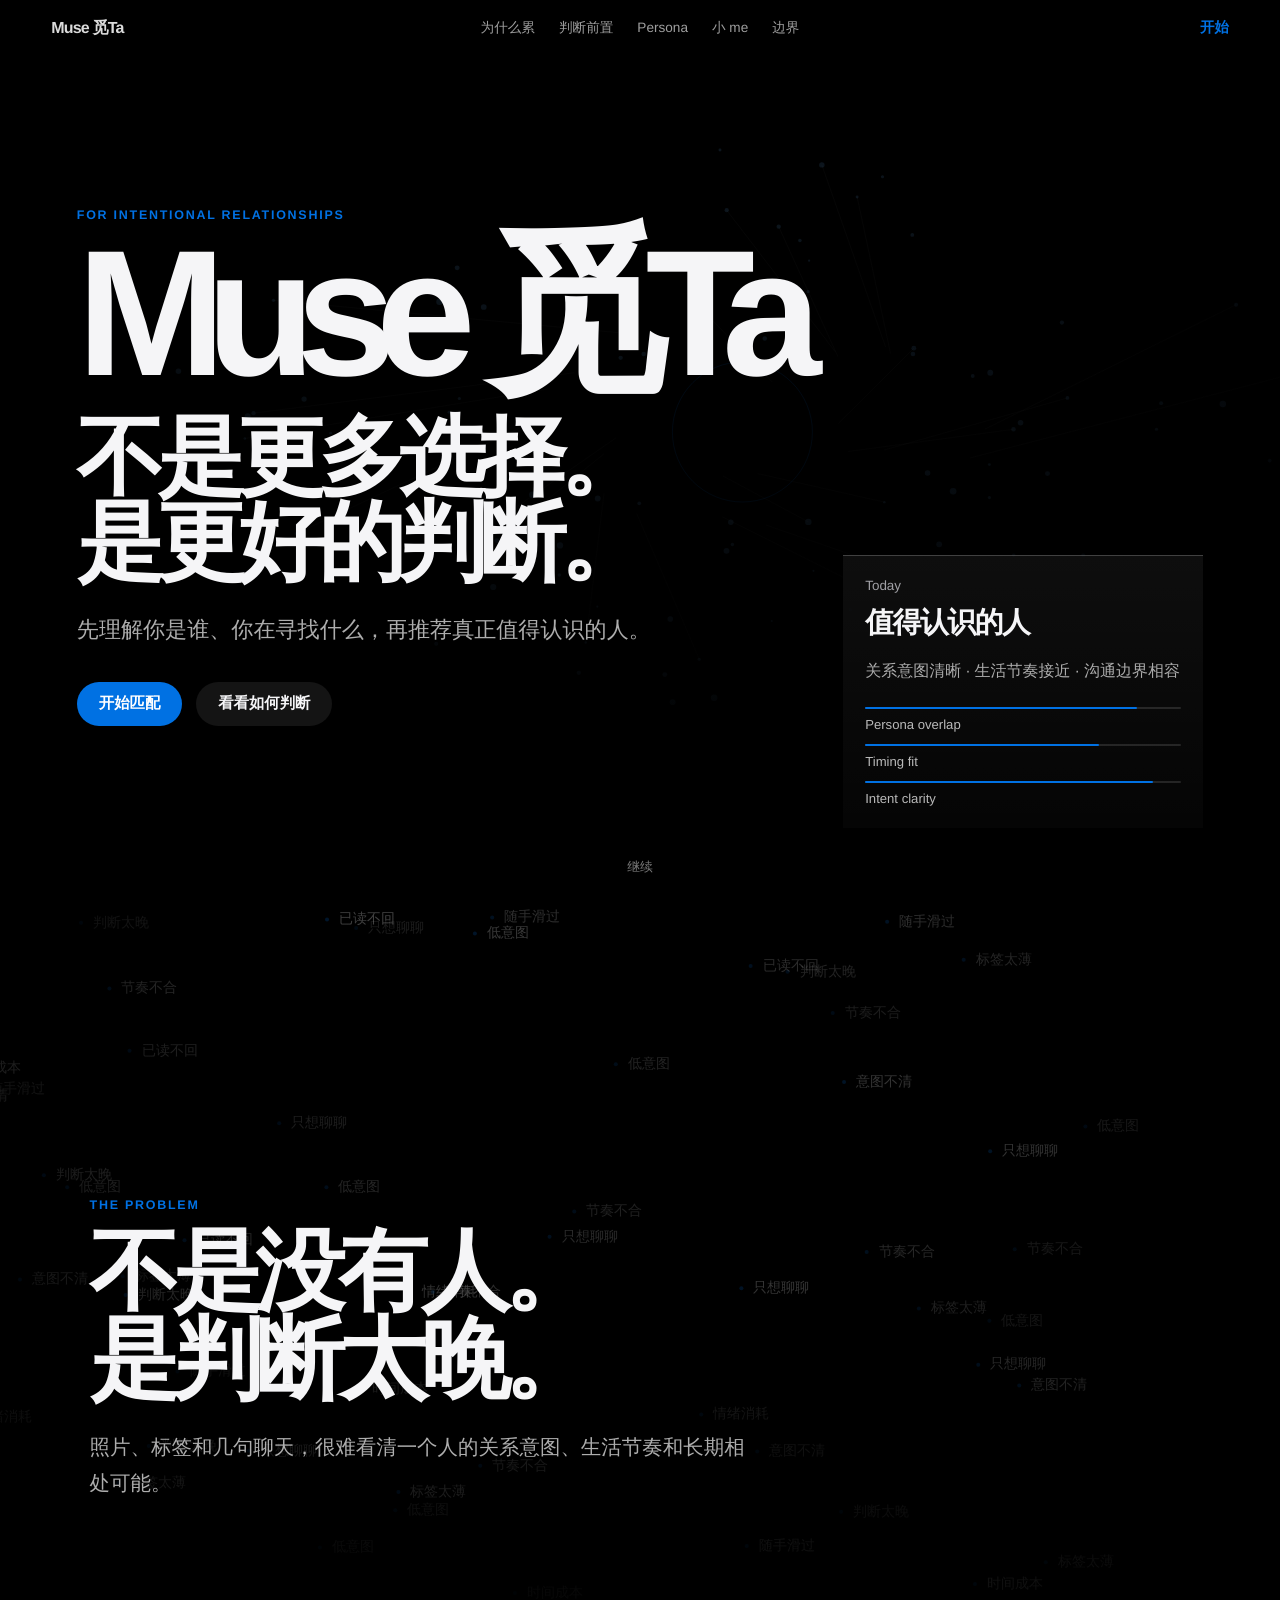
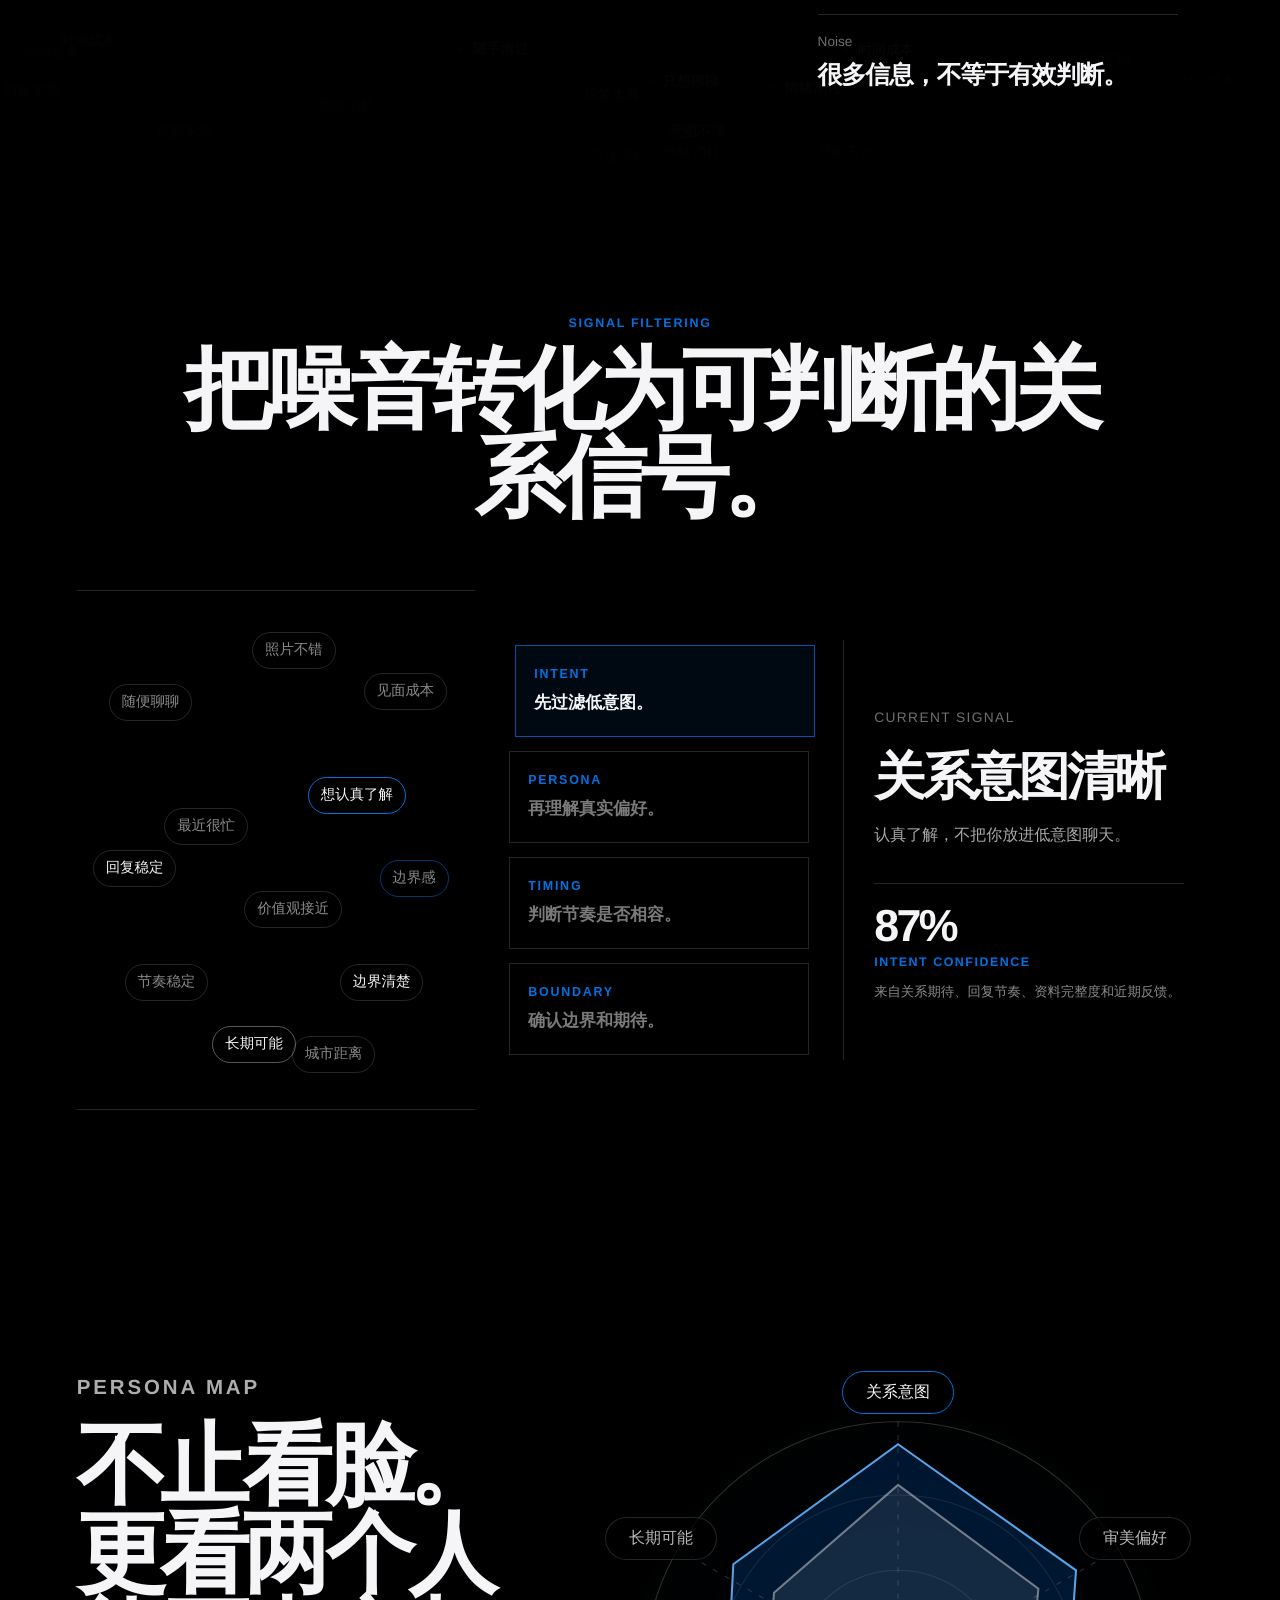
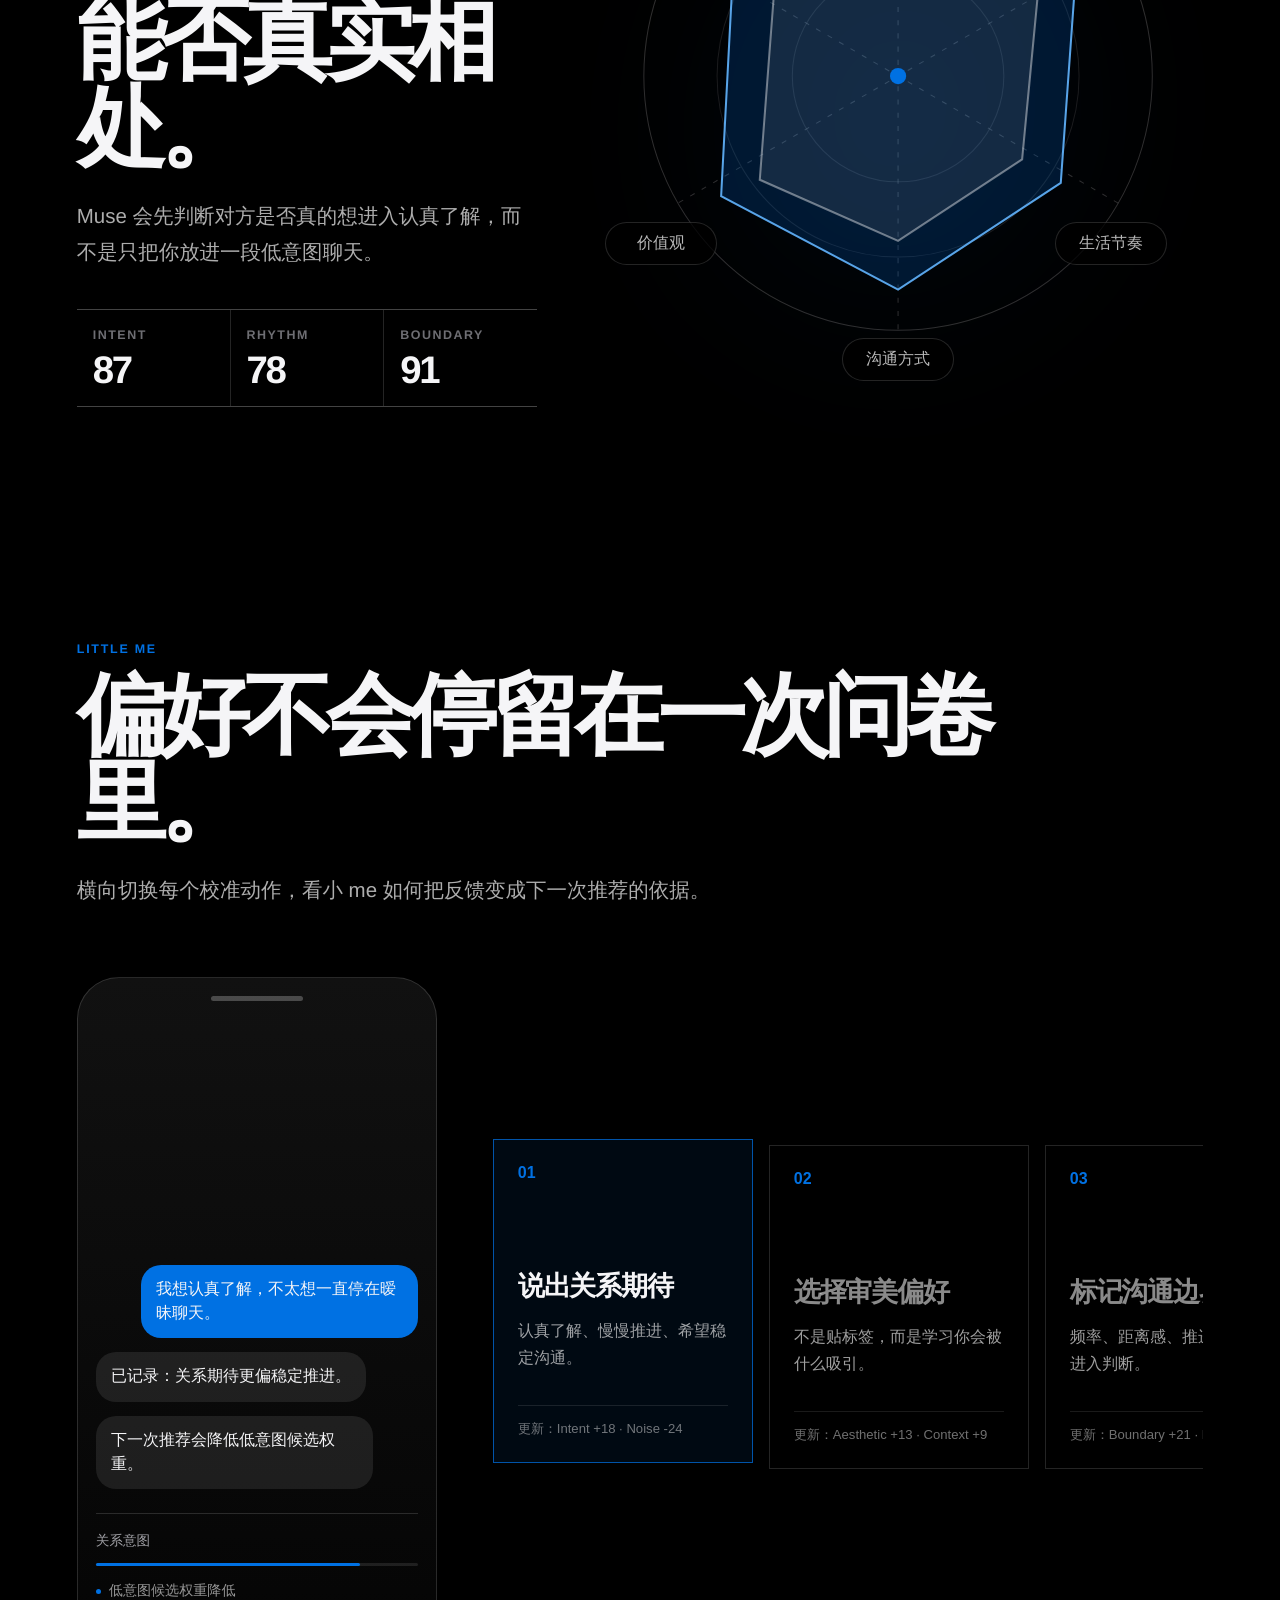
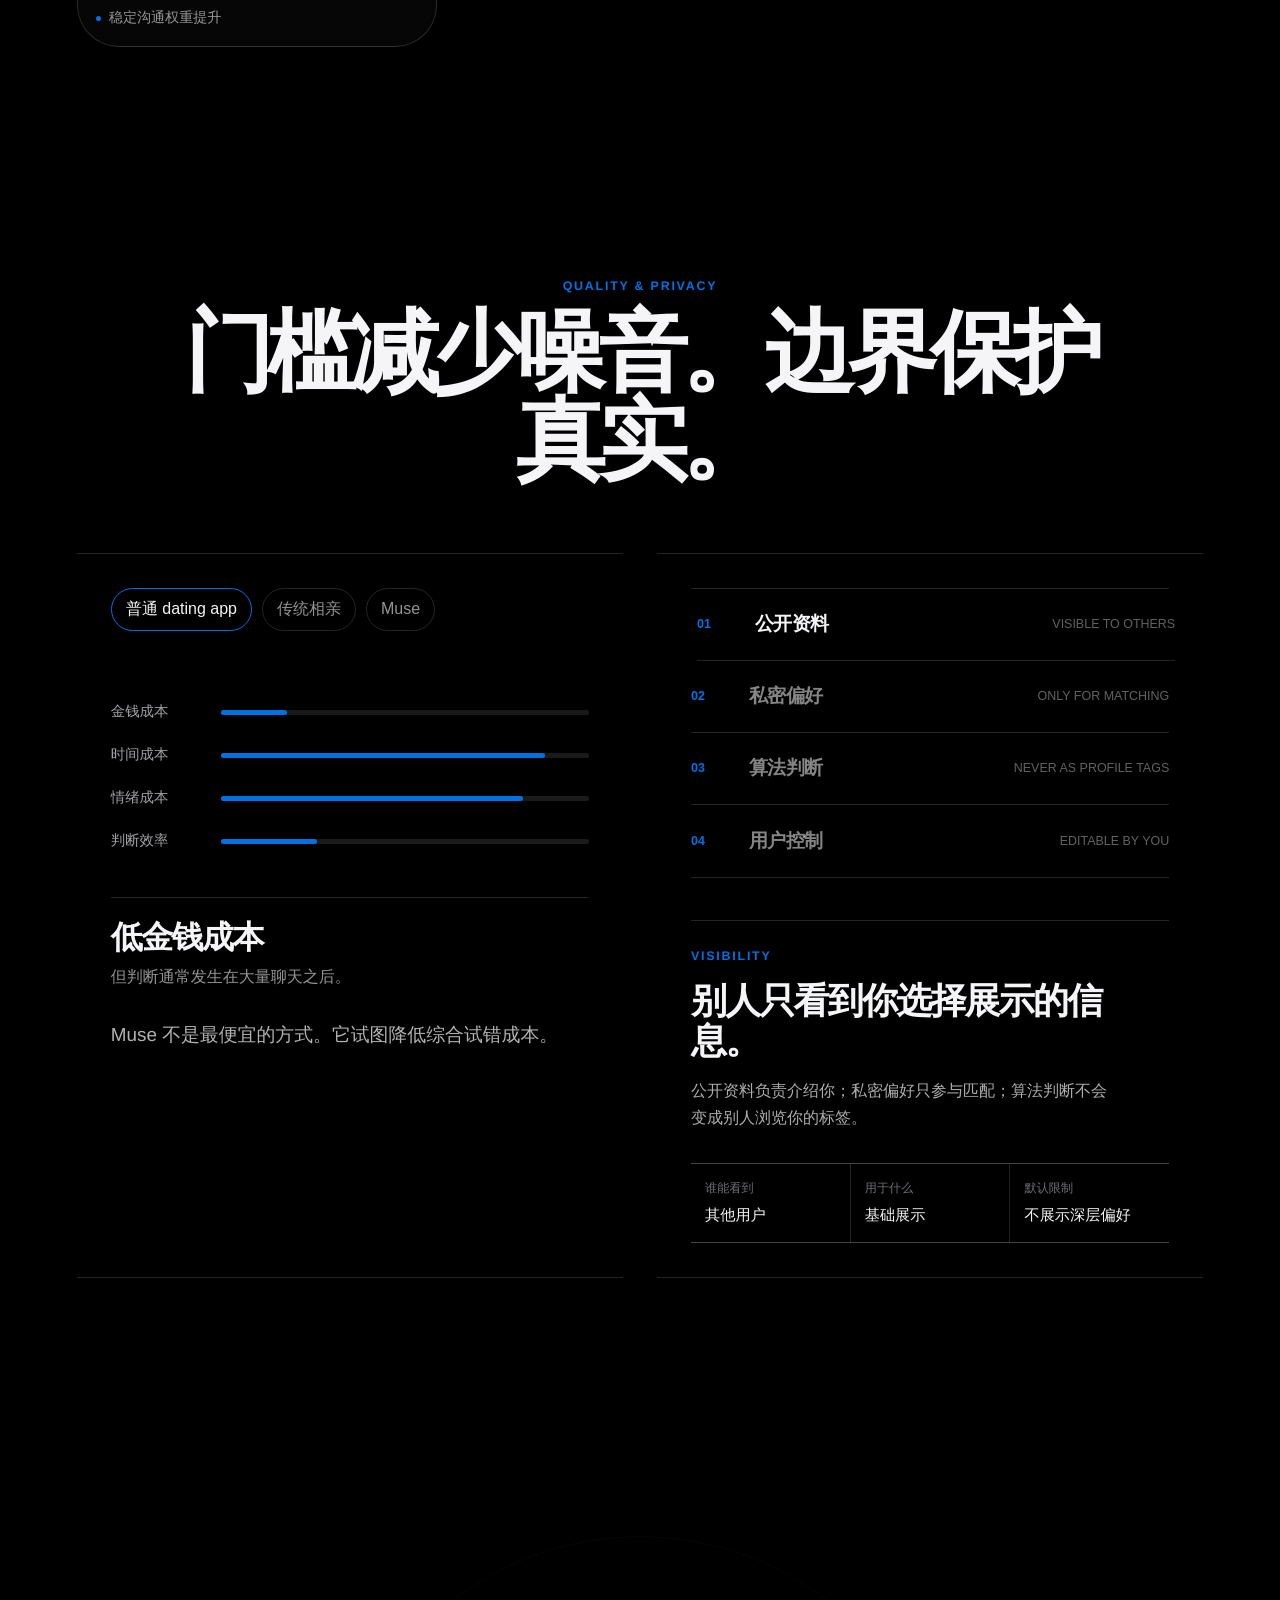
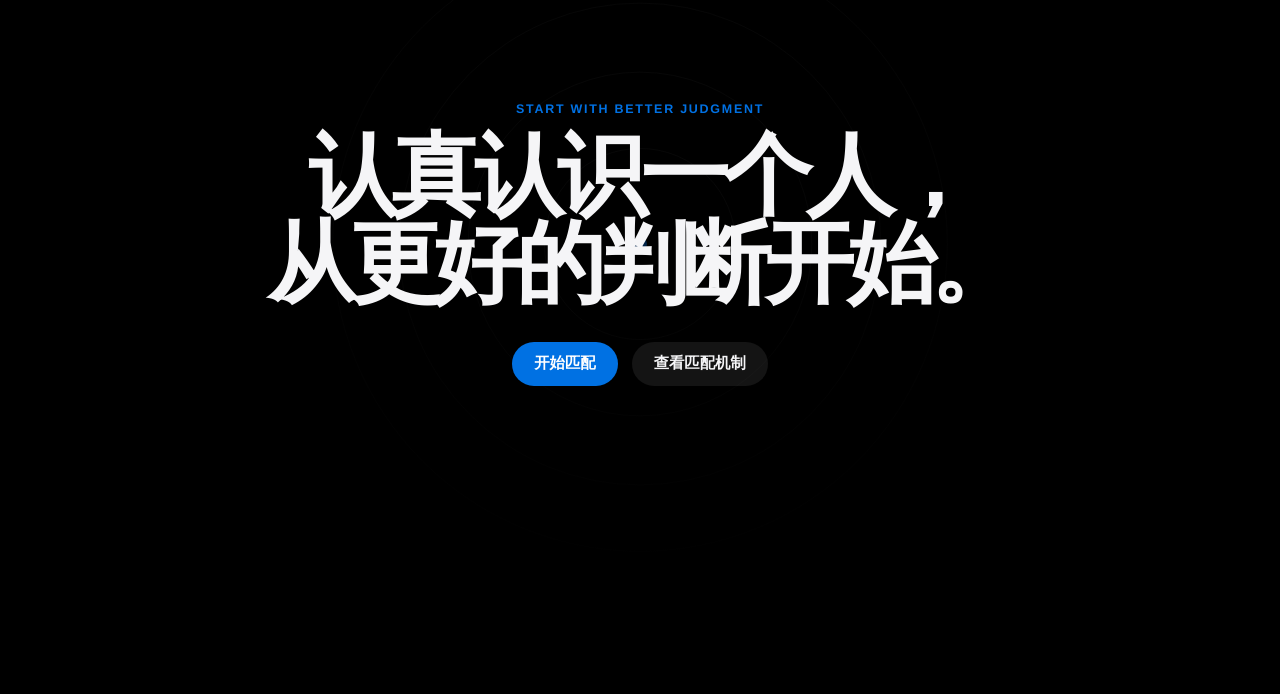
==== commit 457e199e: "Publish cinematic Muse landing page" ====
--- a/index.html
+++ b/index.html
@@ -3,4124 +3,282 @@
 <head>
   <meta charset="UTF-8" />
   <meta name="viewport" content="width=device-width, initial-scale=1.0" />
-  <meta name="theme-color" content="#f6f7fb" />
-  <title>Muse 觅Ta | AI 驱动的严肃恋爱平台</title>
-  <meta
-    name="description"
-    content="Muse 觅Ta是一个 AI 驱动的严肃恋爱平台，用多维 Persona、意图识别与数字人助手，帮你更高效地遇见真正合适的人。"
-  />
-  <style>
-    @font-face {
-      font-family: "Argent Pixel";
-      src: url("./assets/fonts/ArgentPixel-Regular.woff2") format("woff2");
-      font-display: swap;
-      font-weight: 400;
-      font-style: normal;
-    }
-
-    @font-face {
-      font-family: "Argent Pixel";
-      src: url("./assets/fonts/ArgentPixel-RegularItalic.woff2") format("woff2");
-      font-display: swap;
-      font-weight: 400;
-      font-style: italic;
-    }
-
-    :root {
-      --bg: #f6f7fb;
-      --bg-soft: #edf1f7;
-      --surface: rgba(255, 255, 255, 0.82);
-      --surface-strong: rgba(255, 255, 255, 0.92);
-      --surface-dark: #0f1726;
-      --text: #243041;
-      --text-soft: rgba(36, 48, 65, 0.72);
-      --text-faint: rgba(36, 48, 65, 0.52);
-      --line: rgba(83, 98, 124, 0.16);
-      --brand: #6b46c1;
-      --brand-soft: #8767d9;
-      --accent: #2f8eb0;
-      --mint: #46bfa3;
-      --shadow: 0 24px 70px rgba(43, 61, 91, 0.12);
-      --shadow-soft: 0 12px 34px rgba(43, 61, 91, 0.08);
-      --radius-xl: 34px;
-      --radius-lg: 24px;
-      --radius-md: 18px;
-      --max: 1180px;
-    }
-
-    * {
-      box-sizing: border-box;
-      margin: 0;
-      padding: 0;
-    }
-
-    html {
-      scroll-behavior: smooth;
-      background: var(--bg);
-    }
-
-    body {
-      min-height: 100vh;
-      background:
-        radial-gradient(circle at top left, rgba(107, 70, 193, 0.08), transparent 26%),
-        radial-gradient(circle at 85% 12%, rgba(47, 142, 176, 0.11), transparent 22%),
-        linear-gradient(180deg, #fbfcff 0%, #f4f6fb 100%);
-      color: var(--text);
-      font-family: "PingFang SC", "Noto Sans SC", "Helvetica Neue", Arial, sans-serif;
-      -webkit-font-smoothing: antialiased;
-      text-rendering: optimizeLegibility;
-      overflow-x: hidden;
-    }
-
-    a {
-      color: inherit;
-      text-decoration: none;
-    }
-
-    img {
-      display: block;
-      max-width: 100%;
-    }
-
-    button {
-      font: inherit;
-      color: inherit;
-      background: none;
-      border: 0;
-      cursor: pointer;
-    }
-
-    .page-shell {
-      position: relative;
-      isolation: isolate;
-    }
-
-    .noise-layer {
-      position: fixed;
-      inset: 0;
-      pointer-events: none;
-      opacity: 0.3;
-      mix-blend-mode: soft-light;
-      background-image:
-        url("data:image/svg+xml,%3Csvg xmlns='http://www.w3.org/2000/svg' viewBox='0 0 240 240'%3E%3Cfilter id='n'%3E%3CfeTurbulence type='fractalNoise' baseFrequency='0.9' numOctaves='2' stitchTiles='stitch'/%3E%3C/filter%3E%3Crect width='240' height='240' filter='url(%23n)' opacity='0.55'/%3E%3C/svg%3E");
-      background-size: 220px 220px;
-      z-index: 1;
-    }
-
-    .site-nav {
-      position: sticky;
-      top: 0;
-      z-index: 40;
-      backdrop-filter: blur(18px);
-      -webkit-backdrop-filter: blur(18px);
-      background: rgba(246, 247, 251, 0.72);
-      border-bottom: 1px solid rgba(83, 98, 124, 0.08);
-    }
-
-    .nav-inner {
-      width: min(var(--max), calc(100vw - 36px));
-      margin: 0 auto;
-      min-height: 76px;
-      display: flex;
-      align-items: center;
-      justify-content: space-between;
-      gap: 20px;
-    }
-
-    .brand {
-      display: inline-flex;
-      align-items: center;
-      gap: 12px;
-      font-family: "Argent Pixel", Georgia, serif;
-      color: var(--text);
-      letter-spacing: 0.03em;
-      font-size: 1rem;
-    }
-
-    .brand-dot {
-      width: 12px;
-      height: 12px;
-      border-radius: 50%;
-      background: linear-gradient(135deg, var(--brand), var(--accent));
-      box-shadow: 0 0 0 8px rgba(107, 70, 193, 0.08);
-    }
-
-    .nav-links {
-      display: flex;
-      align-items: center;
-      gap: 24px;
-      color: var(--text-soft);
-      font-size: 0.95rem;
-    }
-
-    .nav-links a {
-      transition: color 0.2s ease;
-    }
-
-    .nav-links a:hover {
-      color: var(--text);
-    }
-
-    .nav-actions {
-      display: flex;
-      align-items: center;
-      gap: 10px;
-      flex-shrink: 0;
-    }
-
-    .btn {
-      display: inline-flex;
-      align-items: center;
-      justify-content: center;
-      gap: 8px;
-      min-height: 48px;
-      padding: 0 22px;
-      border-radius: 999px;
-      border: 1px solid transparent;
-      transition: transform 0.22s ease, box-shadow 0.22s ease, background 0.22s ease, color 0.22s ease;
-      white-space: nowrap;
-      font-weight: 600;
-      letter-spacing: 0.01em;
-    }
-
-    .btn:hover {
-      transform: translateY(-1px);
-    }
-
-    .btn-primary {
-      background: linear-gradient(135deg, var(--brand), var(--accent));
-      color: #fff;
-      box-shadow: 0 16px 34px rgba(107, 70, 193, 0.22);
-    }
-
-    .btn-primary:hover {
-      box-shadow: 0 20px 38px rgba(107, 70, 193, 0.28);
-    }
-
-    .btn-secondary {
-      background: rgba(255, 255, 255, 0.58);
-      color: var(--text);
-      border-color: rgba(83, 98, 124, 0.12);
-      box-shadow: var(--shadow-soft);
-    }
-
-    .btn-ghost {
-      min-height: 42px;
-      padding: 0 18px;
-      background: rgba(255, 255, 255, 0.62);
-      color: var(--text);
-      border-color: rgba(83, 98, 124, 0.12);
-    }
-
-    main {
-      position: relative;
-      z-index: 2;
-    }
-
-    section {
-      position: relative;
-    }
-
-    .container {
-      width: min(var(--max), calc(100vw - 36px));
-      margin: 0 auto;
-    }
-
-    .hero {
-      padding: 0 0 72px;
-    }
-
-    .hero .container {
-      width: 100%;
-    }
-
-    .hero-stage {
-      position: relative;
-      min-height: calc(100svh - 76px);
-      border-radius: 0 0 44px 44px;
-      overflow: hidden;
-      background:
-        linear-gradient(180deg, rgba(10, 15, 24, 0.28) 0%, rgba(10, 15, 24, 0.64) 100%),
-        url("./images/home/group1-bg.jpg") center/cover no-repeat;
-      box-shadow: 0 40px 90px rgba(31, 42, 68, 0.18);
-      isolation: isolate;
-    }
-
-    .hero-stage::before {
-      content: "";
-      position: absolute;
-      inset: 0;
-      background:
-        radial-gradient(circle at 18% 18%, rgba(141, 107, 255, 0.32), transparent 28%),
-        radial-gradient(circle at 78% 22%, rgba(86, 188, 213, 0.24), transparent 24%),
-        linear-gradient(180deg, rgba(9, 12, 20, 0.08), rgba(9, 12, 20, 0.36));
-      z-index: 0;
-    }
-
-    .hero-orb,
-    .hero-orb::after {
-      position: absolute;
-      border-radius: 50%;
-      filter: blur(0.2px);
-    }
-
-    .hero-orb {
-      width: 220px;
-      height: 220px;
-      right: 8%;
-      top: 12%;
-      background: radial-gradient(circle, rgba(255, 255, 255, 0.9), rgba(170, 209, 255, 0.16) 52%, transparent 72%);
-      opacity: 0.92;
-      z-index: 0;
-      animation: floatOrb 10s ease-in-out infinite;
-    }
-
-    .hero-orb::after {
-      content: "";
-      inset: 20%;
-      background: radial-gradient(circle, rgba(135, 103, 217, 0.44), transparent 72%);
-    }
-
-    .hero-stage-grid {
-      position: relative;
-      z-index: 1;
-      min-height: inherit;
-      padding: 56px;
-      padding-bottom: 190px;
-      display: grid;
-      grid-template-columns: minmax(0, 1.14fr) minmax(400px, 0.86fr);
-      gap: 36px;
-      align-items: end;
-    }
-
-    .hero-copy {
-      max-width: 780px;
-      padding-right: 10px;
-    }
-
-    .hero-title {
-      max-width: 9.5ch;
-      font-size: clamp(4.4rem, 8.6vw, 7.8rem);
-      line-height: 0.92;
-      letter-spacing: -0.06em;
-      font-weight: 700;
-      color: #f8fbff;
-      text-wrap: balance;
-      text-shadow: 0 16px 42px rgba(7, 14, 26, 0.28);
-    }
-
-    .hero-title em {
-      font-style: normal;
-      color: #d2c4ff;
-    }
-
-    .hero-subtitle {
-      margin-top: 24px;
-      max-width: 42rem;
-      font-size: 1.12rem;
-      line-height: 1.92;
-      color: rgba(244, 247, 253, 0.82);
-      text-wrap: pretty;
-    }
-
-    .hero-note {
-      margin-top: 18px;
-      color: rgba(244, 247, 253, 0.54);
-      font-size: 0.92rem;
-    }
-
-    .hero-side {
-      display: grid;
-      grid-template-rows: auto auto;
-      gap: 18px;
-      justify-items: stretch;
-      align-self: start;
-    }
-
-    .hero-callout {
-      border-radius: 28px;
-      padding: 28px;
-      background: rgba(255, 255, 255, 0.14);
-      border: 1px solid rgba(255, 255, 255, 0.16);
-      backdrop-filter: blur(22px);
-      -webkit-backdrop-filter: blur(22px);
-      color: #fff;
-      box-shadow: 0 20px 42px rgba(7, 14, 26, 0.18);
-      display: flex;
-      flex-direction: column;
-      justify-content: flex-start;
-    }
-
-    .hero-callout h3 {
-      margin-top: 14px;
-      font-size: clamp(1.42rem, 3vw, 2rem);
-      line-height: 1.14;
-      font-family: "Argent Pixel", Georgia, serif;
-      font-weight: 400;
-    }
-
-    .hero-callout p {
-      margin-top: 12px;
-      color: rgba(244, 247, 253, 0.76);
-      line-height: 1.76;
-      font-size: 0.96rem;
-    }
-
-    .hero-callout-grid {
-      display: grid;
-      grid-template-columns: repeat(2, minmax(0, 1fr));
-      gap: 12px;
-    }
-
-    .hero-chip {
-      padding: 16px 15px;
-      border-radius: 18px;
-      background: rgba(255, 255, 255, 0.08);
-      border: 1px solid rgba(255, 255, 255, 0.09);
-      min-height: 120px;
-    }
-
-    .hero-chip strong {
-      display: block;
-      margin-bottom: 8px;
-      color: rgba(255, 255, 255, 0.66);
-      font-size: 0.78rem;
-      letter-spacing: 0.1em;
-      text-transform: uppercase;
-    }
-
-    .hero-chip span {
-      display: block;
-      color: #fff;
-      line-height: 1.54;
-      font-size: 0.96rem;
-    }
-
-    .hero-metric-strip {
-      position: absolute;
-      left: 56px;
-      right: 56px;
-      bottom: 24px;
-      z-index: 1;
-      display: grid;
-      grid-template-columns: repeat(4, minmax(0, 1fr));
-      gap: 14px;
-    }
-
-    .hero-metric {
-      padding: 20px 20px 18px;
-      border-radius: 22px;
-      background: rgba(255, 255, 255, 0.14);
-      border: 1px solid rgba(255, 255, 255, 0.16);
-      backdrop-filter: blur(20px);
-      -webkit-backdrop-filter: blur(20px);
-      box-shadow: inset 0 1px 0 rgba(255, 255, 255, 0.08);
-      color: #f3f6fb;
-      min-height: 126px;
-    }
-
-    .hero-metric strong {
-      display: block;
-      margin-bottom: 8px;
-      color: #fff;
-      font-family: "Argent Pixel", Georgia, serif;
-      font-size: clamp(1.34rem, 2.4vw, 1.9rem);
-      font-weight: 400;
-    }
-
-    .hero-metric span {
-      display: block;
-      color: rgba(244, 247, 253, 0.74);
-      font-size: 0.9rem;
-      line-height: 1.52;
-    }
-
-    .story-section {
-      padding: 96px 0 102px;
-      position: relative;
-    }
-
-    .story-section::before {
-      content: "";
-      position: absolute;
-      inset: 0;
-      pointer-events: none;
-      background:
-        radial-gradient(circle at 12% 12%, rgba(107, 70, 193, 0.05), transparent 24%),
-        radial-gradient(circle at 82% 26%, rgba(47, 142, 176, 0.06), transparent 22%);
-      opacity: 0.9;
-    }
-
-    .story-section.story-violet::before {
-      background:
-        radial-gradient(circle at 12% 12%, rgba(132, 96, 232, 0.12), transparent 26%),
-        radial-gradient(circle at 84% 24%, rgba(230, 103, 168, 0.1), transparent 20%);
-    }
-
-    .story-section.story-aqua::before {
-      background:
-        radial-gradient(circle at 16% 16%, rgba(55, 145, 201, 0.12), transparent 24%),
-        radial-gradient(circle at 78% 22%, rgba(86, 198, 183, 0.1), transparent 20%);
-    }
-
-    .story-section.story-rose::before {
-      background:
-        radial-gradient(circle at 15% 12%, rgba(234, 120, 156, 0.11), transparent 24%),
-        radial-gradient(circle at 80% 20%, rgba(126, 108, 232, 0.09), transparent 21%);
-    }
-
-    .story-section.story-amber::before {
-      background:
-        radial-gradient(circle at 16% 12%, rgba(230, 160, 68, 0.12), transparent 25%),
-        radial-gradient(circle at 82% 28%, rgba(111, 142, 232, 0.08), transparent 20%);
-    }
-
-    .story-section.story-ink::before {
-      background:
-        radial-gradient(circle at 14% 14%, rgba(118, 95, 210, 0.12), transparent 25%),
-        radial-gradient(circle at 84% 26%, rgba(57, 182, 180, 0.1), transparent 21%);
-    }
-
-    .story-section.story-nocturne::before {
-      background:
-        radial-gradient(circle at 14% 16%, rgba(125, 102, 228, 0.14), transparent 24%),
-        radial-gradient(circle at 82% 24%, rgba(93, 194, 214, 0.1), transparent 19%);
-    }
-
-    .story-section > .container {
-      position: relative;
-      z-index: 1;
-    }
-
-    .story-layout {
-      display: grid;
-      grid-template-columns: minmax(360px, 1.06fr) minmax(420px, 0.94fr);
-      gap: 40px;
-      align-items: start;
-    }
-
-    .story-media {
-      position: sticky;
-      top: 104px;
-      height: clamp(620px, calc(100svh - 136px), 760px);
-      min-height: 620px;
-    }
-
-    .story-canvas {
-      position: relative;
-      height: 100%;
-      min-height: 600px;
-      border-radius: 34px;
-      overflow: hidden;
-      isolation: isolate;
-      background:
-        radial-gradient(circle at top right, rgba(107, 70, 193, 0.14), transparent 30%),
-        linear-gradient(180deg, rgba(255, 255, 255, 0.96), rgba(247, 249, 255, 0.88));
-      border: 1px solid rgba(83, 98, 124, 0.1);
-      box-shadow: var(--shadow);
-    }
-
-    .story-canvas::before,
-    .story-canvas::after {
-      content: "";
-      position: absolute;
-      pointer-events: none;
-      z-index: 0;
-      transition: transform 0.9s ease, opacity 0.9s ease;
-    }
-
-    .story-canvas::before {
-      inset: -12%;
-      background:
-        radial-gradient(circle at 18% 18%, rgba(255, 255, 255, 0.82), transparent 22%),
-        radial-gradient(circle at 82% 20%, rgba(107, 70, 193, 0.14), transparent 20%);
-      opacity: 0.88;
-      transform: scale(1.02);
-    }
-
-    .story-canvas::after {
-      inset: 0;
-      background:
-        linear-gradient(180deg, rgba(255, 255, 255, 0.06), rgba(255, 255, 255, 0)),
-        linear-gradient(120deg, rgba(255, 255, 255, 0.18), transparent 28%, transparent 72%, rgba(255, 255, 255, 0.1));
-      opacity: 0.62;
-    }
-
-    .story-canvas.dark {
-      background:
-        radial-gradient(circle at 20% 18%, rgba(135, 103, 217, 0.22), transparent 26%),
-        linear-gradient(180deg, #152132 0%, #0f1726 100%);
-      border-color: rgba(255, 255, 255, 0.06);
-      box-shadow: 0 32px 70px rgba(19, 31, 54, 0.2);
-    }
-
-    .story-canvas.dark::before {
-      background:
-        radial-gradient(circle at 18% 18%, rgba(150, 118, 238, 0.22), transparent 22%),
-        radial-gradient(circle at 84% 20%, rgba(90, 188, 213, 0.16), transparent 20%);
-      opacity: 0.82;
-    }
-
-    .story-canvas.dark::after {
-      background:
-        linear-gradient(180deg, rgba(255, 255, 255, 0.05), rgba(255, 255, 255, 0)),
-        linear-gradient(135deg, rgba(255, 255, 255, 0.06), transparent 32%, transparent 72%, rgba(255, 255, 255, 0.04));
-      opacity: 0.58;
-    }
-
-    .story-canvas:not(.dark).canvas-violet {
-      background:
-        radial-gradient(circle at 78% 18%, rgba(132, 96, 232, 0.18), transparent 26%),
-        linear-gradient(180deg, rgba(255, 255, 255, 0.98), rgba(247, 245, 255, 0.9));
-    }
-
-    .story-canvas:not(.dark).canvas-aqua {
-      background:
-        radial-gradient(circle at 80% 18%, rgba(72, 158, 213, 0.16), transparent 24%),
-        linear-gradient(180deg, rgba(252, 254, 255, 0.98), rgba(242, 250, 255, 0.9));
-    }
-
-    .story-canvas:not(.dark).canvas-rose {
-      background:
-        radial-gradient(circle at 80% 18%, rgba(225, 127, 158, 0.16), transparent 24%),
-        linear-gradient(180deg, rgba(255, 253, 254, 0.98), rgba(255, 245, 249, 0.9));
-    }
-
-    .story-canvas:not(.dark).canvas-amber {
-      background:
-        radial-gradient(circle at 82% 18%, rgba(226, 166, 83, 0.16), transparent 24%),
-        linear-gradient(180deg, rgba(255, 253, 249, 0.98), rgba(255, 248, 238, 0.9));
-    }
-
-    .story-canvas.dark.canvas-violet {
-      background:
-        radial-gradient(circle at 18% 16%, rgba(146, 114, 238, 0.26), transparent 24%),
-        radial-gradient(circle at 82% 18%, rgba(229, 112, 170, 0.14), transparent 20%),
-        linear-gradient(180deg, #171a31 0%, #101525 100%);
-    }
-
-    .story-canvas.dark.canvas-ink {
-      background:
-        radial-gradient(circle at 18% 16%, rgba(138, 112, 234, 0.24), transparent 24%),
-        linear-gradient(180deg, #121a2b 0%, #0b1220 100%);
-    }
-
-    .story-canvas.dark.canvas-nocturne {
-      background:
-        radial-gradient(circle at 18% 16%, rgba(122, 102, 228, 0.24), transparent 24%),
-        linear-gradient(180deg, #101b2d 0%, #0b1322 100%);
-    }
-
-    .story-panel {
-      position: absolute;
-      inset: 0;
-      z-index: 1;
-      padding: 42px;
-      display: grid;
-      grid-template-rows: auto minmax(0, 1fr);
-      align-content: stretch;
-      gap: 26px;
-      opacity: 0;
-      transform: translateY(30px) scale(0.975);
-      filter: blur(10px);
-      transition:
-        opacity 0.72s cubic-bezier(0.22, 1, 0.36, 1),
-        transform 0.78s cubic-bezier(0.22, 1, 0.36, 1),
-        filter 0.78s ease;
-      pointer-events: none;
-    }
-
-    .story-panel > * {
-      opacity: 0;
-      transform: translateY(18px);
-      transition:
-        opacity 0.48s ease,
-        transform 0.6s cubic-bezier(0.22, 1, 0.36, 1);
-    }
-
-    .story-panel > :last-child {
-      align-self: end;
-      width: 100%;
-    }
-
-    .story-panel.is-active {
-      opacity: 1;
-      transform: translateY(0) scale(1);
-      filter: blur(0);
-      pointer-events: auto;
-    }
-
-    .story-panel.is-active > * {
-      opacity: 1;
-      transform: translateY(0);
-    }
-
-    .story-panel.is-active > *:last-child {
-      transition-delay: 0.12s;
-    }
-
-    .story-panel h3 {
-      font-size: clamp(2rem, 4vw, 3rem);
-      line-height: 1;
-      letter-spacing: -0.05em;
-      margin-top: 16px;
-      text-wrap: balance;
-      color: #162131;
-    }
-
-    .story-canvas.dark .story-panel h3,
-    .story-canvas.dark .story-panel p,
-    .story-canvas.dark .story-visual-stat span,
-    .story-canvas.dark .story-quote {
-      color: #f4f7fd;
-    }
-
-    .story-panel p {
-      color: var(--text-soft);
-      line-height: 1.84;
-      font-size: 1.02rem;
-      text-wrap: pretty;
-      max-width: 42rem;
-    }
-
-    .story-visual-stat-row {
-      display: grid;
-      grid-template-columns: repeat(2, minmax(0, 1fr));
-      gap: 14px;
-      align-self: end;
-    }
-
-    .story-visual-stat {
-      padding: 18px;
-      border-radius: 22px;
-      background: rgba(255, 255, 255, 0.78);
-      border: 1px solid rgba(83, 98, 124, 0.09);
-      box-shadow: var(--shadow-soft);
-      color: var(--text);
-    }
-
-    .story-canvas.dark .story-visual-stat {
-      background: rgba(255, 255, 255, 0.08);
-      border-color: rgba(255, 255, 255, 0.1);
-      box-shadow: none;
-      color: rgba(244, 247, 253, 0.82);
-    }
-
-    .story-visual-stat strong {
-      display: block;
-      margin-bottom: 8px;
-      color: var(--brand);
-      font-family: "Argent Pixel", Georgia, serif;
-      font-size: 0.8rem;
-      letter-spacing: 0.12em;
-      text-transform: uppercase;
-    }
-
-    .story-canvas.dark .story-visual-stat strong {
-      color: #d5c7ff;
-    }
-
-    .story-visual-stat span {
-      display: block;
-      color: var(--text);
-      line-height: 1.56;
-      font-size: 0.95rem;
-    }
-
-    .story-list {
-      display: grid;
-      gap: 10px;
-      max-width: none;
-      align-self: end;
-    }
-
-    .story-list-item {
-      padding: 14px 16px;
-      border-radius: 18px;
-      background: rgba(255, 255, 255, 0.78);
-      border: 1px solid rgba(83, 98, 124, 0.08);
-      box-shadow: var(--shadow-soft);
-      color: var(--text);
-      line-height: 1.62;
-      font-size: 0.94rem;
-    }
-
-    .story-canvas.dark .story-list-item {
-      background: rgba(255, 255, 255, 0.08);
-      border-color: rgba(255, 255, 255, 0.1);
-      color: rgba(244, 247, 253, 0.82);
-      box-shadow: none;
-    }
-
-    .story-list-item strong {
-      color: var(--brand);
-      font-family: "Argent Pixel", Georgia, serif;
-      font-size: 0.78rem;
-      letter-spacing: 0.12em;
-      text-transform: uppercase;
-      margin-right: 8px;
-    }
-
-    .story-canvas.dark .story-list-item strong {
-      color: #d5c7ff;
-    }
-
-    .story-support-grid {
-      display: grid;
-      grid-template-columns: repeat(3, minmax(0, 1fr));
-      gap: 12px;
-      align-self: end;
-    }
-
-    .story-support-card {
-      padding: 16px;
-      border-radius: 18px;
-      background: rgba(255, 255, 255, 0.78);
-      border: 1px solid rgba(83, 98, 124, 0.08);
-      box-shadow: var(--shadow-soft);
-      color: var(--text);
-    }
-
-    .story-canvas.dark .story-support-card {
-      background: rgba(255, 255, 255, 0.08);
-      border-color: rgba(255, 255, 255, 0.1);
-      box-shadow: none;
-      color: rgba(244, 247, 253, 0.82);
-    }
-
-    .story-support-card strong {
-      display: block;
-      margin-bottom: 8px;
-      color: var(--brand);
-      font-family: "Argent Pixel", Georgia, serif;
-      font-size: 0.76rem;
-      letter-spacing: 0.12em;
-      text-transform: uppercase;
-    }
-
-    .story-canvas.dark .story-support-card strong {
-      color: #d5c7ff;
-    }
-
-    .story-support-card span {
-      display: block;
-      color: var(--text);
-      line-height: 1.58;
-      font-size: 0.92rem;
-    }
-
-    .story-canvas.dark .story-support-card span {
-      color: rgba(244, 247, 253, 0.78);
-    }
-
-    .story-quote {
-      padding: 20px 22px;
-      border-radius: 24px;
-      background: rgba(255, 255, 255, 0.84);
-      border: 1px solid rgba(83, 98, 124, 0.08);
-      color: var(--text);
-      line-height: 1.8;
-      font-size: 1rem;
-      max-width: 32rem;
-      backdrop-filter: blur(18px);
-      -webkit-backdrop-filter: blur(18px);
-    }
-
-    .story-canvas.dark .story-quote {
-      background: rgba(255, 255, 255, 0.14);
-      border-color: rgba(255, 255, 255, 0.12);
-      color: rgba(244, 247, 253, 0.82);
-    }
-
-    .story-chat {
-      display: grid;
-      gap: 10px;
-      align-content: end;
-      max-width: 32rem;
-    }
-
-    .story-chat .bubble {
-      max-width: 85%;
-    }
-
-    .story-pulse-grid {
-      display: grid;
-      grid-template-columns: repeat(4, minmax(0, 1fr));
-      gap: 10px;
-      max-width: 32rem;
-      align-self: end;
-    }
-
-    .story-pulse {
-      aspect-ratio: 1;
-      border-radius: 18px;
-      background: linear-gradient(135deg, rgba(107, 70, 193, 0.14), rgba(47, 142, 176, 0.12));
-      border: 1px solid rgba(107, 70, 193, 0.09);
-      animation: pulseBlock 3.8s ease-in-out infinite;
-    }
-
-    .story-pulse:nth-child(2) { animation-delay: 0.22s; }
-    .story-pulse:nth-child(3) { animation-delay: 0.44s; }
-    .story-pulse:nth-child(4) { animation-delay: 0.66s; }
-    .story-pulse:nth-child(5) { animation-delay: 0.88s; }
-    .story-pulse:nth-child(6) { animation-delay: 1.1s; }
-    .story-pulse:nth-child(7) { animation-delay: 1.32s; }
-    .story-pulse:nth-child(8) { animation-delay: 1.54s; }
-
-    .story-stack {
-      display: grid;
-      gap: 0;
-      padding-top: 8px;
-    }
-
-    .story-step {
-      min-height: 72svh;
-      display: flex;
-      align-items: center;
-      padding: 28px 0;
-    }
-
-    .story-step-inner {
-      width: min(100%, 620px);
-      max-width: 620px;
-      min-height: 292px;
-      padding: 30px 28px 30px 34px;
-      border-radius: 24px;
-      border-left: 1px solid rgba(83, 98, 124, 0.14);
-      background: linear-gradient(180deg, rgba(255, 255, 255, 0), rgba(255, 255, 255, 0));
-      opacity: 0.45;
-      transform: translateX(6px);
-      transition:
-        opacity 0.32s ease,
-        transform 0.32s ease,
-        border-color 0.32s ease,
-        background 0.32s ease,
-        box-shadow 0.32s ease;
-    }
-
-    .story-step.is-active .story-step-inner {
-      opacity: 1;
-      transform: translateX(0);
-      border-color: rgba(107, 70, 193, 0.24);
-      background: linear-gradient(180deg, rgba(255, 255, 255, 0.82), rgba(251, 252, 255, 0.72));
-      box-shadow: 0 18px 36px rgba(106, 120, 153, 0.08);
-    }
-
-    .story-step-num {
-      display: inline-flex;
-      align-items: center;
-      gap: 8px;
-      margin-bottom: 14px;
-      color: var(--brand);
-      font-family: "Argent Pixel", Georgia, serif;
-      font-size: 0.8rem;
-      letter-spacing: 0.14em;
-      text-transform: uppercase;
-    }
-
-    .story-step-num::before {
-      content: "";
-      width: 8px;
-      height: 8px;
-      border-radius: 50%;
-      background: currentColor;
-      opacity: 0.82;
-    }
-
-    .story-step h3 {
-      font-size: clamp(1.46rem, 2.7vw, 2.18rem);
-      line-height: 1.12;
-      letter-spacing: -0.04em;
-      color: #162131;
-      margin-bottom: 14px;
-      text-wrap: balance;
-      max-width: 16ch;
-    }
-
-    .story-step p {
-      color: var(--text-soft);
-      line-height: 1.84;
-      font-size: 1.02rem;
-      text-wrap: pretty;
-      max-width: 52ch;
-    }
-
-    .story-step-copy-brief {
-      display: inline-block;
-      margin-top: 14px;
-      color: var(--text-faint);
-      font-size: 0.9rem;
-      line-height: 1.66;
-      transition: color 0.32s ease;
-      max-width: 52ch;
-    }
-
-    .story-step.is-active .story-step-copy-brief {
-      color: var(--text-soft);
-    }
-
-    .hero {
-      padding: 54px 0 44px;
-    }
-
-    .hero-grid {
-      display: grid;
-      grid-template-columns: minmax(0, 1.04fr) minmax(340px, 0.96fr);
-      gap: 32px;
-      align-items: stretch;
-    }
-
-    .hero-copy {
-      padding: 28px 6px 16px 0;
-    }
-
-    .eyebrow {
-      display: inline-flex;
-      align-items: center;
-      gap: 10px;
-      margin-bottom: 20px;
-      padding: 11px 16px;
-      border-radius: 999px;
-      background: linear-gradient(135deg, rgba(107, 70, 193, 0.1), rgba(47, 142, 176, 0.08));
-      border: 1px solid rgba(107, 70, 193, 0.14);
-      color: var(--brand);
-      font-family: "Argent Pixel", Georgia, serif;
-      font-size: 0.84rem;
-      letter-spacing: 0.14em;
-      text-transform: uppercase;
-      box-shadow: 0 12px 30px rgba(107, 70, 193, 0.08);
-    }
-
-    .eyebrow::before {
-      content: "";
-      width: 8px;
-      height: 8px;
-      border-radius: 50%;
-      background: linear-gradient(135deg, var(--brand), var(--accent));
-      box-shadow: 0 0 0 6px rgba(107, 70, 193, 0.08);
-    }
-
-    .hero-title {
-      max-width: 10ch;
-      font-size: clamp(3.2rem, 7vw, 6.2rem);
-      line-height: 0.96;
-      letter-spacing: -0.05em;
-      font-weight: 700;
-      color: #172131;
-      text-wrap: balance;
-    }
-
-    .hero-title em {
-      font-style: normal;
-      color: var(--brand);
-    }
-
-    .hero-subtitle {
-      margin-top: 22px;
-      max-width: 42rem;
-      font-size: 1.08rem;
-      line-height: 1.88;
-      color: var(--text-soft);
-    }
-
-    .hero-actions {
-      display: flex;
-      flex-wrap: wrap;
-      gap: 14px;
-      margin-top: 30px;
-      align-items: center;
-    }
-
-    .hero-note {
-      margin-top: 18px;
-      color: var(--text-faint);
-      font-size: 0.92rem;
-    }
-
-    .hero-panel {
-      position: relative;
-      min-height: 720px;
-      border-radius: var(--radius-xl);
-      overflow: hidden;
-      background:
-        linear-gradient(180deg, rgba(15, 23, 38, 0.24) 0%, rgba(15, 23, 38, 0.68) 100%),
-        url("./images/home/group1-bg.jpg") center/cover no-repeat;
-      box-shadow: var(--shadow);
-      isolation: isolate;
-    }
-
-    .hero-panel::before {
-      content: "";
-      position: absolute;
-      inset: 0;
-      background:
-        radial-gradient(circle at 22% 20%, rgba(147, 110, 255, 0.34), transparent 26%),
-        radial-gradient(circle at 78% 16%, rgba(86, 188, 213, 0.28), transparent 18%),
-        linear-gradient(180deg, rgba(10, 14, 25, 0.08), rgba(10, 14, 25, 0.42));
-      z-index: 0;
-    }
-
-    .hero-panel-inner {
-      position: relative;
-      z-index: 1;
-      height: 100%;
-      padding: 30px;
-      display: flex;
-      flex-direction: column;
-      justify-content: space-between;
-    }
-
-    .stats-board {
-      display: grid;
-      grid-template-columns: repeat(2, minmax(0, 1fr));
-      gap: 14px;
-      align-self: flex-end;
-      width: min(380px, 100%);
-    }
-
-    .stat-card {
-      padding: 18px 18px 16px;
-      border-radius: 20px;
-      background: rgba(255, 255, 255, 0.14);
-      border: 1px solid rgba(255, 255, 255, 0.16);
-      backdrop-filter: blur(20px);
-      -webkit-backdrop-filter: blur(20px);
-      color: #f3f6fb;
-      box-shadow: inset 0 1px 0 rgba(255, 255, 255, 0.08);
-      min-height: 118px;
-      display: flex;
-      flex-direction: column;
-      justify-content: space-between;
-    }
-
-    .stat-card strong {
-      display: block;
-      font-family: "Argent Pixel", Georgia, serif;
-      font-size: clamp(1.4rem, 3vw, 2rem);
-      margin-bottom: 8px;
-      color: #fff;
-    }
-
-    .stat-card span {
-      color: rgba(255, 255, 255, 0.78);
-      font-size: 0.9rem;
-      line-height: 1.5;
-    }
-
-    .hero-floating {
-      display: grid;
-      gap: 14px;
-      width: min(410px, 100%);
-    }
-
-    .glass-card {
-      border-radius: 24px;
-      padding: 22px;
-      background: rgba(255, 255, 255, 0.14);
-      border: 1px solid rgba(255, 255, 255, 0.16);
-      color: #fff;
-      backdrop-filter: blur(24px);
-      -webkit-backdrop-filter: blur(24px);
-      box-shadow: 0 18px 40px rgba(0, 0, 0, 0.18);
-    }
-
-    .glass-kicker {
-      display: inline-flex;
-      align-items: center;
-      gap: 8px;
-      margin-bottom: 12px;
-      padding: 8px 12px;
-      border-radius: 999px;
-      background: rgba(255, 255, 255, 0.1);
-      border: 1px solid rgba(255, 255, 255, 0.12);
-      font-family: "Argent Pixel", Georgia, serif;
-      font-size: 0.78rem;
-      letter-spacing: 0.14em;
-      text-transform: uppercase;
-      color: rgba(255, 255, 255, 0.92);
-    }
-
-    .glass-kicker::before {
-      content: "";
-      width: 7px;
-      height: 7px;
-      border-radius: 50%;
-      background: linear-gradient(135deg, #ffffff, #b8dff1);
-    }
-
-    .glass-card h3 {
-      font-family: "Argent Pixel", Georgia, serif;
-      font-size: clamp(1.36rem, 3vw, 2rem);
-      line-height: 1.15;
-      margin-bottom: 10px;
-      font-weight: 400;
-    }
-
-    .glass-card p {
-      color: rgba(255, 255, 255, 0.82);
-      line-height: 1.72;
-      font-size: 0.97rem;
-    }
-
-    .hero-mini-grid {
-      display: grid;
-      grid-template-columns: repeat(3, minmax(0, 1fr));
-      gap: 12px;
-      margin-top: 12px;
-    }
-
-    .hero-mini {
-      padding: 14px 12px;
-      border-radius: 18px;
-      background: rgba(255, 255, 255, 0.08);
-      border: 1px solid rgba(255, 255, 255, 0.08);
-    }
-
-    .hero-mini strong {
-      display: block;
-      font-size: 0.8rem;
-      letter-spacing: 0.08em;
-      text-transform: uppercase;
-      color: rgba(255, 255, 255, 0.58);
-      margin-bottom: 8px;
-    }
-
-    .hero-mini span {
-      display: block;
-      font-size: 1rem;
-      line-height: 1.5;
-    }
-
-    .metrics {
-      padding: 20px 0 60px;
-    }
-
-    .metrics-strip {
-      display: grid;
-      grid-template-columns: repeat(4, minmax(0, 1fr));
-      gap: 16px;
-    }
-
-    .metric {
-      padding: 22px 22px 18px;
-      border-radius: 24px;
-      background: rgba(255, 255, 255, 0.74);
-      border: 1px solid rgba(83, 98, 124, 0.1);
-      box-shadow: var(--shadow-soft);
-      min-height: 158px;
-      display: flex;
-      flex-direction: column;
-      justify-content: flex-start;
-    }
-
-    .metric strong {
-      display: block;
-      font-family: "Argent Pixel", Georgia, serif;
-      font-size: clamp(1.3rem, 2.2vw, 1.8rem);
-      color: #192333;
-      margin-bottom: 8px;
-      font-weight: 400;
-    }
-
-    .metric span {
-      display: block;
-      color: var(--text-soft);
-      line-height: 1.6;
-      font-size: 0.95rem;
-    }
-
-    .hero {
-      padding: 18px 0 58px;
-    }
-
-    .hero-stage .hero-copy {
-      padding: 0;
-    }
-
-    .hero-stage .eyebrow {
-      color: #f7fbff;
-      background: rgba(255, 255, 255, 0.08);
-      border-color: rgba(255, 255, 255, 0.12);
-      box-shadow: none;
-    }
-
-    .hero-stage .eyebrow::before {
-      background: linear-gradient(135deg, #ffffff, #b8dff1);
-      box-shadow: 0 0 0 6px rgba(255, 255, 255, 0.06);
-    }
-
-    .hero-stage .hero-title {
-      max-width: 10ch;
-      font-size: clamp(3.8rem, 8vw, 7rem);
-      line-height: 0.92;
-      letter-spacing: -0.06em;
-      color: #f8fbff;
-      text-shadow: 0 16px 42px rgba(7, 14, 26, 0.28);
-    }
-
-    .hero-stage .hero-title em {
-      color: #d2c4ff;
-    }
-
-    .hero-stage .hero-subtitle {
-      color: rgba(244, 247, 253, 0.82);
-      max-width: 38rem;
-      text-wrap: pretty;
-    }
-
-    .hero-stage .hero-note {
-      color: rgba(244, 247, 253, 0.54);
-    }
-
-    .section {
-      padding: 86px 0;
-    }
-
-    .section-header {
-      max-width: 760px;
-      margin-bottom: 32px;
-    }
-
-    .section-tag {
-      display: inline-flex;
-      align-items: center;
-      gap: 10px;
-      margin-bottom: 16px;
-      padding: 8px 14px;
-      border-radius: 999px;
-      background: rgba(107, 70, 193, 0.08);
-      border: 1px solid rgba(107, 70, 193, 0.12);
-      color: var(--brand);
-      font-family: "Argent Pixel", Georgia, serif;
-      font-size: 0.8rem;
-      letter-spacing: 0.16em;
-      text-transform: uppercase;
-      font-weight: 400;
-      box-shadow: 0 10px 26px rgba(107, 70, 193, 0.06);
-    }
-
-    .section-tag::before {
-      content: "";
-      width: 8px;
-      height: 8px;
-      border-radius: 50%;
-      background: currentColor;
-      opacity: 0.9;
-    }
-
-    .section-title {
-      font-size: clamp(2.2rem, 5vw, 4rem);
-      line-height: 1.03;
-      letter-spacing: -0.05em;
-      color: #162131;
-      text-wrap: balance;
-    }
-
-    .section-title em {
-      font-style: normal;
-      color: var(--brand);
-    }
-
-    .section-lede {
-      margin-top: 18px;
-      color: var(--text-soft);
-      line-height: 1.86;
-      font-size: 1.02rem;
-      max-width: 44rem;
-    }
-
-    .section-lede.compact {
-      max-width: 36rem;
-      line-height: 1.72;
-    }
-
-    .rail-shell {
-      display: grid;
-      gap: 18px;
-    }
-
-    .rail-head {
-      display: flex;
-      align-items: center;
-      justify-content: space-between;
-      gap: 16px;
-      flex-wrap: wrap;
-    }
-
-    .rail-kicker {
-      color: var(--text-faint);
-      font-size: 0.9rem;
-      letter-spacing: 0.04em;
-    }
-
-    .card-rail {
-      display: grid;
-      grid-auto-flow: column;
-      grid-auto-columns: minmax(280px, 340px);
-      gap: 16px;
-      overflow-x: auto;
-      padding: 4px 4px 16px;
-      scroll-snap-type: x proximity;
-      scrollbar-width: none;
-      -ms-overflow-style: none;
-    }
-
-    .card-rail::-webkit-scrollbar {
-      display: none;
-    }
-
-    .rail-card {
-      scroll-snap-align: start;
-      min-height: 260px;
-      display: flex;
-      flex-direction: column;
-      justify-content: space-between;
-      padding: 24px;
-      border-radius: 28px;
-      background: rgba(255, 255, 255, 0.84);
-      border: 1px solid rgba(83, 98, 124, 0.09);
-      box-shadow: var(--shadow-soft);
-      transition: transform 0.22s ease, box-shadow 0.22s ease, border-color 0.22s ease;
-    }
-
-    .rail-card:hover {
-      transform: translateY(-2px);
-      box-shadow: var(--shadow);
-      border-color: rgba(107, 70, 193, 0.14);
-    }
-
-    .rail-card.dark {
-      background: linear-gradient(160deg, #182236 0%, #11192a 100%);
-      color: #f4f7fd;
-      box-shadow: 0 24px 50px rgba(19, 31, 54, 0.18);
-    }
-
-    .rail-card.dark p,
-    .rail-card.dark .rail-meta {
-      color: rgba(244, 247, 253, 0.74);
-    }
-
-    .rail-meta {
-      display: inline-flex;
-      align-items: center;
-      gap: 8px;
-      margin-bottom: 14px;
-      color: var(--brand);
-      font-family: "Argent Pixel", Georgia, serif;
-      font-size: 0.78rem;
-      letter-spacing: 0.12em;
-      text-transform: uppercase;
-    }
-
-    .rail-meta::before {
-      content: "";
-      width: 7px;
-      height: 7px;
-      border-radius: 50%;
-      background: currentColor;
-      opacity: 0.86;
-    }
-
-    .rail-card h3 {
-      font-size: 1.34rem;
-      line-height: 1.22;
-      letter-spacing: -0.03em;
-      margin-bottom: 12px;
-      text-wrap: balance;
-    }
-
-    .rail-card p {
-      color: var(--text-soft);
-      line-height: 1.8;
-      font-size: 0.98rem;
-      text-wrap: pretty;
-    }
-
-    .rail-card ul {
-      display: grid;
-      gap: 10px;
-      list-style: none;
-      margin-top: 14px;
-    }
-
-    .rail-card li {
-      color: inherit;
-      line-height: 1.68;
-      padding-left: 18px;
-      position: relative;
-    }
-
-    .rail-card li::before {
-      content: "";
-      position: absolute;
-      left: 0;
-      top: 0.72em;
-      width: 7px;
-      height: 7px;
-      border-radius: 50%;
-      background: currentColor;
-      opacity: 0.66;
-      transform: translateY(-50%);
-    }
-
-    .btn-inline {
-      display: inline-flex;
-      align-items: center;
-      gap: 8px;
-      margin-top: 18px;
-      color: var(--brand);
-      font-weight: 600;
-      font-size: 0.95rem;
-    }
-
-    .btn-inline::after {
-      content: "→";
-      transition: transform 0.2s ease;
-    }
-
-    .story-canvas.dark .btn-inline {
-      color: #f4f7fd;
-    }
-
-    .btn-inline:hover::after {
-      transform: translateX(2px);
-    }
-
-    .section-summary {
-      display: grid;
-      grid-template-columns: minmax(0, 0.9fr) minmax(280px, 0.7fr);
-      gap: 24px;
-      align-items: end;
-      margin-bottom: 28px;
-    }
-
-    .summary-card {
-      padding: 28px;
-      border-radius: 30px;
-      background: linear-gradient(180deg, rgba(255, 255, 255, 0.92), rgba(248, 250, 255, 0.84));
-      border: 1px solid rgba(83, 98, 124, 0.1);
-      box-shadow: var(--shadow);
-    }
-
-    .summary-card h3 {
-      font-size: 1.35rem;
-      line-height: 1.28;
-      margin-bottom: 12px;
-      letter-spacing: -0.03em;
-    }
-
-    .summary-card p {
-      color: var(--text-soft);
-      line-height: 1.78;
-      font-size: 0.98rem;
-      text-wrap: pretty;
-    }
-
-    .summary-stats {
-      display: grid;
-      gap: 12px;
-    }
-
-    .summary-pill {
-      padding: 16px 18px;
-      border-radius: 20px;
-      background: rgba(255, 255, 255, 0.84);
-      border: 1px solid rgba(83, 98, 124, 0.08);
-      box-shadow: var(--shadow-soft);
-    }
-
-    .summary-pill strong {
-      display: block;
-      margin-bottom: 6px;
-      color: #172131;
-      font-family: "Argent Pixel", Georgia, serif;
-      font-size: 0.94rem;
-      letter-spacing: 0.06em;
-    }
-
-    .summary-pill span {
-      color: var(--text-soft);
-      font-size: 0.92rem;
-      line-height: 1.58;
-    }
-
-    .why-layout {
-      display: grid;
-      grid-template-columns: minmax(0, 1fr) minmax(320px, 0.92fr);
-      gap: 26px;
-      align-items: stretch;
-    }
-
-    .pain-grid,
-    .break-grid {
-      display: grid;
-      gap: 16px;
-    }
-
-    .soft-card,
-    .dark-card {
-      border-radius: var(--radius-lg);
-      padding: 24px;
-      box-shadow: var(--shadow-soft);
-    }
-
-    .soft-card {
-      background: rgba(255, 255, 255, 0.82);
-      border: 1px solid rgba(83, 98, 124, 0.09);
-    }
-
-    .soft-card h3,
-    .dark-card h3 {
-      font-size: 1.1rem;
-      line-height: 1.4;
-      margin-bottom: 10px;
-    }
-
-    .soft-card p,
-    .dark-card p {
-      line-height: 1.72;
-      color: var(--text-soft);
-      font-size: 0.96rem;
-    }
-
-    .pain-card {
-      position: relative;
-      overflow: hidden;
-      min-height: 158px;
-      display: flex;
-      flex-direction: column;
-      justify-content: flex-start;
-      padding-right: 92px;
-    }
-
-    .pain-card::after {
-      content: "";
-      position: absolute;
-      top: 22px;
-      right: 22px;
-      width: 58px;
-      height: 58px;
-      border-radius: 18px;
-      background:
-        linear-gradient(135deg, rgba(107, 70, 193, 0.08), rgba(47, 142, 176, 0.12)),
-        rgba(255, 255, 255, 0.76);
-      border: 1px solid rgba(107, 70, 193, 0.08);
-      box-shadow: inset 0 1px 0 rgba(255, 255, 255, 0.8);
-      pointer-events: none;
-    }
-
-    .pain-card h3,
-    .pain-card p {
-      position: relative;
-      z-index: 1;
-      max-width: 36ch;
-    }
-
-    .pain-card h3 {
-      margin-bottom: 12px;
-      line-height: 1.36;
-      text-wrap: balance;
-    }
-
-    .pain-card p {
-      line-height: 1.86;
-      text-wrap: pretty;
-    }
-
-    .dark-card {
-      background: linear-gradient(160deg, #182236 0%, #11192a 100%);
-      border: 1px solid rgba(255, 255, 255, 0.06);
-      color: #f4f7fd;
-      box-shadow: 0 24px 50px rgba(19, 31, 54, 0.18);
-    }
-
-    .dark-card p {
-      color: rgba(244, 247, 253, 0.76);
-    }
-
-    .break-grid .dark-card {
-      min-height: 160px;
-      display: flex;
-      flex-direction: column;
-      justify-content: center;
-    }
-
-    .mechanism-grid {
-      display: grid;
-      grid-template-columns: minmax(0, 0.9fr) minmax(340px, 1.1fr);
-      gap: 26px;
-      align-items: center;
-    }
-
-    .mechanism-showcase {
-      padding: 96px 0 102px;
-      position: relative;
-    }
-
-    .mechanism-showcase::before {
-      content: "";
-      position: absolute;
-      inset: 0;
-      pointer-events: none;
-      background:
-        radial-gradient(circle at 14% 14%, rgba(78, 161, 214, 0.11), transparent 24%),
-        radial-gradient(circle at 84% 20%, rgba(107, 70, 193, 0.1), transparent 20%);
-      opacity: 0.95;
-    }
-
-    .mechanism-showcase > .container {
-      position: relative;
-      z-index: 1;
-    }
-
-    .mechanism-stage {
-      display: grid;
-      grid-template-columns: minmax(320px, 0.84fr) minmax(420px, 1.16fr);
-      gap: 28px;
-      align-items: stretch;
-      margin-top: 8px;
-    }
-
-    .mechanism-hero-card,
-    .mechanism-radar-card {
-      position: relative;
-      overflow: hidden;
-      border-radius: 34px;
-      border: 1px solid rgba(83, 98, 124, 0.09);
-      box-shadow: var(--shadow);
-    }
-
-    .mechanism-hero-card {
-      padding: 34px;
-      background:
-        linear-gradient(180deg, rgba(255, 255, 255, 0.96), rgba(245, 249, 255, 0.88)),
-        linear-gradient(135deg, rgba(107, 70, 193, 0.06), rgba(47, 142, 176, 0.08));
-      display: flex;
-      flex-direction: column;
-      justify-content: space-between;
-      gap: 22px;
-    }
-
-    .mechanism-hero-card::before {
-      content: "";
-      position: absolute;
-      inset: -10% auto auto 58%;
-      width: 220px;
-      height: 220px;
-      border-radius: 50%;
-      background: radial-gradient(circle, rgba(107, 70, 193, 0.14), transparent 70%);
-      pointer-events: none;
-    }
-
-    .mechanism-hero-card > * {
-      position: relative;
-      z-index: 1;
-    }
-
-    .mechanism-hero-card h3 {
-      font-size: clamp(2rem, 4vw, 3.1rem);
-      line-height: 1.02;
-      letter-spacing: -0.05em;
-      color: #162131;
-      text-wrap: balance;
-    }
-
-    .mechanism-hero-card p {
-      color: var(--text-soft);
-      line-height: 1.86;
-      font-size: 1rem;
-      text-wrap: pretty;
-      max-width: 33rem;
-    }
-
-    .mechanism-meta-strip {
-      display: grid;
-      gap: 12px;
-    }
-
-    .mechanism-meta {
-      padding: 16px 18px;
-      border-radius: 20px;
-      background: rgba(255, 255, 255, 0.74);
-      border: 1px solid rgba(83, 98, 124, 0.08);
-      box-shadow: var(--shadow-soft);
-    }
-
-    .mechanism-meta strong {
-      display: block;
-      margin-bottom: 8px;
-      color: var(--brand);
-      font-family: "Argent Pixel", Georgia, serif;
-      font-size: 0.8rem;
-      letter-spacing: 0.12em;
-      text-transform: uppercase;
-    }
-
-    .mechanism-meta span {
-      display: block;
-      color: var(--text);
-      line-height: 1.6;
-      font-size: 0.94rem;
-    }
-
-    .mechanism-radar-card {
-      padding: 34px;
-      background:
-        radial-gradient(circle at 20% 18%, rgba(255, 255, 255, 0.14), transparent 22%),
-        radial-gradient(circle at 82% 20%, rgba(87, 162, 214, 0.16), transparent 20%),
-        linear-gradient(180deg, #182338 0%, #121c2d 100%);
-      color: #f4f7fd;
-      border-color: rgba(255, 255, 255, 0.06);
-      display: grid;
-      align-content: space-between;
-      gap: 24px;
-      min-height: 100%;
-    }
-
-    .mechanism-radar-card::after {
-      content: "";
-      position: absolute;
-      inset: 0;
-      background:
-        linear-gradient(180deg, rgba(255, 255, 255, 0.04), rgba(255, 255, 255, 0)),
-        linear-gradient(135deg, rgba(255, 255, 255, 0.05), transparent 34%, transparent 72%, rgba(255, 255, 255, 0.03));
-      pointer-events: none;
-    }
-
-    .mechanism-radar-card > * {
-      position: relative;
-      z-index: 1;
-    }
-
-    .mechanism-radar-head {
-      display: flex;
-      align-items: flex-start;
-      justify-content: space-between;
-      gap: 18px;
-    }
-
-    .mechanism-radar-head h3 {
-      font-size: clamp(1.6rem, 3vw, 2.4rem);
-      line-height: 1.08;
-      letter-spacing: -0.04em;
-      font-weight: 700;
-      max-width: 16ch;
-    }
-
-    .mechanism-radar-head p {
-      max-width: 20rem;
-      color: rgba(244, 247, 253, 0.76);
-      line-height: 1.72;
-      font-size: 0.96rem;
-    }
-
-    .mechanism-radar-card .rail-meta {
-      color: #d4c8ff;
-      margin-bottom: 0;
-    }
-
-    .mechanism-radar-card .radar-stage {
-      width: min(100%, 460px);
-      padding: 42px;
-    }
-
-    .mechanism-radar-card .radar-label {
-      color: rgba(244, 247, 253, 0.84);
-    }
-
-    .mechanism-radar-foot {
-      display: grid;
-      grid-template-columns: repeat(3, minmax(0, 1fr));
-      gap: 12px;
-    }
-
-    .mechanism-foot-card {
-      padding: 16px 16px 15px;
-      border-radius: 18px;
-      background: rgba(255, 255, 255, 0.08);
-      border: 1px solid rgba(255, 255, 255, 0.1);
-      box-shadow: inset 0 1px 0 rgba(255, 255, 255, 0.05);
-    }
-
-    .mechanism-foot-card strong {
-      display: block;
-      margin-bottom: 7px;
-      color: #d4c8ff;
-      font-family: "Argent Pixel", Georgia, serif;
-      font-size: 0.76rem;
-      letter-spacing: 0.12em;
-      text-transform: uppercase;
-    }
-
-    .mechanism-foot-card span {
-      display: block;
-      color: rgba(244, 247, 253, 0.8);
-      line-height: 1.56;
-      font-size: 0.9rem;
-    }
-
-    .mechanism-deck {
-      margin-top: 22px;
-    }
-
-    .mechanism-deck .focus-nav {
-      gap: 14px;
-    }
-
-    .mechanism-deck .focus-pill {
-      min-height: 112px;
-      display: flex;
-      flex-direction: column;
-      justify-content: center;
-    }
-
-    .mechanism-deck .focus-stage {
-      min-height: 500px;
-      background:
-        radial-gradient(circle at 82% 18%, rgba(88, 164, 214, 0.14), transparent 22%),
-        linear-gradient(180deg, rgba(255, 255, 255, 0.96), rgba(245, 249, 255, 0.9));
-    }
-
-    .mechanism-deck .focus-panel {
-      padding: 36px;
-    }
-
-    .mechanism-deck .focus-panel h3 {
-      max-width: 18ch;
-    }
-
-    .mechanism-deck .focus-panel p {
-      max-width: 42rem;
-    }
-
-    .radar-panel {
-      padding: 26px;
-      border-radius: 28px;
-      background: linear-gradient(180deg, rgba(255, 255, 255, 0.88), rgba(255, 255, 255, 0.76));
-      border: 1px solid rgba(83, 98, 124, 0.1);
-      box-shadow: var(--shadow);
-    }
-
-    .radar-stage {
-      position: relative;
-      width: min(100%, 460px);
-      aspect-ratio: 1 / 1;
-      height: auto;
-      margin: 0 auto;
-      padding: 52px;
-      display: grid;
-      place-items: center;
-      overflow: visible;
-    }
-
-    .radar-shell {
-      position: relative;
-      width: 100%;
-      aspect-ratio: 1 / 1;
-      height: auto;
-      border-radius: 50%;
-      background:
-        radial-gradient(circle, rgba(107, 70, 193, 0.12) 0 16%, transparent 16% 100%),
-        repeating-radial-gradient(circle, rgba(107, 70, 193, 0.1) 0 1px, transparent 1px 58px),
-        conic-gradient(from 0deg, rgba(107, 70, 193, 0.18), rgba(47, 142, 176, 0.14), rgba(70, 191, 163, 0.16), rgba(107, 70, 193, 0.18));
-      overflow: hidden;
-    }
-
-    .radar-shell::before,
-    .radar-shell::after {
-      content: "";
-      position: absolute;
-      inset: 12%;
-      border-radius: 50%;
-      border: 1px solid rgba(107, 70, 193, 0.16);
-    }
-
-    .radar-shell::after {
-      inset: 24%;
-    }
-
-    .radar-center {
-      position: absolute;
-      inset: 50% auto auto 50%;
-      width: 12px;
-      height: 12px;
-      border-radius: 50%;
-      background: linear-gradient(135deg, var(--brand), var(--mint));
-      transform: translate(-50%, -50%);
-      box-shadow: 0 0 0 10px rgba(107, 70, 193, 0.08);
-    }
-
-    .radar-shape {
-      position: absolute;
-      inset: 18%;
-      clip-path: polygon(50% 0%, 88% 26%, 78% 82%, 50% 100%, 18% 74%, 8% 26%);
-      background: linear-gradient(180deg, rgba(107, 70, 193, 0.46), rgba(47, 142, 176, 0.32));
-      border: 1px solid rgba(107, 70, 193, 0.32);
-      filter: blur(0.2px);
-      opacity: 0;
-      transform: scale(0.18);
-      transform-origin: center;
-    }
-
-    .radar-point {
-      position: absolute;
-      width: 12px;
-      height: 12px;
-      border-radius: 50%;
-      background: #fff;
-      border: 3px solid var(--brand);
-      box-shadow: 0 6px 18px rgba(107, 70, 193, 0.22);
-      transform: scale(1);
-      transform-origin: center;
-    }
-
-    .radar-point.p1 { top: 11%; left: 49%; }
-    .radar-point.p2 { top: 27%; right: 11%; }
-    .radar-point.p3 { bottom: 15%; right: 24%; }
-    .radar-point.p4 { bottom: 11%; left: 48%; }
-    .radar-point.p5 { bottom: 22%; left: 17%; }
-    .radar-point.p6 { top: 29%; left: 11%; }
-
-    .radar-label {
-      position: absolute;
-      color: var(--text-soft);
-      font-size: 0.88rem;
-      font-weight: 600;
-      letter-spacing: 0.02em;
-      line-height: 1.35;
-      white-space: nowrap;
-      opacity: 0.94;
-    }
-
-    .radar-label.l1 { top: 2px; left: 50%; transform: translateX(-50%); }
-    .radar-label.l2 { top: 22%; right: 0; text-align: left; }
-    .radar-label.l3 { bottom: 18%; right: -2px; text-align: left; }
-    .radar-label.l4 { bottom: 2px; left: 50%; transform: translateX(-50%); }
-    .radar-label.l5 { bottom: 19%; left: 2px; text-align: right; }
-    .radar-label.l6 { top: 22%; left: 0; text-align: right; }
-
-    .radar-stage.is-visible .radar-shape {
-      animation:
-        radarExpand 0.92s cubic-bezier(0.2, 0.82, 0.2, 1) both,
-        pulseShape 6s ease-in-out 1s infinite;
-    }
-
-    .radar-stage .radar-point,
-    .radar-stage .radar-label {
-      opacity: 0;
-    }
-
-    .radar-stage .radar-point {
-      transform: scale(0.18);
-    }
-
-    .radar-stage .radar-label {
-      transform-origin: center;
-      transition: opacity 0.45s ease, transform 0.6s ease;
-    }
-
-    .radar-stage .radar-label.l1,
-    .radar-stage .radar-label.l4 {
-      transform: translateX(-50%) translateY(10px);
-    }
-
-    .radar-stage .radar-label.l2,
-    .radar-stage .radar-label.l3 {
-      transform: translateX(-10px);
-    }
-
-    .radar-stage .radar-label.l5,
-    .radar-stage .radar-label.l6 {
-      transform: translateX(10px);
-    }
-
-    .radar-stage.is-visible .radar-point,
-    .radar-stage.is-visible .radar-label {
-      opacity: 1;
-    }
-
-    .radar-stage.is-visible .radar-point {
-      animation: radarPointPop 0.58s cubic-bezier(0.2, 0.9, 0.22, 1.2) both;
-    }
-
-    .radar-stage.is-visible .radar-point.p1 { animation-delay: 0.18s; }
-    .radar-stage.is-visible .radar-point.p2 { animation-delay: 0.26s; }
-    .radar-stage.is-visible .radar-point.p3 { animation-delay: 0.34s; }
-    .radar-stage.is-visible .radar-point.p4 { animation-delay: 0.42s; }
-    .radar-stage.is-visible .radar-point.p5 { animation-delay: 0.5s; }
-    .radar-stage.is-visible .radar-point.p6 { animation-delay: 0.58s; }
-
-    .radar-stage.is-visible .radar-label {
-      transition-delay: 0.5s;
-    }
-
-    .radar-stage.is-visible .radar-label.l1,
-    .radar-stage.is-visible .radar-label.l4 {
-      transform: translateX(-50%) translateY(0);
-    }
-
-    .radar-stage.is-visible .radar-label.l2,
-    .radar-stage.is-visible .radar-label.l3,
-    .radar-stage.is-visible .radar-label.l5,
-    .radar-stage.is-visible .radar-label.l6 {
-      transform: translateX(0);
-    }
-
-    .match-card {
-      display: grid;
-      gap: 18px;
-    }
-
-    .match-highlights {
-      display: grid;
-      gap: 14px;
-      grid-template-columns: repeat(3, minmax(0, 1fr));
-    }
-
-    .mini-panel {
-      padding: 18px 16px;
-      border-radius: 20px;
-      background: rgba(255, 255, 255, 0.78);
-      border: 1px solid rgba(83, 98, 124, 0.08);
-      box-shadow: var(--shadow-soft);
-      min-height: 148px;
-      display: flex;
-      flex-direction: column;
-    }
-
-    .mini-panel strong {
-      display: block;
-      color: var(--brand);
-      font-size: 0.8rem;
-      letter-spacing: 0.08em;
-      text-transform: uppercase;
-      margin-bottom: 8px;
-    }
-
-    .mini-panel span {
-      display: block;
-      color: var(--text);
-      line-height: 1.58;
-      font-size: 0.96rem;
-      margin-top: auto;
-    }
-
-    .assistant-layout {
-      display: grid;
-      grid-template-columns: minmax(0, 0.92fr) minmax(320px, 1.08fr);
-      gap: 28px;
-      align-items: center;
-    }
-
-    .phone-stage {
-      padding: 18px;
-      border-radius: 32px;
-      background: linear-gradient(180deg, #ffffff, #f2f5fb);
-      border: 1px solid rgba(83, 98, 124, 0.12);
-      box-shadow: var(--shadow);
-    }
-
-    .phone-shell {
-      width: min(100%, 360px);
-      margin: 0 auto;
-      border-radius: 34px;
-      padding: 12px;
-      background: linear-gradient(180deg, #1a2434, #0f1726);
-      box-shadow: 0 18px 36px rgba(15, 23, 38, 0.18);
-    }
-
-    .phone-screen {
-      border-radius: 24px;
-      overflow: hidden;
-      background:
-        linear-gradient(180deg, rgba(107, 70, 193, 0.14), rgba(47, 142, 176, 0.08)),
-        #f8fbff;
-      min-height: 610px;
-      padding: 18px 14px 16px;
-      display: flex;
-      flex-direction: column;
-      gap: 14px;
-    }
-
-    .phone-topbar {
-      display: flex;
-      align-items: center;
-      justify-content: space-between;
-      color: var(--text-soft);
-      font-size: 0.86rem;
-    }
-
-    .assistant-avatar {
-      display: inline-flex;
-      align-items: center;
-      gap: 10px;
-      padding: 12px 14px;
-      border-radius: 18px;
-      background: rgba(107, 70, 193, 0.08);
-      color: var(--text);
-    }
-
-    .assistant-orb {
-      width: 38px;
-      height: 38px;
-      border-radius: 50%;
-      background: linear-gradient(135deg, var(--brand), var(--accent));
-      box-shadow: 0 10px 20px rgba(107, 70, 193, 0.28);
-      flex-shrink: 0;
-    }
-
-    .assistant-avatar strong {
-      display: block;
-      font-size: 0.94rem;
-      margin-bottom: 3px;
-    }
-
-    .assistant-avatar span {
-      display: block;
-      color: var(--text-soft);
-      font-size: 0.82rem;
-    }
-
-    .chat-flow {
-      display: grid;
-      gap: 10px;
-    }
-
-    .bubble {
-      max-width: 86%;
-      padding: 13px 14px;
-      border-radius: 18px;
-      line-height: 1.6;
-      font-size: 0.94rem;
-      box-shadow: var(--shadow-soft);
-    }
-
-    .bubble.ai {
-      justify-self: start;
-      background: #fff;
-      color: var(--text);
-      border-top-left-radius: 8px;
-    }
-
-    .bubble.user {
-      justify-self: end;
-      background: linear-gradient(135deg, var(--brand), var(--accent));
-      color: #fff;
-      border-top-right-radius: 8px;
-    }
-
-    .assistant-badges {
-      display: flex;
-      flex-wrap: wrap;
-      gap: 10px;
-      margin-top: auto;
-    }
-
-    .assistant-badges span {
-      padding: 10px 12px;
-      border-radius: 999px;
-      background: rgba(255, 255, 255, 0.88);
-      border: 1px solid rgba(83, 98, 124, 0.08);
-      color: var(--text-soft);
-      font-size: 0.82rem;
-    }
-
-    .assistant-copy-grid {
-      display: grid;
-      gap: 16px;
-    }
-
-    .info-card {
-      padding: 24px;
-      border-radius: 24px;
-      background: rgba(255, 255, 255, 0.82);
-      border: 1px solid rgba(83, 98, 124, 0.09);
-      box-shadow: var(--shadow-soft);
-      min-height: 168px;
-      display: flex;
-      flex-direction: column;
-    }
-
-    .info-card h3 {
-      font-size: 1.14rem;
-      margin-bottom: 10px;
-      line-height: 1.45;
-    }
-
-    .info-card p {
-      color: var(--text-soft);
-      line-height: 1.76;
-      font-size: 0.96rem;
-      margin-top: auto;
-    }
-
-    .flow-grid {
-      display: grid;
-      grid-template-columns: repeat(4, minmax(0, 1fr));
-      gap: 16px;
-      margin-top: 18px;
-    }
-
-    .flow-card {
-      position: relative;
-      padding: 24px 22px 24px;
-      border-radius: 24px;
-      background: rgba(255, 255, 255, 0.82);
-      border: 1px solid rgba(83, 98, 124, 0.09);
-      box-shadow: var(--shadow-soft);
-      overflow: hidden;
-      min-height: 220px;
-      display: flex;
-      flex-direction: column;
-    }
-
-    .flow-card::before {
-      content: "";
-      position: absolute;
-      top: 0;
-      left: 0;
-      right: 0;
-      height: 4px;
-      background: linear-gradient(90deg, var(--brand), var(--accent), var(--mint));
-    }
-
-    .flow-step {
-      display: inline-flex;
-      align-items: center;
-      justify-content: center;
-      width: 36px;
-      height: 36px;
-      border-radius: 50%;
-      background: rgba(107, 70, 193, 0.1);
-      color: var(--brand);
-      font-family: "Argent Pixel", Georgia, serif;
-      font-size: 0.9rem;
-      margin-bottom: 18px;
-    }
-
-    .flow-card h3 {
-      font-size: 1.05rem;
-      margin-bottom: 10px;
-      line-height: 1.45;
-    }
-
-    .flow-card p {
-      color: var(--text-soft);
-      line-height: 1.76;
-      font-size: 0.94rem;
-      margin-top: auto;
-    }
-
-    .picker-strip {
-      display: grid;
-      grid-template-columns: repeat(3, minmax(0, 1fr));
-      gap: 12px;
-      margin-top: 18px;
-    }
-
-    .picker-card {
-      padding: 16px;
-      border-radius: 20px;
-      background: linear-gradient(180deg, rgba(255,255,255,0.88), rgba(248,250,255,0.66));
-      border: 1px solid rgba(83, 98, 124, 0.1);
-      box-shadow: var(--shadow-soft);
-      min-height: 124px;
-      display: flex;
-      flex-direction: column;
-      justify-content: space-between;
-    }
-
-    .picker-grid {
-      display: grid;
-      grid-template-columns: repeat(3, minmax(0, 1fr));
-      gap: 6px;
-    }
-
-    .picker-grid span {
-      aspect-ratio: 1;
-      border-radius: 10px;
-      background: linear-gradient(135deg, rgba(107, 70, 193, 0.14), rgba(47, 142, 176, 0.12));
-      border: 1px solid rgba(107, 70, 193, 0.08);
-    }
-
-    .picker-card strong {
-      color: var(--text);
-      font-size: 0.95rem;
-    }
-
-    .efficiency-grid {
-      display: grid;
-      grid-template-columns: minmax(0, 0.95fr) minmax(0, 1.05fr);
-      gap: 24px;
-      align-items: start;
-    }
-
-    .assurance-grid {
-      display: grid;
-      gap: 16px;
-    }
-
-    .assurance-card {
-      padding: 22px 22px 20px;
-      border-radius: 22px;
-      background: linear-gradient(160deg, #182236 0%, #11192a 100%);
-      color: #f4f7fd;
-      box-shadow: 0 22px 44px rgba(19, 31, 54, 0.16);
-      min-height: 156px;
-    }
-
-    .assurance-card strong {
-      display: block;
-      margin-bottom: 10px;
-      font-size: 1rem;
-    }
-
-    .assurance-card p {
-      color: rgba(244, 247, 253, 0.72);
-      line-height: 1.72;
-      font-size: 0.95rem;
-    }
-
-    .compare-table {
-      overflow: hidden;
-      border-radius: 28px;
-      background: rgba(255, 255, 255, 0.86);
-      border: 1px solid rgba(83, 98, 124, 0.1);
-      box-shadow: var(--shadow);
-      backdrop-filter: blur(14px);
-      -webkit-backdrop-filter: blur(14px);
-    }
-
-    .compare-header,
-    .compare-row {
-      display: grid;
-      grid-template-columns: 1.15fr repeat(3, minmax(0, 1fr));
-    }
-
-    .compare-header {
-      background: linear-gradient(180deg, rgba(107, 70, 193, 0.1), rgba(107, 70, 193, 0.03));
-      color: #172131;
-      font-weight: 700;
-    }
-
-    .compare-header div,
-    .compare-row div {
-      padding: 18px 18px;
-      border-right: 1px solid rgba(83, 98, 124, 0.08);
-      border-bottom: 1px solid rgba(83, 98, 124, 0.08);
-      line-height: 1.6;
-      font-size: 0.95rem;
-    }
-
-    .compare-header div:last-child,
-    .compare-row div:last-child {
-      border-right: 0;
-    }
-
-    .compare-row:last-child div {
-      border-bottom: 0;
-    }
-
-    .compare-row div:first-child {
-      font-weight: 600;
-      color: #162131;
-      background: rgba(250, 251, 255, 0.72);
-    }
-
-    .compare-row .muse-col {
-      background: rgba(107, 70, 193, 0.04);
-      color: var(--text);
-    }
-
-    .focus-deck {
-      display: grid;
-      grid-template-columns: minmax(240px, 0.45fr) minmax(0, 1fr);
-      gap: 22px;
-      align-items: stretch;
-    }
-
-    .focus-nav {
-      display: grid;
-      gap: 12px;
-      align-content: start;
-    }
-
-    .focus-pill {
-      width: 100%;
-      text-align: left;
-      padding: 18px 18px 17px;
-      border-radius: 22px;
-      background: rgba(255, 255, 255, 0.72);
-      border: 1px solid rgba(83, 98, 124, 0.09);
-      box-shadow: var(--shadow-soft);
-      color: var(--text);
-      transition: transform 0.2s ease, box-shadow 0.2s ease, border-color 0.2s ease, background 0.2s ease;
-    }
-
-    .focus-pill:hover,
-    .focus-pill:focus-visible {
-      transform: translateY(-1px);
-      border-color: rgba(107, 70, 193, 0.18);
-      box-shadow: var(--shadow);
-      outline: none;
-    }
-
-    .focus-pill.is-active {
-      background: linear-gradient(135deg, rgba(107, 70, 193, 0.12), rgba(47, 142, 176, 0.1));
-      border-color: rgba(107, 70, 193, 0.18);
-      box-shadow: var(--shadow);
-    }
-
-    .focus-pill strong {
-      display: block;
-      margin-bottom: 8px;
-      font-size: 1rem;
-      line-height: 1.35;
-      letter-spacing: -0.02em;
-    }
-
-    .focus-pill span {
-      display: block;
-      color: var(--text-soft);
-      line-height: 1.55;
-      font-size: 0.92rem;
-    }
-
-    .focus-stage {
-      position: relative;
-      min-height: 420px;
-      border-radius: 32px;
-      overflow: hidden;
-      background:
-        radial-gradient(circle at top right, rgba(107, 70, 193, 0.14), transparent 30%),
-        linear-gradient(180deg, rgba(255, 255, 255, 0.96), rgba(247, 249, 255, 0.88));
-      border: 1px solid rgba(83, 98, 124, 0.1);
-      box-shadow: var(--shadow);
-    }
-
-    .focus-panel {
-      position: absolute;
-      inset: 0;
-      padding: 32px;
-      display: grid;
-      align-content: space-between;
-      gap: 18px;
-      opacity: 0;
-      pointer-events: none;
-      transform: translateY(14px);
-      transition: opacity 0.35s ease, transform 0.35s ease;
-    }
-
-    .focus-panel.is-active {
-      opacity: 1;
-      pointer-events: auto;
-      transform: translateY(0);
-    }
-
-    .focus-panel h3 {
-      font-size: clamp(1.7rem, 3vw, 2.4rem);
-      line-height: 1.05;
-      letter-spacing: -0.04em;
-      margin-bottom: 14px;
-      color: #162131;
-      text-wrap: balance;
-    }
-
-    .focus-panel p {
-      max-width: 40rem;
-      color: var(--text-soft);
-      line-height: 1.82;
-      font-size: 1rem;
-      text-wrap: pretty;
-    }
-
-    .focus-stat-row {
-      display: grid;
-      grid-template-columns: repeat(3, minmax(0, 1fr));
-      gap: 14px;
-    }
-
-    .focus-stat {
-      padding: 18px;
-      border-radius: 22px;
-      background: rgba(255, 255, 255, 0.78);
-      border: 1px solid rgba(83, 98, 124, 0.09);
-      box-shadow: var(--shadow-soft);
-    }
-
-    .focus-stat strong {
-      display: block;
-      margin-bottom: 8px;
-      color: var(--brand);
-      font-family: "Argent Pixel", Georgia, serif;
-      font-size: 0.82rem;
-      letter-spacing: 0.12em;
-      text-transform: uppercase;
-    }
-
-    .focus-stat span {
-      display: block;
-      color: var(--text);
-      line-height: 1.56;
-      font-size: 0.95rem;
-    }
-
-    .focus-note {
-      padding: 18px 20px;
-      border-radius: 22px;
-      background: linear-gradient(180deg, rgba(22, 33, 49, 0.96), rgba(17, 26, 40, 0.98));
-      color: rgba(244, 247, 253, 0.78);
-      line-height: 1.72;
-      font-size: 0.95rem;
-      box-shadow: 0 20px 44px rgba(19, 31, 54, 0.18);
-    }
-
-    .focus-note strong {
-      color: #fff;
-    }
-
-    .explore-grid {
-      display: grid;
-      grid-template-columns: repeat(3, minmax(0, 1fr));
-      gap: 18px;
-      margin-top: 12px;
-    }
-
-    .explore-card {
-      min-height: 280px;
-      padding: 26px;
-      border-radius: 30px;
-      background: rgba(255, 255, 255, 0.86);
-      border: 1px solid rgba(83, 98, 124, 0.09);
-      box-shadow: var(--shadow-soft);
-      display: flex;
-      flex-direction: column;
-      justify-content: space-between;
-      transition: transform 0.22s ease, box-shadow 0.22s ease, border-color 0.22s ease;
-    }
-
-    .explore-card:hover {
-      transform: translateY(-2px);
-      box-shadow: var(--shadow);
-      border-color: rgba(107, 70, 193, 0.14);
-    }
-
-    .explore-card h3 {
-      font-size: 1.34rem;
-      line-height: 1.2;
-      letter-spacing: -0.03em;
-      margin-bottom: 12px;
-    }
-
-    .explore-card p {
-      color: var(--text-soft);
-      line-height: 1.78;
-      font-size: 0.97rem;
-      text-wrap: pretty;
-    }
-
-    .explore-link {
-      display: inline-flex;
-      align-items: center;
-      gap: 8px;
-      margin-top: 18px;
-      color: var(--brand);
-      font-weight: 600;
-      font-size: 0.95rem;
-    }
-
-    .explore-link::after {
-      content: "→";
-      transition: transform 0.2s ease;
-    }
-
-    .explore-card:hover .explore-link::after {
-      transform: translateX(2px);
-    }
-
-    .privacy-band {
-      position: relative;
-      border-radius: 36px;
-      overflow: hidden;
-      background:
-        linear-gradient(135deg, rgba(17, 25, 42, 0.92), rgba(24, 34, 54, 0.96)),
-        url("./images/home/group5-bg.jpg") center/cover no-repeat;
-      box-shadow: 0 30px 70px rgba(17, 25, 42, 0.18);
-    }
-
-    .privacy-band::before {
-      content: "";
-      position: absolute;
-      inset: 0;
-      background:
-        radial-gradient(circle at 18% 16%, rgba(135, 103, 217, 0.28), transparent 22%),
-        radial-gradient(circle at 82% 78%, rgba(70, 191, 163, 0.18), transparent 18%);
-    }
-
-    .privacy-grid {
-      position: relative;
-      z-index: 1;
-      display: grid;
-      grid-template-columns: minmax(0, 1fr) minmax(320px, 0.9fr);
-      gap: 22px;
-      padding: 42px;
-      align-items: stretch;
-    }
-
-    .privacy-copy {
-      color: #f4f7fd;
-    }
-
-    .privacy-copy .section-tag,
-    .privacy-copy .section-title,
-    .privacy-copy .section-lede {
-      color: inherit;
-    }
-
-    .privacy-copy .section-title em {
-      color: #d5c7ff;
-    }
-
-    .privacy-copy .section-lede {
-      color: rgba(244, 247, 253, 0.76);
-    }
-
-    .privacy-copy .rail-meta,
-    .privacy-copy .btn-inline {
-      color: rgba(244, 247, 253, 0.82);
-    }
-
-    .privacy-stack {
-      display: grid;
-      gap: 14px;
-      align-content: start;
-    }
-
-    .privacy-card {
-      padding: 22px;
-      border-radius: 22px;
-      background: rgba(255, 255, 255, 0.08);
-      border: 1px solid rgba(255, 255, 255, 0.12);
-      color: #f4f7fd;
-      backdrop-filter: blur(18px);
-      -webkit-backdrop-filter: blur(18px);
-    }
-
-    .privacy-card h3 {
-      font-size: 1rem;
-      margin-bottom: 10px;
-      line-height: 1.45;
-    }
-
-    .privacy-card p {
-      color: rgba(244, 247, 253, 0.72);
-      line-height: 1.72;
-      font-size: 0.94rem;
-    }
-
-    .cta-panel {
-      padding: 10px 0 110px;
-    }
-
-    .cta-card {
-      position: relative;
-      overflow: hidden;
-      border-radius: 34px;
-      background:
-        linear-gradient(145deg, rgba(255, 255, 255, 0.9), rgba(249, 250, 255, 0.78)),
-        linear-gradient(145deg, rgba(107, 70, 193, 0.08), rgba(47, 142, 176, 0.06));
-      border: 1px solid rgba(83, 98, 124, 0.1);
-      box-shadow: var(--shadow);
-      padding: 40px;
-    }
-
-    .cta-card::before {
-      content: "";
-      position: absolute;
-      width: 320px;
-      height: 320px;
-      right: -80px;
-      top: -110px;
-      border-radius: 50%;
-      background: radial-gradient(circle, rgba(107, 70, 193, 0.12), transparent 70%);
-    }
-
-    .cta-card::after {
-      content: "";
-      position: absolute;
-      width: 260px;
-      height: 260px;
-      left: -80px;
-      bottom: -110px;
-      border-radius: 50%;
-      background: radial-gradient(circle, rgba(47, 142, 176, 0.12), transparent 70%);
-    }
-
-    .cta-inner {
-      position: relative;
-      z-index: 1;
-      display: grid;
-      grid-template-columns: minmax(0, 1fr) auto;
-      gap: 28px;
-      align-items: end;
-    }
-
-    .cta-copy h2 {
-      font-size: clamp(2.3rem, 5vw, 4.1rem);
-      line-height: 1;
-      letter-spacing: -0.05em;
-      margin-bottom: 16px;
-      color: #162131;
-    }
-
-    .cta-copy p {
-      max-width: 42rem;
-      color: var(--text-soft);
-      line-height: 1.84;
-      font-size: 1.03rem;
-      text-wrap: pretty;
-    }
-
-    .cta-actions {
-      display: flex;
-      flex-wrap: wrap;
-      gap: 12px;
-      justify-content: flex-end;
-    }
-
-    .footer {
-      padding: 0 0 34px;
-      color: var(--text-faint);
-      font-size: 0.9rem;
-    }
-
-    .footer-inner {
-      width: min(var(--max), calc(100vw - 36px));
-      margin: 0 auto;
-      padding-top: 24px;
-      border-top: 1px solid rgba(83, 98, 124, 0.1);
-      display: flex;
-      align-items: center;
-      justify-content: space-between;
-      gap: 12px;
-      flex-wrap: wrap;
-    }
-
-    .footer-links {
-      display: flex;
-      gap: 18px;
-      flex-wrap: wrap;
-    }
-
-    .reveal {
-      opacity: 0;
-      transform: translateY(24px);
-      transition: opacity 0.8s ease, transform 0.8s ease;
-    }
-
-    .reveal.is-visible {
-      opacity: 1;
-      transform: translateY(0);
-    }
-
-    [data-delay="1"] { transition-delay: 0.08s; }
-    [data-delay="2"] { transition-delay: 0.16s; }
-    [data-delay="3"] { transition-delay: 0.24s; }
-
-    @keyframes pulseShape {
-      0%, 100% { transform: scale(1); opacity: 0.85; }
-      50% { transform: scale(1.04); opacity: 1; }
-    }
-
-    @keyframes floatOrb {
-      0%, 100% { transform: translate3d(0, 0, 0) scale(1); }
-      50% { transform: translate3d(-10px, 14px, 0) scale(1.04); }
-    }
-
-    @keyframes pulseBlock {
-      0%, 100% { transform: scale(1); opacity: 0.72; }
-      50% { transform: scale(1.06); opacity: 1; }
-    }
-
-    @keyframes radarExpand {
-      0% {
-        opacity: 0;
-        transform: scale(0.18);
-      }
-      68% {
-        opacity: 1;
-        transform: scale(1.06);
-      }
-      100% {
-        opacity: 1;
-        transform: scale(1);
-      }
-    }
-
-    @keyframes radarPointPop {
-      0% {
-        opacity: 0;
-        transform: scale(0.18);
-      }
-      70% {
-        opacity: 1;
-        transform: scale(1.2);
-      }
-      100% {
-        opacity: 1;
-        transform: scale(1);
-      }
-    }
-
-    @media (max-width: 1100px) {
-      .hero-grid,
-      .why-layout,
-      .mechanism-grid,
-      .assistant-layout,
-      .efficiency-grid,
-      .privacy-grid,
-      .cta-inner {
-        grid-template-columns: 1fr;
-      }
-
-      .hero-panel {
-        min-height: 640px;
-      }
-
-      .hero-stage-grid,
-      .story-layout,
-      .focus-deck,
-      .privacy-grid {
-        grid-template-columns: 1fr;
-      }
-
-      .hero-stage {
-        min-height: calc(100svh - 76px);
-        border-radius: 0 0 34px 34px;
-      }
-
-      .hero-stage-grid {
-        padding: 34px;
-        padding-bottom: 186px;
-      }
-
-      .hero-metric-strip {
-        left: 34px;
-        right: 34px;
-        bottom: 20px;
-        grid-template-columns: repeat(2, minmax(0, 1fr));
-      }
-
-      .hero-callout-grid {
-        grid-template-columns: repeat(2, minmax(0, 1fr));
-      }
-
-      .section-summary {
-        grid-template-columns: 1fr;
-      }
-
-      .stats-board,
-      .hero-floating {
-        width: 100%;
-      }
-
-      .flow-grid {
-        grid-template-columns: repeat(2, minmax(0, 1fr));
-      }
-
-      .metrics-strip,
-      .match-highlights {
-        grid-template-columns: repeat(2, minmax(0, 1fr));
-      }
-
-      .card-rail {
-        grid-auto-columns: minmax(300px, 78vw);
-      }
-
-      .explore-grid,
-      .focus-stat-row {
-        grid-template-columns: 1fr;
-      }
-
-      .mechanism-stage,
-      .mechanism-radar-foot {
-        grid-template-columns: 1fr;
-      }
-
-      .mechanism-stage {
-        gap: 22px;
-      }
-
-      .mechanism-radar-head {
-        flex-direction: column;
-      }
-
-      .mechanism-deck .focus-stage {
-        min-height: 560px;
-      }
-
-      .story-support-grid {
-        grid-template-columns: repeat(2, minmax(0, 1fr));
-      }
-
-      .metric,
-      .mini-panel,
-      .info-card,
-      .flow-card,
-      .assurance-card {
-        min-height: unset;
-      }
-
-      .cta-actions {
-        justify-content: flex-start;
-      }
-    }
-
-    @media (max-width: 760px) {
-      .nav-inner {
-        min-height: 68px;
-      }
-
-      .nav-links {
-        display: none;
-      }
-
-      .hero {
-        padding-top: 0;
-      }
-
-      .hero-stage-grid {
-        padding: 22px;
-        padding-bottom: 248px;
-      }
-
-      .hero-stage .hero-title {
-        max-width: 100%;
-        font-size: clamp(3rem, 12vw, 4.8rem);
-      }
-
-      .hero-stage {
-        min-height: calc(100svh - 68px);
-        border-radius: 0 0 28px 28px;
-      }
-
-      .hero-callout-grid,
-      .hero-metric-strip {
-        grid-template-columns: 1fr;
-      }
-
-      .hero-metric-strip {
-        left: 22px;
-        right: 22px;
-        bottom: 18px;
-      }
-
-      .hero-title {
-        max-width: 100%;
-      }
-
-      .hero-panel {
-        min-height: auto;
-      }
-
-      .hero-panel-inner {
-        padding: 18px;
-        gap: 16px;
-      }
-
-      .card-rail {
-        grid-auto-columns: minmax(260px, 84vw);
-        padding-bottom: 10px;
-      }
-
-      .rail-card {
-        min-height: 232px;
-        padding: 20px;
-      }
-
-      .focus-stage {
-        min-height: 620px;
-      }
-
-      .story-media {
-        position: sticky;
-        top: 82px;
-        height: 540px;
-        min-height: 540px;
-      }
-
-      .story-canvas {
-        min-height: 540px;
-      }
-
-      .story-panel {
-        padding: 24px;
-        gap: 20px;
-      }
-
-      .story-panel h3 {
-        font-size: clamp(1.7rem, 7vw, 2.3rem);
-      }
-
-      .story-step {
-        min-height: 62svh;
-      }
-
-      .story-step-inner {
-        min-height: auto;
-        padding: 24px 20px 24px 22px;
-      }
-
-      .story-pulse-grid {
-        grid-template-columns: repeat(4, minmax(0, 1fr));
-      }
-
-      .story-visual-stat-row,
-      .story-support-grid {
-        grid-template-columns: 1fr;
-      }
-
-      .mechanism-showcase {
-        padding: 78px 0 82px;
-      }
-
-      .mechanism-hero-card,
-      .mechanism-radar-card,
-      .mechanism-deck .focus-panel {
-        padding: 24px;
-      }
-
-      .mechanism-radar-card .radar-stage {
-        width: min(100%, 320px);
-        padding: 30px;
-      }
-
-      .mechanism-radar-foot {
-        grid-template-columns: 1fr;
-      }
-
-      .section-summary,
-      .rail-head {
-        gap: 12px;
-      }
-
-      .radar-stage {
-        width: min(100%, 400px);
-        aspect-ratio: 1 / 1;
-        height: auto;
-        padding: 42px;
-      }
-
-      .radar-label {
-        font-size: 0.8rem;
-      }
-
-      .pain-card {
-        min-height: auto;
-        padding-right: 24px;
-      }
-
-      .pain-card::after {
-        width: 46px;
-        height: 46px;
-        top: 16px;
-        right: 16px;
-        opacity: 0.72;
-      }
-
-      .pain-card h3,
-      .pain-card p {
-        max-width: none;
-      }
-
-      .stats-board,
-      .metrics-strip,
-      .flow-grid,
-      .picker-strip,
-      .match-highlights {
-        grid-template-columns: 1fr;
-      }
-
-      .explore-grid {
-        grid-template-columns: 1fr;
-      }
-
-      .hero-actions {
-        gap: 10px;
-      }
-
-      .compare-header,
-      .compare-row {
-        grid-template-columns: 1.2fr 1fr;
-      }
-
-      .compare-header div:nth-child(3),
-      .compare-header div:nth-child(4),
-      .compare-row div:nth-child(3),
-      .compare-row div:nth-child(4) {
-        display: none;
-      }
-
-      .privacy-grid,
-      .cta-card {
-        padding: 24px;
-      }
-
-      .section,
-      .cta-panel {
-        padding-top: 70px;
-        padding-bottom: 70px;
-      }
-
-      .btn,
-      .btn-ghost {
-        width: 100%;
-      }
-
-      .nav-actions {
-        width: auto;
-        min-width: 0;
-      }
-
-      .nav-actions .btn-ghost,
-      .nav-actions .btn-primary {
-        flex: 0 1 auto;
-      }
-    }
-
-    @media (prefers-reduced-motion: reduce) {
-      html {
-        scroll-behavior: auto;
-      }
-
-      *, *::before, *::after {
-        animation: none !important;
-        transition: none !important;
-      }
-    }
-  </style>
+  <title>Muse 觅Ta | 不是更多选择，是更好的判断</title>
+  <meta name="description" content="Muse 觅Ta，为认真关系设计的 AI 匹配系统。先理解关系信号，再推荐真正值得认识的人。" />
+  <link rel="stylesheet" href="./styles.css" />
 </head>
 <body>
-  <div class="page-shell">
-    <div class="noise-layer" aria-hidden="true"></div>
-
-    <header class="site-nav">
-      <div class="nav-inner">
-        <a class="brand" href="#top">
-          <span class="brand-dot" aria-hidden="true"></span>
-          <span>Muse 觅Ta</span>
-        </a>
-
-        <nav class="nav-links" aria-label="主导航">
-          <a href="#why">Why Muse</a>
-          <a href="#mechanism">多维匹配</a>
-          <a href="#assistant">小me</a>
-          <a href="#flow">使用流程</a>
-          <a href="#trust">隐私安全</a>
-        </nav>
-
-        <div class="nav-actions">
-          <a class="btn btn-ghost" href="/login">登录</a>
-          <a class="btn btn-primary" href="/register">开启寻找之旅</a>
-        </div>
-      </div>
-    </header>
-
-    <main id="top">
-      <section class="hero">
-        <div class="container">
-          <div class="hero-stage reveal">
-            <span class="hero-orb" aria-hidden="true"></span>
-            <div class="hero-stage-grid">
-              <div class="hero-copy">
-                <div class="eyebrow">AI 驱动的严肃恋爱平台</div>
-                <h1 class="hero-title">在世界波动时，<em>寻得一份确定的稳定</em>。</h1>
-                <p class="hero-subtitle">
-                  Muse 觅Ta让“随时遇见合适的人”成为可能。我们不会用海量陌生人消耗你的热情，
-                  而是通过智能意图识别、多维 Persona 理解与数字人助手，帮助你只在真正准备好时，开启真实的连接。
-                </p>
-                <div class="hero-actions">
-                  <a class="btn btn-primary" href="/register">开启寻找之旅</a>
-                  <a class="btn btn-secondary" href="#why">继续下滑</a>
-                </div>
-                <p class="hero-note">像 Apple 的发布页那样，先建立判断，再通过滚动一层层展开细节。</p>
-              </div>
-
-              <div class="hero-side">
-                <div class="hero-callout">
-                  <div class="glass-kicker">Muse Vision</div>
-                  <h3>不是更频繁地遇见人，而是更稳定地遇见对的人。</h3>
-                  <p>我们把筛选、理解、判断与试错的成本尽量前置给系统，让你的时间与情绪只花在真正可能发生关系的人身上。</p>
-                </div>
-
-                <div class="hero-callout-grid">
-                  <div class="hero-chip">
-                    <strong>意图</strong>
-                    <span>优先匹配认真恋爱，而不是只想消磨时间的人。</span>
-                  </div>
-                  <div class="hero-chip">
-                    <strong>懂你</strong>
-                    <span>不仅看外在标签，也理解你真正重视的相处方式。</span>
-                  </div>
-                  <div class="hero-chip">
-                    <strong>小me</strong>
-                    <span>你的数字分身持续学习偏好，越用越懂你。</span>
-                  </div>
-                  <div class="hero-chip">
-                    <strong>判断</strong>
-                    <span>把“值不值得聊”尽量放到系统前面解决。</span>
-                  </div>
-                </div>
-              </div>
-            </div>
-
-            <div class="hero-metric-strip">
-              <div class="hero-metric">
-                <strong data-counter="182634">182,634</strong>
-                <span>注册用户实时增长中</span>
-              </div>
-              <div class="hero-metric">
-                <strong data-counter="21456">21,456</strong>
-                <span>已形成高质量配对</span>
-              </div>
-              <div class="hero-metric">
-                <strong data-counter="82">82%</strong>
-                <span>认真意图用户占比</span>
-              </div>
-              <div class="hero-metric">
-                <strong data-counter="4">4 维</strong>
-                <span>人格、审美、意图、生活方式联动判断</span>
-              </div>
-            </div>
-          </div>
-        </div>
-      </section>
-
-      <section class="story-section story-violet" id="why">
-        <div class="container">
-          <div class="section-header reveal">
-            <div class="section-tag">Why Muse</div>
-            <h2 class="section-title">为什么寻找对的人，总是<em>充满疲惫</em>？</h2>
-            <p class="section-lede compact">
-              这一段现在会像 Apple 的产品叙事页一样，随着你往下滑，一层层展示为什么传统平台让人疲惫，以及 Muse 怎么把判断前置。
-            </p>
-          </div>
-
-          <div class="story-layout" data-story-section>
-            <div class="story-media reveal">
-              <div class="story-canvas dark canvas-violet">
-                <article class="story-panel is-active" data-story-panel="why-0">
-                  <div>
-                    <div class="rail-meta">Pain 01</div>
-                    <h3>意图混杂。</h3>
-                    <p>想认真恋爱，却总遇到只想聊两句、打发时间，或者根本没有关系计划的过客。</p>
-                  </div>
-                  <div class="story-list">
-                    <div class="story-list-item"><strong>认真用户</strong> 每次开始一段对话，都要先花力气确认“对方到底是不是来认真建立关系的”。</div>
-                    <div class="story-list-item"><strong>平台默认</strong> 把陪聊、消遣、短期尝试和长期关系混在一起，让真正想认真开始的人承担筛选成本。</div>
-                    <div class="story-list-item"><strong>结果</strong> 不是没人出现，而是出现的人里太多并没有打算认真留下来。</div>
-                  </div>
-                </article>
-
-                <article class="story-panel" data-story-panel="why-1">
-                  <div>
-                    <div class="rail-meta">Pain 02</div>
-                    <h3>标签单薄。</h3>
-                    <p>几张照片和几个标签不足以理解一个人。外在吸引和长期契合之间，常常隔着巨大的误判。</p>
-                  </div>
-                  <div class="story-support-grid">
-                    <div class="story-support-card">
-                      <strong>表面吸引</strong>
-                      <span>照片、学校、职业和几句自我介绍，很容易制造一种“我已经了解你”的错觉。</span>
-                    </div>
-                    <div class="story-support-card">
-                      <strong>相处节奏</strong>
-                      <span>真正决定长期关系的，常常是表达方式、冲突处理和彼此舒服的生活节奏。</span>
-                    </div>
-                    <div class="story-support-card">
-                      <strong>边界感</strong>
-                      <span>情绪稳定、边界清晰、价值观相近，才是决定一段关系能否走远的底层要素。</span>
-                    </div>
-                  </div>
-                </article>
-
-                <article class="story-panel" data-story-panel="why-2">
-                  <div>
-                    <div class="rail-meta">Pain 03</div>
-                    <h3>试错成本高。</h3>
-                    <p>聊天、见面、准备、通勤与情绪消耗都是真实成本，普通平台把它们全部推给用户自己承担。</p>
-                  </div>
-                  <div class="story-visual-stat-row">
-                    <div class="story-visual-stat">
-                      <strong>时间成本</strong>
-                      <span>聊很多人，但没有几个值得继续投入。</span>
-                    </div>
-                    <div class="story-visual-stat">
-                      <strong>情绪成本</strong>
-                      <span>反复开始、反复失望，比金钱成本更消耗热情。</span>
-                    </div>
-                  </div>
-                </article>
-
-                <article class="story-panel" data-story-panel="why-3">
-                  <div>
-                    <div class="rail-meta">Muse Answer</div>
-                    <h3>先过滤噪音，再推进连接。</h3>
-                    <p>我们先做智能意图识别，把不认真、不匹配的人拦在前面；再用多维 Persona 去理解真实的你。</p>
-                  </div>
-                  <div class="story-support-grid">
-                    <div class="story-support-card">
-                      <strong>先过滤</strong>
-                      <span>先识别谁并不打算认真开始，让你的时间不被无意之声消耗。</span>
-                    </div>
-                    <div class="story-support-card">
-                      <strong>再理解</strong>
-                      <span>多维 Persona 不只问“你喜欢谁”，而是问“什么样的人真正适合进入你的生活”。</span>
-                    </div>
-                    <div class="story-support-card">
-                      <strong>再推荐</strong>
-                      <span>把更少但更值得的选择推到前面，而不是继续让你在海量噪音里自己摸索。</span>
-                    </div>
-                  </div>
-                </article>
-              </div>
-            </div>
-
-            <div class="story-stack">
-              <article class="story-step is-active" data-story-target="why-0">
-                <div class="story-step-inner">
-                  <div class="story-step-num">01 / 为什么累</div>
-                  <h3>认真关系最怕的，不是没有选择，而是选择里掺杂太多噪音。</h3>
-                  <p>当意图不清晰时，认真用户会被迫花大量时间去确认“对方到底想不想认真开始一段关系”。</p>
-                  <span class="story-step-copy-brief">每一次主动靠近，都先要通过一层“对方是不是只想打发时间”的不确定性。</span>
-                </div>
-              </article>
-              <article class="story-step" data-story-target="why-1">
-                <div class="story-step-inner">
-                  <div class="story-step-num">02 / 为什么误判</div>
-                  <h3>表面信息很多，并不代表真正的理解已经发生。</h3>
-                  <p>一段关系是否能走远，往往取决于更深层的节奏、表达和价值观，而不是标签栏里写了什么。</p>
-                  <span class="story-step-copy-brief">你看到的是自我展示，对长期关系真正重要的，往往藏在更深的相处细节里。</span>
-                </div>
-              </article>
-              <article class="story-step" data-story-target="why-2">
-                <div class="story-step-inner">
-                  <div class="story-step-num">03 / 为什么消耗</div>
-                  <h3>普通平台把所有判断工作留给用户自己承担。</h3>
-                  <p>你要自己去试探、聊天、准备、见面，最后才发现彼此根本不在同一个关系阶段。</p>
-                  <span class="story-step-copy-brief">时间、通勤、情绪、期待落空，这些都是真实成本，只是它们没有被明码标价。</span>
-                </div>
-              </article>
-              <article class="story-step" data-story-target="why-3">
-                <div class="story-step-inner">
-                  <div class="story-step-num">04 / Muse 的做法</div>
-                  <h3>把“是否值得继续”的判断，尽量提前到系统里完成。</h3>
-                  <p>首页只给你答案，系统在后面承担更多理解与筛选，让你承担更少无效试错。</p>
-                  <span class="story-step-copy-brief">不是让你更快刷到下一个，而是让你更快接近那个真正值得开始的人。</span>
-                </div>
-              </article>
-            </div>
-          </div>
-        </div>
-      </section>
-
-      <section class="mechanism-showcase" id="mechanism">
-        <div class="container">
-          <div class="section-header reveal">
-            <div class="section-tag">Core Mechanism</div>
-            <h2 class="section-title">不止看脸，<em>更看懂你</em>。</h2>
-            <p class="section-lede compact">
-              这一段不再继续用上下滑动讲剧情，而是像产品技术展示页那样，把核心判断方式直接摊开给你看。你先看到完整方法，再按自己感兴趣的维度继续深入。
-            </p>
-          </div>
-
-          <div class="mechanism-stage">
-            <article class="mechanism-hero-card reveal">
-              <div>
-                <div class="rail-meta">System View</div>
-                <h3>关系从来不是单一维度的判断题。</h3>
-              </div>
-              <p>真正适合的人，往往不是某一个标签极强，而是在多个维度上都与你形成稳定兼容。Muse 尝试把这种“综合判断”放进系统，而不是把误判全部留给用户自己承担。</p>
-              <div class="mechanism-meta-strip">
-                <div class="mechanism-meta">
-                  <strong>先理解</strong>
-                  <span>先看清楚你是谁、你真正会被谁吸引、什么样的相处方式会让你感到舒服和稳定。</span>
-                </div>
-                <div class="mechanism-meta">
-                  <strong>再匹配</strong>
-                  <span>不是简单猜你喜欢谁，而是判断谁更有可能真正适合进入你的生活。</span>
-                </div>
-              </div>
-            </article>
-
-            <article class="mechanism-radar-card reveal" data-delay="1">
-              <div class="mechanism-radar-head">
-                <div>
-                  <div class="rail-meta">Dimension Map</div>
-                  <h3>系统会同时看六个维度，而不是只看“像不像你会喜欢的人”。</h3>
-                </div>
-                <p>从第一眼心动，到长期关系里的节奏、边界和价值观，Muse 会把这些维度放在同一张图里理解。</p>
-              </div>
-
-              <div class="radar-stage reveal">
-                <div class="radar-shell">
-                  <div class="radar-shape"></div>
-                  <div class="radar-center"></div>
-                  <div class="radar-point p1"></div>
-                  <div class="radar-point p2"></div>
-                  <div class="radar-point p3"></div>
-                  <div class="radar-point p4"></div>
-                  <div class="radar-point p5"></div>
-                  <div class="radar-point p6"></div>
-                </div>
-                <div class="radar-label l1">审美偏好</div>
-                <div class="radar-label l2">价值观</div>
-                <div class="radar-label l3">生活方式</div>
-                <div class="radar-label l4">家庭观念</div>
-                <div class="radar-label l5">幽默感</div>
-                <div class="radar-label l6">关系意图</div>
-              </div>
-
-              <div class="mechanism-radar-foot">
-                <div class="mechanism-foot-card">
-                  <strong>吸引层</strong>
-                  <span>判断你会被什么样的气质和外在真正打动。</span>
-                </div>
-                <div class="mechanism-foot-card">
-                  <strong>相处层</strong>
-                  <span>判断表达方式、生活节奏和边界感是否兼容。</span>
-                </div>
-                <div class="mechanism-foot-card">
-                  <strong>关系层</strong>
-                  <span>判断价值观和长期关系意图是否站在同一方向。</span>
-                </div>
-              </div>
-            </article>
-          </div>
-
-          <div class="focus-deck mechanism-deck reveal" data-delay="1">
-            <div class="focus-nav">
-              <button class="focus-pill is-active" type="button" data-focus-target="mechanism-focus-0" aria-pressed="true">
-                <strong>吸引层</strong>
-                <span>心动不该被忽略，但系统不会只停留在第一眼。</span>
-              </button>
-              <button class="focus-pill" type="button" data-focus-target="mechanism-focus-1" aria-pressed="false">
-                <strong>相处层</strong>
-                <span>边界感、节奏感和情绪稳定，往往决定关系能否延续。</span>
-              </button>
-              <button class="focus-pill" type="button" data-focus-target="mechanism-focus-2" aria-pressed="false">
-                <strong>关系层</strong>
-                <span>价值观、家庭观念与未来期待，决定是否值得认真进入。</span>
-              </button>
-              <button class="focus-pill" type="button" data-focus-target="mechanism-focus-3" aria-pressed="false">
-                <strong>Muse 目标</strong>
-                <span>系统承担更多复杂判断，用户承担更少无效试错。</span>
-              </button>
-            </div>
-
-            <div class="focus-stage">
-              <article class="focus-panel is-active" data-focus-panel="mechanism-focus-0">
-                <div>
-                  <div class="rail-meta">Attraction Layer</div>
-                  <h3>颜值偏好与灵魂共鸣，要一起看。</h3>
-                  <p>系统既看你会被什么外表吸引，也判断这种吸引是否能在真实相处里延续成稳定连接。Muse 不否认第一眼的力量，但不会把关系全部押注在第一眼上。</p>
-                </div>
-                <div class="focus-stat-row">
-                  <div class="focus-stat">
-                    <strong>审美偏好</strong>
-                    <span>理解你会被什么样的气质、风格和外在表达自然吸引。</span>
-                  </div>
-                  <div class="focus-stat">
-                    <strong>心动质量</strong>
-                    <span>不是只找“好看的人”，而是找“会让你想认真靠近的人”。</span>
-                  </div>
-                  <div class="focus-stat">
-                    <strong>长线潜力</strong>
-                    <span>把吸引力和长期相处潜力一起纳入判断。</span>
-                  </div>
-                </div>
-              </article>
-
-              <article class="focus-panel" data-focus-panel="mechanism-focus-1">
-                <div>
-                  <div class="rail-meta">Compatibility Layer</div>
-                  <h3>真正决定一段关系能不能走远的，常常是相处里的细节。</h3>
-                  <p>生活方式、表达节奏、情绪稳定度和边界感，很少会体现在几个标签里。但这些要素决定了“和这个人相处，你究竟会越来越舒服，还是越来越累”。</p>
-                </div>
-                <div class="focus-stat-row">
-                  <div class="focus-stat">
-                    <strong>生活方式</strong>
-                    <span>社交频率、休闲方式与日常节奏会影响长期舒适度。</span>
-                  </div>
-                  <div class="focus-stat">
-                    <strong>边界感</strong>
-                    <span>亲密节奏和个人空间是否一致，是长期相处的重要前提。</span>
-                  </div>
-                  <div class="focus-stat">
-                    <strong>情绪稳定</strong>
-                    <span>稳定表达和稳定反馈，比短期热情更能支撑长期关系。</span>
-                  </div>
-                </div>
-              </article>
-
-              <article class="focus-panel" data-focus-panel="mechanism-focus-2">
-                <div>
-                  <div class="rail-meta">Relationship Layer</div>
-                  <h3>很多关系不是不合适，而是从一开始就不在同一个阶段。</h3>
-                  <p>关系期待不一致的人，不会因为“看着顺眼”就自动变成对的人。Muse 会尽量在推荐前就判断你们的关系意图、家庭观念和长期方向是否真的兼容。</p>
-                </div>
-                <div class="focus-stat-row">
-                  <div class="focus-stat">
-                    <strong>关系意图</strong>
-                    <span>认真长期、短期尝试还是只是消遣，最好在前面就被看见。</span>
-                  </div>
-                  <div class="focus-stat">
-                    <strong>价值观</strong>
-                    <span>面对承诺、成长和亲密关系时，彼此是不是站在同一边。</span>
-                  </div>
-                  <div class="focus-stat">
-                    <strong>家庭观念</strong>
-                    <span>未来想象是否一致，会直接影响长期关系的稳定度。</span>
-                  </div>
-                </div>
-              </article>
-
-              <article class="focus-panel" data-focus-panel="mechanism-focus-3">
-                <div>
-                  <div class="rail-meta">Muse Insight</div>
-                  <h3>系统理解的不是“你会点开谁”，而是“谁真正适合进入你的生活”。</h3>
-                  <p>这意味着 Muse 的目标不是给你更多可能性，而是把更值得认真投入注意力的少数选择推到前面。系统承担更多理解，用户承担更少无效试错。</p>
-                </div>
-                <div class="focus-note">
-                  <strong>最终目标：</strong>
-                  把理解放到系统里，把误判留在系统里。你看到的不再是一堆标签化的人，而是更有机会真正走进你生活的人。
-                </div>
-                <a class="btn-inline" href="matching.html">查看更多匹配与 Persona 机制</a>
-              </article>
-            </div>
-          </div>
-        </div>
-      </section>
-
-      <section class="section" id="assistant">
-        <div class="container">
-          <div class="section-header reveal">
-            <div class="section-tag">Digital Assistant</div>
-            <h2 class="section-title">你的数字分身，最懂你的<em>爱情智囊</em>。</h2>
-            <p class="section-lede compact">
-              这一段不再用同样的滚动叙事，而是像产品展示页一样，让你先看到小 me 的实际形态，再快速理解它做了哪些真正有价值的事。
-            </p>
-          </div>
-
-          <div class="section-summary">
-            <article class="summary-card reveal">
-              <h3>小 me 不是一个聊天噱头，而是 Muse 的持续理解系统。</h3>
-              <p>它会在日常低压力对话里逐步学习你的偏好、关系节奏和边界感，也能在真正开始连接前，帮你先做一层轻盈但有价值的预判断。</p>
-            </article>
-            <div class="summary-stats reveal" data-delay="1">
-              <div class="summary-pill">
-                <strong>更自然</strong>
-                <span>不靠一次性长问卷，而是在陪伴式对话里慢慢学会你。</span>
-              </div>
-              <div class="summary-pill">
-                <strong>更实用</strong>
-                <span>从偏好调优到预聊破冰，小 me 参与的是整个连接流程。</span>
-              </div>
-            </div>
-          </div>
-
-          <div class="assistant-layout">
-            <div class="phone-stage reveal">
-              <div class="phone-shell">
-                <div class="phone-screen">
-                  <div class="phone-topbar">
-                    <span>小 me 正在线</span>
-                    <span>实时理解中</span>
-                  </div>
-                  <div class="assistant-avatar">
-                    <div class="assistant-orb"></div>
-                    <div>
-                      <strong>小 me</strong>
-                      <span>你的偏好正在被持续更新</span>
-                    </div>
-                  </div>
-                  <div class="chat-flow">
-                    <div class="bubble ai">你最近更在意对方的生活方式，还是情绪稳定度？</div>
-                    <div class="bubble user">情绪稳定度，希望对方是真的愿意经营关系。</div>
-                    <div class="bubble ai">收到。我会提高“稳定表达”“长期意图”“沟通一致性”的权重。</div>
-                    <div class="bubble ai">如果对方先和我预聊，我也会先判断你们的聊天节奏是不是自然。</div>
-                  </div>
-                  <div class="assistant-badges">
-                    <span>持续学习偏好</span>
-                    <span>预聊破冰</span>
-                    <span>节奏预判</span>
-                    <span>匹配调优</span>
-                  </div>
-                </div>
-              </div>
-            </div>
-
-            <div class="assistant-copy-grid">
-              <article class="info-card reveal" data-delay="1">
-                <h3>日常对话里持续理解你</h3>
-                <p>你不必在注册时一次性定义完整的自己。小 me 会在长期互动里逐步吸收你的偏好变化，让系统越用越懂你。</p>
-              </article>
-              <article class="info-card reveal" data-delay="2">
-                <h3>替你先做社交前哨</h3>
-                <p>它可以帮助双方在真人对话前先破冰，也能提前判断聊天是不是自然，减少“开始就卡住”的尴尬。</p>
-              </article>
-              <article class="info-card reveal" data-delay="3">
-                <h3>让下一次匹配更精准</h3>
-                <p>每一次你和小 me 的互动，都会反过来修正系统判断。从偏好权重到破冰方式，下一轮推荐会更贴近真实的你。</p>
-              </article>
-            </div>
-          </div>
-        </div>
-      </section>
-
-      <section class="section" id="flow">
-        <div class="container">
-          <div class="section-header reveal">
-            <div class="section-tag">How It Works</div>
-            <h2 class="section-title">从建立画像到真实连接，<em>路径清晰而顺畅</em>。</h2>
-            <p class="section-lede compact">
-              这一段换成更直接的流程总览。你不用再继续一屏屏往下读，而是一次就能看清 Muse 的整条路径怎么把复杂判断变成更自然的连接。
-            </p>
-          </div>
-
-          <div class="section-summary">
-            <article class="summary-card reveal">
-              <h3>Muse 的流程不是“先刷人，再慢慢试错”，而是“先理解，再有限精选，再开启连接”。</h3>
-              <p>真正的效率来自把理解和过滤前置，让你少走弯路。流程看起来更短，背后其实是系统承担了更多复杂判断。</p>
-            </article>
-            <div class="summary-stats reveal" data-delay="1">
-              <div class="summary-pill">
-                <strong>先理解</strong>
-                <span>画像和偏好不是冷启动问卷，而是持续更新的理解过程。</span>
-              </div>
-              <div class="summary-pill">
-                <strong>再精选</strong>
-                <span>不是更多人，而是更值得你花时间认识的人。</span>
-              </div>
-            </div>
-          </div>
-
-          <div class="flow-grid">
-            <article class="flow-card reveal">
-              <div class="flow-step">1</div>
-              <h3>建立画像</h3>
-              <p>通过与小 me 的轻松对话，建立你的 Persona 与择偶偏好，而不是让你填一张冷冰冰的大表。</p>
-            </article>
-            <article class="flow-card reveal" data-delay="1">
-              <div class="flow-step">2</div>
-              <h3>动态校准</h3>
-              <p>系统不仅理解你“填了什么”，也会在使用过程中逐步理解你真正重视什么，让偏好不断更新。</p>
-            </article>
-            <article class="flow-card reveal" data-delay="2">
-              <div class="flow-step">3</div>
-              <h3>绝配广场</h3>
-              <p>每日推荐高质量嘉宾，按匹配度排序展示，拒绝无效划动，把注意力留给真正值得认识的人。</p>
-            </article>
-            <article class="flow-card reveal" data-delay="3">
-              <div class="flow-step">4</div>
-              <h3>真实连接</h3>
-              <p>当你看到心动的人，解锁资料，双向确认后开启真实对话。每一次反馈都在让下一次更精准。</p>
-            </article>
-          </div>
-
-          <div class="metrics-strip reveal" data-delay="1" style="margin-top: 22px;">
-            <div class="metric">
-              <strong>前置理解</strong>
-              <span>没有理解就没有精准匹配，真正的效率来自前置判断，而不是后置试错。</span>
-            </div>
-            <div class="metric">
-              <strong>有限精选</strong>
-              <span>不是为了制造更多选择，而是为了减少低质量选择侵占你的情绪预算。</span>
-            </div>
-            <div class="metric">
-              <strong>持续进化</strong>
-              <span>每一次 Like / Dislike 都会回流到系统，让下一轮遇见更贴近真实的你。</span>
-            </div>
-            <div class="metric">
-              <strong>自然开启</strong>
-              <span>好的产品流程，不是让你多走几步，而是让每一步都更接近真正值得的连接。</span>
-            </div>
-          </div>
-        </div>
-      </section>
-
-      <section class="story-section story-ink" id="quality">
-        <div class="container">
-          <div class="section-header reveal">
-            <div class="section-tag">Efficiency & Quality</div>
-            <h2 class="section-title">设立微小门槛，<em>过滤无意之声</em>。</h2>
-            <p class="section-lede compact">
-              这一段现在也变成和前面一样的整屏叙事。你往下滑时，会看到 Muse 为什么愿意设立一点点门槛，以及这些门槛如何帮你省下更大的试错成本。
-            </p>
-          </div>
-
-          <div class="story-layout" data-story-section>
-            <div class="story-media reveal">
-              <div class="story-canvas dark canvas-ink">
-                <article class="story-panel is-active" data-story-panel="quality-0">
-                  <div>
-                    <div class="rail-meta">Quality Principle</div>
-                    <h3>质量不是多一道收费，而是多一道判断。</h3>
-                    <p>Muse 不希望把认真关系做成一个“点开就能随便围观”的产品。我们更愿意让每一步点击都带一点点思考，再换来更稳定的关系可能。</p>
-                  </div>
-                  <div class="story-support-grid">
-                    <div class="story-support-card">
-                      <strong>微门槛</strong>
-                      <span>不是为了赚钱，而是为了把“随便看看”的冲动变成一次认真选择。</span>
-                    </div>
-                    <div class="story-support-card">
-                      <strong>双向确认</strong>
-                      <span>让认真不只是说说而已，而是双方都能感知到的一次明确行动。</span>
-                    </div>
-                    <div class="story-support-card">
-                      <strong>风险兜底</strong>
-                      <span>如果不合适，退款机制会承担一部分风险，不把试错全部压在用户身上。</span>
-                    </div>
-                  </div>
-                </article>
-
-                <article class="story-panel" data-story-panel="quality-1">
-                  <div>
-                    <div class="rail-meta">Gate 01</div>
-                    <h3>绝配甄选：¥1 解锁深度资料。</h3>
-                    <p>不是为了卖更多功能，而是让每一次查看都经过思考。与其让平台充满“随便看看”的点击，不如把注意力留给真正愿意认真投入的人。</p>
-                  </div>
-                  <div class="story-list">
-                    <div class="story-list-item"><strong>减少随手点开</strong> 让“我只是好奇看看”自然下降，把解锁动作留给真的想进一步了解的人。</div>
-                    <div class="story-list-item"><strong>提高决策质量</strong> 每一次查看都更接近真实兴趣，而不是廉价消遣。</div>
-                    <div class="story-list-item"><strong>保护情绪预算</strong> 你的资料不再反复被低意图用户掠过式浏览。</div>
-                  </div>
-                </article>
-
-                <article class="story-panel" data-story-panel="quality-2">
-                  <div>
-                    <div class="rail-meta">Gate 02</div>
-                    <h3>双向付费 Match，让认真变成可感知的行动。</h3>
-                    <p>双向都愿意承担一点点认真成本，能显著减少海量试错与无效情绪消耗。若不合适，也可以进入退款机制，不把风险全部压在你一个人身上。</p>
-                  </div>
-                  <div class="story-visual-stat-row">
-                    <div class="story-visual-stat">
-                      <strong>双向确认</strong>
-                      <span>不是单向冲动，而是双方都对这次连接做出明确选择。</span>
-                    </div>
-                    <div class="story-visual-stat">
-                      <strong>认真可见</strong>
-                      <span>系统能更容易识别谁真的准备开始，而不是只想浅尝辄止。</span>
-                    </div>
-                  </div>
-                </article>
-
-                <article class="story-panel" data-story-panel="quality-3">
-                  <div>
-                    <div class="rail-meta">Why It Matters</div>
-                    <h3>Muse 不是最便宜的方式，而是综合成本更低的方式。</h3>
-                    <p>传统相亲机构门槛更高、周期更长；普通 Dating App 金钱成本低，但时间与情绪成本极高。Muse 试图把筛选、了解和初步判断前置完成。</p>
-                  </div>
-                  <div class="story-support-grid">
-                    <div class="story-support-card">
-                      <strong>时间成本</strong>
-                      <span>把系统判断前置，减少你在大量低质量聊天里兜圈子的时间。</span>
-                    </div>
-                    <div class="story-support-card">
-                      <strong>情绪成本</strong>
-                      <span>减少“聊两句就消失”“明明不合适还被迫试一试”的消耗。</span>
-                    </div>
-                    <div class="story-support-card">
-                      <strong>结果质量</strong>
-                      <span>不是为了更便宜，而是为了用更低试错成本，换更值得的遇见。</span>
-                    </div>
-                  </div>
-                  <a class="btn-inline" href="matching.html">查看更多匹配与质量机制</a>
-                </article>
-              </div>
-            </div>
-
-            <div class="story-stack">
-              <article class="story-step is-active" data-story-target="quality-0">
-                <div class="story-step-inner">
-                  <div class="story-step-num">01 / 原则</div>
-                  <h3>我们不为盈利设置障碍，而是为真诚设立护城河。</h3>
-                  <p>真正想认真谈恋爱的人，不害怕为了更高质量的判断机制付出一点点成本。</p>
-                  <span class="story-step-copy-brief">把随手点开的冲动挡在外面，往往能换来更少的噪音和更多的认真。</span>
-                </div>
-              </article>
-              <article class="story-step" data-story-target="quality-1">
-                <div class="story-step-inner">
-                  <div class="story-step-num">02 / 解锁</div>
-                  <h3>查看深度资料这一步，本身就应该是一种选择。</h3>
-                  <p>¥1 解锁不是为了制造收入，而是让“我真的想了解这个人”变成一次有分量的动作。</p>
-                  <span class="story-step-copy-brief">每一次更进一步的查看，背后都应该带着一点点认真，而不是纯粹的好奇消费。</span>
-                </div>
-              </article>
-              <article class="story-step" data-story-target="quality-2">
-                <div class="story-step-inner">
-                  <div class="story-step-num">03 / 双向</div>
-                  <h3>认真关系应该是双向感知到的，而不是一方单独承担风险。</h3>
-                  <p>双向付费 Match 会让意图更清晰，也会显著减少“聊两句就消失”的高频无效连接。</p>
-                  <span class="story-step-copy-brief">当双方都愿意迈出一点点实际行动，连接的起点就会更稳。</span>
-                </div>
-              </article>
-              <article class="story-step" data-story-target="quality-3">
-                <div class="story-step-inner">
-                  <div class="story-step-num">04 / 综合成本</div>
-                  <h3>真正昂贵的，常常不是钱，而是反复落空的时间和情绪。</h3>
-                  <p>Muse 试图把筛选、理解与初步判断前置，让你用更低的综合试错成本，换更高质量的遇见。</p>
-                  <span class="story-step-copy-brief">不是最便宜，但更值得，这才是我们想优化的性价比。</span>
-                </div>
-              </article>
-            </div>
-          </div>
-        </div>
-      </section>
-
-      <section class="section" id="trust">
-        <div class="container">
-          <div class="section-header reveal">
-            <div class="section-tag">Trust & Privacy</div>
-            <h2 class="section-title">你的隐秘心事，<em>被安全守护</em>。</h2>
-            <p class="section-lede compact">
-              隐私这段也不再继续用同样的滚动模板，而是回到更沉浸的品牌带。你先感受到安全感，再决定要不要继续深入看完整设计说明。
-            </p>
-          </div>
-
-          <div class="privacy-band reveal">
-            <div class="privacy-grid">
-              <div class="privacy-copy">
-                <div class="rail-meta">Boundary Principle</div>
-                <h3 class="section-title">更懂你，<em>不等于更暴露你</em>。</h3>
-                <p class="section-lede">
-                  Muse 的核心原则不是少理解你，而是把深度理解留在系统内部，把公开暴露控制在最小范围内。千人千面的理解，只服务于匹配，不服务于围观。
-                </p>
-                <a class="btn-inline" href="privacy-design.html">查看完整隐私设计说明</a>
-              </div>
-
-              <div class="privacy-stack">
-                <article class="privacy-card">
-                  <h3>深度理解数据，仅对核心算法可见</h3>
-                  <p>包括参考照片、偏好样本、深度偏好和小 me 对你的长期理解，都用于内部匹配学习，而不是公开展示。</p>
-                </article>
-                <article class="privacy-card">
-                  <h3>把理解做深，把暴露做少</h3>
-                  <p>精准推荐，不等于公开展示隐私。系统承担更多理解，是为了减少用户承担的公开风险。</p>
-                </article>
-                <article class="privacy-card">
-                  <h3>真正的安全感来自边界感</h3>
-                  <p>用户应当始终知道：什么会被理解、什么会被推荐、什么不会被公开展示。安全感最终来自结构，而不是解释。</p>
-                </article>
-              </div>
-            </div>
-          </div>
-        </div>
-      </section>
-
-      <section class="section">
-        <div class="container">
-          <div class="section-header reveal">
-            <div class="section-tag">Explore More</div>
-            <h2 class="section-title">想继续深入？<em>往下不如往里</em>。</h2>
-            <p class="section-lede compact">
-              首页负责建立判断，更多细节进入单独页面。这样整页会更轻，也更接近 Apple 的信息分层方式。
-            </p>
-          </div>
-
-          <div class="explore-grid">
-            <article class="explore-card reveal">
-              <div>
-                <div class="rail-meta">Subpage 01</div>
-                <h3>多维匹配机制</h3>
-                <p>继续看 Persona 维度、匹配逻辑与为什么 Muse 更接近“先判断，再连接”。</p>
-              </div>
-              <a class="explore-link" href="matching.html">查看匹配机制</a>
-            </article>
-            <article class="explore-card reveal" data-delay="1">
-              <div>
-                <div class="rail-meta">Subpage 02</div>
-                <h3>小 me 数字分身</h3>
-                <p>继续看小me 如何持续学习偏好、预聊破冰，以及它为什么是 Muse 的核心差异化。</p>
-              </div>
-              <a class="explore-link" href="little-me.html">查看小 me 页面</a>
-            </article>
-            <article class="explore-card reveal" data-delay="2">
-              <div>
-                <div class="rail-meta">Subpage 03</div>
-                <h3>隐私与边界设计</h3>
-                <p>继续看敏感偏好、深度理解数据和个人信息如何被控制在正确的产品边界里。</p>
-              </div>
-              <a class="explore-link" href="privacy-design.html">查看隐私设计</a>
-            </article>
-          </div>
-        </div>
-      </section>
-
-      <section class="cta-panel">
-        <div class="container">
-          <div class="cta-card reveal">
-            <div class="cta-inner">
-              <div class="cta-copy">
-                <h2>准备好遇见那个对的人了吗？</h2>
-                <p>
-                  别让等待和试错消耗热情。现在就让 Muse 帮你更高效地走向感情中的稳定，
-                  把不必要的噪音留在系统前面，把真正的连接留给你自己。
-                </p>
-              </div>
-              <div class="cta-actions">
-                <a class="btn btn-primary" href="/register">立即注册</a>
-                <a class="btn btn-secondary" href="/register">开启匹配</a>
-              </div>
-            </div>
-          </div>
-        </div>
-      </section>
-    </main>
-
-    <footer class="footer">
-      <div class="footer-inner">
-        <span>Muse 觅Ta / MuseDates · AI 驱动的严肃恋爱平台</span>
-        <div class="footer-links">
-          <a href="/login">登录</a>
-          <a href="/register">注册</a>
-        </div>
-      </div>
-    </footer>
+  <div class="intro" data-intro>
+    <span>Muse 觅Ta</span>
+    <strong>不是更多选择。是更好的判断。</strong>
   </div>
 
-  <script>
-    const storySections = document.querySelectorAll("[data-story-section]");
-
-    storySections.forEach((section) => {
-      const steps = section.querySelectorAll(".story-step");
-      const panels = section.querySelectorAll(".story-panel");
-
-      function activateStory(target) {
-        steps.forEach((step) => {
-          step.classList.toggle("is-active", step.dataset.storyTarget === target);
-        });
-
-        panels.forEach((panel) => {
-          panel.classList.toggle("is-active", panel.dataset.storyPanel === target);
-        });
-      }
-
-      const first = steps[0]?.dataset.storyTarget;
-      if (first) activateStory(first);
-
-      const stepObserver = new IntersectionObserver(
-        (entries) => {
-          entries.forEach((entry) => {
-            if (!entry.isIntersecting) return;
-            const target = entry.target.dataset.storyTarget;
-            if (!target) return;
-            activateStory(target);
-          });
-        },
-        {
-          threshold: 0.55,
-          rootMargin: "-10% 0px -25% 0px",
-        }
-      );
-
-      steps.forEach((step) => stepObserver.observe(step));
-    });
-
-    const focusDecks = document.querySelectorAll(".focus-deck");
-
-    focusDecks.forEach((deck) => {
-      const pills = deck.querySelectorAll(".focus-pill");
-      const panels = deck.querySelectorAll(".focus-panel");
-      const stage = deck.querySelector(".focus-stage");
-
-      function syncStageHeight() {
-        if (!stage) return;
-        const activePanel = deck.querySelector(".focus-panel.is-active");
-        if (!activePanel) return;
-        stage.style.minHeight = activePanel.offsetHeight + "px";
-      }
-
-      function activate(target) {
-        pills.forEach((pill) => {
-          const isActive = pill.dataset.focusTarget === target;
-          pill.classList.toggle("is-active", isActive);
-          pill.setAttribute("aria-pressed", String(isActive));
-        });
-
-        panels.forEach((panel) => {
-          panel.classList.toggle("is-active", panel.dataset.focusPanel === target);
-        });
-
-        syncStageHeight();
-      }
-
-      pills.forEach((pill) => {
-        const target = pill.dataset.focusTarget;
-        if (!target) return;
-
-        pill.addEventListener("mouseenter", () => activate(target));
-        pill.addEventListener("focus", () => activate(target));
-        pill.addEventListener("click", () => activate(target));
-      });
-
-      syncStageHeight();
-      window.addEventListener("resize", syncStageHeight);
-    });
-
-    const revealEls = document.querySelectorAll(".reveal");
-
-    const revealObserver = new IntersectionObserver(
-      (entries) => {
-        entries.forEach((entry) => {
-          if (!entry.isIntersecting) return;
-          entry.target.classList.add("is-visible");
-          revealObserver.unobserve(entry.target);
-        });
-      },
-      { threshold: 0.16 }
-    );
-
-    revealEls.forEach((el) => revealObserver.observe(el));
-
-    const counters = document.querySelectorAll("[data-counter]");
-    const counterObserver = new IntersectionObserver(
-      (entries) => {
-        entries.forEach((entry) => {
-          if (!entry.isIntersecting) return;
-          const el = entry.target;
-          const raw = el.getAttribute("data-counter");
-          if (!raw) return;
-
-          const suffix = raw.includes("%") ? "%" : "";
-          const numeric = parseInt(raw.replace(/[^\d]/g, ""), 10);
-          const duration = 1400;
-          const start = performance.now();
-
-          function frame(now) {
-            const progress = Math.min((now - start) / duration, 1);
-            const eased = 1 - Math.pow(1 - progress, 3);
-            const current = Math.round(numeric * eased);
-
-            if (suffix) {
-              el.textContent = current + suffix;
-            } else {
-              el.textContent = current.toLocaleString("zh-CN");
-            }
-
-            if (progress < 1) {
-              requestAnimationFrame(frame);
-            }
-          }
-
-          requestAnimationFrame(frame);
-          counterObserver.unobserve(el);
-        });
-      },
-      { threshold: 0.4 }
-    );
-
-    counters.forEach((el) => counterObserver.observe(el));
-  </script>
+  <header class="nav" data-nav>
+    <a href="#top" class="brand">Muse 觅Ta</a>
+    <nav aria-label="页面导航">
+      <a href="#noise">为什么累</a>
+      <a href="#filter">判断前置</a>
+      <a href="#persona">Persona</a>
+      <a href="#little-me">小 me</a>
+      <a href="#trust">边界</a>
+    </nav>
+    <a href="#start" class="nav-cta">开始</a>
+  </header>
+
+  <main>
+    <section class="hero scene" id="top">
+      <canvas class="signal-canvas" data-signal-canvas aria-hidden="true"></canvas>
+      <div class="hero-copy" data-parallax="0.12">
+        <p class="eyebrow">For intentional relationships</p>
+        <h1>Muse 觅Ta</h1>
+        <p class="hero-line">不是更多选择。<br />是更好的判断。</p>
+        <p class="hero-sub">
+          先理解你是谁、你在寻找什么，再推荐真正值得认识的人。
+        </p>
+        <div class="hero-actions">
+          <a class="button primary" href="#start">开始匹配</a>
+          <a class="button ghost" href="#persona">看看如何判断</a>
+        </div>
+      </div>
+      <div class="hero-proof" data-parallax="-0.08" aria-label="Muse 产品判断示意">
+        <div class="proof-kicker">Today</div>
+        <h2>值得认识的人</h2>
+        <p>关系意图清晰 · 生活节奏接近 · 沟通边界相容</p>
+        <div class="proof-meter">
+          <span style="--w: 86%">Persona overlap</span>
+          <span style="--w: 74%">Timing fit</span>
+          <span style="--w: 91%">Intent clarity</span>
+        </div>
+      </div>
+      <a class="scroll-hint" href="#noise">继续</a>
+    </section>
+
+    <section class="noise scene" id="noise">
+      <canvas class="noise-canvas" data-noise-canvas aria-hidden="true"></canvas>
+      <div class="noise-copy" data-reveal>
+        <p class="eyebrow">The problem</p>
+        <h2>不是没有人。<br />是判断太晚。</h2>
+        <p>
+          照片、标签和几句聊天，很难看清一个人的关系意图、生活节奏和长期相处可能。
+        </p>
+      </div>
+      <div class="noise-verdict" data-reveal>
+        <span>Noise</span>
+        <strong>很多信息，不等于有效判断。</strong>
+      </div>
+    </section>
+
+    <section class="filter scene" id="filter">
+      <div class="section-title" data-reveal>
+        <p class="eyebrow">Signal filtering</p>
+        <h2>把噪音转化为可判断的关系信号。</h2>
+      </div>
+      <div class="filter-stage" data-filter-stage>
+        <div class="signal-cloud" aria-hidden="true">
+          <span>随便聊聊</span>
+          <span>照片不错</span>
+          <span>最近很忙</span>
+          <span>想认真了解</span>
+          <span>节奏稳定</span>
+          <span>边界清楚</span>
+          <span>价值观接近</span>
+          <span>见面成本</span>
+          <span>长期可能</span>
+          <span>回复稳定</span>
+          <span>边界感</span>
+          <span>城市距离</span>
+        </div>
+        <div class="filter-stack" aria-label="Muse 筛选层">
+          <button class="filter-layer is-active" data-filter="intent">
+            <span>Intent</span>
+            <strong>先过滤低意图。</strong>
+          </button>
+          <button class="filter-layer" data-filter="persona">
+            <span>Persona</span>
+            <strong>再理解真实偏好。</strong>
+          </button>
+          <button class="filter-layer" data-filter="timing">
+            <span>Timing</span>
+            <strong>判断节奏是否相容。</strong>
+          </button>
+          <button class="filter-layer" data-filter="boundary">
+            <span>Boundary</span>
+            <strong>确认边界和期待。</strong>
+          </button>
+        </div>
+        <div class="clear-match" data-filter-result>
+          <p>Current signal</p>
+          <h3>关系意图清晰</h3>
+          <span>认真了解，不把你放进低意图聊天。</span>
+          <div class="signal-evidence">
+            <b>87%</b>
+            <em>intent confidence</em>
+            <small>来自关系期待、回复节奏、资料完整度和近期反馈。</small>
+          </div>
+        </div>
+      </div>
+    </section>
+
+    <section class="persona scene" id="persona">
+      <div class="persona-copy" data-reveal>
+        <p class="eyebrow">Persona map</p>
+        <h2>不止看脸。<br />更看两个人能否真实相处。</h2>
+        <p data-persona-copy>
+          Muse 会先判断对方是否真的想进入认真了解，而不是只把你放进一段低意图聊天。
+        </p>
+        <div class="persona-stats" data-persona-stats>
+          <div><span>Intent</span><strong>87</strong></div>
+          <div><span>Rhythm</span><strong>78</strong></div>
+          <div><span>Boundary</span><strong>91</strong></div>
+        </div>
+      </div>
+      <div class="persona-map" data-reveal>
+        <svg viewBox="0 0 600 600" role="img" aria-label="Muse Persona 圆形关系图">
+          <circle class="map-ring" cx="300" cy="300" r="250"></circle>
+          <circle class="map-ring soft" cx="300" cy="300" r="178"></circle>
+          <circle class="map-ring soft" cx="300" cy="300" r="104"></circle>
+          <g class="map-lines">
+            <line x1="300" y1="50" x2="300" y2="550"></line>
+            <line x1="516.5" y1="175" x2="83.5" y2="425"></line>
+            <line x1="516.5" y1="425" x2="83.5" y2="175"></line>
+          </g>
+          <polygon class="map-fill" points="300,72 475,196 460,405 300,510 126,418 138,190"></polygon>
+          <polygon class="map-fill second" points="300,112 438,214 422,382 300,462 164,402 178,218"></polygon>
+          <circle class="map-core" cx="300" cy="300" r="8"></circle>
+        </svg>
+        <div class="persona-controls" aria-label="Persona 维度">
+          <button class="is-active" data-persona="intent">关系意图</button>
+          <button data-persona="aesthetic">审美偏好</button>
+          <button data-persona="rhythm">生活节奏</button>
+          <button data-persona="communication">沟通方式</button>
+          <button data-persona="values">价值观</button>
+          <button data-persona="future">长期可能</button>
+        </div>
+      </div>
+    </section>
+
+    <section class="little-me scene" id="little-me">
+      <div class="section-title left" data-reveal>
+        <p class="eyebrow">Little me</p>
+        <h2>偏好不会停留在一次问卷里。</h2>
+        <p>横向切换每个校准动作，看小 me 如何把反馈变成下一次推荐的依据。</p>
+      </div>
+      <div class="calibration" data-reveal>
+        <div class="phone-demo" aria-live="polite">
+          <div class="phone-bar"></div>
+          <div class="chat-feed" data-chat-feed></div>
+          <div class="model-state">
+            <span data-model-label>关系意图</span>
+            <div><i style="--w: 82%"></i></div>
+            <ul data-model-notes>
+              <li>低意图候选权重降低</li>
+              <li>稳定沟通权重提升</li>
+            </ul>
+          </div>
+        </div>
+        <div class="calibration-track" aria-label="小 me 校准步骤">
+          <button class="calibration-card is-active" data-calibration="intent">
+            <span>01</span>
+            <strong>说出关系期待</strong>
+            <p>认真了解、慢慢推进、希望稳定沟通。</p>
+            <small>更新：Intent +18 · Noise -24</small>
+          </button>
+          <button class="calibration-card" data-calibration="taste">
+            <span>02</span>
+            <strong>选择审美偏好</strong>
+            <p>不是贴标签，而是学习你会被什么吸引。</p>
+            <small>更新：Aesthetic +13 · Context +9</small>
+          </button>
+          <button class="calibration-card" data-calibration="boundary">
+            <span>03</span>
+            <strong>标记沟通边界</strong>
+            <p>频率、距离感、推进速度，都进入判断。</p>
+            <small>更新：Boundary +21 · Rhythm +12</small>
+          </button>
+          <button class="calibration-card" data-calibration="reason">
+            <span>04</span>
+            <strong>形成推荐依据</strong>
+            <p>下一次推荐不只是“像”，而是更可能相处。</p>
+            <small>输出：可解释推荐理由</small>
+          </button>
+        </div>
+      </div>
+    </section>
+
+    <section class="trust scene" id="trust">
+      <div class="section-title" data-reveal>
+        <p class="eyebrow">Quality & Privacy</p>
+        <h2>门槛减少噪音。边界保护真实。</h2>
+      </div>
+      <div class="trust-grid">
+        <div class="cost-control" data-reveal>
+          <div class="control-tabs" aria-label="成本方式切换">
+            <button class="is-active" data-cost="app">普通 dating app</button>
+            <button data-cost="agency">传统相亲</button>
+            <button data-cost="muse">Muse</button>
+          </div>
+          <div class="cost-bars" data-cost-bars>
+            <div><span>金钱成本</span><i style="--w: 18%"></i></div>
+            <div><span>时间成本</span><i style="--w: 88%"></i></div>
+            <div><span>情绪成本</span><i style="--w: 82%"></i></div>
+            <div><span>判断效率</span><i style="--w: 26%"></i></div>
+          </div>
+          <div class="cost-readout" data-cost-readout>
+            <strong>低金钱成本</strong>
+            <span>但判断通常发生在大量聊天之后。</span>
+          </div>
+          <p data-cost-copy>Muse 不是最便宜的方式。它试图降低综合试错成本。</p>
+        </div>
+        <div class="privacy-control" data-reveal>
+          <div class="privacy-layers" aria-label="隐私可见性分层">
+            <button class="privacy-layer is-active" data-privacy="public">
+              <span>01</span>
+              <strong>公开资料</strong>
+              <em>Visible to others</em>
+            </button>
+            <button class="privacy-layer" data-privacy="private">
+              <span>02</span>
+              <strong>私密偏好</strong>
+              <em>Only for matching</em>
+            </button>
+            <button class="privacy-layer" data-privacy="model">
+              <span>03</span>
+              <strong>算法判断</strong>
+              <em>Never as profile tags</em>
+            </button>
+            <button class="privacy-layer" data-privacy="control">
+              <span>04</span>
+              <strong>用户控制</strong>
+              <em>Editable by you</em>
+            </button>
+          </div>
+          <div class="privacy-panel" data-privacy-copy>
+            <span>Visibility</span>
+            <strong>别人只看到你选择展示的信息。</strong>
+            <p>公开资料负责介绍你；私密偏好只参与匹配；算法判断不会变成别人浏览你的标签。</p>
+            <dl>
+              <div><dt>谁能看到</dt><dd>其他用户</dd></div>
+              <div><dt>用于什么</dt><dd>基础展示</dd></div>
+              <div><dt>默认限制</dt><dd>不展示深层偏好</dd></div>
+            </dl>
+          </div>
+        </div>
+      </div>
+    </section>
+
+    <section class="final scene" id="start">
+      <canvas class="final-canvas" data-final-canvas aria-hidden="true"></canvas>
+      <div class="final-copy" data-reveal>
+        <p class="eyebrow">Start with better judgment</p>
+        <h2>认真认识一个人，<br />从更好的判断开始。</h2>
+        <div class="hero-actions">
+          <a class="button primary" href="#">开始匹配</a>
+          <a class="button ghost" href="#persona">查看匹配机制</a>
+        </div>
+      </div>
+    </section>
+  </main>
+
+  <script src="./script.js"></script>
 </body>
 </html>
--- a/styles.css
+++ b/styles.css
@@ -0,0 +1,1189 @@
+:root {
+  --black: #000;
+  --black-2: #050505;
+  --black-3: #0c0c0e;
+  --white: #f5f5f7;
+  --muted: #a1a1a6;
+  --muted-2: #6e6e73;
+  --line: rgba(255, 255, 255, 0.14);
+  --line-strong: rgba(255, 255, 255, 0.24);
+  --blue: #0071e3;
+  --blue-soft: rgba(0, 113, 227, 0.22);
+  --max: 1180px;
+  --font: "Avenir Next", "SF Pro Display", "PingFang SC", "Noto Sans SC", sans-serif;
+}
+
+* {
+  box-sizing: border-box;
+}
+
+html {
+  scroll-behavior: smooth;
+  background: var(--black);
+}
+
+body {
+  margin: 0;
+  background: var(--black);
+  color: var(--white);
+  font-family: var(--font);
+  -webkit-font-smoothing: antialiased;
+  text-rendering: geometricPrecision;
+}
+
+a {
+  color: inherit;
+  text-decoration: none;
+}
+
+button {
+  font: inherit;
+}
+
+.intro {
+  position: fixed;
+  inset: 0;
+  z-index: 80;
+  display: grid;
+  place-items: center;
+  gap: 18px;
+  align-content: center;
+  background: #000;
+  color: var(--white);
+  transition: opacity 720ms ease, visibility 720ms ease;
+}
+
+.intro span {
+  font-size: clamp(2.4rem, 8vw, 7.4rem);
+  font-weight: 700;
+  letter-spacing: -0.08em;
+}
+
+.intro strong {
+  color: rgba(255, 255, 255, 0.68);
+  font-size: clamp(1rem, 2vw, 1.35rem);
+  font-weight: 500;
+  letter-spacing: -0.02em;
+}
+
+.intro.is-hidden {
+  opacity: 0;
+  visibility: hidden;
+  pointer-events: none;
+}
+
+.nav {
+  position: fixed;
+  top: 0;
+  left: 0;
+  right: 0;
+  z-index: 40;
+  height: 58px;
+  display: grid;
+  grid-template-columns: 1fr auto 1fr;
+  align-items: center;
+  gap: 24px;
+  padding: 0 max(22px, 4vw);
+  color: rgba(255, 255, 255, 0.86);
+  background: rgba(0, 0, 0, 0.46);
+  border-bottom: 1px solid transparent;
+  backdrop-filter: blur(18px);
+  -webkit-backdrop-filter: blur(18px);
+  transition: background 240ms ease, border-color 240ms ease;
+}
+
+.nav.is-scrolled {
+  background: rgba(0, 0, 0, 0.76);
+  border-color: var(--line);
+}
+
+.brand {
+  justify-self: start;
+  font-weight: 700;
+  letter-spacing: -0.05em;
+}
+
+.nav nav {
+  display: flex;
+  gap: 24px;
+  color: rgba(255, 255, 255, 0.62);
+  font-size: 0.85rem;
+}
+
+.nav nav a:hover,
+.nav-cta:hover {
+  color: var(--white);
+}
+
+.nav-cta {
+  justify-self: end;
+  color: var(--blue);
+  font-size: 0.9rem;
+  font-weight: 650;
+}
+
+.scene {
+  position: relative;
+  min-height: 100svh;
+  overflow: hidden;
+}
+
+.eyebrow {
+  margin: 0;
+  color: var(--blue);
+  font-size: 0.78rem;
+  font-weight: 700;
+  letter-spacing: 0.14em;
+  text-transform: uppercase;
+}
+
+.button {
+  display: inline-flex;
+  align-items: center;
+  justify-content: center;
+  min-height: 44px;
+  padding: 0 22px;
+  border-radius: 999px;
+  font-size: 0.96rem;
+  font-weight: 650;
+  transition: transform 180ms ease, background 180ms ease, color 180ms ease;
+}
+
+.button:hover {
+  transform: translateY(-2px);
+}
+
+.button.primary {
+  background: var(--blue);
+  color: #fff;
+}
+
+.button.ghost {
+  background: rgba(255, 255, 255, 0.08);
+  color: var(--white);
+}
+
+.hero {
+  display: grid;
+  align-items: center;
+  padding: 90px max(24px, 6vw) 56px;
+}
+
+.signal-canvas,
+.noise-canvas,
+.final-canvas {
+  position: absolute;
+  inset: 0;
+  width: 100%;
+  height: 100%;
+}
+
+.hero::after,
+.noise::after,
+.final::after {
+  content: "";
+  position: absolute;
+  inset: 0;
+  pointer-events: none;
+  background:
+    radial-gradient(circle at 50% 45%, transparent 0 24%, rgba(0, 0, 0, 0.18) 55%, rgba(0, 0, 0, 0.82) 100%),
+    linear-gradient(180deg, rgba(0, 0, 0, 0.2), #000 98%);
+}
+
+.hero-copy {
+  position: relative;
+  z-index: 2;
+  width: min(860px, 100%);
+}
+
+.hero h1 {
+  margin: 18px 0 0;
+  font-size: clamp(5.2rem, 14vw, 13.5rem);
+  line-height: 0.82;
+  letter-spacing: -0.11em;
+}
+
+.hero-line {
+  margin: 28px 0 0;
+  max-width: 780px;
+  font-size: clamp(2.35rem, 6.8vw, 6.8rem);
+  font-weight: 700;
+  line-height: 0.98;
+  letter-spacing: -0.075em;
+}
+
+.hero-sub {
+  max-width: 580px;
+  margin: 26px 0 0;
+  color: rgba(255, 255, 255, 0.68);
+  font-size: clamp(1.05rem, 1.8vw, 1.38rem);
+  line-height: 1.65;
+}
+
+.hero-actions {
+  display: flex;
+  gap: 14px;
+  flex-wrap: wrap;
+  margin-top: 34px;
+}
+
+.hero-proof {
+  position: absolute;
+  z-index: 3;
+  right: max(24px, 6vw);
+  bottom: 8vh;
+  width: min(360px, calc(100% - 48px));
+  padding: 22px;
+  border-top: 1px solid var(--line-strong);
+  background: linear-gradient(180deg, rgba(255, 255, 255, 0.055), rgba(255, 255, 255, 0.02));
+  backdrop-filter: blur(22px);
+  -webkit-backdrop-filter: blur(22px);
+}
+
+.proof-kicker {
+  color: var(--muted);
+  font-size: 0.84rem;
+}
+
+.hero-proof h2 {
+  margin: 10px 0 0;
+  font-size: 1.8rem;
+  letter-spacing: -0.05em;
+}
+
+.hero-proof p {
+  color: rgba(255, 255, 255, 0.66);
+  line-height: 1.6;
+}
+
+.proof-meter {
+  display: grid;
+  gap: 12px;
+  margin-top: 22px;
+}
+
+.proof-meter span {
+  position: relative;
+  display: block;
+  padding-top: 10px;
+  color: rgba(255, 255, 255, 0.72);
+  font-size: 0.82rem;
+}
+
+.proof-meter span::before,
+.proof-meter span::after {
+  content: "";
+  position: absolute;
+  top: 0;
+  left: 0;
+  height: 2px;
+  border-radius: 999px;
+}
+
+.proof-meter span::before {
+  width: 100%;
+  background: rgba(255, 255, 255, 0.12);
+}
+
+.proof-meter span::after {
+  width: var(--w);
+  background: var(--blue);
+  transform-origin: left;
+  animation: grow-meter 1200ms ease both;
+}
+
+.scroll-hint {
+  position: absolute;
+  z-index: 3;
+  left: 50%;
+  bottom: 24px;
+  color: rgba(255, 255, 255, 0.48);
+  font-size: 0.8rem;
+  transform: translateX(-50%);
+}
+
+.noise {
+  display: grid;
+  align-items: center;
+  padding: 96px max(24px, 7vw);
+}
+
+.noise-copy {
+  position: relative;
+  z-index: 2;
+  width: min(780px, 100%);
+}
+
+.noise-copy h2,
+.section-title h2,
+.persona-copy h2,
+.final-copy h2 {
+  margin: 16px 0 0;
+  font-size: clamp(3rem, 7vw, 7.2rem);
+  line-height: 0.98;
+  letter-spacing: -0.075em;
+}
+
+.noise-copy p:not(.eyebrow),
+.section-title p:not(.eyebrow),
+.persona-copy p,
+.final-copy p:not(.eyebrow) {
+  max-width: 660px;
+  margin: 26px 0 0;
+  color: rgba(255, 255, 255, 0.68);
+  font-size: clamp(1.05rem, 1.7vw, 1.28rem);
+  line-height: 1.75;
+}
+
+.noise-verdict {
+  position: absolute;
+  z-index: 2;
+  right: max(24px, 8vw);
+  bottom: 12vh;
+  width: min(360px, calc(100% - 48px));
+  border-top: 1px solid var(--line);
+  padding-top: 18px;
+}
+
+.noise-verdict span {
+  color: var(--muted-2);
+  font-size: 0.85rem;
+}
+
+.noise-verdict strong {
+  display: block;
+  margin-top: 10px;
+  font-size: 1.55rem;
+  line-height: 1.25;
+  letter-spacing: -0.04em;
+}
+
+.filter,
+.persona,
+.little-me,
+.trust,
+.final {
+  padding: 116px max(24px, 6vw);
+}
+
+.section-title {
+  position: relative;
+  z-index: 1;
+  width: min(980px, 100%);
+  margin: 0 auto 68px;
+  text-align: center;
+}
+
+.section-title.left {
+  margin-left: 0;
+  text-align: left;
+}
+
+.filter-stage {
+  width: min(var(--max), 100%);
+  margin: 0 auto;
+  display: grid;
+  grid-template-columns: 1fr 300px 360px;
+  gap: 34px;
+  align-items: center;
+}
+
+.signal-cloud {
+  position: relative;
+  min-height: 520px;
+  border-top: 1px solid var(--line);
+  border-bottom: 1px solid var(--line);
+}
+
+.signal-cloud span {
+  position: absolute;
+  padding: 8px 12px;
+  border: 1px solid var(--line);
+  border-radius: 999px;
+  color: rgba(255, 255, 255, 0.54);
+  font-size: 0.9rem;
+  animation: drift 9s ease-in-out infinite alternate;
+}
+
+.signal-cloud span:nth-child(1) { left: 8%; top: 18%; }
+.signal-cloud span:nth-child(2) { left: 44%; top: 8%; animation-delay: -1s; }
+.signal-cloud span:nth-child(3) { left: 22%; top: 42%; animation-delay: -2s; }
+.signal-cloud span:nth-child(4) { left: 58%; top: 36%; color: var(--white); border-color: var(--blue); }
+.signal-cloud span:nth-child(5) { left: 12%; top: 72%; animation-delay: -3s; }
+.signal-cloud span:nth-child(6) { left: 66%; top: 72%; color: var(--white); }
+.signal-cloud span:nth-child(7) { left: 42%; top: 58%; animation-delay: -4s; }
+.signal-cloud span:nth-child(8) { left: 72%; top: 16%; animation-delay: -5s; }
+.signal-cloud span:nth-child(9) { left: 34%; top: 84%; color: var(--white); border-color: rgba(255, 255, 255, 0.34); }
+.signal-cloud span:nth-child(10) { left: 4%; top: 50%; color: var(--white); animation-delay: -2.5s; }
+.signal-cloud span:nth-child(11) { left: 76%; top: 52%; border-color: rgba(0, 113, 227, 0.5); animation-delay: -4.5s; }
+.signal-cloud span:nth-child(12) { left: 54%; top: 86%; animation-delay: -6s; }
+
+.filter-stack {
+  display: grid;
+  gap: 14px;
+}
+
+.filter-layer {
+  min-height: 92px;
+  padding: 18px;
+  border: 1px solid var(--line);
+  background: transparent;
+  color: rgba(255, 255, 255, 0.48);
+  text-align: left;
+  cursor: pointer;
+  transition: border-color 220ms ease, color 220ms ease, transform 220ms ease, background 220ms ease;
+}
+
+.filter-layer:hover,
+.filter-layer.is-active {
+  color: var(--white);
+  border-color: rgba(0, 113, 227, 0.72);
+  background: rgba(0, 113, 227, 0.08);
+  transform: translateX(6px);
+}
+
+.filter-layer span {
+  display: block;
+  color: var(--blue);
+  font-size: 0.78rem;
+  font-weight: 700;
+  letter-spacing: 0.14em;
+  text-transform: uppercase;
+}
+
+.filter-layer strong {
+  display: block;
+  margin-top: 10px;
+  font-size: 1.05rem;
+}
+
+.clear-match {
+  min-height: 420px;
+  display: grid;
+  align-content: center;
+  padding: 30px 0 30px 30px;
+  border-left: 1px solid var(--line);
+}
+
+.clear-match p {
+  color: var(--muted-2);
+  font-size: 0.86rem;
+  text-transform: uppercase;
+  letter-spacing: 0.1em;
+}
+
+.clear-match h3 {
+  margin: 12px 0 0;
+  font-size: clamp(2rem, 4vw, 4rem);
+  line-height: 1;
+  letter-spacing: -0.06em;
+}
+
+.clear-match span {
+  display: block;
+  max-width: 300px;
+  margin-top: 20px;
+  color: rgba(255, 255, 255, 0.66);
+  line-height: 1.7;
+}
+
+.signal-evidence {
+  width: min(310px, 100%);
+  margin-top: 34px;
+  padding-top: 22px;
+  border-top: 1px solid var(--line);
+}
+
+.signal-evidence b {
+  display: block;
+  color: var(--white);
+  font-size: 2.8rem;
+  line-height: 0.9;
+  letter-spacing: -0.06em;
+}
+
+.signal-evidence em {
+  display: block;
+  margin-top: 8px;
+  color: var(--blue);
+  font-size: 0.78rem;
+  font-style: normal;
+  font-weight: 700;
+  letter-spacing: 0.12em;
+  text-transform: uppercase;
+}
+
+.signal-evidence small {
+  display: block;
+  margin-top: 12px;
+  color: rgba(255, 255, 255, 0.54);
+  line-height: 1.65;
+}
+
+.persona {
+  display: grid;
+  grid-template-columns: minmax(340px, 0.86fr) minmax(420px, 1.14fr);
+  gap: 56px;
+  align-items: center;
+}
+
+.persona-copy {
+  position: relative;
+  z-index: 2;
+}
+
+.persona-stats {
+  display: grid;
+  grid-template-columns: repeat(3, minmax(0, 1fr));
+  gap: 1px;
+  width: min(560px, 100%);
+  margin-top: 38px;
+  border-top: 1px solid var(--line);
+  border-bottom: 1px solid var(--line);
+  background: var(--line);
+}
+
+.persona-stats div {
+  padding: 18px 16px;
+  background: var(--black);
+}
+
+.persona-stats span {
+  display: block;
+  color: var(--muted-2);
+  font-size: 0.78rem;
+  font-weight: 700;
+  letter-spacing: 0.12em;
+  text-transform: uppercase;
+}
+
+.persona-stats strong {
+  display: block;
+  margin-top: 12px;
+  font-size: 2.4rem;
+  line-height: 0.9;
+  letter-spacing: -0.06em;
+}
+
+.persona-map {
+  position: relative;
+  width: min(680px, 100%);
+  aspect-ratio: 1 / 1;
+  margin: 0 auto;
+}
+
+.persona-map svg {
+  width: 100%;
+  height: 100%;
+  display: block;
+  filter: drop-shadow(0 40px 90px rgba(0, 113, 227, 0.18));
+}
+
+.map-ring,
+.map-lines line {
+  fill: none;
+  stroke: rgba(255, 255, 255, 0.18);
+  stroke-width: 1;
+}
+
+.map-ring.soft {
+  stroke: rgba(255, 255, 255, 0.1);
+}
+
+.map-lines line {
+  stroke-dasharray: 5 8;
+}
+
+.map-fill {
+  fill: rgba(0, 113, 227, 0.2);
+  stroke: rgba(98, 181, 255, 0.9);
+  stroke-width: 2;
+  transform-origin: center;
+  animation: radar-in 1000ms ease both;
+}
+
+.map-fill.second {
+  fill: rgba(255, 255, 255, 0.08);
+  stroke: rgba(255, 255, 255, 0.42);
+}
+
+.map-core {
+  fill: var(--blue);
+}
+
+.persona-controls {
+  position: absolute;
+  inset: 0;
+}
+
+.persona-controls button {
+  position: absolute;
+  min-width: 112px;
+  padding: 10px 13px;
+  border: 1px solid var(--line);
+  border-radius: 999px;
+  background: rgba(0, 0, 0, 0.74);
+  color: rgba(255, 255, 255, 0.72);
+  cursor: pointer;
+  transition: color 180ms ease, border-color 180ms ease, transform 180ms ease;
+}
+
+.persona-controls button:hover,
+.persona-controls button.is-active {
+  color: var(--white);
+  border-color: var(--blue);
+  transform: scale(1.04);
+}
+
+.persona-controls button:nth-child(1) { left: 50%; top: 0; transform: translateX(-50%); }
+.persona-controls button:nth-child(2) { right: 2%; top: 24%; }
+.persona-controls button:nth-child(3) { right: 6%; bottom: 19%; }
+.persona-controls button:nth-child(4) { left: 50%; bottom: 0; transform: translateX(-50%); }
+.persona-controls button:nth-child(5) { left: 2%; bottom: 19%; }
+.persona-controls button:nth-child(6) { left: 2%; top: 24%; }
+
+.little-me {
+  min-height: auto;
+}
+
+.calibration {
+  width: min(var(--max), 100%);
+  margin: 0 auto;
+  display: grid;
+  grid-template-columns: 360px minmax(0, 1fr);
+  gap: 56px;
+  align-items: center;
+}
+
+.phone-demo {
+  min-height: 640px;
+  padding: 18px;
+  border: 1px solid var(--line);
+  border-radius: 42px;
+  background: linear-gradient(180deg, #111, #050505);
+  box-shadow: 0 42px 120px rgba(0, 0, 0, 0.58);
+}
+
+.phone-bar {
+  width: 92px;
+  height: 5px;
+  margin: 0 auto 28px;
+  border-radius: 999px;
+  background: rgba(255, 255, 255, 0.24);
+}
+
+.chat-feed {
+  min-height: 460px;
+  display: grid;
+  align-content: end;
+  gap: 14px;
+}
+
+.bubble {
+  max-width: 86%;
+  padding: 13px 15px;
+  border-radius: 20px;
+  color: var(--white);
+  line-height: 1.48;
+  animation: bubble-in 360ms ease both;
+}
+
+.bubble.user {
+  justify-self: end;
+  background: var(--blue);
+}
+
+.bubble.me {
+  justify-self: start;
+  background: rgba(255, 255, 255, 0.09);
+}
+
+.model-state {
+  margin-top: 24px;
+  padding-top: 18px;
+  border-top: 1px solid var(--line);
+}
+
+.model-state span {
+  color: var(--muted);
+  font-size: 0.85rem;
+}
+
+.model-state div {
+  height: 3px;
+  margin-top: 12px;
+  border-radius: 999px;
+  background: rgba(255, 255, 255, 0.1);
+}
+
+.model-state i {
+  display: block;
+  width: var(--w);
+  height: 100%;
+  border-radius: inherit;
+  background: var(--blue);
+  transition: width 420ms ease;
+}
+
+.model-state ul {
+  display: grid;
+  gap: 8px;
+  margin: 16px 0 0;
+  padding: 0;
+  list-style: none;
+}
+
+.model-state li {
+  color: rgba(255, 255, 255, 0.58);
+  font-size: 0.88rem;
+}
+
+.model-state li::before {
+  content: "";
+  display: inline-block;
+  width: 5px;
+  height: 5px;
+  margin-right: 8px;
+  border-radius: 50%;
+  background: var(--blue);
+  vertical-align: middle;
+}
+
+.calibration-track {
+  display: grid;
+  grid-template-columns: repeat(4, minmax(260px, 1fr));
+  gap: 16px;
+  overflow-x: auto;
+  padding: 8px 0 18px;
+  scroll-snap-type: x mandatory;
+}
+
+.calibration-card {
+  min-height: 320px;
+  padding: 24px;
+  border: 1px solid var(--line);
+  background: transparent;
+  color: rgba(255, 255, 255, 0.54);
+  text-align: left;
+  cursor: pointer;
+  scroll-snap-align: start;
+  transition: color 220ms ease, border-color 220ms ease, background 220ms ease, transform 220ms ease;
+}
+
+.calibration-card:hover,
+.calibration-card.is-active {
+  color: var(--white);
+  border-color: rgba(0, 113, 227, 0.72);
+  background: rgba(0, 113, 227, 0.08);
+  transform: translateY(-6px);
+}
+
+.calibration-card span {
+  color: var(--blue);
+  font-weight: 800;
+}
+
+.calibration-card strong {
+  display: block;
+  margin-top: 88px;
+  font-size: 1.7rem;
+  line-height: 1.18;
+  letter-spacing: -0.045em;
+}
+
+.calibration-card p {
+  color: rgba(255, 255, 255, 0.62);
+  line-height: 1.65;
+}
+
+.calibration-card small {
+  display: block;
+  margin-top: 34px;
+  padding-top: 14px;
+  border-top: 1px solid rgba(255, 255, 255, 0.1);
+  color: rgba(255, 255, 255, 0.44);
+  font-size: 0.82rem;
+}
+
+.trust-grid {
+  width: min(var(--max), 100%);
+  margin: 0 auto;
+  display: grid;
+  grid-template-columns: 1fr 1fr;
+  gap: 34px;
+}
+
+.cost-control,
+.privacy-control {
+  min-height: 560px;
+  padding: 34px;
+  border-top: 1px solid var(--line);
+  border-bottom: 1px solid var(--line);
+}
+
+.control-tabs {
+  display: flex;
+  gap: 10px;
+  flex-wrap: wrap;
+}
+
+.control-tabs button {
+  padding: 10px 14px;
+  border: 1px solid var(--line);
+  border-radius: 999px;
+  background: transparent;
+  color: rgba(255, 255, 255, 0.58);
+  cursor: pointer;
+}
+
+.control-tabs button.is-active {
+  color: var(--white);
+  border-color: var(--blue);
+}
+
+.cost-bars {
+  display: grid;
+  gap: 24px;
+  margin-top: 72px;
+}
+
+.cost-bars div {
+  display: grid;
+  grid-template-columns: 92px 1fr;
+  gap: 18px;
+  align-items: center;
+}
+
+.cost-bars span {
+  color: var(--muted);
+  font-size: 0.9rem;
+}
+
+.cost-bars i {
+  position: relative;
+  height: 5px;
+  border-radius: 999px;
+  background: rgba(255, 255, 255, 0.1);
+}
+
+.cost-bars i::after {
+  content: "";
+  position: absolute;
+  inset: 0 auto 0 0;
+  width: var(--w);
+  border-radius: inherit;
+  background: var(--blue);
+  transition: width 420ms cubic-bezier(0.2, 0.8, 0.2, 1);
+}
+
+.cost-control p {
+  max-width: 470px;
+  margin-top: 28px;
+  color: rgba(255, 255, 255, 0.7);
+  font-size: 1.18rem;
+  line-height: 1.7;
+}
+
+.cost-readout {
+  margin-top: 46px;
+  padding-top: 22px;
+  border-top: 1px solid var(--line);
+}
+
+.cost-readout strong {
+  display: block;
+  font-size: 2rem;
+  line-height: 1.1;
+  letter-spacing: -0.05em;
+}
+
+.cost-readout span {
+  display: block;
+  max-width: 420px;
+  margin-top: 10px;
+  color: rgba(255, 255, 255, 0.58);
+  line-height: 1.65;
+}
+
+.privacy-layers {
+  display: grid;
+  border-top: 1px solid var(--line);
+  border-bottom: 1px solid var(--line);
+}
+
+.privacy-layer {
+  display: grid;
+  grid-template-columns: 42px 1fr auto;
+  gap: 16px;
+  align-items: center;
+  min-height: 72px;
+  padding: 0;
+  border: 0;
+  border-bottom: 1px solid var(--line);
+  background: transparent;
+  color: rgba(255, 255, 255, 0.52);
+  text-align: left;
+  cursor: pointer;
+  transition: color 180ms ease, transform 180ms ease;
+}
+
+.privacy-layer:last-child {
+  border-bottom: 0;
+}
+
+.privacy-layer:hover,
+.privacy-layer.is-active {
+  color: var(--white);
+  transform: translateX(6px);
+}
+
+.privacy-layer span {
+  color: var(--blue);
+  font-size: 0.78rem;
+  font-weight: 800;
+}
+
+.privacy-layer strong {
+  font-size: 1.18rem;
+  letter-spacing: -0.035em;
+}
+
+.privacy-layer em {
+  color: rgba(255, 255, 255, 0.38);
+  font-size: 0.78rem;
+  font-style: normal;
+  text-transform: uppercase;
+}
+
+.privacy-panel {
+  margin-top: 42px;
+  padding-top: 26px;
+  border-top: 1px solid var(--line);
+  transition: opacity 160ms ease, transform 160ms ease;
+}
+
+.privacy-panel span {
+  color: var(--blue);
+  font-size: 0.78rem;
+  font-weight: 700;
+  letter-spacing: 0.14em;
+  text-transform: uppercase;
+}
+
+.privacy-panel strong {
+  display: block;
+  margin-top: 16px;
+  font-size: 2.25rem;
+  line-height: 1.13;
+  letter-spacing: -0.05em;
+}
+
+.privacy-panel p {
+  max-width: 430px;
+  color: rgba(255, 255, 255, 0.68);
+  line-height: 1.72;
+}
+
+.privacy-panel dl {
+  display: grid;
+  grid-template-columns: repeat(3, minmax(0, 1fr));
+  gap: 1px;
+  margin: 30px 0 0;
+  background: var(--line);
+  border-top: 1px solid var(--line);
+  border-bottom: 1px solid var(--line);
+}
+
+.privacy-panel div {
+  padding: 16px 14px;
+  background: var(--black);
+}
+
+.privacy-panel dt {
+  color: var(--muted-2);
+  font-size: 0.76rem;
+}
+
+.privacy-panel dd {
+  margin: 8px 0 0;
+  color: var(--white);
+  font-size: 0.95rem;
+}
+
+.final {
+  display: grid;
+  place-items: center;
+  text-align: center;
+}
+
+.final-copy {
+  position: relative;
+  z-index: 2;
+}
+
+.final-copy .hero-actions {
+  justify-content: center;
+}
+
+[data-reveal] {
+  opacity: 0;
+  transform: translateY(28px);
+  transition: opacity 760ms ease, transform 760ms ease;
+}
+
+[data-reveal].is-visible {
+  opacity: 1;
+  transform: translateY(0);
+}
+
+@keyframes grow-meter {
+  from { transform: scaleX(0); }
+  to { transform: scaleX(1); }
+}
+
+@keyframes drift {
+  from { transform: translate3d(-12px, 8px, 0); }
+  to { transform: translate3d(16px, -10px, 0); }
+}
+
+@keyframes bubble-in {
+  from { opacity: 0; transform: translateY(12px) scale(0.98); }
+  to { opacity: 1; transform: translateY(0) scale(1); }
+}
+
+@media (max-width: 980px) {
+  .nav {
+    grid-template-columns: 1fr auto;
+  }
+
+  .nav nav {
+    display: none;
+  }
+
+  .hero {
+    align-items: start;
+    padding-top: 92px;
+  }
+
+  .hero-proof {
+    position: relative;
+    right: auto;
+    bottom: auto;
+    margin-top: 56px;
+  }
+
+  .filter-stage,
+  .persona,
+  .calibration,
+  .trust-grid {
+    grid-template-columns: 1fr;
+  }
+
+  .signal-cloud {
+    min-height: 360px;
+  }
+
+  .clear-match {
+    min-height: auto;
+    padding: 30px 0 0;
+    border-left: 0;
+    border-top: 1px solid var(--line);
+  }
+
+  .persona-map {
+    max-width: 600px;
+  }
+
+  .persona-stats {
+    max-width: 620px;
+  }
+
+  .phone-demo {
+    width: min(360px, 100%);
+    margin: 0 auto;
+  }
+}
+
+@media (max-width: 640px) {
+  .hero,
+  .noise,
+  .filter,
+  .persona,
+  .little-me,
+  .trust,
+  .final {
+    padding-left: 20px;
+    padding-right: 20px;
+  }
+
+  .hero h1 {
+    font-size: 4.6rem;
+  }
+
+  .hero-line,
+  .noise-copy h2,
+  .section-title h2,
+  .persona-copy h2,
+  .final-copy h2 {
+    font-size: 3rem;
+  }
+
+  .noise-verdict {
+    position: relative;
+    right: auto;
+    bottom: auto;
+    margin-top: 70px;
+  }
+
+  .persona-controls {
+    position: static;
+    display: flex;
+    gap: 10px;
+    overflow-x: auto;
+    margin-top: 18px;
+    padding-bottom: 10px;
+  }
+
+  .persona-controls button {
+    position: static;
+    flex: 0 0 auto;
+    transform: none !important;
+  }
+
+  .persona-stats {
+    grid-template-columns: 1fr;
+  }
+
+  .calibration-track {
+    grid-template-columns: repeat(4, minmax(238px, 78vw));
+  }
+
+  .cost-control,
+  .privacy-control {
+    padding: 24px 0;
+  }
+
+  .privacy-layer {
+    grid-template-columns: 34px 1fr;
+    padding: 14px 0;
+  }
+
+  .privacy-layer em {
+    grid-column: 2;
+  }
+
+  .privacy-panel dl {
+    grid-template-columns: 1fr;
+  }
+}
+
+@media (prefers-reduced-motion: reduce) {
+  *,
+  *::before,
+  *::after {
+    animation-duration: 0.001ms !important;
+    animation-iteration-count: 1 !important;
+    scroll-behavior: auto !important;
+    transition-duration: 0.001ms !important;
+  }
+}
